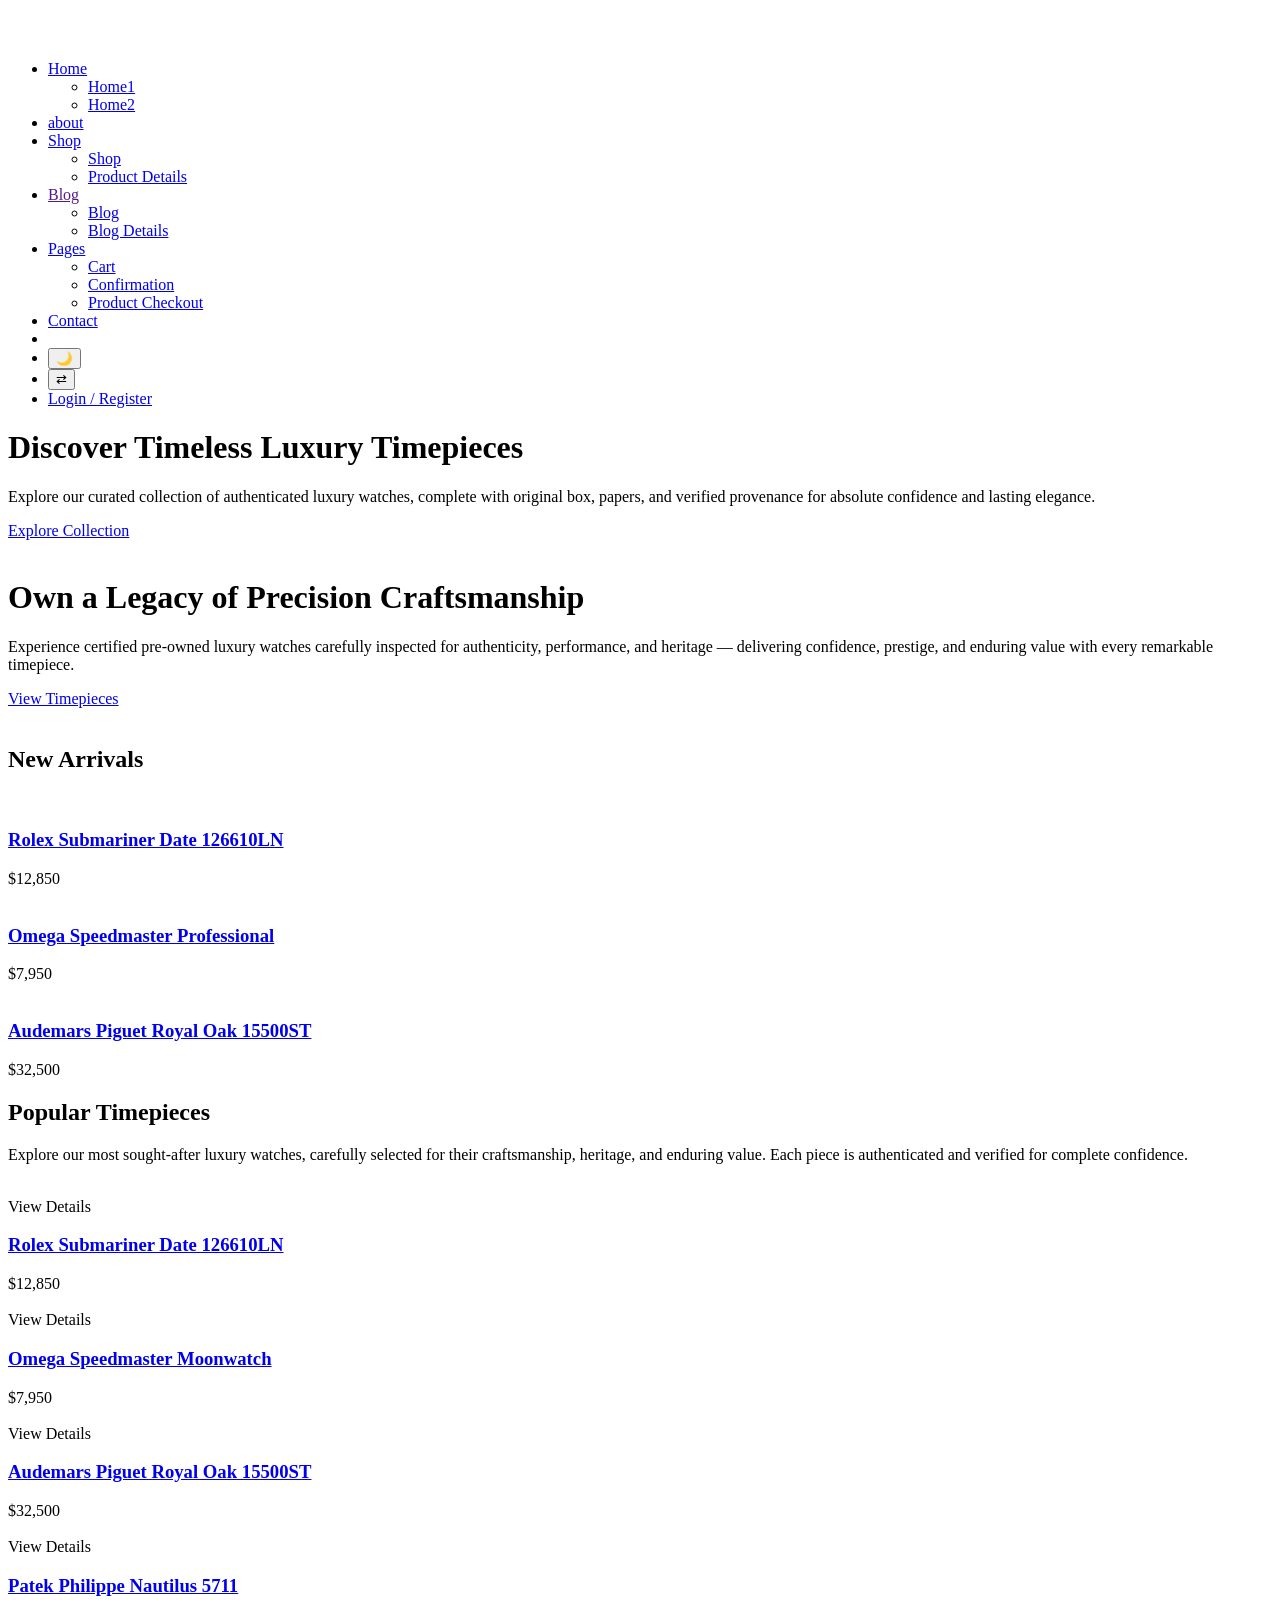
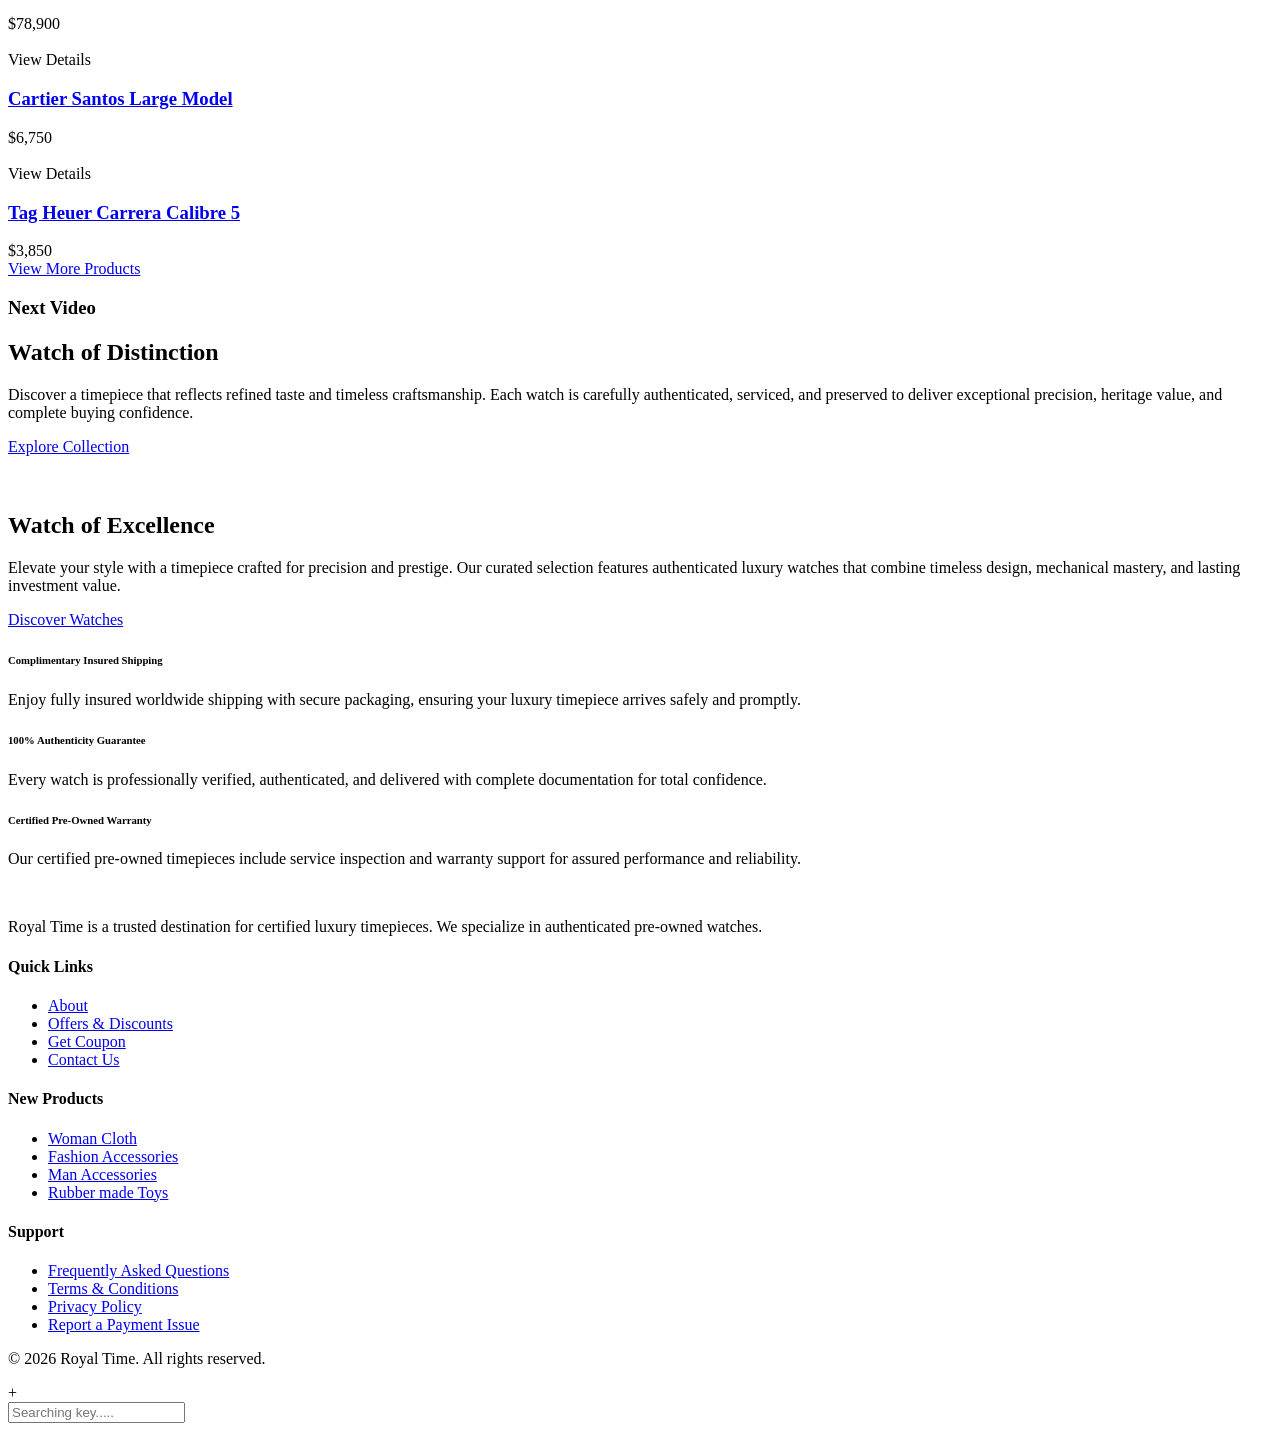
==== index.html @ 17428464 "Add files via upload" ====
<!doctype html>
<html class="no-js" lang="zxx">
<head>
    <meta charset="utf-8">
    <meta http-equiv="x-ua-compatible" content="ie=edge">
    <title>Royal Time</title>
    <meta name="description" content="">
    <meta name="viewport" content="width=device-width, initial-scale=1">
    <link rel="manifest" href="site.webmanifest">
    <link rel="shortcut icon" type="image/x-icon" href="assets/img/favicon.ico">

    <!-- CSS here -->
    <link rel="stylesheet" href="assets/css/bootstrap.min.css">
    <link rel="stylesheet" href="assets/css/owl.carousel.min.css">
    <link rel="stylesheet" href="assets/css/flaticon.css">
    <link rel="stylesheet" href="assets/css/slicknav.css">
    <link rel="stylesheet" href="assets/css/animate.min.css">
    <link rel="stylesheet" href="assets/css/magnific-popup.css">
    <link rel="stylesheet" href="assets/css/fontawesome-all.min.css">
    <link rel="stylesheet" href="assets/css/themify-icons.css">
    <link rel="stylesheet" href="assets/css/slick.css">
    <link rel="stylesheet" href="assets/css/nice-select.css">
    <link rel="stylesheet" href="assets/css/style.css">
</head>

<body>
    <!--? Preloader Start -->
    <div id="preloader-active">
        <div class="preloader d-flex align-items-center justify-content-center">
            <div class="preloader-inner position-relative">
                <div class="preloader-circle"></div>
                <div class="preloader-img pere-text">
                    <a href="index.html"><img src="assets/img/logo/royaltime-logo.png" alt=""></a>
                </div>
            </div>
        </div>
    </div>
    <!-- Preloader Start -->
    <header>
        <!-- Header Start -->
        <div class="header-area">
            <div class="main-header header-sticky">
                <div class="container-fluid">
                    <div class="menu-wrapper">
                        <!-- Logo -->
                        <div class="logo">
                            <a href="index.html"><img src="assets/img/logo/royaltime-logo.png" alt=""></a>
                        </div>
                        <!-- Main-menu -->
                        <div class="main-menu d-none d-xl-block">
                            <nav>                                                
                                <ul id="navigation">  
                                    <li class="dropdown"><a href="#" class="active">Home</a>
                                        <ul class="submenu">
                                            <li><a href="index.html" class="active">Home1</a></li>
                                            <li><a href="home2.html">Home2</a></li>
                                        </ul>
                                    </li>
                                    <li><a href="about.html">about</a></li>
                                    <li class="hot dropdown"><a href="#" class="maintag">Shop</a>
                                        <ul class="submenu">
                                            <li><a href="shop.html">Shop</a></li>
                                            <li><a href="product_details.html"> Product Details</a></li>
                                        </ul>
                                    </li>
                                    <li class="dropdown"><a href="" class="maintag">Blog</a>
                                        <ul class="submenu">
                                            <li><a href="blog.html">Blog</a></li>
                                            <li><a href="blog-details.html">Blog Details</a></li>
                                        </ul>
                                    </li>
                                    <li class="dropdown"><a href="#" class="maintag">Pages</a>
                                        <ul class="submenu">
                                            <li><a href="cart.html">Cart</a></li>
                                            <li><a href="confirmation.html">Confirmation</a></li>
                                            <li><a href="checkout.html">Product Checkout</a></li>
                                        </ul>
                                    </li>
                                    <li><a href="contact.html">Contact</a></li>
                                    
  <li> <a href="cart.html"><span class="flaticon-shopping-cart"></span></a></li>
  <li><button id="theme-toggle" class="theme-btn" aria-label="Toggle theme">🌙</button></li>
   <li><button id="rtl-toggle" class="rtl-btn" aria-label="Toggle RTL">⇄</button></li>
    <li class="loginbtn"><a href="login.html" class="btn btn-primary py-2 px-4 ml-3  d-lg-block">
      Login / Register
    </a></li>
               </ul>
               

                            </nav>
                        </div>
                        <!-- Header Right -->
                        
                    </div>
                    <!-- Mobile Menu -->
                    <div class="col-12">
                        <div class="mobile_menu d-block d-xl-none"></div>
                    </div>
                </div>
            </div>
        </div>
        <!-- Header End -->
    </header>
    <main>
        <!--? slider Area Start -->
        <div class="slider-area ">
            <div class="slider-active">
                <!-- Single Slider -->
                <div class="single-slider slider-height d-flex align-items-center slide-bg">
                    <div class="container">
                        <div class="row justify-content-between align-items-center">
                            <div class="col-xl-8 col-lg-8 col-md-8 col-sm-8">
                                <div class="hero__caption">
    <h1 data-animation="fadeInLeft" data-delay=".4s" data-duration="2000ms">
        Discover Timeless Luxury Timepieces
    </h1>
    <p data-animation="fadeInLeft" data-delay=".7s" data-duration="2000ms">
        Explore our curated collection of authenticated luxury watches, 
        complete with original box, papers, and verified provenance 
        for absolute confidence and lasting elegance.
    </p>
    <!-- Hero-btn -->
    <div class="hero__btn" data-animation="fadeInLeft" data-delay=".8s" data-duration="2000ms">
        <a href="shop.html" class="btn hero-btn">Explore Collection</a>
    </div>
</div>
                            </div>
                            <div class="col-xl-3 col-lg-3 col-md-4 col-sm-4 d-none d-sm-block">
                                <div class="hero__img" data-animation="bounceIn" data-delay=".4s">
                                    <img src="assets/img/hero/watch.png" alt="" class=" heartbeat">
                                </div>
                            </div>
                        </div>
                    </div>
                </div>
                <!-- Single Slider -->
                <div class="single-slider slider-height d-flex align-items-center slide-bg">
                    <div class="container">
                        <div class="row justify-content-between align-items-center">
                            <div class="col-xl-8 col-lg-8 col-md-8 col-sm-8">
                                <div class="hero__caption">
    <h1 data-animation="fadeInLeft" data-delay=".4s" data-duration="2000ms">
        Own a Legacy of Precision Craftsmanship
    </h1>
    <p data-animation="fadeInLeft" data-delay=".7s" data-duration="2000ms">
        Experience certified pre-owned luxury watches carefully inspected 
        for authenticity, performance, and heritage — delivering confidence, 
        prestige, and enduring value with every remarkable timepiece.
    </p>
    <!-- Hero-btn -->
    <div class="hero__btn" data-animation="fadeInLeft" data-delay=".8s" data-duration="2000ms">
        <a href="shop.html" class="btn hero-btn">View Timepieces</a>
    </div>
</div>
                            </div>
                            <div class="col-xl-3 col-lg-3 col-md-4 col-sm-4 d-none d-sm-block">
                                <div class="hero__img" data-animation="bounceIn" data-delay=".4s">
                                    <img src="assets/img/hero/watch.png" alt="" class=" heartbeat">
                                </div>
                            </div>
                        </div>
                    </div>
                </div>
            </div>
        </div>
        <!-- slider Area End-->
        <!-- ? New Product Start -->
        <section class="new-product-area section-padding30">
    <div class="container home-new ">
        <!-- Section title -->
        <div class="row">
            <div class="col-xl-12">
                <div class="section-tittle mb-70">
                    <h2>New Arrivals</h2>
                </div>
            </div>
        </div>

        <div class="row">

            <!-- Product 1 -->
            <div class="col-xl-4 col-lg-4 col-md-6 col-sm-6">
                <div class="single-new-pro mb-30 text-center">
                    <div class="product-img">
                        <img src="assets/img/gallery/new_product1.png" alt="">
                    </div>
                    <div class="product-caption">
                        <h3>
                            <a href="product_details.html">
                                Rolex Submariner Date 126610LN
                            </a>
                        </h3>
                        <span>$12,850</span>
                    </div>
                </div>
            </div>

            <!-- Product 2 -->
            <div class="col-xl-4 col-lg-4 col-md-6 col-sm-6">
                <div class="single-new-pro mb-30 text-center">
                    <div class="product-img">
                        <img src="assets/img/gallery/new_product2.png" alt="">
                    </div>
                    <div class="product-caption">
                        <h3>
                            <a href="product_details.html">
                                Omega Speedmaster Professional
                            </a>
                        </h3>
                        <span>$7,950</span>
                    </div>
                </div>
            </div>

            <!-- Product 3 -->
            <div class="col-xl-4 col-lg-4 col-md-6 col-sm-6">
                <div class="single-new-pro mb-30 text-center">
                    <div class="product-img">
                        <img src="assets/img/gallery/new_product3.png" alt="">
                    </div>
                    <div class="product-caption">
                        <h3>
                            <a href="product_details.html">
                                Audemars Piguet Royal Oak 15500ST
                            </a>
                        </h3>
                        <span>$32,500</span>
                    </div>
                </div>
            </div>

        </div>
    </div>
</section>
        <!--  New Product End -->
        <!--? Gallery Area Start -->
        <div class="gallery-area">
            <div class="container-fluid p-0 fix">
                <div class="row">
                    <div class="col-xl-6 col-lg-4 col-md-6 col-sm-6">
                        <div class="single-gallery mb-30">
                            <div class="gallery-img big-img" style="background-image: url(assets/img/gallery/gallery1.png);"></div>
                        </div>
                    </div>
                    <div class="col-xl-3 col-lg-4 col-md-6 col-sm-6">
                        <div class="single-gallery mb-30">
                            <div class="gallery-img big-img" style="background-image: url(assets/img/gallery/gallery2.png);"></div>
                        </div>
                    </div>
                    <div class="col-xl-3 col-lg-4 col-md-12">
                        <div class="row">
                            <div class="col-xl-12 col-lg-12 col-md-6 col-sm-6">
                                <div class="single-gallery mb-30">
                                    <div class="gallery-img small-img" style="background-image: url(assets/img/gallery/gallery3.png);"></div>
                                </div>
                            </div>
                            <div class="col-xl-12 col-lg-12  col-md-6 col-sm-6">
                                <div class="single-gallery mb-30">
                                    <div class="gallery-img small-img" style="background-image: url(assets/img/gallery/gallery4.png);"></div>
                                </div>
                            </div>
                        </div>
                    </div>

                </div>
            </div>
        </div>
        <!-- Gallery Area End -->
        <!--? Popular Items Start -->
        <div class="popular-items section-padding30">
            <div class="container">
                <!-- Section tittle -->
                <div class="row justify-content-center">
                    <div class="col-xl-7 col-lg-8 col-md-10">
                        <div class="section-tittle mb-70 text-center">
    <h2>Popular Timepieces</h2>
    <p>
        Explore our most sought-after luxury watches, carefully selected 
        for their craftsmanship, heritage, and enduring value. 
        Each piece is authenticated and verified for complete confidence.
    </p>
</div>
                    </div>
                </div>
                <div class="row">

    <!-- Product 1 -->
    <div class="col-xl-4 col-lg-4 col-md-6 col-sm-6">
        <div class="single-popular-items mb-50 text-center">
            <div class="popular-img">
                <img src="assets/img/gallery/popular1.png" alt="">
                <div class="img-cap">
                    <span>View Details</span>
                </div>
                <div class="favorit-items">
                    <span class="flaticon-heart"></span>
                </div>
            </div>
            <div class="popular-caption">
                <h3><a href="product_details.html">Rolex Submariner Date 126610LN</a></h3>
                <span>$12,850</span>
            </div>
        </div>
    </div>

    <!-- Product 2 -->
    <div class="col-xl-4 col-lg-4 col-md-6 col-sm-6">
        <div class="single-popular-items mb-50 text-center">
            <div class="popular-img">
                <img src="assets/img/gallery/popular2.png" alt="">
                <div class="img-cap">
                    <span>View Details</span>
                </div>
                <div class="favorit-items">
                    <span class="flaticon-heart"></span>
                </div>
            </div>
            <div class="popular-caption">
                <h3><a href="product_details.html">Omega Speedmaster Moonwatch</a></h3>
                <span>$7,950</span>
            </div>
        </div>
    </div>

    <!-- Product 3 -->
    <div class="col-xl-4 col-lg-4 col-md-6 col-sm-6">
        <div class="single-popular-items mb-50 text-center">
            <div class="popular-img">
                <img src="assets/img/gallery/popular3.png" alt="">
                <div class="img-cap">
                    <span>View Details</span>
                </div>
                <div class="favorit-items">
                    <span class="flaticon-heart"></span>
                </div>
            </div>
            <div class="popular-caption">
                <h3><a href="product_details.html">Audemars Piguet Royal Oak 15500ST</a></h3>
                <span>$32,500</span>
            </div>
        </div>
    </div>

    <!-- Product 4 -->
    <div class="col-xl-4 col-lg-4 col-md-6 col-sm-6">
        <div class="single-popular-items mb-50 text-center">
            <div class="popular-img">
                <img src="assets/img/gallery/popular4.png" alt="">
                <div class="img-cap">
                    <span>View Details</span>
                </div>
                <div class="favorit-items">
                    <span class="flaticon-heart"></span>
                </div>
            </div>
            <div class="popular-caption">
                <h3><a href="product_details.html">Patek Philippe Nautilus 5711</a></h3>
                <span>$78,900</span>
            </div>
        </div>
    </div>

    <!-- Product 5 -->
    <div class="col-xl-4 col-lg-4 col-md-6 col-sm-6">
        <div class="single-popular-items mb-50 text-center">
            <div class="popular-img">
                <img src="assets/img/gallery/popular5.png" alt="">
                <div class="img-cap">
                    <span>View Details</span>
                </div>
                <div class="favorit-items">
                    <span class="flaticon-heart"></span>
                </div>
            </div>
            <div class="popular-caption">
                <h3><a href="product_details.html">Cartier Santos Large Model</a></h3>
                <span>$6,750</span>
            </div>
        </div>
    </div>

    <!-- Product 6 -->
    <div class="col-xl-4 col-lg-4 col-md-6 col-sm-6">
        <div class="single-popular-items mb-50 text-center">
            <div class="popular-img">
                <img src="assets/img/gallery/popular6.png" alt="">
                <div class="img-cap">
                    <span>View Details</span>
                </div>
                <div class="favorit-items">
                    <span class="flaticon-heart"></span>
                </div>
            </div>
            <div class="popular-caption">
                <h3><a href="product_details.html">Tag Heuer Carrera Calibre 5</a></h3>
                <span>$3,850</span>
            </div>
        </div>
    </div>

</div>
                <!-- Button -->
                <div class="row justify-content-center">
                    <div class="room-btn pt-70">
                        <a href="catagori.html" class="btn view-btn1">View More Products</a>
                    </div>
                </div>
            </div>
        </div>
        <!-- Popular Items End -->
        <!--? Video Area Start -->
        <div class="video-area">
            <div class="container-fluid">
                <div class="row align-items-center">
                    <div class="col-lg-12">
                    <div class="video-wrap">
                        <div class="play-btn "><a class="popup-video" href="https://www.youtube.com/watch?v=KMc6DyEJp04"><i class="fas fa-play"></i></a></div>
                    </div>
                    </div>
                </div>
                <!-- Arrow -->
                <div class="thumb-content-box">
                    <div class="thumb-content">
                        <h3>Next Video</h3>
                        <a href="#"> <i class="flaticon-arrow"></i></a>
                    </div>
                </div>
            </div>
        </div>
        <!-- Video Area End -->
        <!--? Watch Choice  Start-->
        <div class="watch-area section-padding-30">
            <div class="container">
                <div class="row align-items-center justify-content-between padding-30">
                    <div class="col-lg-5 col-md-6">
                        <div class="watch-details mb-40">
    <h2>Watch of Distinction</h2>
    <p>
        Discover a timepiece that reflects refined taste and timeless craftsmanship. 
        Each watch is carefully authenticated, serviced, and preserved to deliver 
        exceptional precision, heritage value, and complete buying confidence.
    </p>
    <a href="shop.html" class="btn">Explore Collection</a>
</div>
                    </div>
                    <div class="col-lg-6 col-md-6 col-sm-10">
                        <div class="choice-watch-img mb-40">
                            <img src="assets/img/gallery/choce_watch1.png" alt="">
                        </div>
                    </div>
                </div>
                <div class="row align-items-center justify-content-between">
                    <div class="col-lg-6 col-md-6 col-sm-10">
                        <div class="choice-watch-img mb-40">
                            <img src="assets/img/gallery/choce_watch2.png" alt="">
                        </div>
                    </div>
                    <div class="col-lg-5 col-md-6">
                        <div class="watch-details mb-40">
    <h2>Watch of Excellence</h2>
    <p>
        Elevate your style with a timepiece crafted for precision and prestige. 
        Our curated selection features authenticated luxury watches that combine 
        timeless design, mechanical mastery, and lasting investment value.
    </p>
    <a href="shop.html" class="btn">Discover Watches</a>
</div>
                    </div>
                </div>
            </div>
        </div>
        <!-- Watch Choice  End-->
        <!--? Shop Method Start-->
        <div class="shop-method-area">
            <div class="container-fluid">
                <div class="method-wrapper">
                    <div class="row d-flex justify-content-between">
    <div class="col-xl-4 col-lg-4 col-md-6">
        <div class="single-method mb-40">
            <i class="ti-package"></i>
            <h6>Complimentary Insured Shipping</h6>
            <p>
                Enjoy fully insured worldwide shipping with secure packaging, 
                ensuring your luxury timepiece arrives safely and promptly.
            </p>
        </div>
    </div>

    <div class="col-xl-4 col-lg-4 col-md-6">
        <div class="single-method mb-40">
            <i class="ti-unlock"></i>
            <h6>100% Authenticity Guarantee</h6>
            <p>
                Every watch is professionally verified, authenticated, and 
                delivered with complete documentation for total confidence.
            </p>
        </div>
    </div> 

    <div class="col-xl-4 col-lg-4 col-md-6">
        <div class="single-method mb-40">
            <i class="ti-reload"></i>
            <h6>Certified Pre-Owned Warranty</h6>
            <p>
                Our certified pre-owned timepieces include service inspection 
                and warranty support for assured performance and reliability.
            </p>
        </div>
    </div>
</div>
                </div>
            </div>
        </div>
        <!-- Shop Method End-->
    </main>
    <footer>
        <!-- Footer Start-->
        <div class="footer-area footer-padding">
            <div class="container">
                <div class="row d-flex justify-content-between">
                    <div class="col-xl-3 col-lg-3 col-md-5 col-sm-6">
                        <div class="single-footer-caption mb-50">
                            <div class="single-footer-caption mb-30">
                                <!-- logo -->
                                <div class="footer-logo">
                                    <a href="index.html"><img src="assets/img/logo/royaltime-logo.png" alt=""></a>
                                </div>
                                <div class="footer-tittle">
                                    <div class="footer-pera">
                                        <p> Royal Time is a trusted destination for certified luxury timepieces. 
            We specialize in authenticated pre-owned watches.</p>
                                </div>
                                </div>
                            </div>
                        </div>
                    </div>
                    <div class="col-xl-2 col-lg-3 col-md-3 col-sm-5">
                        <div class="single-footer-caption mb-50">
                            <div class="footer-tittle">
                                <h4>Quick Links</h4>
                                <ul>
                                    <li><a href="#">About</a></li>
                                    <li><a href="#"> Offers & Discounts</a></li>
                                    <li><a href="#"> Get Coupon</a></li>
                                    <li><a href="#">  Contact Us</a></li>
                                </ul>
                            </div>
                        </div>
                    </div>
                    <div class="col-xl-3 col-lg-3 col-md-4 col-sm-7">
                        <div class="single-footer-caption mb-50">
                            <div class="footer-tittle">
                                <h4>New Products</h4>
                                <ul>
                                    <li><a href="#">Woman Cloth</a></li>
                                    <li><a href="#">Fashion Accessories</a></li>
                                    <li><a href="#"> Man Accessories</a></li>
                                    <li><a href="#"> Rubber made Toys</a></li>
                                </ul>
                            </div>
                        </div>
                    </div>
                    <div class="col-xl-3 col-lg-3 col-md-5 col-sm-7">
                        <div class="single-footer-caption mb-50">
                            <div class="footer-tittle">
                                <h4>Support</h4>
                                <ul>
                                    <li><a href="#">Frequently Asked Questions</a></li>
                                    <li><a href="#">Terms & Conditions</a></li>
                                    <li><a href="#">Privacy Policy</a></li>
                                    <li><a href="#">Report a Payment Issue</a></li>
                                </ul>
                            </div>
                        </div>
                    </div>
                </div>
                <!-- Footer bottom -->
                <div class="row align-items-center">
                    <div class="col-xl-7 col-lg-8 col-md-7">
                        <div class="footer-copy-right">
                           <p>
        © <script>document.write(new Date().getFullYear());</script> 
        Royal Time. All rights reserved.
    </p>               
                        </div>
                    </div>
                    <div class="col-xl-5 col-lg-4 col-md-5">
                        <div class="footer-copy-right f-right">
                            <!-- social -->
                            <div class="footer-social">
                                <a href="#"><i class="fab fa-twitter"></i></a>
                                <a href="https://www.facebook.com/sai4ull"><i class="fab fa-facebook-f"></i></a>
                                <a href="#"><i class="fab fa-behance"></i></a>
                                <a href="#"><i class="fas fa-globe"></i></a>
                            </div>
                        </div>
                    </div>
                </div>
            </div>
        </div>
        <!-- Footer End-->
    </footer>
    <!--? Search model Begin -->
    <div class="search-model-box">
        <div class="h-100 d-flex align-items-center justify-content-center">
            <div class="search-close-btn">+</div>
            <form class="search-model-form">
                <input type="text" id="search-input" placeholder="Searching key.....">
            </form>
        </div>
    </div>
    <!-- Search model end -->

    <!-- JS here -->

    <script src="./assets/js/vendor/modernizr-3.5.0.min.js"></script>
    <!-- Jquery, Popper, Bootstrap -->
    <script src="./assets/js/vendor/jquery-1.12.4.min.js"></script>
    <script src="./assets/js/popper.min.js"></script>
    <script src="./assets/js/bootstrap.min.js"></script>
    <!-- Jquery Mobile Menu -->
    <script src="./assets/js/jquery.slicknav.min.js"></script>

    <!-- Jquery Slick , Owl-Carousel Plugins -->
    <script src="./assets/js/owl.carousel.min.js"></script>
    <script src="./assets/js/slick.min.js"></script>

    <!-- One Page, Animated-HeadLin -->
    <script src="./assets/js/wow.min.js"></script>
    <script src="./assets/js/animated.headline.js"></script>
    <script src="./assets/js/jquery.magnific-popup.js"></script>

    <!-- Scrollup, nice-select, sticky -->
    <script src="./assets/js/jquery.scrollUp.min.js"></script>
    <script src="./assets/js/jquery.nice-select.min.js"></script>
    <script src="./assets/js/jquery.sticky.js"></script>
    
    <!-- contact js -->
    <script src="./assets/js/contact.js"></script>
    <script src="./assets/js/jquery.form.js"></script>
    <script src="./assets/js/jquery.validate.min.js"></script>
    <script src="./assets/js/mail-script.js"></script>
    <script src="./assets/js/jquery.ajaxchimp.min.js"></script>
    
    <!-- Jquery Plugins, main Jquery -->	
    <script src="./assets/js/plugins.js"></script>
    <script src="./assets/js/main.js"></script>
    
</body>
</html>
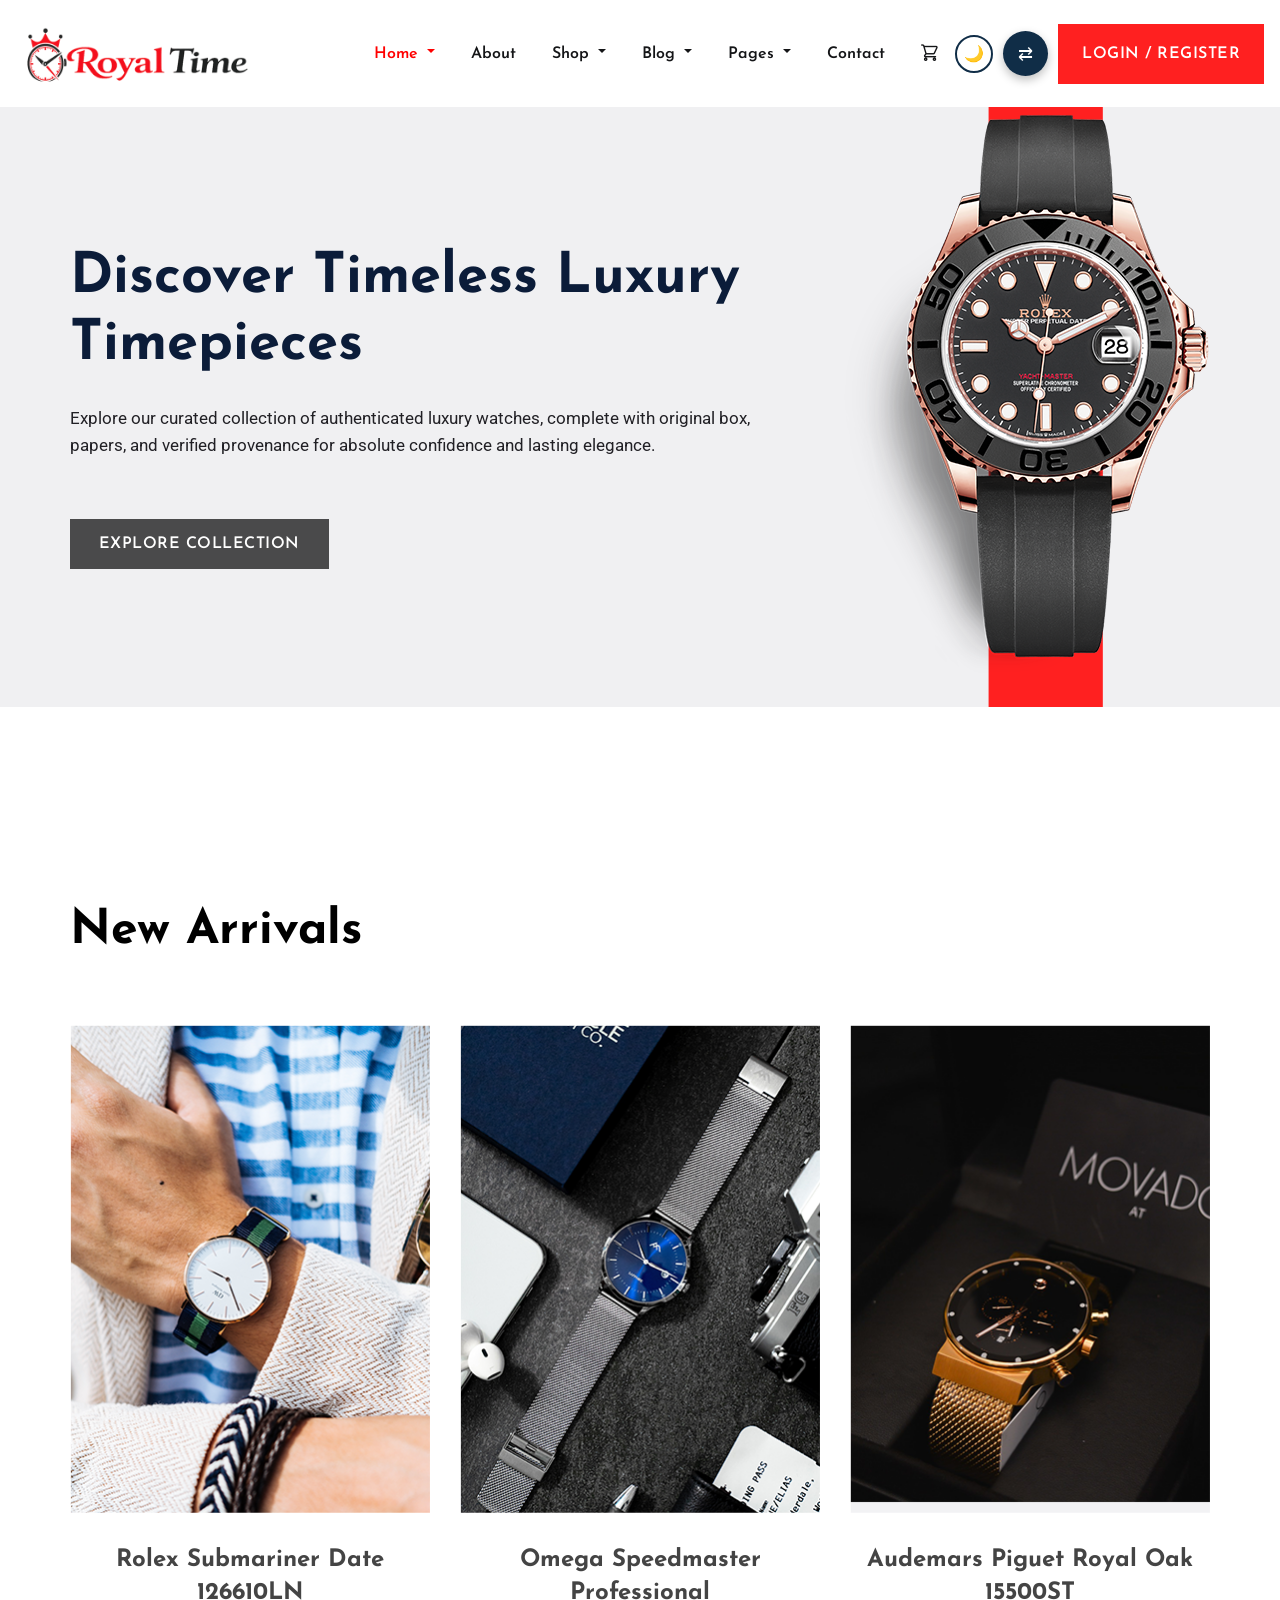
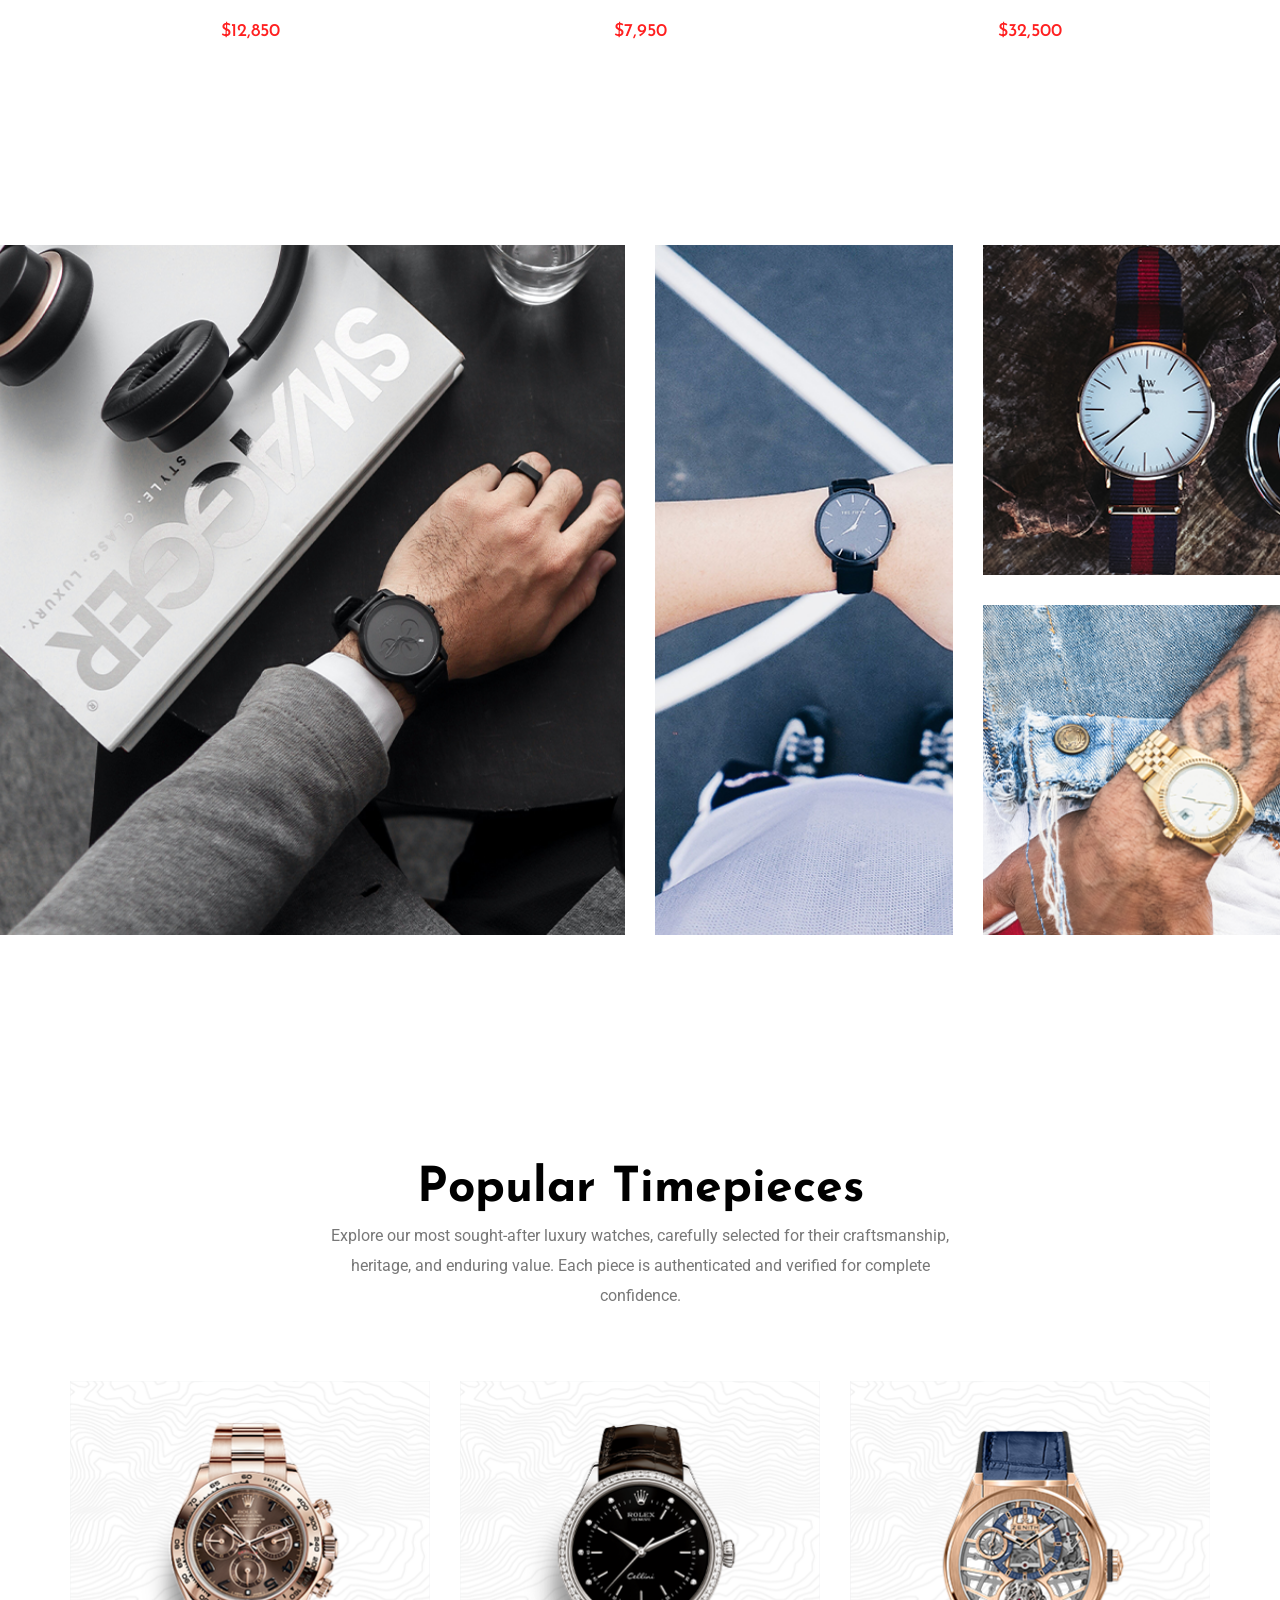
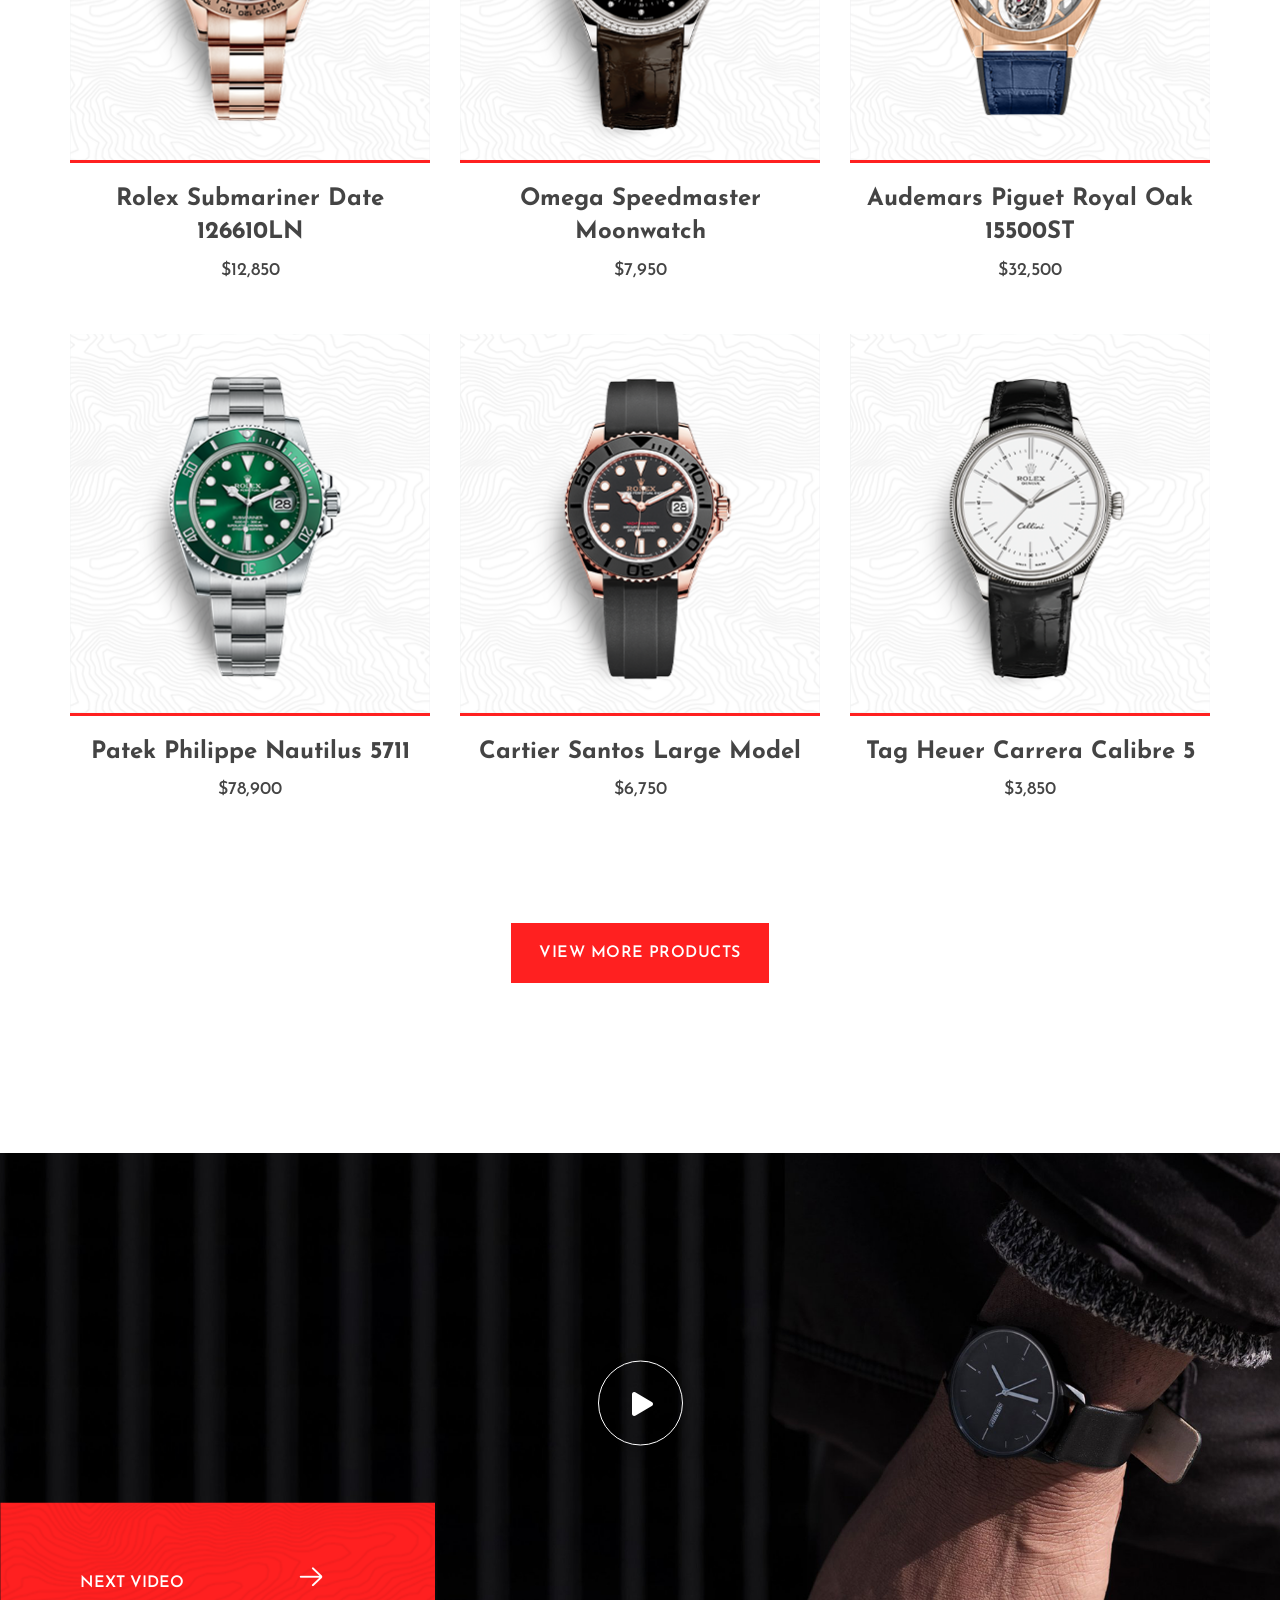
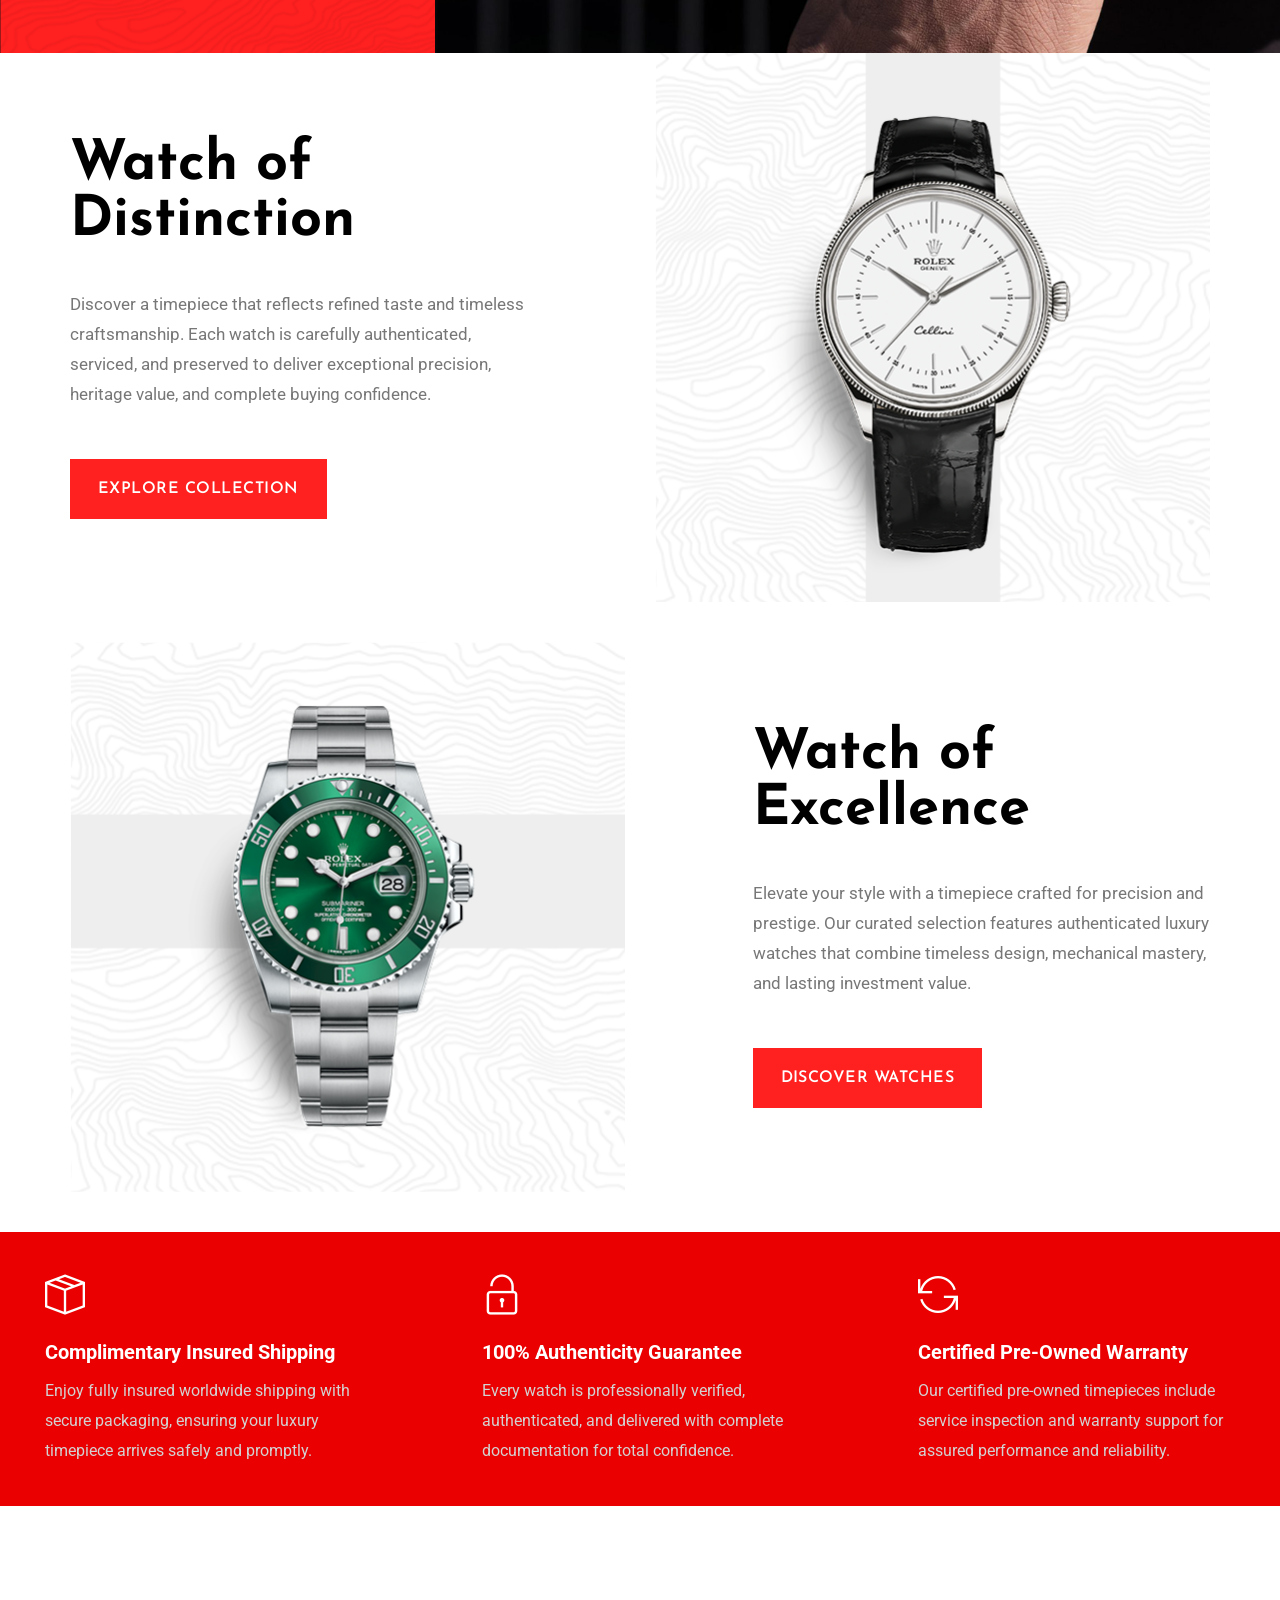
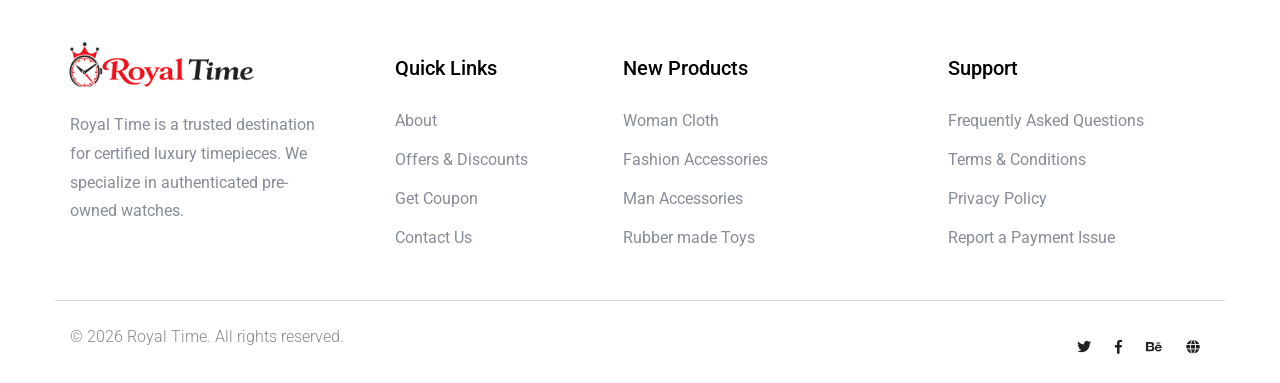
==== commit 47d7b27b: "Update index.html" ====
--- a/index.html
+++ b/index.html
@@ -36,71 +36,112 @@
         </div>
     </div>
     <!-- Preloader Start -->
-    <header>
-        <!-- Header Start -->
-        <div class="header-area">
-            <div class="main-header header-sticky">
-                <div class="container-fluid">
-                    <div class="menu-wrapper">
-                        <!-- Logo -->
-                        <div class="logo">
-                            <a href="index.html"><img src="assets/img/logo/royaltime-logo.png" alt=""></a>
-                        </div>
-                        <!-- Main-menu -->
-                        <div class="main-menu d-none d-xl-block">
-                            <nav>                                                
-                                <ul id="navigation">  
-                                    <li class="dropdown"><a href="#" class="active">Home</a>
-                                        <ul class="submenu">
-                                            <li><a href="index.html" class="active">Home1</a></li>
-                                            <li><a href="home2.html">Home2</a></li>
-                                        </ul>
-                                    </li>
-                                    <li><a href="about.html">about</a></li>
-                                    <li class="hot dropdown"><a href="#" class="maintag">Shop</a>
-                                        <ul class="submenu">
-                                            <li><a href="shop.html">Shop</a></li>
-                                            <li><a href="product_details.html"> Product Details</a></li>
-                                        </ul>
-                                    </li>
-                                    <li class="dropdown"><a href="" class="maintag">Blog</a>
-                                        <ul class="submenu">
-                                            <li><a href="blog.html">Blog</a></li>
-                                            <li><a href="blog-details.html">Blog Details</a></li>
-                                        </ul>
-                                    </li>
-                                    <li class="dropdown"><a href="#" class="maintag">Pages</a>
-                                        <ul class="submenu">
-                                            <li><a href="cart.html">Cart</a></li>
-                                            <li><a href="confirmation.html">Confirmation</a></li>
-                                            <li><a href="checkout.html">Product Checkout</a></li>
-                                        </ul>
-                                    </li>
-                                    <li><a href="contact.html">Contact</a></li>
-                                    
-  <li> <a href="cart.html"><span class="flaticon-shopping-cart"></span></a></li>
-  <li><button id="theme-toggle" class="theme-btn" aria-label="Toggle theme">🌙</button></li>
-   <li><button id="rtl-toggle" class="rtl-btn" aria-label="Toggle RTL">⇄</button></li>
-    <li class="loginbtn"><a href="login.html" class="btn btn-primary py-2 px-4 ml-3  d-lg-block">
-      Login / Register
-    </a></li>
-               </ul>
-               
-
-                            </nav>
-                        </div>
-                        <!-- Header Right -->
-                        
-                    </div>
-                    <!-- Mobile Menu -->
-                    <div class="col-12">
-                        <div class="mobile_menu d-block d-xl-none"></div>
-                    </div>
-                </div>
-            </div>
-        </div>
-        <!-- Header End -->
-    </header>
+           <header>
+                <!-- Header Start -->
+                <div class="container-fluid px-0">
+  
+    <nav class="navbar navbar-expand-xl navbar-light py-3">
+
+      <!-- Logo -->
+      <a class="navbar-brand" href="index.html">
+        <img src="assets/img/logo/royaltime-logo.png" alt="" height="65">
+      </a>
+
+      <!-- Toggle Button -->
+      <button class="navbar-toggler ms-auto" type="button"
+        data-bs-toggle="collapse" data-bs-target="#navbarCollapse">
+        <span class="navbar-toggler-icon"></span>
+      </button>
+
+      <!-- Navbar Content -->
+      <div class="collapse navbar-collapse" id="navbarCollapse">
+
+        <!-- Menu Items -->
+        <ul class="navbar-nav ms-auto align-items-xl-center">
+
+          <!-- Home Dropdown -->
+          <li class="nav-item dropdown">
+            <a class="nav-link dropdown-toggle active" href="#" data-toggle="dropdown">
+              Home
+            </a>
+            <ul class="dropdown-menu">
+              <li><a href="index.html" class="dropdown-item active">Home1</a></li>
+              <li><a href="home2.html" class="dropdown-item">Home2</a></li>
+            </ul>
+          </li>
+
+          <li class="nav-item">
+            <a href="about.html" class="nav-link">About</a>
+          </li>
+
+          <li class="nav-item dropdown">
+            <a class="nav-link dropdown-toggle" href="#" data-toggle="dropdown">
+              Shop
+            </a>
+            <ul class="dropdown-menu">
+              <li><a href="shop.html" class="dropdown-item">Shop</a></li>
+              <li><a href="product_details.html" class="dropdown-item">Product Details</a></li>
+            </ul>
+          </li>
+
+          <li class="nav-item dropdown">
+            <a class="nav-link dropdown-toggle" href="#" data-toggle="dropdown">
+              Blog
+            </a>
+            <ul class="dropdown-menu">
+              <li><a href="blog.html" class="dropdown-item">Blog</a></li>
+              <li><a href="blog-details.html" class="dropdown-item">Blog Details</a></li>
+            </ul>
+          </li>
+          <li class="nav-item dropdown">
+            <a class="nav-link dropdown-toggle" href="#" data-toggle="dropdown">
+              Pages
+            </a>
+            <ul class="dropdown-menu">
+              <li><a href="cart.html" class="dropdown-item">Cart</a></li>
+              <li><a href="confirmation.html" class="dropdown-item">Confirmation</a></li>
+              <li><a href="checkout.html" class="dropdown-item">Product Checkout</a></li>
+            </ul>
+          </li>
+          <li class="nav-item">
+            <a href="contact.html" class="nav-link">Contact</a>
+          </li>
+
+          <!-- Cart Icon -->
+          <div class="head-btns">
+          <!-- Cart Icon -->
+          <li class="nav-item ms-xl-3">
+            <a href="cart.html" class="nav-link">
+              <span class="flaticon-shopping-cart"></span>
+            </a>
+          </li>
+
+          <!-- Dark Toggle -->
+          <li class="nav-item">
+            <button id="theme-toggle" class="theme-btn ms-2">🌙</button>
+          </li>
+
+          <!-- RTL Toggle -->
+          <li class="nav-item">
+            <button id="rtl-toggle" class="rtl-btn ms-2">⇄</button>
+          </li>
+      </div>
+
+          <!-- Login Button -->
+          <li class="nav-item ms-xl-3">
+            <a href="login.html" class="btn btn-primary px-4 ms-2 loginbtn">
+              Login / Register
+            </a>
+          </li>
+
+        </ul>
+      </div>
+
+    </nav>
+  </div>
+
+                <!-- Header End -->
+            </header>
     <main>
         <!--? slider Area Start -->
         <div class="slider-area ">
@@ -645,6 +686,7 @@
     <!-- Jquery Plugins, main Jquery -->	
     <script src="./assets/js/plugins.js"></script>
     <script src="./assets/js/main.js"></script>
+    <script src="https://cdn.jsdelivr.net/npm/bootstrap@5.3.2/dist/js/bootstrap.bundle.min.js"></script>
     
 </body>
-</html>+</html>
--- a/assets/css/flaticon.css
+++ b/assets/css/flaticon.css
@@ -0,0 +1,35 @@
+	/*
+  	Flaticon icon font: Flaticon
+  	Creation date: 19/04/2020 06:48
+  	*/
+
+@font-face {
+  font-family: "Flaticon";
+  src: url("../fonts/Flaticon.eot");
+  src: url("../fonts/Flaticon.eot?#iefix") format("embedded-opentype"),
+       url("../fonts/Flaticon.woff2") format("woff2"),
+       url("../fonts/Flaticon.woff") format("woff"),
+       url("../fonts/Flaticon.ttf") format("truetype"),
+       url("../fonts/Flaticon.svg#Flaticon") format("svg");
+  font-weight: normal;
+  font-style: normal;
+}
+
+@media screen and (-webkit-min-device-pixel-ratio:0) {
+  @font-face {
+    font-family: "Flaticon";
+    src: url("../fonts/Flaticon.svg#Flaticon") format("svg");
+  }
+}
+
+[class^="flaticon-"]:before, [class*=" flaticon-"]:before,
+[class^="flaticon-"]:after, [class*=" flaticon-"]:after {   
+  font-family: Flaticon;
+font-style: normal;
+}
+
+.flaticon-search:before { content: "\f100"; }
+.flaticon-shopping-cart:before { content: "\f101"; }
+.flaticon-user:before { content: "\f102"; }
+.flaticon-heart:before { content: "\f103"; }
+.flaticon-arrow:before { content: "\f104"; }
--- a/assets/css/themify-icons.css
+++ b/assets/css/themify-icons.css
@@ -0,0 +1,1083 @@
+@font-face {
+	font-family: 'themify';
+	src:url('../fonts/themify.eot?-fvbane');
+
+
+	src:url('../fonts/themify.eot?#iefix-fvbane') format('embedded-opentype'),
+		url('../fonts/themify.woff?-fvbane') format('woff'),
+		url('../fonts/themify.ttf?-fvbane') format('truetype'),
+		url('../fonts/themify.svg?-fvbane#themify') format('svg');
+	font-weight: normal;
+	font-style: normal;
+}
+
+[class^="ti-"], [class*=" ti-"] {
+	font-family: 'themify';
+	speak: none;
+	font-style: normal;
+	font-weight: normal;
+	font-variant: normal;
+	text-transform: none;
+	line-height: 1;
+
+	/* Better Font Rendering =========== */
+	-webkit-font-smoothing: antialiased;
+	-moz-osx-font-smoothing: grayscale;
+}
+
+.ti-wand:before {
+	content: "\e600";
+}
+.ti-volume:before {
+	content: "\e601";
+}
+.ti-user:before {
+	content: "\e602";
+}
+.ti-unlock:before {
+	content: "\e603";
+}
+.ti-unlink:before {
+	content: "\e604";
+}
+.ti-trash:before {
+	content: "\e605";
+}
+.ti-thought:before {
+	content: "\e606";
+}
+.ti-target:before {
+	content: "\e607";
+}
+.ti-tag:before {
+	content: "\e608";
+}
+.ti-tablet:before {
+	content: "\e609";
+}
+.ti-star:before {
+	content: "\e60a";
+}
+.ti-spray:before {
+	content: "\e60b";
+}
+.ti-signal:before {
+	content: "\e60c";
+}
+.ti-shopping-cart:before {
+	content: "\e60d";
+}
+.ti-shopping-cart-full:before {
+	content: "\e60e";
+}
+.ti-settings:before {
+	content: "\e60f";
+}
+.ti-search:before {
+	content: "\e610";
+}
+.ti-zoom-in:before {
+	content: "\e611";
+}
+.ti-zoom-out:before {
+	content: "\e612";
+}
+.ti-cut:before {
+	content: "\e613";
+}
+.ti-ruler:before {
+	content: "\e614";
+}
+.ti-ruler-pencil:before {
+	content: "\e615";
+}
+.ti-ruler-alt:before {
+	content: "\e616";
+}
+.ti-bookmark:before {
+	content: "\e617";
+}
+.ti-bookmark-alt:before {
+	content: "\e618";
+}
+.ti-reload:before {
+	content: "\e619";
+}
+.ti-plus:before {
+	content: "\e61a";
+}
+.ti-pin:before {
+	content: "\e61b";
+}
+.ti-pencil:before {
+	content: "\e61c";
+}
+.ti-pencil-alt:before {
+	content: "\e61d";
+}
+.ti-paint-roller:before {
+	content: "\e61e";
+}
+.ti-paint-bucket:before {
+	content: "\e61f";
+}
+.ti-na:before {
+	content: "\e620";
+}
+.ti-mobile:before {
+	content: "\e621";
+}
+.ti-minus:before {
+	content: "\e622";
+}
+.ti-medall:before {
+	content: "\e623";
+}
+.ti-medall-alt:before {
+	content: "\e624";
+}
+.ti-marker:before {
+	content: "\e625";
+}
+.ti-marker-alt:before {
+	content: "\e626";
+}
+.ti-arrow-up:before {
+	content: "\e627";
+}
+.ti-arrow-right:before {
+	content: "\e628";
+}
+.ti-arrow-left:before {
+	content: "\e629";
+}
+.ti-arrow-down:before {
+	content: "\e62a";
+}
+.ti-lock:before {
+	content: "\e62b";
+}
+.ti-location-arrow:before {
+	content: "\e62c";
+}
+.ti-link:before {
+	content: "\e62d";
+}
+.ti-layout:before {
+	content: "\e62e";
+}
+.ti-layers:before {
+	content: "\e62f";
+}
+.ti-layers-alt:before {
+	content: "\e630";
+}
+.ti-key:before {
+	content: "\e631";
+}
+.ti-import:before {
+	content: "\e632";
+}
+.ti-image:before {
+	content: "\e633";
+}
+.ti-heart:before {
+	content: "\e634";
+}
+.ti-heart-broken:before {
+	content: "\e635";
+}
+.ti-hand-stop:before {
+	content: "\e636";
+}
+.ti-hand-open:before {
+	content: "\e637";
+}
+.ti-hand-drag:before {
+	content: "\e638";
+}
+.ti-folder:before {
+	content: "\e639";
+}
+.ti-flag:before {
+	content: "\e63a";
+}
+.ti-flag-alt:before {
+	content: "\e63b";
+}
+.ti-flag-alt-2:before {
+	content: "\e63c";
+}
+.ti-eye:before {
+	content: "\e63d";
+}
+.ti-export:before {
+	content: "\e63e";
+}
+.ti-exchange-vertical:before {
+	content: "\e63f";
+}
+.ti-desktop:before {
+	content: "\e640";
+}
+.ti-cup:before {
+	content: "\e641";
+}
+.ti-crown:before {
+	content: "\e642";
+}
+.ti-comments:before {
+	content: "\e643";
+}
+.ti-comment:before {
+	content: "\e644";
+}
+.ti-comment-alt:before {
+	content: "\e645";
+}
+.ti-close:before {
+	content: "\e646";
+}
+.ti-clip:before {
+	content: "\e647";
+}
+.ti-angle-up:before {
+	content: "\e648";
+}
+.ti-angle-right:before {
+	content: "\e649";
+}
+.ti-angle-left:before {
+	content: "\e64a";
+}
+.ti-angle-down:before {
+	content: "\e64b";
+}
+.ti-check:before {
+	content: "\e64c";
+}
+.ti-check-box:before {
+	content: "\e64d";
+}
+.ti-camera:before {
+	content: "\e64e";
+}
+.ti-announcement:before {
+	content: "\e64f";
+}
+.ti-brush:before {
+	content: "\e650";
+}
+.ti-briefcase:before {
+	content: "\e651";
+}
+.ti-bolt:before {
+	content: "\e652";
+}
+.ti-bolt-alt:before {
+	content: "\e653";
+}
+.ti-blackboard:before {
+	content: "\e654";
+}
+.ti-bag:before {
+	content: "\e655";
+}
+.ti-move:before {
+	content: "\e656";
+}
+.ti-arrows-vertical:before {
+	content: "\e657";
+}
+.ti-arrows-horizontal:before {
+	content: "\e658";
+}
+.ti-fullscreen:before {
+	content: "\e659";
+}
+.ti-arrow-top-right:before {
+	content: "\e65a";
+}
+.ti-arrow-top-left:before {
+	content: "\e65b";
+}
+.ti-arrow-circle-up:before {
+	content: "\e65c";
+}
+.ti-arrow-circle-right:before {
+	content: "\e65d";
+}
+.ti-arrow-circle-left:before {
+	content: "\e65e";
+}
+.ti-arrow-circle-down:before {
+	content: "\e65f";
+}
+.ti-angle-double-up:before {
+	content: "\e660";
+}
+.ti-angle-double-right:before {
+	content: "\e661";
+}
+.ti-angle-double-left:before {
+	content: "\e662";
+}
+.ti-angle-double-down:before {
+	content: "\e663";
+}
+.ti-zip:before {
+	content: "\e664";
+}
+.ti-world:before {
+	content: "\e665";
+}
+.ti-wheelchair:before {
+	content: "\e666";
+}
+.ti-view-list:before {
+	content: "\e667";
+}
+.ti-view-list-alt:before {
+	content: "\e668";
+}
+.ti-view-grid:before {
+	content: "\e669";
+}
+.ti-uppercase:before {
+	content: "\e66a";
+}
+.ti-upload:before {
+	content: "\e66b";
+}
+.ti-underline:before {
+	content: "\e66c";
+}
+.ti-truck:before {
+	content: "\e66d";
+}
+.ti-timer:before {
+	content: "\e66e";
+}
+.ti-ticket:before {
+	content: "\e66f";
+}
+.ti-thumb-up:before {
+	content: "\e670";
+}
+.ti-thumb-down:before {
+	content: "\e671";
+}
+.ti-text:before {
+	content: "\e672";
+}
+.ti-stats-up:before {
+	content: "\e673";
+}
+.ti-stats-down:before {
+	content: "\e674";
+}
+.ti-split-v:before {
+	content: "\e675";
+}
+.ti-split-h:before {
+	content: "\e676";
+}
+.ti-smallcap:before {
+	content: "\e677";
+}
+.ti-shine:before {
+	content: "\e678";
+}
+.ti-shift-right:before {
+	content: "\e679";
+}
+.ti-shift-left:before {
+	content: "\e67a";
+}
+.ti-shield:before {
+	content: "\e67b";
+}
+.ti-notepad:before {
+	content: "\e67c";
+}
+.ti-server:before {
+	content: "\e67d";
+}
+.ti-quote-right:before {
+	content: "\e67e";
+}
+.ti-quote-left:before {
+	content: "\e67f";
+}
+.ti-pulse:before {
+	content: "\e680";
+}
+.ti-printer:before {
+	content: "\e681";
+}
+.ti-power-off:before {
+	content: "\e682";
+}
+.ti-plug:before {
+	content: "\e683";
+}
+.ti-pie-chart:before {
+	content: "\e684";
+}
+.ti-paragraph:before {
+	content: "\e685";
+}
+.ti-panel:before {
+	content: "\e686";
+}
+.ti-package:before {
+	content: "\e687";
+}
+.ti-music:before {
+	content: "\e688";
+}
+.ti-music-alt:before {
+	content: "\e689";
+}
+.ti-mouse:before {
+	content: "\e68a";
+}
+.ti-mouse-alt:before {
+	content: "\e68b";
+}
+.ti-money:before {
+	content: "\e68c";
+}
+.ti-microphone:before {
+	content: "\e68d";
+}
+.ti-menu:before {
+	content: "\e68e";
+}
+.ti-menu-alt:before {
+	content: "\e68f";
+}
+.ti-map:before {
+	content: "\e690";
+}
+.ti-map-alt:before {
+	content: "\e691";
+}
+.ti-loop:before {
+	content: "\e692";
+}
+.ti-location-pin:before {
+	content: "\e693";
+}
+.ti-list:before {
+	content: "\e694";
+}
+.ti-light-bulb:before {
+	content: "\e695";
+}
+.ti-Italic:before {
+	content: "\e696";
+}
+.ti-info:before {
+	content: "\e697";
+}
+.ti-infinite:before {
+	content: "\e698";
+}
+.ti-id-badge:before {
+	content: "\e699";
+}
+.ti-hummer:before {
+	content: "\e69a";
+}
+.ti-home:before {
+	content: "\e69b";
+}
+.ti-help:before {
+	content: "\e69c";
+}
+.ti-headphone:before {
+	content: "\e69d";
+}
+.ti-harddrives:before {
+	content: "\e69e";
+}
+.ti-harddrive:before {
+	content: "\e69f";
+}
+.ti-gift:before {
+	content: "\e6a0";
+}
+.ti-game:before {
+	content: "\e6a1";
+}
+.ti-filter:before {
+	content: "\e6a2";
+}
+.ti-files:before {
+	content: "\e6a3";
+}
+.ti-file:before {
+	content: "\e6a4";
+}
+.ti-eraser:before {
+	content: "\e6a5";
+}
+.ti-envelope:before {
+	content: "\e6a6";
+}
+.ti-download:before {
+	content: "\e6a7";
+}
+.ti-direction:before {
+	content: "\e6a8";
+}
+.ti-direction-alt:before {
+	content: "\e6a9";
+}
+.ti-dashboard:before {
+	content: "\e6aa";
+}
+.ti-control-stop:before {
+	content: "\e6ab";
+}
+.ti-control-shuffle:before {
+	content: "\e6ac";
+}
+.ti-control-play:before {
+	content: "\e6ad";
+}
+.ti-control-pause:before {
+	content: "\e6ae";
+}
+.ti-control-forward:before {
+	content: "\e6af";
+}
+.ti-control-backward:before {
+	content: "\e6b0";
+}
+.ti-cloud:before {
+	content: "\e6b1";
+}
+.ti-cloud-up:before {
+	content: "\e6b2";
+}
+.ti-cloud-down:before {
+	content: "\e6b3";
+}
+.ti-clipboard:before {
+	content: "\e6b4";
+}
+.ti-car:before {
+	content: "\e6b5";
+}
+.ti-calendar:before {
+	content: "\e6b6";
+}
+.ti-book:before {
+	content: "\e6b7";
+}
+.ti-bell:before {
+	content: "\e6b8";
+}
+.ti-basketball:before {
+	content: "\e6b9";
+}
+.ti-bar-chart:before {
+	content: "\e6ba";
+}
+.ti-bar-chart-alt:before {
+	content: "\e6bb";
+}
+.ti-back-right:before {
+	content: "\e6bc";
+}
+.ti-back-left:before {
+	content: "\e6bd";
+}
+.ti-arrows-corner:before {
+	content: "\e6be";
+}
+.ti-archive:before {
+	content: "\e6bf";
+}
+.ti-anchor:before {
+	content: "\e6c0";
+}
+.ti-align-right:before {
+	content: "\e6c1";
+}
+.ti-align-left:before {
+	content: "\e6c2";
+}
+.ti-align-justify:before {
+	content: "\e6c3";
+}
+.ti-align-center:before {
+	content: "\e6c4";
+}
+.ti-alert:before {
+	content: "\e6c5";
+}
+.ti-alarm-clock:before {
+	content: "\e6c6";
+}
+.ti-agenda:before {
+	content: "\e6c7";
+}
+.ti-write:before {
+	content: "\e6c8";
+}
+.ti-window:before {
+	content: "\e6c9";
+}
+.ti-widgetized:before {
+	content: "\e6ca";
+}
+.ti-widget:before {
+	content: "\e6cb";
+}
+.ti-widget-alt:before {
+	content: "\e6cc";
+}
+.ti-wallet:before {
+	content: "\e6cd";
+}
+.ti-video-clapper:before {
+	content: "\e6ce";
+}
+.ti-video-camera:before {
+	content: "\e6cf";
+}
+.ti-vector:before {
+	content: "\e6d0";
+}
+.ti-themify-logo:before {
+	content: "\e6d1";
+}
+.ti-themify-favicon:before {
+	content: "\e6d2";
+}
+.ti-themify-favicon-alt:before {
+	content: "\e6d3";
+}
+.ti-support:before {
+	content: "\e6d4";
+}
+.ti-stamp:before {
+	content: "\e6d5";
+}
+.ti-split-v-alt:before {
+	content: "\e6d6";
+}
+.ti-slice:before {
+	content: "\e6d7";
+}
+.ti-shortcode:before {
+	content: "\e6d8";
+}
+.ti-shift-right-alt:before {
+	content: "\e6d9";
+}
+.ti-shift-left-alt:before {
+	content: "\e6da";
+}
+.ti-ruler-alt-2:before {
+	content: "\e6db";
+}
+.ti-receipt:before {
+	content: "\e6dc";
+}
+.ti-pin2:before {
+	content: "\e6dd";
+}
+.ti-pin-alt:before {
+	content: "\e6de";
+}
+.ti-pencil-alt2:before {
+	content: "\e6df";
+}
+.ti-palette:before {
+	content: "\e6e0";
+}
+.ti-more:before {
+	content: "\e6e1";
+}
+.ti-more-alt:before {
+	content: "\e6e2";
+}
+.ti-microphone-alt:before {
+	content: "\e6e3";
+}
+.ti-magnet:before {
+	content: "\e6e4";
+}
+.ti-line-double:before {
+	content: "\e6e5";
+}
+.ti-line-dotted:before {
+	content: "\e6e6";
+}
+.ti-line-dashed:before {
+	content: "\e6e7";
+}
+.ti-layout-width-full:before {
+	content: "\e6e8";
+}
+.ti-layout-width-default:before {
+	content: "\e6e9";
+}
+.ti-layout-width-default-alt:before {
+	content: "\e6ea";
+}
+.ti-layout-tab:before {
+	content: "\e6eb";
+}
+.ti-layout-tab-window:before {
+	content: "\e6ec";
+}
+.ti-layout-tab-v:before {
+	content: "\e6ed";
+}
+.ti-layout-tab-min:before {
+	content: "\e6ee";
+}
+.ti-layout-slider:before {
+	content: "\e6ef";
+}
+.ti-layout-slider-alt:before {
+	content: "\e6f0";
+}
+.ti-layout-sidebar-right:before {
+	content: "\e6f1";
+}
+.ti-layout-sidebar-none:before {
+	content: "\e6f2";
+}
+.ti-layout-sidebar-left:before {
+	content: "\e6f3";
+}
+.ti-layout-placeholder:before {
+	content: "\e6f4";
+}
+.ti-layout-menu:before {
+	content: "\e6f5";
+}
+.ti-layout-menu-v:before {
+	content: "\e6f6";
+}
+.ti-layout-menu-separated:before {
+	content: "\e6f7";
+}
+.ti-layout-menu-full:before {
+	content: "\e6f8";
+}
+.ti-layout-media-right-alt:before {
+	content: "\e6f9";
+}
+.ti-layout-media-right:before {
+	content: "\e6fa";
+}
+.ti-layout-media-overlay:before {
+	content: "\e6fb";
+}
+.ti-layout-media-overlay-alt:before {
+	content: "\e6fc";
+}
+.ti-layout-media-overlay-alt-2:before {
+	content: "\e6fd";
+}
+.ti-layout-media-left-alt:before {
+	content: "\e6fe";
+}
+.ti-layout-media-left:before {
+	content: "\e6ff";
+}
+.ti-layout-media-center-alt:before {
+	content: "\e700";
+}
+.ti-layout-media-center:before {
+	content: "\e701";
+}
+.ti-layout-list-thumb:before {
+	content: "\e702";
+}
+.ti-layout-list-thumb-alt:before {
+	content: "\e703";
+}
+.ti-layout-list-post:before {
+	content: "\e704";
+}
+.ti-layout-list-large-image:before {
+	content: "\e705";
+}
+.ti-layout-line-solid:before {
+	content: "\e706";
+}
+.ti-layout-grid4:before {
+	content: "\e707";
+}
+.ti-layout-grid3:before {
+	content: "\e708";
+}
+.ti-layout-grid2:before {
+	content: "\e709";
+}
+.ti-layout-grid2-thumb:before {
+	content: "\e70a";
+}
+.ti-layout-cta-right:before {
+	content: "\e70b";
+}
+.ti-layout-cta-left:before {
+	content: "\e70c";
+}
+.ti-layout-cta-center:before {
+	content: "\e70d";
+}
+.ti-layout-cta-btn-right:before {
+	content: "\e70e";
+}
+.ti-layout-cta-btn-left:before {
+	content: "\e70f";
+}
+.ti-layout-column4:before {
+	content: "\e710";
+}
+.ti-layout-column3:before {
+	content: "\e711";
+}
+.ti-layout-column2:before {
+	content: "\e712";
+}
+.ti-layout-accordion-separated:before {
+	content: "\e713";
+}
+.ti-layout-accordion-merged:before {
+	content: "\e714";
+}
+.ti-layout-accordion-list:before {
+	content: "\e715";
+}
+.ti-ink-pen:before {
+	content: "\e716";
+}
+.ti-info-alt:before {
+	content: "\e717";
+}
+.ti-help-alt:before {
+	content: "\e718";
+}
+.ti-headphone-alt:before {
+	content: "\e719";
+}
+.ti-hand-point-up:before {
+	content: "\e71a";
+}
+.ti-hand-point-right:before {
+	content: "\e71b";
+}
+.ti-hand-point-left:before {
+	content: "\e71c";
+}
+.ti-hand-point-down:before {
+	content: "\e71d";
+}
+.ti-gallery:before {
+	content: "\e71e";
+}
+.ti-face-smile:before {
+	content: "\e71f";
+}
+.ti-face-sad:before {
+	content: "\e720";
+}
+.ti-credit-card:before {
+	content: "\e721";
+}
+.ti-control-skip-forward:before {
+	content: "\e722";
+}
+.ti-control-skip-backward:before {
+	content: "\e723";
+}
+.ti-control-record:before {
+	content: "\e724";
+}
+.ti-control-eject:before {
+	content: "\e725";
+}
+.ti-comments-smiley:before {
+	content: "\e726";
+}
+.ti-brush-alt:before {
+	content: "\e727";
+}
+.ti-youtube:before {
+	content: "\e728";
+}
+.ti-vimeo:before {
+	content: "\e729";
+}
+.ti-twitter:before {
+	content: "\e72a";
+}
+.ti-time:before {
+	content: "\e72b";
+}
+.ti-tumblr:before {
+	content: "\e72c";
+}
+.ti-skype:before {
+	content: "\e72d";
+}
+.ti-share:before {
+	content: "\e72e";
+}
+.ti-share-alt:before {
+	content: "\e72f";
+}
+.ti-rocket:before {
+	content: "\e730";
+}
+.ti-pinterest:before {
+	content: "\e731";
+}
+.ti-new-window:before {
+	content: "\e732";
+}
+.ti-microsoft:before {
+	content: "\e733";
+}
+.ti-list-ol:before {
+	content: "\e734";
+}
+.ti-linkedin:before {
+	content: "\e735";
+}
+.ti-layout-sidebar-2:before {
+	content: "\e736";
+}
+.ti-layout-grid4-alt:before {
+	content: "\e737";
+}
+.ti-layout-grid3-alt:before {
+	content: "\e738";
+}
+.ti-layout-grid2-alt:before {
+	content: "\e739";
+}
+.ti-layout-column4-alt:before {
+	content: "\e73a";
+}
+.ti-layout-column3-alt:before {
+	content: "\e73b";
+}
+.ti-layout-column2-alt:before {
+	content: "\e73c";
+}
+.ti-instagram:before {
+	content: "\e73d";
+}
+.ti-google:before {
+	content: "\e73e";
+}
+.ti-github:before {
+	content: "\e73f";
+}
+.ti-flickr:before {
+	content: "\e740";
+}
+.ti-facebook:before {
+	content: "\e741";
+}
+.ti-dropbox:before {
+	content: "\e742";
+}
+.ti-dribbble:before {
+	content: "\e743";
+}
+.ti-apple:before {
+	content: "\e744";
+}
+.ti-android:before {
+	content: "\e745";
+}
+.ti-save:before {
+	content: "\e746";
+}
+.ti-save-alt:before {
+	content: "\e747";
+}
+.ti-yahoo:before {
+	content: "\e748";
+}
+.ti-wordpress:before {
+	content: "\e749";
+}
+.ti-vimeo-alt:before {
+	content: "\e74a";
+}
+.ti-twitter-alt:before {
+	content: "\e74b";
+}
+.ti-tumblr-alt:before {
+	content: "\e74c";
+}
+.ti-trello:before {
+	content: "\e74d";
+}
+.ti-stack-overflow:before {
+	content: "\e74e";
+}
+.ti-soundcloud:before {
+	content: "\e74f";
+}
+.ti-sharethis:before {
+	content: "\e750";
+}
+.ti-sharethis-alt:before {
+	content: "\e751";
+}
+.ti-reddit:before {
+	content: "\e752";
+}
+.ti-pinterest-alt:before {
+	content: "\e753";
+}
+.ti-microsoft-alt:before {
+	content: "\e754";
+}
+.ti-linux:before {
+	content: "\e755";
+}
+.ti-jsfiddle:before {
+	content: "\e756";
+}
+.ti-joomla:before {
+	content: "\e757";
+}
+.ti-html5:before {
+	content: "\e758";
+}
+.ti-flickr-alt:before {
+	content: "\e759";
+}
+.ti-email:before {
+	content: "\e75a";
+}
+.ti-drupal:before {
+	content: "\e75b";
+}
+.ti-dropbox-alt:before {
+	content: "\e75c";
+}
+.ti-css3:before {
+	content: "\e75d";
+}
+.ti-rss:before {
+	content: "\e75e";
+}
+.ti-rss-alt:before {
+	content: "\e75f";
+}
--- a/assets/css/nice-select.css
+++ b/assets/css/nice-select.css
@@ -0,0 +1,138 @@
+.nice-select {
+  -webkit-tap-highlight-color: transparent;
+  background-color: #fff;
+  border-radius: 5px;
+  border: solid 1px #e8e8e8;
+  box-sizing: border-box;
+  clear: both;
+  cursor: pointer;
+  display: block;
+  float: left;
+  font-family: inherit;
+  font-size: 14px;
+  font-weight: normal;
+  height: 42px;
+  line-height: 40px;
+  outline: none;
+  padding-left: 18px;
+  padding-right: 30px;
+  position: relative;
+  text-align: left !important;
+  -webkit-transition: all 0.2s ease-in-out;
+  transition: all 0.2s ease-in-out;
+  -webkit-user-select: none;
+     -moz-user-select: none;
+      -ms-user-select: none;
+          user-select: none;
+  white-space: nowrap;
+  width: auto; }
+  .nice-select:hover {
+    border-color: #dbdbdb; }
+  .nice-select:active, .nice-select.open, .nice-select:focus {
+    border-color: #999; }
+  .nice-select:after {
+    border-bottom: 2px solid #999;
+    border-right: 2px solid #999;
+    content: '';
+    display: block;
+    height: 5px;
+    margin-top: -4px;
+    pointer-events: none;
+    position: absolute;
+    right: 12px;
+    top: 50%;
+    -webkit-transform-origin: 66% 66%;
+        -ms-transform-origin: 66% 66%;
+            transform-origin: 66% 66%;
+    -webkit-transform: rotate(45deg);
+        -ms-transform: rotate(45deg);
+            transform: rotate(45deg);
+    -webkit-transition: all 0.15s ease-in-out;
+    transition: all 0.15s ease-in-out;
+    width: 5px; }
+  .nice-select.open:after {
+    -webkit-transform: rotate(-135deg);
+        -ms-transform: rotate(-135deg);
+            transform: rotate(-135deg); }
+  .nice-select.open .list {
+    opacity: 1;
+    pointer-events: auto;
+    -webkit-transform: scale(1) translateY(0);
+        -ms-transform: scale(1) translateY(0);
+            transform: scale(1) translateY(0); }
+  .nice-select.disabled {
+    border-color: #ededed;
+    color: #999;
+    pointer-events: none; }
+    .nice-select.disabled:after {
+      border-color: #cccccc; }
+  .nice-select.wide {
+    width: 100%; }
+    .nice-select.wide .list {
+      left: 0 !important;
+      right: 0 !important; }
+  .nice-select.right {
+    float: right; }
+    .nice-select.right .list {
+      left: auto;
+      right: 0; }
+  .nice-select.small {
+    font-size: 12px;
+    height: 36px;
+    line-height: 34px; }
+    .nice-select.small:after {
+      height: 4px;
+      width: 4px; }
+    .nice-select.small .option {
+      line-height: 34px;
+      min-height: 34px; }
+  .nice-select .list {
+    background-color: #fff;
+    border-radius: 5px;
+    box-shadow: 0 0 0 1px rgba(68, 68, 68, 0.11);
+    box-sizing: border-box;
+    margin-top: 4px;
+    opacity: 0;
+    overflow: hidden;
+    padding: 0;
+    pointer-events: none;
+    position: absolute;
+    top: 100%;
+    left: 0;
+    -webkit-transform-origin: 50% 0;
+        -ms-transform-origin: 50% 0;
+            transform-origin: 50% 0;
+    -webkit-transform: scale(0.75) translateY(-21px);
+        -ms-transform: scale(0.75) translateY(-21px);
+            transform: scale(0.75) translateY(-21px);
+    -webkit-transition: all 0.2s cubic-bezier(0.5, 0, 0, 1.25), opacity 0.15s ease-out;
+    transition: all 0.2s cubic-bezier(0.5, 0, 0, 1.25), opacity 0.15s ease-out;
+    z-index: 9; }
+    .nice-select .list:hover .option:not(:hover) {
+      background-color: transparent !important; }
+  .nice-select .option {
+    cursor: pointer;
+    font-weight: 400;
+    line-height: 40px;
+    list-style: none;
+    min-height: 40px;
+    outline: none;
+    padding-left: 18px;
+    padding-right: 29px;
+    text-align: left;
+    -webkit-transition: all 0.2s;
+    transition: all 0.2s; }
+    .nice-select .option:hover, .nice-select .option.focus, .nice-select .option.selected.focus {
+      background-color: #f6f6f6; }
+    .nice-select .option.selected {
+      font-weight: bold; }
+    .nice-select .option.disabled {
+      background-color: transparent;
+      color: #999;
+      cursor: default; }
+
+.no-csspointerevents .nice-select .list {
+  display: none; }
+
+.no-csspointerevents .nice-select.open .list {
+  display: block; }
--- a/assets/css/style.css
+++ b/assets/css/style.css
@@ -0,0 +1,1080 @@
+@import url("https://fonts.googleapis.com/css?family=Josefin+Sans:200,300,400,500,600,700|Roboto:100,300,400,500,700&display=swap");.white-bg{background:#ffffff}.gray-bg{background:#f5f5f5}.gray-bg{background:#f7f7fd}.white-bg{background:#fff}.black-bg{background:#16161a}.theme-bg{background:#ff2020}.brand-bg{background:#f1f4fa}.testimonial-bg{background:#f9fafc}.white-color{color:#fff}.black-color{color:#16161a}.theme-color{color:#ff2020}.boxed-btn{background:#fff;color:#fff !important;display:inline-block;padding:18px 44px;font-family:"Josefin Sans",sans-serif;font-size:14px;font-weight:400;border:0;border:1px solid #ff2020;letter-spacing:3px;text-align:center;text-transform:uppercase;cursor:pointer}.boxed-btn:hover{background:#ff2020;color:#000 !important;border:1px solid #ff2020}.boxed-btn:focus{outline:none}.boxed-btn.large-width{width:220px}[data-overlay]{position:relative;background-size:cover;background-repeat:no-repeat;background-position:center center}[data-overlay]::before{position:absolute;left:0;top:0;right:0;bottom:0;content:""}[data-opacity="1"]::before{opacity:0.1}[data-opacity="2"]::before{opacity:0.2}[data-opacity="3"]::before{opacity:0.3}[data-opacity="4"]::before{opacity:0.4}[data-opacity="5"]::before{opacity:0.5}[data-opacity="6"]::before{opacity:0.6}[data-opacity="7"]::before{opacity:0.7}[data-opacity="8"]::before{opacity:0.8}[data-opacity="9"]::before{opacity:0.9}body{font-family:"Roboto",sans-serif;font-weight:normal;font-style:normal}h1,h2,h3,h4,h5,h6{font-family:"Josefin Sans",sans-serif;color:#0b1c39;margin-top:0px;font-style:normal;font-weight:500;text-transform:normal}p{font-family:"Roboto",sans-serif;color:#777;font-size:16px;line-height:30px;margin-bottom:15px;font-weight:normal}span{font-family:"Josefin Sans",sans-serif}.bg-img-1{background-image:url(../img/slider/slider-img-1.jpg)}.bg-img-2{background-image:url(../img/background-img/bg-img-2.jpg)}.cta-bg-1{background-image:url(../img/background-img/bg-img-3.jpg)}.img{max-width:100%;-webkit-transition:all .3s ease-out 0s;-moz-transition:all .3s ease-out 0s;-ms-transition:all .3s ease-out 0s;-o-transition:all .3s ease-out 0s;transition:all .3s ease-out 0s}.f-left{float:left}.f-right{float:right}.fix{overflow:hidden}.clear{clear:both}a,.button{-webkit-transition:all .3s ease-out 0s;-moz-transition:all .3s ease-out 0s;-ms-transition:all .3s ease-out 0s;-o-transition:all .3s ease-out 0s;transition:all .3s ease-out 0s}a:focus,.button:focus{text-decoration:none;outline:none}ul{list-style:none;margin:0;padding:0}a{color:#635c5c}a:hover{color:#fff}a:focus,a:hover,.portfolio-cat a:hover,.footer -menu li a:hover{text-decoration:none}a,button{color:#fff;outline:medium none}button:focus,input:focus,input:focus,textarea,textarea:focus{outline:0}.uppercase{text-transform:uppercase}input:focus::-moz-placeholder{opacity:0;-webkit-transition:.4s;-o-transition:.4s;transition:.4s}.capitalize{text-transform:capitalize}.theme-overlay{position:relative}.theme-overlay::before{background:#1696e7 none repeat scroll 0 0;content:"";height:100%;left:0;opacity:0.6;position:absolute;top:0;width:100%}.overlay{position:relative;z-index:0}.overlay::before{position:absolute;content:"";top:0;left:0;width:100%;height:100%;z-index:-1}.overlay2{position:relative;z-index:0}.overlay2::before{position:absolute;content:"";background-color:#2E2200;top:0;left:0;width:100%;height:100%;z-index:-1;opacity:0.5}.section-padding{padding-top:120px;padding-bottom:120px}.separator{border-top:1px solid #f2f2f2}.mb-90{margin-bottom:90px}@media (max-width: 767px){.mb-90{margin-bottom:30px}}@media (min-width: 768px) and (max-width: 991px){.mb-90{margin-bottom:45px}}.owl-carousel .owl-nav div{background:rgba(255,255,255,0.8) none repeat scroll 0 0;height:40px;left:20px;line-height:40px;font-size:22px;color:#646464;opacity:1;visibility:visible;position:absolute;text-align:center;top:50%;transform:translateY(-50%);transition:all 0.3s ease 0s;width:40px}.owl-carousel .owl-nav div.owl-next{left:auto;right:-30px}.owl-carousel .owl-nav div.owl-next i{position:relative;right:0;top:1px}.owl-carousel .owl-nav div.owl-prev i{position:relative;right:1px;top:0px}.owl-carousel:hover .owl-nav div{opacity:1;visibility:visible}.owl-carousel:hover .owl-nav div:hover{color:#fff;background:#ff3500}.btn{background:#ff2020;font-family:"Josefin Sans",sans-serif;text-transform:uppercase;color:#fff;font-size:16px;font-weight:600;letter-spacing:0.03em;padding:30px 28px;border-radius:0px;display:inline-block;line-height:0;cursor:pointer;margin-bottom:0;margin:10px;cursor:pointer;transition:color 0.4s linear;position:relative;z-index:1;-moz-user-select:none;border:0;overflow:hidden;margin:0}.btn::before{content:"";position:absolute;left:0;top:0;width:100%;height:100%;background:#4a4a4b;z-index:1;transition:transform 0.5s;transition-timing-function:ease;transform-origin:0 0;transition-timing-function:cubic-bezier(0.5, 1.6, 0.4, 0.7);transform:scaleX(0);border-radius:0px}.btn:hover::before{transform:scaleX(1);color:#fff !important;z-index:-1}.header-btn{padding:25px 28px !important}@media (min-width: 1200px) and (max-width: 1400px){.header-btn{padding:25px 21px !important}}.btn.focus,.btn:focus{outline:0;box-shadow:none}.hero-btn{padding:25px 29px;background:#4a4a4b}.hero-btn::before{background:#ff2020}.black-btn{background:#000;box-shadow:0px 20px 50px 0px rgba(22,22,22,0.2);transform:translateY(0px);cursor:pointer;display:inline-block;font-size:18px;font-weight:400;letter-spacing:1px;line-height:0;margin-bottom:0;padding:27px 44px;border-radius:25px}.black-btn:hover{box-shadow:0px 20px 50px 0px rgba(12,9,9,0.2);transform:translateY(-3px)}.shop1-btn{box-shadow:0px 20px 50px 0px rgba(37,119,253,0.2)}.border-btn{background:none;-moz-user-select:none;border:2px solid #ff2020;padding:18px 38px;margin:10px;text-transform:capitalize;color:#ff2020;cursor:pointer;display:inline-block;font-size:14px;font-weight:500;letter-spacing:1px;margin-bottom:0;border-radius:5px;position:relative;transition:color 0.4s linear;position:relative;overflow:hidden;margin:0}.border-btn::before{border:2px solid transparent;content:"";position:absolute;left:0;top:0;width:100%;height:100%;background:#ff2020;z-index:-1;transition:transform 0.5s;transition-timing-function:ease;transform-origin:0 0;transition-timing-function:cubic-bezier(0.5, 1.6, 0.4, 0.7);transform:scaleY(0)}.border-btn:hover::before{transform:scaleY(1);order:2px solid transparent}.border-btn.border-btn2{padding:17px 52px}.send-btn{background:#ff2020;color:#fff;font-size:14px;width:100%;height:55px;border:none;border-radius:5px;cursor:pointer;transition:color 0.4s linear;position:relative;overflow:hidden;z-index:1}.send-btn::before{border:2px solid transparent;content:"";position:absolute;left:0;top:0;width:100%;height:100%;background:#e6373d;color:#ff2020;z-index:-1;transition:transform 0.5s;transition-timing-function:ease;transform-origin:0 0;transition-timing-function:cubic-bezier(0.5, 1.6, 0.4, 0.7);transform:scaleX(0)}.send-btn:hover::before{transform:scaleY(1);order:2px solid transparent;color:red}.breadcrumb>.active{color:#888}#scrollUp{background:#ff2020;height:50px;width:50px;right:31px;bottom:18px;color:#fff;font-size:20px;text-align:center;border-radius:50%;line-height:48px;border:2px solid transparent}@media (max-width: 575px){#scrollUp{right:16px}}#scrollUp:hover{color:#fff}.sticky-bar{left:0;margin:auto;position:fixed;top:0;width:100%;-webkit-box-shadow:0 10px 15px rgba(25,25,25,0.1);box-shadow:0 10px 15px rgba(25,25,25,0.1);z-index:9999;-webkit-animation:300ms ease-in-out 0s normal none 1 running fadeInDown;animation:300ms ease-in-out 0s normal none 1 running fadeInDown;-webkit-box-shadow:0 10px 15px rgba(25,25,25,0.1);background:#fff}.mt-5{margin-top:5px}.mt-10{margin-top:10px}.mt-15{margin-top:15px}.mt-20{margin-top:20px}.mt-25{margin-top:25px}.mt-30{margin-top:30px}.mt-35{margin-top:35px}.mt-40{margin-top:40px}.mt-45{margin-top:45px}.mt-50{margin-top:50px}.mt-55{margin-top:55px}.mt-60{margin-top:60px}.mt-65{margin-top:65px}.mt-70{margin-top:70px}.mt-75{margin-top:75px}.mt-80{margin-top:80px}.mt-85{margin-top:85px}.mt-90{margin-top:90px}.mt-95{margin-top:95px}.mt-100{margin-top:100px}.mt-105{margin-top:105px}.mt-110{margin-top:110px}.mt-115{margin-top:115px}.mt-120{margin-top:120px}.mt-125{margin-top:125px}.mt-130{margin-top:130px}.mt-135{margin-top:135px}.mt-140{margin-top:140px}.mt-145{margin-top:145px}.mt-150{margin-top:150px}.mt-155{margin-top:155px}.mt-160{margin-top:160px}.mt-165{margin-top:165px}.mt-170{margin-top:170px}.mt-175{margin-top:175px}.mt-180{margin-top:180px}.mt-185{margin-top:185px}.mt-190{margin-top:190px}.mt-195{margin-top:195px}.mt-200{margin-top:200px}.mb-5{margin-bottom:5px}.mb-10{margin-bottom:10px}.mb-15{margin-bottom:15px}.mb-20{margin-bottom:20px}.mb-25{margin-bottom:25px}.mb-30{margin-bottom:30px}.mb-35{margin-bottom:35px}.mb-40{margin-bottom:40px}.mb-45{margin-bottom:45px}.mb-50{margin-bottom:50px}.mb-55{margin-bottom:55px}.mb-60{margin-bottom:60px}.mb-65{margin-bottom:65px}.mb-70{margin-bottom:70px}.mb-75{margin-bottom:75px}.mb-80{margin-bottom:80px}.mb-85{margin-bottom:85px}.mb-90{margin-bottom:90px}.mb-95{margin-bottom:95px}.mb-100{margin-bottom:100px}.mb-105{margin-bottom:105px}.mb-110{margin-bottom:110px}.mb-115{margin-bottom:115px}.mb-120{margin-bottom:120px}.mb-125{margin-bottom:125px}.mb-130{margin-bottom:130px}.mb-135{margin-bottom:135px}.mb-140{margin-bottom:140px}.mb-145{margin-bottom:145px}.mb-150{margin-bottom:150px}.mb-155{margin-bottom:155px}.mb-160{margin-bottom:160px}.mb-165{margin-bottom:165px}.mb-170{margin-bottom:170px}.mb-175{margin-bottom:175px}.mb-180{margin-bottom:180px}.mb-185{margin-bottom:185px}.mb-190{margin-bottom:190px}.mb-195{margin-bottom:195px}.mb-200{margin-bottom:200px}.ml-5{margin-left:5px}.ml-10{margin-left:10px}.ml-15{margin-left:15px}.ml-20{margin-left:20px}.ml-25{margin-left:25px}.ml-30{margin-left:30px}.ml-35{margin-left:35px}.ml-40{margin-left:40px}.ml-45{margin-left:45px}.ml-50{margin-left:50px}.ml-55{margin-left:55px}.ml-60{margin-left:60px}.ml-65{margin-left:65px}.ml-70{margin-left:70px}.ml-75{margin-left:75px}.ml-80{margin-left:80px}.ml-85{margin-left:85px}.ml-90{margin-left:90px}.ml-95{margin-left:95px}.ml-100{margin-left:100px}.ml-105{margin-left:105px}.ml-110{margin-left:110px}.ml-115{margin-left:115px}.ml-120{margin-left:120px}.ml-125{margin-left:125px}.ml-130{margin-left:130px}.ml-135{margin-left:135px}.ml-140{margin-left:140px}.ml-145{margin-left:145px}.ml-150{margin-left:150px}.ml-155{margin-left:155px}.ml-160{margin-left:160px}.ml-165{margin-left:165px}.ml-170{margin-left:170px}.ml-175{margin-left:175px}.ml-180{margin-left:180px}.ml-185{margin-left:185px}.ml-190{margin-left:190px}.ml-195{margin-left:195px}.ml-200{margin-left:200px}.mr-5{margin-right:5px}.mr-10{margin-right:10px}.mr-15{margin-right:15px}.mr-20{margin-right:20px}.mr-25{margin-right:25px}.mr-30{margin-right:30px}.mr-35{margin-right:35px}.mr-40{margin-right:40px}.mr-45{margin-right:45px}.mr-50{margin-right:50px}.mr-55{margin-right:55px}.mr-60{margin-right:60px}.mr-65{margin-right:65px}.mr-70{margin-right:70px}.mr-75{margin-right:75px}.mr-80{margin-right:80px}.mr-85{margin-right:85px}.mr-90{margin-right:90px}.mr-95{margin-right:95px}.mr-100{margin-right:100px}.mr-105{margin-right:105px}.mr-110{margin-right:110px}.mr-115{margin-right:115px}.mr-120{margin-right:120px}.mr-125{margin-right:125px}.mr-130{margin-right:130px}.mr-135{margin-right:135px}.mr-140{margin-right:140px}.mr-145{margin-right:145px}.mr-150{margin-right:150px}.mr-155{margin-right:155px}.mr-160{margin-right:160px}.mr-165{margin-right:165px}.mr-170{margin-right:170px}.mr-175{margin-right:175px}.mr-180{margin-right:180px}.mr-185{margin-right:185px}.mr-190{margin-right:190px}.mr-195{margin-right:195px}.mr-200{margin-right:200px}.pt-5{padding-top:5px}.pt-10{padding-top:10px}.pt-15{padding-top:15px}.pt-20{padding-top:20px}.pt-25{padding-top:25px}.pt-30{padding-top:30px}.pt-35{padding-top:35px}.pt-40{padding-top:40px}.pt-45{padding-top:45px}.pt-50{padding-top:50px}.pt-55{padding-top:55px}.pt-60{padding-top:60px}.pt-65{padding-top:65px}.pt-70{padding-top:70px}.pt-75{padding-top:75px}.pt-80{padding-top:80px}.pt-85{padding-top:85px}.pt-90{padding-top:90px}.pt-95{padding-top:95px}.pt-100{padding-top:100px}.pt-105{padding-top:105px}.pt-110{padding-top:110px}.pt-115{padding-top:115px}.pt-120{padding-top:120px}.pt-125{padding-top:125px}.pt-130{padding-top:130px}.pt-135{padding-top:135px}.pt-140{padding-top:140px}.pt-145{padding-top:145px}.pt-150{padding-top:150px}.pt-155{padding-top:155px}.pt-160{padding-top:160px}.pt-165{padding-top:165px}.pt-170{padding-top:170px}.pt-175{padding-top:175px}.pt-180{padding-top:180px}.pt-185{padding-top:185px}.pt-190{padding-top:190px}.pt-195{padding-top:195px}.pt-200{padding-top:200px}.pt-260{padding-top:260px}.pb-5{padding-bottom:5px}.pb-10{padding-bottom:10px}.pb-15{padding-bottom:15px}.pb-20{padding-bottom:20px}.pb-25{padding-bottom:25px}.pb-30{padding-bottom:30px}.pb-35{padding-bottom:35px}.pb-40{padding-bottom:40px}.pb-45{padding-bottom:45px}.pb-50{padding-bottom:50px}.pb-55{padding-bottom:55px}.pb-60{padding-bottom:60px}.pb-65{padding-bottom:65px}.pb-70{padding-bottom:70px}.pb-75{padding-bottom:75px}.pb-80{padding-bottom:80px}.pb-85{padding-bottom:85px}.pb-90{padding-bottom:90px}.pb-95{padding-bottom:95px}.pb-100{padding-bottom:100px}.pb-105{padding-bottom:105px}.pb-110{padding-bottom:110px}.pb-115{padding-bottom:115px}.pb-120{padding-bottom:120px}.pb-125{padding-bottom:125px}.pb-130{padding-bottom:130px}.pb-135{padding-bottom:135px}.pb-140{padding-bottom:140px}.pb-145{padding-bottom:145px}.pb-150{padding-bottom:150px}.pb-155{padding-bottom:155px}.pb-160{padding-bottom:160px}.pb-165{padding-bottom:165px}.pb-170{padding-bottom:170px}.pb-175{padding-bottom:175px}.pb-180{padding-bottom:180px}.pb-185{padding-bottom:185px}.pb-190{padding-bottom:190px}.pb-195{padding-bottom:195px}.pb-200{padding-bottom:200px}.pl-5{padding-left:5px}.pl-10{padding-left:10px}.pl-15{padding-left:15px}.pl-20{padding-left:20px}.pl-25{padding-left:25px}.pl-30{padding-left:30px}.pl-35{padding-left:35px}.pl-40{padding-left:40px}.pl-45{padding-left:45px}.pl-50{padding-left:50px}.pl-55{padding-left:55px}.pl-60{padding-left:60px}.pl-65{padding-left:65px}.pl-70{padding-left:70px}.pl-75{padding-left:75px}.pl-80{padding-left:80px}.pl-85{padding-left:85px}.pl-90{padding-left:90px}.pl-95{padding-left:95px}.pl-100{padding-left:100px}.pl-105{padding-left:105px}.pl-110{padding-left:110px}.pl-115{padding-left:115px}.pl-120{padding-left:120px}.pl-125{padding-left:125px}.pl-130{padding-left:130px}.pl-135{padding-left:135px}.pl-140{padding-left:140px}.pl-145{padding-left:145px}.pl-150{padding-left:150px}.pl-155{padding-left:155px}.pl-160{padding-left:160px}.pl-165{padding-left:165px}.pl-170{padding-left:170px}.pl-175{padding-left:175px}.pl-180{padding-left:180px}.pl-185{padding-left:185px}.pl-190{padding-left:190px}.pl-195{padding-left:195px}.pl-200{padding-left:200px}.pr-5{padding-right:5px}.pr-10{padding-right:10px}.pr-15{padding-right:15px}.pr-20{padding-right:20px}.pr-25{padding-right:25px}.pr-30{padding-right:30px}.pr-35{padding-right:35px}.pr-40{padding-right:40px}.pr-45{padding-right:45px}.pr-50{padding-right:50px}.pr-55{padding-right:55px}.pr-60{padding-right:60px}.pr-65{padding-right:65px}.pr-70{padding-right:70px}.pr-75{padding-right:75px}.pr-80{padding-right:80px}.pr-85{padding-right:85px}.pr-90{padding-right:90px}.pr-95{padding-right:95px}.pr-100{padding-right:100px}.pr-105{padding-right:105px}.pr-110{padding-right:110px}.pr-115{padding-right:115px}.pr-120{padding-right:120px}.pr-125{padding-right:125px}.pr-130{padding-right:130px}.pr-135{padding-right:135px}.pr-140{padding-right:140px}.pr-145{padding-right:145px}.pr-150{padding-right:150px}.pr-155{padding-right:155px}.pr-160{padding-right:160px}.pr-165{padding-right:165px}.pr-170{padding-right:170px}.pr-175{padding-right:175px}.pr-180{padding-right:180px}.pr-185{padding-right:185px}.pr-190{padding-right:190px}.pr-195{padding-right:195px}.pr-200{padding-right:200px}.bounce-animate{animation-name:float-bob;animation-duration:2s;animation-iteration-count:infinite;-moz-animation-name:float-bob;-moz-animation-duration:2s;-moz-animation-iteration-count:infinite;-moz-animation-timing-function:linear;-ms-animation-name:float-bob;-ms-animation-duration:2s;-ms-animation-iteration-count:infinite;-ms-animation-timing-function:linear;-o-animation-name:float-bob;-o-animation-duration:2s;-o-animation-iteration-count:infinite;-o-animation-timing-function:linear}@-webkit-keyframes float-bob{0%{-webkit-transform:translateY(10px);transform:translateY(-10px)}50%{-webkit-transform:translateY(-5px);transform:translateY(-5px)}100%{-webkit-transform:translateY(-10px);transform:translateY(-10px)}}.heartbeat{animation:heartbeat 1s infinite alternate}@-webkit-keyframes heartbeat{to{-webkit-transform:scale(1.03);transform:scale(1.03)}}.rotateme{-webkit-animation-name:rotateme;animation-name:rotateme;-webkit-animation-duration:30s;animation-duration:30s;-webkit-animation-iteration-count:infinite;animation-iteration-count:infinite;-webkit-animation-timing-function:linear;animation-timing-function:linear}@keyframes rotateme{from{-webkit-transform:rotate(0deg);transform:rotate(0deg)}to{-webkit-transform:rotate(360deg);transform:rotate(360deg)}}@-webkit-keyframes rotateme{from{-webkit-transform:rotate(0deg)}to{-webkit-transform:rotate(360deg)}}.preloader{background-color:#f7f7f7;width:100%;height:100%;position:fixed;top:0;left:0;right:0;bottom:0;z-index:999999;-webkit-transition:.6s;-o-transition:.6s;transition:.6s;margin:0 auto}.preloader .preloader-circle{width:100px;height:100px;position:relative;border-style:solid;border-width:1px;border-top-color:#ff2020;border-bottom-color:transparent;border-left-color:transparent;border-right-color:transparent;z-index:10;border-radius:50%;-webkit-box-shadow:0 1px 5px 0 rgba(35,181,185,0.15);box-shadow:0 1px 5px 0 rgba(35,181,185,0.15);background-color:#ffffff;-webkit-animation:zoom 2000ms infinite ease;animation:zoom 2000ms infinite ease;-webkit-transition:.6s;-o-transition:.6s;transition:.6s}.preloader .preloader-circle2{border-top-color:#0078ff}.preloader .preloader-img{position:absolute;top:50%;z-index:200;left:0;right:0;margin:0 auto;text-align:center;display:inline-block;-webkit-transform:translateY(-50%);-ms-transform:translateY(-50%);transform:translateY(-50%);padding-top:6px;-webkit-transition:.6s;-o-transition:.6s;transition:.6s}.preloader .preloader-img img{max-width:55px}.preloader .pere-text strong{font-weight:800;color:#dca73a;text-transform:uppercase}@-webkit-keyframes zoom{0%{-webkit-transform:rotate(0deg);transform:rotate(0deg);-webkit-transition:.6s;-o-transition:.6s;transition:.6s}100%{-webkit-transform:rotate(360deg);transform:rotate(360deg);-webkit-transition:.6s;-o-transition:.6s;transition:.6s}}@keyframes zoom{0%{-webkit-transform:rotate(0deg);transform:rotate(0deg);-webkit-transition:.6s;-o-transition:.6s;transition:.6s}100%{-webkit-transform:rotate(360deg);transform:rotate(360deg);-webkit-transition:.6s;-o-transition:.6s;transition:.6s}}.section-padding2{padding-top:200px;padding-bottom:200px}@media only screen and (min-width: 1200px) and (max-width: 1600px){.section-padding2{padding-top:200px;padding-bottom:200px}}@media only screen and (min-width: 992px) and (max-width: 1199px){.section-padding2{padding-top:200px;padding-bottom:200px}}@media only screen and (min-width: 768px) and (max-width: 991px){.section-padding2{padding-top:100px;padding-bottom:100px}}@media only screen and (min-width: 576px) and (max-width: 767px){.section-padding2{padding-top:50px;padding-bottom:50px}}@media (max-width: 575px){.section-padding2{padding-top:50px;padding-bottom:50px}}.padding-bottom{padding-bottom:250px}@media only screen and (min-width: 1200px) and (max-width: 1600px){.padding-bottom{padding-bottom:250px}}@media only screen and (min-width: 992px) and (max-width: 1199px){.padding-bottom{padding-bottom:150px}}@media only screen and (min-width: 768px) and (max-width: 991px){.padding-bottom{padding-bottom:40px}}@media only screen and (min-width: 576px) and (max-width: 767px){.padding-bottom{padding-bottom:10px}}@media (max-width: 575px){.padding-bottom{padding-bottom:10px}}.lf-padding{padding-left:60px;padding-right:60px}@media only screen and (min-width: 992px) and (max-width: 1199px){.lf-padding{padding-left:60px;padding-right:60px}}@media only screen and (min-width: 768px) and (max-width: 991px){.lf-padding{padding-left:30px;padding-right:30px}}@media only screen and (min-width: 576px) and (max-width: 767px){.lf-padding{padding-left:15px;padding-right:15px}}@media (max-width: 575px){.lf-padding{padding-left:15px;padding-right:15px}}.team-padding{padding-top:160px;padding-bottom:130px}@media only screen and (min-width: 1200px) and (max-width: 1600px){.team-padding{padding-top:160px;padding-bottom:130px}}@media only screen and (min-width: 992px) and (max-width: 1199px){.team-padding{padding-top:110px;padding-bottom:80px}}@media only screen and (min-width: 768px) and (max-width: 991px){.team-padding{padding-top:100px;padding-bottom:80px}}@media (max-width: 575px){.team-padding{padding-top:100px;padding-bottom:80px}}.section-padding30{padding-top:200px;padding-bottom:170px}@media only screen and (min-width: 1200px) and (max-width: 1600px){.section-padding30{padding-top:200px;padding-bottom:170px}}@media only screen and (min-width: 992px) and (max-width: 1199px){.section-padding30{padding-top:150px;padding-bottom:120px}}@media only screen and (min-width: 768px) and (max-width: 991px){.section-padding30{padding-top:100px;padding-bottom:70px}}@media only screen and (min-width: 576px) and (max-width: 767px){.section-padding30{padding-top:60px;padding-bottom:28px}}@media (max-width: 575px){.section-padding30{padding-top:60px;padding-bottom:28px}}.section-paddingt2{padding-bottom:170px}@media only screen and (min-width: 1200px) and (max-width: 1600px){.section-paddingt2{padding-bottom:170px}}@media only screen and (min-width: 992px) and (max-width: 1199px){.section-paddingt2{padding-bottom:120px}}@media only screen and (min-width: 768px) and (max-width: 991px){.section-paddingt2{padding-bottom:70px}}@media only screen and (min-width: 576px) and (max-width: 767px){.section-paddingt2{padding-bottom:28px}}@media (max-width: 575px){.section-paddingt2{padding-bottom:28px}}.section-padd-top30{padding-top:170px;padding-bottom:200px}@media only screen and (min-width: 1200px) and (max-width: 1600px){.section-padd-top30{padding-top:170px;padding-bottom:200px}}@media only screen and (min-width: 992px) and (max-width: 1199px){.section-padd-top30{padding-top:170px;padding-bottom:200px}}@media only screen and (min-width: 768px) and (max-width: 991px){.section-padd-top30{padding-top:100px;padding-bottom:160px}}@media only screen and (min-width: 576px) and (max-width: 767px){.section-padd-top30{padding-top:50px;padding-bottom:90px}}@media (max-width: 575px){.section-padd-top30{padding-top:35px;padding-bottom:90px}}.latest-padding{padding-top:190px;padding-bottom:135px}@media only screen and (min-width: 1200px) and (max-width: 1600px){.latest-padding{padding-top:190px;padding-bottom:135px}}@media only screen and (min-width: 992px) and (max-width: 1199px){.latest-padding{padding-top:190px;padding-bottom:135px}}@media only screen and (min-width: 768px) and (max-width: 991px){.latest-padding{padding-top:60px;padding-bottom:5px}}@media only screen and (min-width: 576px) and (max-width: 767px){.latest-padding{padding-top:60px;padding-bottom:5px}}@media (max-width: 575px){.latest-padding{padding-top:60px;padding-bottom:5px}}.footer-padding{padding-top:150px;padding-bottom:120px}@media only screen and (min-width: 1200px) and (max-width: 1600px){.footer-padding{padding-top:150px;padding-bottom:10px}}@media only screen and (min-width: 992px) and (max-width: 1199px){.footer-padding{padding-top:100px;padding-bottom:70px}}@media only screen and (min-width: 768px) and (max-width: 991px){.footer-padding{padding-top:100px;padding-bottom:70px}}@media only screen and (min-width: 576px) and (max-width: 767px){.footer-padding{padding-top:70px;padding-bottom:70px}}@media (max-width: 575px){.footer-padding{padding-top:70px;padding-bottom:70px}}.footer-padding2{padding-bottom:120px}@media only screen and (min-width: 1200px) and (max-width: 1600px){.footer-padding2{padding-bottom:120px}}@media only screen and (min-width: 992px) and (max-width: 1199px){.footer-padding2{padding-bottom:70px}}@media only screen and (min-width: 768px) and (max-width: 991px){.footer-padding2{padding-bottom:70px}}@media only screen and (min-width: 576px) and (max-width: 767px){.footer-padding2{padding-bottom:70px}}@media (max-width: 575px){.footer-padding2{padding-bottom:70px}}.message_submit_form:focus{outline:none}input:hover,input:focus{outline:none !important}.gray_bg{background-color:#f4f4f4}.section_padding{padding:200px 0px}@media only screen and (min-width: 992px) and (max-width: 1200px){.section_padding{padding:100px 0px}}@media only screen and (min-width: 768px) and (max-width: 991px){.section_padding{padding:70px 0px}}@media (max-width: 576px){.section_padding{padding:70px 0px}}@media only screen and (min-width: 480px) and (max-width: 767px){.section_padding{padding:70px 0px}}.single_padding_top{padding-top:200px !important}@media only screen and (min-width: 992px) and (max-width: 1200px){.single_padding_top{padding-top:70px !important}}@media only screen and (min-width: 768px) and (max-width: 991px){.single_padding_top{padding-top:70px !important}}@media (max-width: 576px){.single_padding_top{padding-top:70px !important}}@media only screen and (min-width: 480px) and (max-width: 767px){.single_padding_top{padding-top:100px !important}}.padding_top{padding-top:200px}@media only screen and (min-width: 992px) and (max-width: 1200px){.padding_top{padding-top:100px}}@media only screen and (min-width: 768px) and (max-width: 991px){.padding_top{padding-top:70px}}@media (max-width: 576px){.padding_top{padding-top:70px}}@media only screen and (min-width: 480px) and (max-width: 767px){.padding_top{padding-top:70px}}.padding_bottom{padding-bottom:200px}@media only screen and (min-width: 992px) and (max-width: 1200px){.padding_bottom{padding-bottom:100px}}@media only screen and (min-width: 768px) and (max-width: 991px){.padding_bottom{padding-bottom:70px}}@media (max-width: 576px){.padding_bottom{padding-bottom:70px}}@media only screen and (min-width: 480px) and (max-width: 767px){.padding_bottom{padding-bottom:70px}}.section_tittle{margin-bottom:80px}@media (max-width: 991px){.section_tittle{margin-bottom:20px}}@media only screen and (min-width: 992px) and (max-width: 1200px){.section_tittle{margin-bottom:40px}}.section_tittle h2{font-size:36px;color:#4B3049;line-height:27px;font-weight:700;position:relative;margin-bottom:28px}@media (max-width: 576px){.section_tittle h2{font-size:25px;line-height:35px;margin-bottom:15px}}@media only screen and (min-width: 480px) and (max-width: 767px){.section_tittle h2{font-size:25px;line-height:35px;margin-bottom:15px}}@media only screen and (min-width: 768px) and (max-width: 991px){.section_tittle h2{font-size:30px;line-height:40px;margin-bottom:15px}}@media only screen and (min-width: 992px) and (max-width: 1200px){.section_tittle h2{font-size:35px;line-height:40px}}.section_tittle p{color:#556172;text-transform:capitalize;line-height:30px;font-family:"Poppins",sans-serif}@media (max-width: 576px){.section_tittle p{margin-bottom:10px}}@media only screen and (min-width: 480px) and (max-width: 767px){.section_tittle p{margin-bottom:10px}}@media only screen and (min-width: 768px) and (max-width: 991px){.section_tittle p{margin-bottom:10px}}@media only screen and (min-width: 992px) and (max-width: 1200px){.section_tittle p{margin-bottom:10px}}.mb_110{margin-bottom:110px}@media (max-width: 576px){.mb_110{margin-bottom:220px}}.mt_130{margin-top:130px}@media (max-width: 576px){.mt_130{margin-top:70px}}@media only screen and (min-width: 480px) and (max-width: 767px){.mt_130{margin-top:70px}}@media only screen and (min-width: 768px) and (max-width: 991px){.mt_130{margin-top:70px}}@media only screen and (min-width: 992px) and (max-width: 1200px){.mt_130{margin-top:70px}}.mb_130{margin-bottom:140px}@media (max-width: 991px){.mb_130{margin-bottom:70px}}@media only screen and (min-width: 992px) and (max-width: 1200px){.mb_130{margin-bottom:100px}}.padding_less_40{margin-bottom:-50px}.z_index{z-index:9 !important;position:relative}@media only screen and (min-width: 1200px) and (max-width: 3640px){.container{max-width:1170px}}@media (max-width: 1200px){[class*="hero-ani-"]{display:none !important}}.form-control:focus{color:#495057;background-color:#fff;border-color:#ddd;outline:0;box-shadow:none}.pageination .page-link{border:0px solid transparent;font-weight:500;font-size:18px;color:#979797;padding:10px 8px}.pageination .page-link:hover{background-color:transparent;color:#000}.pageination i{font-size:12px}.sidebar_box_shadow{box-shadow:0px 10px 10px 0px rgba(153,153,153,0.1)}.border_top{border-top:1px solid #eee;max-width:1110px;margin:0 auto}.section_bg{background-color:#f4edf278}.section-bg{background-size:cover !important;background-repeat:no-repeat !important;background-position:center center !important}.white-bg{background:#ffffff}.gray-bg{background:#f5f5f5}.gray-bg{background:#f7f7fd}.white-bg{background:#fff}.black-bg{background:#16161a}.theme-bg{background:#ff2020}.brand-bg{background:#f1f4fa}.testimonial-bg{background:#f9fafc}.white-color{color:#fff}.black-color{color:#16161a}.theme-color{color:#ff2020}.header-area .main-header{padding:0px 120px}@media only screen and (min-width: 1200px) and (max-width: 1600px){.header-area .main-header{padding:0px 10px}}@media only screen and (min-width: 992px) and (max-width: 1199px){.header-area .main-header{padding:0px 10px}}@media only screen and (min-width: 768px) and (max-width: 991px){.header-area .main-header{padding:22px 0px}}@media only screen and (min-width: 576px) and (max-width: 767px){.header-area .main-header{padding:22px 0px}}@media (max-width: 575px){.header-area .main-header{padding:22px 0px}}.header-area .main-header .menu-wrapper{display:flex;align-content:center;justify-content:space-between;flex-wrap:wrap;align-items:center}.header-area .main-header .menu-wrapper .main-menu ul li{display:inline-block;position:relative;z-index:1}.header-area .main-header .menu-wrapper .main-menu ul li a{font-size:16px;font-family:"Josefin Sans",sans-serif;color:#141517;font-weight:600;padding:41px 21px;display:inline-block;text-transform:capitalize;display:block;-webkit-transition:all .3s ease-out 0s;-moz-transition:all .3s ease-out 0s;-ms-transition:all .3s ease-out 0s;-o-transition:all .3s ease-out 0s;transition:all .3s ease-out 0s}@media only screen and (min-width: 992px) and (max-width: 1199px){.header-area .main-header .menu-wrapper .main-menu ul li a{padding:41px 15px}}.header-area .main-header .menu-wrapper .main-menu ul li:hover>a{color:#ff2020}.header-area .main-header .menu-wrapper .main-menu ul li.hot{position:relative}.header-area .main-header .menu-wrapper .main-menu ul li.hot::before{position:absolute;content:"HOT";background:#ff003c;color:#fff;text-align:center;border-radius:8px;font-size:10px;top:19px;right:-13px;-webkit-transition:all .2s ease-out 0s;-moz-transition:all .2s ease-out 0s;-ms-transition:all .2s ease-out 0s;-o-transition:all .2s ease-out 0s;transition:all .2s ease-out 0s;box-shadow:0 2px 5px rgba(0,0,0,0.3);padding:3px 8px;text-transform:uppercase;letter-spacing:1px;font-weight:500}.header-area .main-header .menu-wrapper .main-menu ul li:hover>ul.submenu{visibility:visible;opacity:1;top:100%}.header-area .main-header .menu-wrapper .main-menu ul li:hover>ul.submenu::before{top:-8px}.header-area .main-header .menu-wrapper .main-menu ul ul.submenu{position:absolute;width:170px;background:#fff;left:0;top:90%;visibility:hidden;opacity:0;box-shadow:0 0 10px 3px rgba(0,0,0,0.05);padding:17px 0;border-top:3px solid #ff2020;border-radius:7px 7px 3px 3px;-webkit-transition:all .2s ease-out 0s;-moz-transition:all .2s ease-out 0s;-ms-transition:all .2s ease-out 0s;-o-transition:all .2s ease-out 0s;transition:all .2s ease-out 0s}.header-area .main-header .menu-wrapper .main-menu ul ul.submenu>li{margin-left:7px;display:block}.header-area .main-header .menu-wrapper .main-menu ul ul.submenu>li>a{padding:6px 10px !important;font-size:16px;color:#0b1c39;text-transform:capitalize}.header-area .main-header .menu-wrapper .main-menu ul ul.submenu>li>a:hover{color:#ff2020;background:none}.header-area .main-header .menu-wrapper .main-menu ul ul.submenu::before{border-style:solid;border-width:0 6px 6px 6px;border-color:transparent transparent red transparent;content:"";top:-5px;left:13%;position:absolute;transition:.3s;z-index:-1;overflow:hidden;-webkit-transition:all .3s ease-out 0s;-moz-transition:all .3s ease-out 0s;-ms-transition:all .3s ease-out 0s;-o-transition:all .3s ease-out 0s;transition:all .3s ease-out 0s}@media only screen and (min-width: 768px) and (max-width: 991px){.header-area .main-header .menu-wrapper .header-right{margin-right:82px}}@media only screen and (min-width: 576px) and (max-width: 767px){.header-area .main-header .menu-wrapper .header-right{margin-right:73px}}@media (max-width: 575px){.header-area .main-header .menu-wrapper .header-right{position:relative;bottom:-73px;z-index:3;right:5px}}.header-area .main-header .menu-wrapper .header-right ul{display:flex !important;justify-content:space-between}.header-area .main-header .menu-wrapper .header-right .nav-search{display:inline-block}.header-area .main-header .menu-wrapper .header-right span{color:#000000;font-size:16px;cursor:pointer;padding:31px 19px}.header-area .main-header .menu-wrapper .header-right span:hover{color:#ff2020}@media only screen and (min-width: 768px) and (max-width: 991px){.header-area .main-header .menu-wrapper .header-right span{padding:21px 19px}}@media (max-width: 575px){.header-area .main-header .menu-wrapper .header-right span{padding:6px 9px}}@media only screen and (min-width: 768px) and (max-width: 991px){.header-sticky.sticky-bar.sticky{padding:22px 0px}}@media (max-width: 575px){.header-sticky.sticky-bar.sticky .header-right{display:none}}.mobile_menu{position:absolute;right:0px;width:100%;z-index:99}.mobile_menu .slicknav_menu{background:transparent;margin-top:0px !important}.mobile_menu .slicknav_menu .slicknav_btn{top:-25px}.mobile_menu .slicknav_menu .slicknav_btn .slicknav_icon-bar{background-color:#ff2020 !important}.mobile_menu .slicknav_menu .slicknav_nav{margin-top:16px !important}.mobile_menu .slicknav_menu .slicknav_nav a:hover{background:transparent;color:#ff2020}.mobile_menu .slicknav_menu .slicknav_nav a{font-size:15px;padding:7px 10px}.mobile_menu .slicknav_menu .slicknav_nav .slicknav_item a{padding:0 !important}.search-model-box{display:none;position:fixed;width:100%;height:100%;left:0;top:0;background:#000;z-index:99999}.search-model-box .search-model-form{padding:0 15px}.search-model-box .search-model-form input{width:500px;font-size:40px;border:none;border-bottom:2px solid #333;background:none;color:#999}@media only screen and (min-width: 576px) and (max-width: 767px){.search-model-box .search-model-form input{width:251px;font-size:26px}}@media (max-width: 575px){.search-model-box .search-model-form input{width:251px;font-size:26px}}.search-model-box .search-close-btn{position:absolute;width:50px;height:50px;background:#333;color:#fff;text-align:center;border-radius:50%;font-size:28px;line-height:28px;top:30px;cursor:pointer;-webkit-transform:rotate(45deg);-ms-transform:rotate(45deg);transform:rotate(45deg);display:-webkit-box;display:-ms-flexbox;display:flex;-webkit-box-align:center;-ms-flex-align:center;align-items:center;-webkit-box-pack:center;-ms-flex-pack:center;justify-content:center}.slider-height{min-height:680px;background-repeat:no-repeat;background-position:center center;background-size:cover}@media only screen and (min-width: 1200px) and (max-width: 1600px){.slider-height{min-height:550px}}@media only screen and (min-width: 992px) and (max-width: 1199px){.slider-height{min-height:500px}}@media only screen and (min-width: 768px) and (max-width: 991px){.slider-height{min-height:500px}}@media only screen and (min-width: 576px) and (max-width: 767px){.slider-height{min-height:400px}}@media (max-width: 575px){.slider-height{min-height:430px}}.slider-height2{background-image:url(../img/hero/about_hero.png);min-height:350px;background-repeat:no-repeat;background-position:center center}@media (max-width: 575px){.slider-height2{min-height:260px}}.slider-area{overflow:hidden}.slider-area .hero__img{position:relative}@media (min-width: 1200px) and (max-width: 1400px){.slider-area .hero__img{left:-104px}}@media only screen and (min-width: 992px) and (max-width: 1199px){.slider-area .hero__img img{height:500px}}@media only screen and (min-width: 768px) and (max-width: 991px){.slider-area .hero__img img{height:500px}}@media only screen and (min-width: 576px) and (max-width: 767px){.slider-area .hero__img img{height:400px}}.slider-area .hero__caption{overflow:hidden}@media (max-width: 575px){.slider-area .hero__caption{padding-top:38px;padding-left:22px}}.slider-area .hero__caption h1{text-transform:normal;font-size:56px;font-weight:700;line-height:1.2;margin-bottom:26px}@media only screen and (min-width: 992px) and (max-width: 1199px){.slider-area .hero__caption h1{font-size:60px;line-height:1.2}}@media only screen and (min-width: 768px) and (max-width: 991px){.slider-area .hero__caption h1{font-size:50px;line-height:1.2}}@media only screen and (min-width: 576px) and (max-width: 767px){.slider-area .hero__caption h1{font-size:35px;line-height:1.2;margin-bottom:26px}}@media (max-width: 575px){.slider-area .hero__caption h1{font-size:33px;line-height:1.2;margin-bottom:26px}}.slider-area .hero__caption p{font-size:17px;line-height:1.6;font-weight:400;margin-bottom:39px;color:#212025;margin-bottom:60px;padding-right:50px}@media only screen and (min-width: 576px) and (max-width: 767px){.slider-area .hero__caption p{padding-right:0px;margin-bottom:30px}}@media (max-width: 575px){.slider-area .hero__caption p{margin-bottom:30px;padding-right:0px;margin-bottom:30px}}.slider-area .hero-cap h2{font-size:70px;font-weight:700;text-transform:capitalize}@media (max-width: 575px){.slider-area .hero-cap h2{font-size:28px}}.slide-bg{background:#f0f0f2}.slider-active button.slick-arrow{position:absolute;top:50%;left:80px;-webkit-transform:translateY(-50%);-ms-transform:translateY(-50%);transform:translateY(-50%);background:none;border:0;padding:0;z-index:2;opacity:0;visibility:hidden;height:60px;width:60px;border-radius:50%;cursor:pointer;background:#ff2020;-webkit-transition:.4s;-o-transition:.4s;transition:.4s}.slider-active button.slick-arrow i{font-size:20px;line-height:60px}.slider-active button.slick-next{left:auto;right:80px}.slider-active button.slick-arrow .secondary-img{right:26px}.slider-active button:hover img{opacity:0}.slider-active button:hover .secondary-img{opacity:1}.slider-active:hover button.slick-prev{left:100px}@media only screen and (min-width: 1200px) and (max-width: 1600px){.slider-active:hover button.slick-prev{left:20px}}@media only screen and (min-width: 992px) and (max-width: 1199px){.slider-active:hover button.slick-prev{left:auto;right:10px}}.slider-active:hover button.slick-next{right:100px}@media only screen and (min-width: 1200px) and (max-width: 1600px){.slider-active:hover button.slick-next{right:20px}}.slider-active:hover button{opacity:1;visibility:visible}.slider-active button:hover{background:#002d5b}.slider-active .secondary-img{position:absolute;opacity:0}.single-new-pro .product-img{overflow:hidden;margin-bottom:30px}.single-new-pro .product-img img{width:100%;transform:scale(1);-webkit-transition:all .4s ease-out 0s;-moz-transition:all .4s ease-out 0s;-ms-transition:all .4s ease-out 0s;-o-transition:all .4s ease-out 0s;transition:all .4s ease-out 0s}.single-new-pro .product-caption h3 a{color:#444444;font-weight:700;font-size:24px;margin-bottom:12px}@media only screen and (min-width: 576px) and (max-width: 767px){.single-new-pro .product-caption h3 a{font-size:17px}}@media (max-width: 575px){.single-new-pro .product-caption h3 a{font-size:20px}}.single-new-pro .product-caption span{color:#ff2020;font-size:18px;font-weight:500;display:block}.single-new-pro:hover .product-img img{transform:scale(1.04)}.gallery-area .single-gallery{position:relative;overflow:hidden}.gallery-area .single-gallery::before{position:absolute;top:0;left:0;right:0;height:100%;width:100%;content:"";background-color:rgba(1,10,28,0.3);opacity:0;z-index:1;-webkit-transition:all .4s ease-out 0s;-moz-transition:all .4s ease-out 0s;-ms-transition:all .4s ease-out 0s;-o-transition:all .4s ease-out 0s;transition:all .4s ease-out 0s}.gallery-area .single-gallery:hover::before{opacity:1;visibility:visible}.gallery-area .single-gallery .gallery-img{transform:scale(1.06);-webkit-transition:all .4s ease-out 0s;-moz-transition:all .4s ease-out 0s;-ms-transition:all .4s ease-out 0s;-o-transition:all .4s ease-out 0s;transition:all .4s ease-out 0s}.gallery-area .single-gallery .big-img{position:relative;height:690px;background-size:cover;background-repeat:no-repeat}.gallery-area .single-gallery .small-img{position:relative;height:330px;background-size:cover;background-repeat:no-repeat}.single-gallery:hover .gallery-img{transform:scale(1)}.popular-items .single-popular-items .popular-img{overflow:hidden;border-bottom:3px solid #ff2020;margin-bottom:19px;position:relative}.popular-items .single-popular-items .popular-img img{width:100%}.popular-items .single-popular-items .popular-img .img-cap{position:absolute;bottom:-20%;width:100%;opacity:0;visibility:hidden;-webkit-transition:all .4s ease-out 0s;-moz-transition:all .4s ease-out 0s;-ms-transition:all .4s ease-out 0s;-o-transition:all .4s ease-out 0s;transition:all .4s ease-out 0s}.popular-items .single-popular-items .popular-img .img-cap span{color:#fff;background:#f81f1f;padding:20px 0;display:block;cursor:pointer}.popular-items .single-popular-items .popular-img .favorit-items{position:absolute;top:12px;right:20px;opacity:0;visibility:hidden;-webkit-transition:all .4s ease-out 0s;-moz-transition:all .4s ease-out 0s;-ms-transition:all .4s ease-out 0s;-o-transition:all .4s ease-out 0s;transition:all .4s ease-out 0s}.popular-items .single-popular-items .popular-img .favorit-items span{color:#333333;font-size:30px;cursor:pointer}.popular-items .single-popular-items .popular-caption h3 a{color:#444444;font-weight:700;font-size:24px;margin-bottom:12px}@media only screen and (min-width: 576px) and (max-width: 767px){.popular-items .single-popular-items .popular-caption h3 a{font-size:17px}}@media (max-width: 575px){.popular-items .single-popular-items .popular-caption h3 a{font-size:20px}}.popular-items .single-popular-items .popular-caption span{color:#444444;font-size:18px;font-weight:500;display:block}.popular-items .nav-tabs{margin-bottom:15px;padding-bottom:0px;position:relative;border:0;display:flex;justify-content:center}.popular-items .nav-tabs .nav-link{border:0;border-bottom:2px solid transparent}@media (max-width: 575px){.popular-items .nav-tabs .nav-link{padding:.5rem .6rem}}.popular-items .nav-tabs .nav-item{padding-bottom:10px;display:block;color:#1b1b1b;text-transform:capitalize;font-size:16px}.popular-items .nav-tabs .nav-item.show .nav-link,.popular-items .nav-tabs .nav-link.active{background:none;border-bottom:2px solid #ff5757;z-index:5;position:relative}.popular-items .nice-select{background-color:#f2f2f2;border-radius:30px;border:none;color:#333333;height:31px;line-height:31px;padding-right:47px}.popular-items .nice-select::after{border-bottom:1px solid #333333;border-right:1px solid #333333;height:7px;width:7px;margin-top:-4px;right:17px}.popular-items .nice-select .list{background-color:#fff;border-radius:0;width:100%}.single-popular-items:hover .popular-img .img-cap{bottom:0;opacity:1;visibility:visible}.single-popular-items:hover .popular-img .favorit-items{opacity:1;visibility:visible}.video-area{background-image:url(../img/gallery//sectin_bg1.png);width:100%;height:500px;background-size:cover;background-repeat:no-repeat;display:flex;align-items:center;position:relative}@media only screen and (min-width: 992px) and (max-width: 1199px){.video-area{height:400px}}@media only screen and (min-width: 768px) and (max-width: 991px){.video-area{height:400px}}@media only screen and (min-width: 576px) and (max-width: 767px){.video-area{height:320px}}@media (max-width: 575px){.video-area{height:400px}}.video-area::before{position:absolute;top:0;left:0;right:0;height:100%;width:100%;content:"";background-color:rgba(2,5,12,0.5);opacity:0;z-index:0;-webkit-transition:all .4s ease-out 0s;-moz-transition:all .4s ease-out 0s;-ms-transition:all .4s ease-out 0s;-o-transition:all .4s ease-out 0s;transition:all .4s ease-out 0s}.video-area .play-btn{position:absolute;top:50%;left:0;transform:translateY(-50%);right:0;text-align:center}.video-area .play-btn a{width:85px;height:85px;display:inline-block;line-height:85px;text-align:center;color:#fff;border-radius:50%;font-size:24px;box-shadow:0px 8px 16px 0px rgba(0,0,0,0.2);padding-left:5px;padding-top:1px;border:1px solid #fff;transform:scale(1)}.video-area .play-btn a:hover{background:#fff;color:#ff2020;border:1px solid transparent}.video-area:hover::before{opacity:1}.video-area:hover .play-btn a{transform:scale(1.1)}.thumb-content-box{position:absolute;bottom:0px;left:0px;z-index:2;width:34%}@media only screen and (min-width: 992px) and (max-width: 1199px){.thumb-content-box{width:28%}}@media only screen and (min-width: 768px) and (max-width: 991px){.thumb-content-box{width:32%}}@media only screen and (min-width: 576px) and (max-width: 767px){.thumb-content-box{width:40%}}@media (max-width: 575px){.thumb-content-box{width:60%}}.thumb-content-box .thumb-content{position:absolute;bottom:0;align-items:end;background-image:url(../img/gallery/vidoe_more.png);background-size:cover;background-repeat:no-repeat;display:flex;justify-content:space-between;padding:60px 143px 60px 80px;width:100%;line-height:1}@media only screen and (min-width: 992px) and (max-width: 1199px){.thumb-content-box .thumb-content{padding:21px 56px 25px 9px}}@media only screen and (min-width: 768px) and (max-width: 991px){.thumb-content-box .thumb-content{padding:21px 56px 25px 9px}}@media only screen and (min-width: 576px) and (max-width: 767px){.thumb-content-box .thumb-content{padding:11px 49px 14px 9px}}@media (max-width: 575px){.thumb-content-box .thumb-content{padding:11px 49px 14px 9px}}.thumb-content-box .thumb-content h3{color:#ffffff;font-weight:600;font-size:16px;margin:0;text-transform:uppercase}.thumb-content-box .thumb-content a{color:#fff;display:block;position:relative;right:-34px;font-size:30px}.watch-area .watch-details h2{color:#000;font-size:56px;font-weight:700;line-height:1;margin-bottom:40px}@media only screen and (min-width: 992px) and (max-width: 1199px){.watch-area .watch-details h2{font-size:46px}}@media only screen and (min-width: 768px) and (max-width: 991px){.watch-area .watch-details h2{font-size:33px}}@media only screen and (min-width: 576px) and (max-width: 767px){.watch-area .watch-details h2{font-size:29px}}@media (max-width: 575px){.watch-area .watch-details h2{font-size:29px}}.watch-area .watch-details P{margin-bottom:50px;font-size:17px}@media only screen and (min-width: 768px) and (max-width: 991px){.watch-area .watch-details P{font-size:16px}}.watch-area .choice-watch-img img{width:100%}.padding-130{padding-bottom:130px}@media only screen and (min-width: 992px) and (max-width: 1199px){.padding-130{padding-bottom:120px}}@media only screen and (min-width: 768px) and (max-width: 991px){.padding-130{padding-bottom:100px}}@media only screen and (min-width: 576px) and (max-width: 767px){.padding-130{padding-bottom:0px}}@media (max-width: 575px){.padding-130{padding-bottom:0px}}.shop-method-area .method-wrapper{background:#ea0000}.shop-method-area .method-wrapper .single-method{padding:43px 20px 0 45px}.shop-method-area .method-wrapper .single-method i{font-size:40px;color:#ffff;margin-bottom:25px;display:block}.shop-method-area .method-wrapper .single-method h6{color:#fff;font-size:20px;font-weight:700;line-height:1.2;margin-bottom:12px;font-family:"Roboto",sans-serif}.shop-method-area .method-wrapper .single-method p{font-size:16px;color:#d3d1d1}.category-area{padding-left:45px;padding-right:45px}@media only screen and (min-width: 992px) and (max-width: 1199px){.category-area{padding-left:0px;padding-right:0px}}@media (max-width: 575px){.category-area{padding-left:0px;padding-right:0px}}.category-area .single-category .category-img{position:relative}.category-area .single-category .category-img img{width:100%;border-radius:6px}.category-area .single-category .category-img .category-caption{position:absolute;top:50%;transform:translateY(-50%);right:52px}@media only screen and (min-width: 1200px) and (max-width: 1600px){.category-area .single-category .category-img .category-caption{right:13px}}@media (max-width: 575px){.category-area .single-category .category-img .category-caption{right:13px}}.category-area .single-category .category-img .category-caption h2{color:#1f1f1f;text-transform:capitalize;font-size:40px;font-weight:700;line-height:1.1;text-transform:capitalize;margin-bottom:13px}@media only screen and (min-width: 1200px) and (max-width: 1600px){.category-area .single-category .category-img .category-caption h2{font-size:26px}}@media (max-width: 575px){.category-area .single-category .category-img .category-caption h2{font-size:22px;margin-bottom:0px}}.category-area .single-category .category-img .category-caption .best a{color:#000000;text-transform:capitalize;font-size:16px;font-weight:500;line-height:1.1;text-transform:capitalize;background:#ffce25;padding:13px 24px;border-radius:30px;display:inline-block}@media only screen and (min-width: 1200px) and (max-width: 1600px){.category-area .single-category .category-img .category-caption .best a{padding:13px 15px}}@media (max-width: 575px){.category-area .single-category .category-img .category-caption .best a{padding:13px 15px;font-size:12px}}.category-area .single-category .category-img .category-caption .collection{display:block;color:#0071fe;text-transform:capitalize;font-size:30px;line-height:1.1;text-transform:capitalize;font-weight:600;text-shadow:0px -3px 0px #fff;margin-top:-8px}@media only screen and (min-width: 1200px) and (max-width: 1600px){.category-area .single-category .category-img .category-caption .collection{font-size:23px}}@media (max-width: 575px){.category-area .single-category .category-img .category-caption .collection{font-size:20px}}.category-area .single-category .category-img .category-caption p{color:#000000}.section-tittle h2{color:#000;font-size:48px;font-weight:700;line-height:1}@media only screen and (min-width: 768px) and (max-width: 991px){.section-tittle h2{font-size:37px}}@media (max-width: 575px){.section-tittle h2{font-size:33px}}.best-product-area{position:relative}.best-product-area .shape{position:absolute;right:145px;bottom:64px;opacity:.8}@media only screen and (min-width: 992px) and (max-width: 1199px){.best-product-area .shape{right:84px;bottom:18px}}@media only screen and (min-width: 768px) and (max-width: 991px){.best-product-area .shape{right:84px;bottom:18px}}.best-product-area .bg-height{background-repeat:no-repeat;width:100%;background-size:cover}.best-product-area .best-product-caption{padding-top:150px;padding-bottom:130px}@media only screen and (min-width: 992px) and (max-width: 1199px){.best-product-area .best-product-caption{padding-top:150px;padding-bottom:130px}}@media only screen and (min-width: 768px) and (max-width: 991px){.best-product-area .best-product-caption{padding-top:80px;padding-bottom:75px}}@media only screen and (min-width: 576px) and (max-width: 767px){.best-product-area .best-product-caption{padding-top:80px;padding-bottom:75px}}@media (max-width: 575px){.best-product-area .best-product-caption{padding-top:80px;padding-bottom:75px}}.best-product-area .best-product-caption h2{color:#000;font-size:55px;font-weight:700;line-height:1.3;margin-bottom:19px}@media only screen and (min-width: 992px) and (max-width: 1199px){.best-product-area .best-product-caption h2{font-size:45px}}@media only screen and (min-width: 768px) and (max-width: 991px){.best-product-area .best-product-caption h2{font-size:45px}}@media only screen and (min-width: 576px) and (max-width: 767px){.best-product-area .best-product-caption h2{font-size:22px}}@media (max-width: 575px){.best-product-area .best-product-caption h2{font-size:21px}}.best-product-area .best-product-caption p{color:#373b41;font-size:20px;margin-bottom:55px}@media only screen and (min-width: 768px) and (max-width: 991px){.best-product-area .best-product-caption p{font-size:17px}}@media only screen and (min-width: 576px) and (max-width: 767px){.best-product-area .best-product-caption p{font-size:17px}}@media (max-width: 575px){.best-product-area .best-product-caption p{font-size:17px}}.best-product-area .product-man{left:9%;bottom:0;z-index:1}.best-product-area .vertical-text span{text-orientation:150deg;writing-mode:vertical-lr;writing-mode:vertical-lr;transform:rotate(180deg);font-size:117px;font-family:"Roboto",sans-serif;font-weight:700;text-transform:uppercase;-webkit-text-stroke:1px #e6dfc6;-webkit-text-fill-color:transparent;position:relative;z-index:0}.best-collection-area .best-left-cap h2{color:#000;font-size:45px;font-weight:700;line-height:1.3;margin-bottom:19px}@media only screen and (min-width: 992px) and (max-width: 1199px){.best-collection-area .best-left-cap h2{font-size:33px}}@media only screen and (min-width: 768px) and (max-width: 991px){.best-collection-area .best-left-cap h2{font-size:33px}}@media only screen and (min-width: 576px) and (max-width: 767px){.best-collection-area .best-left-cap h2{font-size:33px}}@media (max-width: 575px){.best-collection-area .best-left-cap h2{font-size:33px}}.best-collection-area .best-left-cap p{color:#373b41;font-size:20px;margin-bottom:55px}.best-collection-area .best-left-img{padding-top:130px}@media only screen and (min-width: 768px) and (max-width: 991px){.best-collection-area .best-left-img{padding-top:30px}}@media only screen and (min-width: 576px) and (max-width: 767px){.best-collection-area .best-left-img{padding-top:30px}}@media (max-width: 575px){.best-collection-area .best-left-img{padding-top:30px}}.best-collection-area .best-right-cap{float:right}.best-collection-area .best-right-cap .best-single{display:flex;align-items:end}.best-collection-area .best-right-cap .best-single .single-cap{text-align:right}.best-collection-area .best-right-cap .best-single .single-cap.active{background:#ff2020;padding:10px 30px;border-radius:10px}.best-collection-area .best-right-cap .best-single .single-cap.active h4{color:#fff;font-family:"Roboto",sans-serif}.best-collection-area .best-right-cap .best-single .single-cap h4{color:#000000;font-size:18px;line-height:1.6;font-family:"Roboto",sans-serif}.best-collection-area .best-right-cap .best-single .single-img{padding-left:25px}.latest-height{height:400px;background-repeat:no-repeat;background-size:cover}.latest-wrapper .latest-area{position:relative}.latest-wrapper .latest-area .latest-caption{position:relative;z-index:1}.latest-wrapper .latest-area .latest-caption h2{color:#000;font-size:45px;font-weight:700;line-height:1.3;margin-bottom:19px}@media only screen and (min-width: 992px) and (max-width: 1199px){.latest-wrapper .latest-area .latest-caption h2{font-size:36px}}@media only screen and (min-width: 768px) and (max-width: 991px){.latest-wrapper .latest-area .latest-caption h2{font-size:35px}}@media only screen and (min-width: 576px) and (max-width: 767px){.latest-wrapper .latest-area .latest-caption h2{font-size:29px}}@media (max-width: 575px){.latest-wrapper .latest-area .latest-caption h2{font-size:27px}}.latest-wrapper .latest-area .latest-caption p{color:#373b41;font-size:20px;margin-bottom:55px}.latest-wrapper .latest-area .latest-subscribe form{position:relative}.latest-wrapper .latest-area .latest-subscribe form input{height:60px;width:100%;padding:10px 32px;border:1px solid #fff;border-radius:30px}@media (max-width: 575px){.latest-wrapper .latest-area .latest-subscribe form input{padding:10px 17px}}@media only screen and (min-width: 576px) and (max-width: 767px){.latest-wrapper .latest-area .latest-subscribe form input{padding:10px 17px}}.latest-wrapper .latest-area .latest-subscribe form button{padding:20px 47px;background:#ff2020;font-size:14px;font-weight:300;position:absolute;right:0;border:0;cursor:pointer;top:0;color:#fff;border-radius:30px}@media only screen and (min-width: 768px) and (max-width: 991px){.latest-wrapper .latest-area .latest-subscribe form button{padding:20px 33px}}@media (max-width: 575px){.latest-wrapper .latest-area .latest-subscribe form button{padding:20px 14px}}@media only screen and (min-width: 576px) and (max-width: 767px){.latest-wrapper .latest-area .latest-subscribe form button{padding:20px 14px}}.latest-wrapper .latest-area .man-shape{position:absolute;left:34px;bottom:-77px}@media only screen and (min-width: 1200px) and (max-width: 1600px){.latest-wrapper .latest-area .man-shape{display:none}}@media only screen and (min-width: 992px) and (max-width: 1199px){.latest-wrapper .latest-area .man-shape{display:none}}@media only screen and (min-width: 768px) and (max-width: 991px){.latest-wrapper .latest-area .man-shape{display:none}}@media only screen and (min-width: 576px) and (max-width: 767px){.latest-wrapper .latest-area .man-shape{display:none}}@media (max-width: 575px){.latest-wrapper .latest-area .man-shape{display:none}}.gallery-wrapper .gallery-area .gallery-items{display:flex;width:20%}@media only screen and (min-width: 768px) and (max-width: 991px){.gallery-wrapper .gallery-area .gallery-items{width:50%}}@media only screen and (min-width: 576px) and (max-width: 767px){.gallery-wrapper .gallery-area .gallery-items{width:50%}}@media (max-width: 575px){.gallery-wrapper .gallery-area .gallery-items{width:50%}}.footer-area .footer-logo{}.footer-area .footer-pera p{color:#868c98;font-size:16px;margin-bottom:50px;line-height:1.8}.footer-area .footer-pera.footer-pera2 p{padding:0}.footer-area .footer-tittle h4{color:#000;font-size:20px;margin-bottom:29px;font-weight:500;text-transform:capitalize;font-family:"Roboto",sans-serif}.footer-area .footer-tittle ul li{color:#012f5f;margin-bottom:15px}.footer-area .footer-tittle ul li a{color:#868c98;font-weight:normal;font-size:16px}.footer-area .footer-tittle ul li a:hover{color:#ff2020;padding-left:5px}.footer-copy-right{padding-top:20px}@media only screen and (min-width: 768px) and (max-width: 991px){.footer-copy-right{padding-top:0px;float:left}}@media only screen and (min-width: 576px) and (max-width: 767px){.footer-copy-right{padding-top:0px;float:left}}@media (max-width: 575px){.footer-copy-right{padding-top:0px;float:left}}.footer-copy-right p{color:#888888;font-weight:300;font-size:16px;line-height:2;margin-bottom:20px}.footer-copy-right p i{color:#ff2020}.footer-copy-right p a{color:#ff2020}.footer-social a:last-child{padding-right:0}.footer-social a i{color:#222222;font-size:14px;padding:5px 10px;-webkit-transition:all .4s ease-out 0s;-moz-transition:all .4s ease-out 0s;-ms-transition:all .4s ease-out 0s;-o-transition:all .4s ease-out 0s;transition:all .4s ease-out 0s;transform:rotateY(0deg);-webkit-transform:rotateY(0deg);-moz-transform:rotateY(0deg);-ms-transform:rotateY(0deg);-o-transform:rotateY(0deg)}.footer-social a i:hover{color:#ff2020;transform:rotateY(180deg);-webkit-transform:rotateY(180deg);-moz-transform:rotateY(180deg);-ms-transform:rotateY(180deg);-o-transform:rotateY(180deg)}.hero-caption span{color:#fff;font-size:16px;display:block;margin-bottom:24px;font-weight:600;padding-left:95px;position:relative}.hero-caption span::before{position:absolute;content:"";width:75px;height:3px;background:#ff2020;left:0;top:52%;transform:translateY(-50%)}.hero-caption h2{color:#fff;font-size:50px;font-weight:700}.glyphicon{margin-right:5px}.thumbnail{margin-bottom:20px;padding:0px;-webkit-border-radius:0px;-moz-border-radius:0px;border-radius:0px}.item.list-group-item{float:none;width:100%;background-color:#fff;margin-bottom:10px}.item.list-group-item:nth-of-type(odd):hover,.item.list-group-item:hover{background:#428bca}.item.list-group-item .list-group-image{margin-right:10px}.item.list-group-item .thumbnail{margin-bottom:0px}.item.list-group-item .caption{padding:9px 9px 0px 9px}.item.list-group-item:nth-of-type(odd){background:#eeeeee}.item.list-group-item:before,.item.list-group-item:after{display:table;content:" "}.item.list-group-item img{float:left}.item.list-group-item:after{clear:both}.list-group-item-text{margin:0 0 11px}.latest-blog-area .area-heading{margin-bottom:70px}.blog_area a{color:"Josefin Sans",sans-serif !important;text-decoration:none;transition:.4s}.blog_area a:hover,.blog_area a :hover{background:-webkit-linear-gradient(131deg, #ff2020 0%, #ff2020 99%);-webkit-background-clip:text;-webkit-text-fill-color:transparent;text-decoration:none;transition:.4s}.single-blog{overflow:hidden;margin-bottom:30px}.single-blog:hover{box-shadow:0px 10px 20px 0px rgba(42,34,123,0.1)}.single-blog .thumb{overflow:hidden;position:relative}.single-blog .thumb:after{content:'';position:absolute;left:0;top:0;width:100%;height:100%;background:#000;opacity:0;-webkit-transition:all .3s ease-out 0s;-moz-transition:all .3s ease-out 0s;-ms-transition:all .3s ease-out 0s;-o-transition:all .3s ease-out 0s;transition:all .3s ease-out 0s}.single-blog h4{border-bottom:1px solid #dfdfdf;padding-bottom:34px;margin-bottom:25px}.single-blog a{font-size:20px;font-weight:600}.single-blog .date{color:#666666;text-align:left;display:inline-block;font-size:13px;font-weight:300}.single-blog .tag{text-align:left;display:inline-block;float:left;font-size:13px;font-weight:300;margin-right:22px;position:relative}.single-blog .tag:after{content:'';position:absolute;width:1px;height:10px;background:#acacac;right:-12px;top:7px}@media (max-width: 1199px){.single-blog .tag{margin-right:8px}.single-blog .tag:after{display:none}}.single-blog .likes{margin-right:16px}@media (max-width: 800px){.single-blog{margin-bottom:30px}}.single-blog .single-blog-content{padding:30px}.single-blog .single-blog-content .meta-bottom p{font-size:13px;font-weight:300}.single-blog .single-blog-content .meta-bottom i{color:#fdcb9e;font-size:13px;margin-right:7px}@media (max-width: 1199px){.single-blog .single-blog-content{padding:15px}}.single-blog:hover .thumb:after{opacity:.7;-webkit-transition:all .3s ease-out 0s;-moz-transition:all .3s ease-out 0s;-ms-transition:all .3s ease-out 0s;-o-transition:all .3s ease-out 0s;transition:all .3s ease-out 0s}@media (max-width: 1199px){.single-blog h4{transition:all 300ms linear 0s;border-bottom:1px solid #dfdfdf;padding-bottom:14px;margin-bottom:12px}.single-blog h4 a{font-size:18px}}.full_image.single-blog{position:relative}.full_image.single-blog .single-blog-content{position:absolute;left:35px;bottom:0;opacity:0;visibility:hidden;-webkit-transition:all .3s ease-out 0s;-moz-transition:all .3s ease-out 0s;-ms-transition:all .3s ease-out 0s;-o-transition:all .3s ease-out 0s;transition:all .3s ease-out 0s}@media (min-width: 992px){.full_image.single-blog .single-blog-content{bottom:100px}}.full_image.single-blog h4{-webkit-transition:all .3s ease-out 0s;-moz-transition:all .3s ease-out 0s;-ms-transition:all .3s ease-out 0s;-o-transition:all .3s ease-out 0s;transition:all .3s ease-out 0s;border-bottom:none;padding-bottom:5px}.full_image.single-blog a{font-size:20px;font-weight:600}.full_image.single-blog .date{color:#fff}.full_image.single-blog:hover .single-blog-content{opacity:1;visibility:visible;-webkit-transition:all .3s ease-out 0s;-moz-transition:all .3s ease-out 0s;-ms-transition:all .3s ease-out 0s;-o-transition:all .3s ease-out 0s;transition:all .3s ease-out 0s}.l_blog_item .l_blog_text .date{margin-top:24px;margin-bottom:15px}.l_blog_item .l_blog_text .date a{font-size:12px}.l_blog_item .l_blog_text h4{font-size:18px;border-bottom:1px solid #eeeeee;margin-bottom:0px;padding-bottom:20px;-webkit-transition:all .3s ease-out 0s;-moz-transition:all .3s ease-out 0s;-ms-transition:all .3s ease-out 0s;-o-transition:all .3s ease-out 0s;transition:all .3s ease-out 0s}.l_blog_item .l_blog_text p{margin-bottom:0px;padding-top:20px}.causes_slider .owl-dots{text-align:center;margin-top:80px}.causes_slider .owl-dots .owl-dot{height:14px;width:14px;background:#eeeeee;display:inline-block;margin-right:7px}.causes_slider .owl-dots .owl-dot:last-child{margin-right:0px}.causes_item{background:#fff}.causes_item .causes_img{position:relative}.causes_item .causes_img .c_parcent{position:absolute;bottom:0px;width:100%;left:0px;height:3px;background:rgba(255,255,255,0.5)}.causes_item .causes_img .c_parcent span{width:70%;height:3px;position:absolute;left:0px;bottom:0px}.causes_item .causes_img .c_parcent span:before{content:"75%";position:absolute;right:-10px;bottom:0px;color:#fff;padding:0px 5px}.causes_item .causes_text{padding:30px 35px 40px 30px}.causes_item .causes_text h4{font-size:18px;font-weight:600;margin-bottom:15px;cursor:pointer}.causes_item .causes_text p{font-size:14px;line-height:24px;font-weight:300;margin-bottom:0px}.causes_item .causes_bottom a{width:50%;border:1px solid;text-align:center;float:left;line-height:50px;color:#fff;font-size:14px;font-weight:500}.causes_item .causes_bottom a+a{border-color:#eeeeee;background:#fff;font-size:14px}.latest_blog_area{background:#f9f9ff}.single-recent-blog-post{margin-bottom:30px}.single-recent-blog-post .thumb{overflow:hidden}.single-recent-blog-post .thumb img{transition:all 0.7s linear}.single-recent-blog-post .details{padding-top:30px}.single-recent-blog-post .details .sec_h4{line-height:24px;padding:10px 0px 13px;transition:all 0.3s linear}.single-recent-blog-post .date{font-size:14px;line-height:24px;font-weight:400}.single-recent-blog-post:hover img{transform:scale(1.23) rotate(10deg)}.tags .tag_btn{font-size:12px;font-weight:500;line-height:20px;border:1px solid #eeeeee;display:inline-block;padding:1px 18px;text-align:center}.tags .tag_btn+.tag_btn{margin-left:2px}.blog_categorie_area{padding-top:30px;padding-bottom:30px}@media (min-width: 900px){.blog_categorie_area{padding-top:80px;padding-bottom:80px}}@media (min-width: 1100px){.blog_categorie_area{padding-top:120px;padding-bottom:120px}}.categories_post{position:relative;text-align:center;cursor:pointer}.categories_post img{max-width:100%}.categories_post .categories_details{position:absolute;top:20px;left:20px;right:20px;bottom:20px;background:rgba(34,34,34,0.75);color:#fff;transition:all 0.3s linear;display:flex;align-items:center;justify-content:center}.categories_post .categories_details h5{margin-bottom:0px;font-size:18px;line-height:26px;text-transform:uppercase;color:#fff;position:relative}.categories_post .categories_details p{font-weight:300;font-size:14px;line-height:26px;margin-bottom:0px}.categories_post .categories_details .border_line{margin:10px 0px;background:#fff;width:100%;height:1px}.categories_post:hover .categories_details{background:rgba(222,99,32,0.85)}.blog_item{margin-bottom:50px}.blog_details{padding:30px 0 20px 10px;box-shadow:0px 10px 20px 0px rgba(221,221,221,0.3)}@media (min-width: 768px){.blog_details{padding:60px 30px 35px 35px}}.blog_details p{margin-bottom:30px}.blog_details a{color:#ff8b23}.blog_details a:hover{color:#ff2020}.blog_details h2{font-size:18px;font-weight:600;margin-bottom:8px}@media (min-width: 768px){.blog_details h2{font-size:24px;margin-bottom:15px}}.blog-info-link li{float:left;font-size:14px}.blog-info-link li a{color:#999999}.blog-info-link li i,.blog-info-link li span{font-size:13px;margin-right:5px}.blog-info-link li::after{content:"|";padding-left:10px;padding-right:10px}.blog-info-link li:last-child::after{display:none}.blog-info-link::after{content:"";display:block;clear:both;display:table}.blog_item_img{position:relative}.blog_item_img .blog_item_date{position:absolute;bottom:-10px;left:10px;display:block;color:#fff;background-color:#ff2020;padding:8px 15px;border-radius:5px}@media (min-width: 768px){.blog_item_img .blog_item_date{bottom:-20px;left:40px;padding:13px 30px}}.blog_item_img .blog_item_date h3{font-size:22px;font-weight:600;color:#fff;margin-bottom:0;line-height:1.2}@media (min-width: 768px){.blog_item_img .blog_item_date h3{font-size:30px}}.blog_item_img .blog_item_date p{font-size:18px;margin-bottom:0;color:#fff}@media (min-width: 768px){.blog_item_img .blog_item_date p{font-size:18px}}.blog_right_sidebar .widget_title{font-size:20px;margin-bottom:40px}.blog_right_sidebar .widget_title::after{content:"";display:block;padding-top:15px;border-bottom:1px solid #f0e9ff}.blog_right_sidebar .single_sidebar_widget{background:#fbf9ff;padding:30px;margin-bottom:30px}.blog_right_sidebar .single_sidebar_widget .btn_1{margin-top:0px}.blog_right_sidebar .search_widget .form-control{height:50px;border-color:#f0e9ff;font-size:13px;color:#999999;padding-left:20px;border-radius:0;border-right:0}.blog_right_sidebar .search_widget .form-control::placeholder{color:#999999}.blog_right_sidebar .search_widget .form-control:focus{border-color:#f0e9ff;outline:0;box-shadow:none}.blog_right_sidebar .search_widget .input-group button{background:#ff2020;border-left:0;border:1px solid #f0e9ff;padding:4px 15px;border-left:0;cursor:pointer}.blog_right_sidebar .search_widget .input-group button i{color:#fff}.blog_right_sidebar .search_widget .input-group button span{font-size:14px;color:#999999}.blog_right_sidebar .newsletter_widget .form-control{height:50px;border-color:#f0e9ff;font-size:13px;color:#999999;padding-left:20px;border-radius:0}.blog_right_sidebar .newsletter_widget .form-control::placeholder{color:#999999}.blog_right_sidebar .newsletter_widget .form-control:focus{border-color:#f0e9ff;outline:0;box-shadow:none}.blog_right_sidebar .newsletter_widget .input-group button{background:#fff;border-left:0;border:1px solid #f0e9ff;padding:4px 15px;border-left:0}.blog_right_sidebar .newsletter_widget .input-group button i,.blog_right_sidebar .newsletter_widget .input-group button span{font-size:14px;color:#fff}.blog_right_sidebar .post_category_widget .cat-list li{border-bottom:1px solid #f0e9ff;transition:all 0.3s ease 0s;padding-bottom:12px}.blog_right_sidebar .post_category_widget .cat-list li:last-child{border-bottom:0}.blog_right_sidebar .post_category_widget .cat-list li a{font-size:14px;line-height:20px;color:#888888}.blog_right_sidebar .post_category_widget .cat-list li a p{margin-bottom:0px}.blog_right_sidebar .post_category_widget .cat-list li+li{padding-top:15px}.blog_right_sidebar .popular_post_widget .post_item .media-body{justify-content:center;align-self:center;padding-left:20px}.blog_right_sidebar .popular_post_widget .post_item .media-body h3{font-size:16px;line-height:20px;margin-bottom:6px;transition:all 0.3s linear}.blog_right_sidebar .popular_post_widget .post_item .media-body a:hover{color:#fff}.blog_right_sidebar .popular_post_widget .post_item .media-body p{font-size:14px;line-height:21px;margin-bottom:0px}.blog_right_sidebar .popular_post_widget .post_item+.post_item{margin-top:20px}.blog_right_sidebar .tag_cloud_widget ul li{display:inline-block}.blog_right_sidebar .tag_cloud_widget ul li a{display:inline-block;border:1px solid #eeeeee;background:#fff;padding:4px 20px;margin-bottom:8px;margin-right:3px;transition:all 0.3s ease 0s;color:#888888;font-size:13px}.blog_right_sidebar .tag_cloud_widget ul li a:hover{background:#ff2020;color:#fff !important;-webkit-text-fill-color:#fff;text-decoration:none;-webkit-transition:0.5s;transition:0.5s}.blog_right_sidebar .instagram_feeds .instagram_row{display:flex;margin-right:-6px;margin-left:-6px}.blog_right_sidebar .instagram_feeds .instagram_row li{width:33.33%;float:left;padding-right:6px;padding-left:6px;margin-bottom:15px}.blog_right_sidebar .br{width:100%;height:1px;background:#eee;margin:30px 0px}.blog-pagination{margin-top:80px}.blog-pagination .page-link{font-size:14px;position:relative;display:block;padding:0;text-align:center;margin-left:-1px;line-height:45px;width:45px;height:45px;border-radius:0 !important;color:#8a8a8a;border:1px solid #f0e9ff;margin-right:10px}.blog-pagination .page-link i,.blog-pagination .page-link span{font-size:13px}.blog-pagination .page-item.active .page-link{background-color:#fbf9ff;border-color:#f0e9ff;color:#888888}.blog-pagination .page-item:last-child .page-link{margin-right:0}.single-post-area .blog_details{box-shadow:none;padding:0}.single-post-area .social-links{padding-top:10px}.single-post-area .social-links li{display:inline-block;margin-bottom:10px}.single-post-area .social-links li a{color:#cccccc;padding:7px;font-size:14px;transition:all 0.2s linear}.single-post-area .blog_details{padding-top:26px}.single-post-area .blog_details p{margin-bottom:20px;font-size:15px}.single-post-area .quote-wrapper{background:rgba(130,139,178,0.1);padding:15px;line-height:1.733;color:#888888;font-style:italic;margin-top:25px;margin-bottom:25px}@media (min-width: 768px){.single-post-area .quote-wrapper{padding:30px}}.single-post-area .quotes{background:#fff;padding:15px 15px 15px 20px;border-left:2px solid}@media (min-width: 768px){.single-post-area .quotes{padding:25px 25px 25px 30px}}.single-post-area .arrow{position:absolute}.single-post-area .arrow .lnr{font-size:20px;font-weight:600}.single-post-area .thumb .overlay-bg{background:rgba(0,0,0,0.8)}.single-post-area .navigation-top{padding-top:15px;border-top:1px solid #f0e9ff}.single-post-area .navigation-top p{margin-bottom:0}.single-post-area .navigation-top .like-info{font-size:14px}.single-post-area .navigation-top .like-info i,.single-post-area .navigation-top .like-info span{font-size:16px;margin-right:5px}.single-post-area .navigation-top .comment-count{font-size:14px}.single-post-area .navigation-top .comment-count i,.single-post-area .navigation-top .comment-count span{font-size:16px;margin-right:5px}.single-post-area .navigation-top .social-icons li{display:inline-block;margin-right:15px}.single-post-area .navigation-top .social-icons li:last-child{margin:0}.single-post-area .navigation-top .social-icons li i,.single-post-area .navigation-top .social-icons li span{font-size:14px;color:#999999}.single-post-area .blog-author{padding:40px 30px;background:#fbf9ff;margin-top:50px}@media (max-width: 600px){.single-post-area .blog-author{padding:20px 8px}}.single-post-area .blog-author img{width:90px;height:90px;border-radius:50%;margin-right:30px}@media (max-width: 600px){.single-post-area .blog-author img{margin-right:15px;width:45px;height:45px}}.single-post-area .blog-author a{display:inline-block}.single-post-area .blog-author a:hover{color:#ff2020}.single-post-area .blog-author p{margin-bottom:0;font-size:15px}.single-post-area .blog-author h4{font-size:16px}.single-post-area .navigation-area{border-bottom:1px solid #eee;padding-bottom:30px;margin-top:55px}.single-post-area .navigation-area p{margin-bottom:0px}.single-post-area .navigation-area h4{font-size:18px;line-height:25px}.single-post-area .navigation-area .nav-left{text-align:left}.single-post-area .navigation-area .nav-left .thumb{margin-right:20px;background:#000}.single-post-area .navigation-area .nav-left .thumb img{-webkit-transition:all .3s ease-out 0s;-moz-transition:all .3s ease-out 0s;-ms-transition:all .3s ease-out 0s;-o-transition:all .3s ease-out 0s;transition:all .3s ease-out 0s}.single-post-area .navigation-area .nav-left .lnr{margin-left:20px;opacity:0;-webkit-transition:all .3s ease-out 0s;-moz-transition:all .3s ease-out 0s;-ms-transition:all .3s ease-out 0s;-o-transition:all .3s ease-out 0s;transition:all .3s ease-out 0s}.single-post-area .navigation-area .nav-left:hover .lnr{opacity:1}.single-post-area .navigation-area .nav-left:hover .thumb img{opacity:.5}@media (max-width: 767px){.single-post-area .navigation-area .nav-left{margin-bottom:30px}}.single-post-area .navigation-area .nav-right{text-align:right}.single-post-area .navigation-area .nav-right .thumb{margin-left:20px;background:#000}.single-post-area .navigation-area .nav-right .thumb img{-webkit-transition:all .3s ease-out 0s;-moz-transition:all .3s ease-out 0s;-ms-transition:all .3s ease-out 0s;-o-transition:all .3s ease-out 0s;transition:all .3s ease-out 0s}.single-post-area .navigation-area .nav-right .lnr{margin-right:20px;opacity:0;-webkit-transition:all .3s ease-out 0s;-moz-transition:all .3s ease-out 0s;-ms-transition:all .3s ease-out 0s;-o-transition:all .3s ease-out 0s;transition:all .3s ease-out 0s}.single-post-area .navigation-area .nav-right:hover .lnr{opacity:1}.single-post-area .navigation-area .nav-right:hover .thumb img{opacity:.5}@media (max-width: 991px){.single-post-area .sidebar-widgets{padding-bottom:0px}}.comments-area{background:transparent;border-top:1px solid #eee;padding:45px 0;margin-top:50px}@media (max-width: 414px){.comments-area{padding:50px 8px}}.comments-area h4{margin-bottom:35px;font-size:18px}.comments-area h5{font-size:16px;margin-bottom:0px}.comments-area .comment-list{padding-bottom:48px}.comments-area .comment-list:last-child{padding-bottom:0px}.comments-area .comment-list.left-padding{padding-left:25px}@media (max-width: 413px){.comments-area .comment-list .single-comment h5{font-size:12px}.comments-area .comment-list .single-comment .date{font-size:11px}.comments-area .comment-list .single-comment .comment{font-size:10px}}.comments-area .thumb{margin-right:20px}.comments-area .thumb img{width:70px;border-radius:50%}.comments-area .date{font-size:14px;color:#999999;margin-bottom:0;margin-left:20px}.comments-area .comment{margin-bottom:10px;color:#777777;font-size:15px}.comments-area .btn-reply{background-color:transparent;color:#888888;padding:5px 18px;font-size:14px;display:block;font-weight:400}.comment-form{border-top:1px solid #eee;padding-top:45px;margin-top:50px;margin-bottom:20px}.comment-form .form-group{margin-bottom:30px}.comment-form h4{margin-bottom:40px;font-size:18px;line-height:22px}.comment-form .name{padding-left:0px}@media (max-width: 767px){.comment-form .name{padding-right:0px;margin-bottom:1rem}}.comment-form .email{padding-right:0px}@media (max-width: 991px){.comment-form .email{padding-left:0px}}.comment-form .form-control{border:1px solid #f0e9ff;border-radius:5px;height:48px;padding-left:18px;font-size:13px;background:transparent}.comment-form .form-control:focus{outline:0;box-shadow:none}.comment-form .form-control::placeholder{font-weight:300;color:#999999}.comment-form .form-control::placeholder{color:#777777}.comment-form textarea{padding-top:18px;border-radius:12px;height:100% !important}.comment-form ::-webkit-input-placeholder{font-size:13px;color:#777}.comment-form ::-moz-placeholder{font-size:13px;color:#777}.comment-form :-ms-input-placeholder{font-size:13px;color:#777}.comment-form :-moz-placeholder{font-size:13px;color:#777}.dropdown .dropdown-menu{-webkit-transition:all 0.3s;-moz-transition:all 0.3s;-ms-transition:all 0.3s;-o-transition:all 0.3s;transition:all 0.3s}.contact-info{margin-bottom:25px}.contact-info__icon{margin-right:20px}.contact-info__icon i,.contact-info__icon span{color:#8f9195;font-size:27px}.contact-info .media-body h3{font-size:16px;margin-bottom:0;font-size:16px;color:#2a2a2a}.contact-info .media-body h3 a:hover{color:#222}.contact-info .media-body p{color:#8a8a8a}.contact-title{font-size:27px;font-weight:600;margin-bottom:20px}.form-contact label{font-size:14px}.form-contact .form-group{margin-bottom:30px}.form-contact .form-control{border:1px solid #e5e6e9;border-radius:0px;height:48px;padding-left:18px;font-size:13px;background:transparent}.form-contact .form-control:focus{outline:0;box-shadow:none}.form-contact .form-control::placeholder{font-weight:300;color:#999999}.form-contact textarea{border-radius:0px;height:100% !important}.modal-message .modal-dialog{position:absolute;top:36%;left:50%;transform:translateX(-50%) translateY(-50%) !important;margin:0px;max-width:500px;width:100%}.modal-message .modal-dialog .modal-content .modal-header{text-align:center;display:block;border-bottom:none;padding-top:50px;padding-bottom:50px}.modal-message .modal-dialog .modal-content .modal-header .close{position:absolute;right:-15px;top:-15px;padding:0px;color:#fff;opacity:1;cursor:pointer}.modal-message .modal-dialog .modal-content .modal-header h2{display:block;text-align:center;padding-bottom:10px}.modal-message .modal-dialog .modal-content .modal-header p{display:block}.contact-section{padding:130px 0 100px}@media (max-width: 991px){.contact-section{padding:70px 0 40px}}@media only screen and (min-width: 992px) and (max-width: 1200px){.contact-section{padding:80px 0 50px}}.contact-section .btn_2{background-color:#191d34;padding:18px 60px;border-radius:50px;margin-top:0}.contact-section .btn_2:hover{background-color:#222}.breadcam_bg{background-image:url(../img/banner/bradcam.png)}.breadcam_bg_1{background-image:url(../img/banner/bradcam2.png)}.breadcam_bg_2{background-image:url(../img/banner/bradcam3.png)}.bradcam_area{background-size:cover;background-position:center center;padding:160px 0;background-position:bottom;background-repeat:no-repeat}@media (max-width: 767px){.bradcam_area{padding:150px 0}}@media (min-width: 768px) and (max-width: 991px){.bradcam_area{padding:150px 0}}.bradcam_area h3{font-size:50px;color:#fff;font-weight:900;margin-bottom:0;font-family:"Josefin Sans",sans-serif;text-transform:capitalize}@media (max-width: 767px){.bradcam_area h3{font-size:30px}}@media (min-width: 768px) and (max-width: 991px){.bradcam_area h3{font-size:40px}}.popup_box{background:#fff;display:inline-block;z-index:9;width:681px;padding:60px 40px}@media (max-width: 767px){.popup_box{width:320px;padding:45px 30px}}@media only screen and (min-width: 480px) and (max-width: 767px){.popup_box{width:420px !important;padding:45px 30px}}.popup_box h3{text-align:center;font-size:22px;color:#1F1F1F;margin-bottom:46px}.popup_box .boxed-btn3{width:100%;text-transform:capitalize}.popup_box .nice-select{-webkit-tap-highlight-color:transparent;background-color:#fff;border:solid 1px #E2E2E2;box-sizing:border-box;clear:both;cursor:pointer;display:block;float:left;font-family:"Roboto",sans-serif;font-weight:normal;width:100% !important;line-height:50px;outline:none;padding-left:18px;padding-right:30px;position:relative;text-align:left !important;-webkit-transition:all 0.2s ease-in-out;transition:all 0.2s ease-in-out;-webkit-user-select:none;-moz-user-select:none;-ms-user-select:none;user-select:none;white-space:nowrap;width:auto;border-radius:0;margin-bottom:30px;height:50px !important;font-size:16px;font-weight:400;color:#919191}.popup_box .nice-select::after{content:"\f0d7";display:block;height:5px;margin-top:-5px;pointer-events:none;position:absolute;right:17px;top:3px;transition:all 0.15s ease-in-out;width:5px;font-family:fontawesome;color:#919191;font-size:15px}.popup_box .nice-select.open .list{opacity:1;pointer-events:auto;-webkit-transform:scale(1) translateY(0);-ms-transform:scale(1) translateY(0);transform:scale(1) translateY(0);height:200px;overflow-y:scroll}.popup_box .nice-select.list{height:200px;overflow-y:scroll}#test-form{display:inline-block;margin:auto;text-align:center;position:absolute;left:50%;top:50%;-webkit-transform:translate(-50%, -50%);-ms-transform:translate(-50%, -50%);transform:translate(-50%, -50%)}@media (max-width: 767px){#test-form{top:0;left:0;width:100%;height:100%;-webkit-transform:none;-ms-transform:none;transform:none}}#test-form .mfp-close-btn-in .mfp-close{color:#333;display:none !important}#test-form button.mfp-close{display:none !important}@media (max-width: 767px){#test-form button.mfp-close{display:block !important;position:absolute;left:0;right:0;margin:auto}}#test-form button.mfp-close{overflow:visible;cursor:pointer;background:transparent;border:0;-webkit-appearance:none;display:block;outline:none;padding:0;z-index:1046;box-shadow:none;touch-action:manipulation;width:40px;height:40px;background:#4A3600;text-align:center;line-height:20px;position:absolute;right:0;border-bottom-right-radius:20px;border-bottom-left-radius:20px;position:absolute;right:-6px;color:#fff !important}.mfp-bg{top:0;left:0;width:100%;height:100%;z-index:1042;overflow:hidden;position:fixed;background:#4A3600;opacity:0.6}@media (max-width: 767px){.gj-picker.gj-picker-md.timepicker{width:310px;left:6px !important}}@media (max-width: 767px){.gj-picker.gj-picker-md.datepicker.gj-unselectable{width:320px;left:0 !important}}.flex-center-start{display:-webkit-box;display:-ms-flexbox;display:flex;-webkit-box-align:center;-ms-flex-align:center;align-items:center;-webkit-box-pack:start;-ms-flex-pack:start;justify-content:start}.overlay::before{background-image:-moz-linear-gradient(170deg, rgba(34,34,34,0) 0%, #000 100%);background-image:-webkit-linear-gradient(170deg, rgba(34,34,34,0) 0%, #000 100%);background-image:-ms-linear-gradient(170deg, rgba(34,34,34,0) 0%, #000 100%)}.sample-text-area{background:#fff;padding:100px 0 70px 0}.text-heading{margin-bottom:30px;font-size:24px}b,sup,sub,u,del{color:#222}.typography h1,.typography h2,.typography h3,.typography h4,.typography h5,.typography h6{color:#828bb2}.button-area{background:#fff}.button-area .border-top-generic{padding:70px 15px;border-top:1px dotted #eee}.button-group-area .genric-btn{margin-right:10px;margin-top:10px}.button-group-area .genric-btn:last-child{margin-right:0}.genric-btn{display:inline-block;outline:none;line-height:40px;padding:0 30px;font-size:.8em;text-align:center;text-decoration:none;font-weight:500;cursor:pointer;-webkit-transition:all 0.3s ease 0s;-moz-transition:all 0.3s ease 0s;-o-transition:all 0.3s ease 0s;transition:all 0.3s ease 0s}.genric-btn:focus{outline:none}.genric-btn.e-large{padding:0 40px;line-height:50px}.genric-btn.large{line-height:45px}.genric-btn.medium{line-height:30px}.genric-btn.small{line-height:25px}.genric-btn.radius{border-radius:3px}.genric-btn.circle{border-radius:20px}.genric-btn.arrow{display:-webkit-inline-box;display:-ms-inline-flexbox;display:inline-flex;-webkit-box-align:center;-ms-flex-align:center;align-items:center}.genric-btn.arrow span{margin-left:10px}.genric-btn.default{color:#415094;background:#f9f9ff;border:1px solid transparent}.genric-btn.default:hover{border:1px solid #f9f9ff;background:#fff}.genric-btn.default-border{border:1px solid #f9f9ff;background:#fff}.genric-btn.default-border:hover{color:#415094;background:#f9f9ff;border:1px solid transparent}.genric-btn.primary{color:#fff;background:#222;border:1px solid transparent}.genric-btn.primary:hover{color:#222;border:1px solid #222;background:#fff}.genric-btn.primary-border{color:#222;border:1px solid #222;background:#fff}.genric-btn.primary-border:hover{color:#fff;background:#222;border:1px solid transparent}.genric-btn.success{color:#fff;background:#4cd3e3;border:1px solid transparent}.genric-btn.success:hover{color:#4cd3e3;border:1px solid #4cd3e3;background:#fff}.genric-btn.success-border{color:#4cd3e3;border:1px solid #4cd3e3;background:#fff}.genric-btn.success-border:hover{color:#fff;background:#4cd3e3;border:1px solid transparent}.genric-btn.info{color:#fff;background:#38a4ff;border:1px solid transparent}.genric-btn.info:hover{color:#38a4ff;border:1px solid #38a4ff;background:#fff}.genric-btn.info-border{color:#38a4ff;border:1px solid #38a4ff;background:#fff}.genric-btn.info-border:hover{color:#fff;background:#38a4ff;border:1px solid transparent}.genric-btn.warning{color:#fff;background:#f4e700;border:1px solid transparent}.genric-btn.warning:hover{color:#f4e700;border:1px solid #f4e700;background:#fff}.genric-btn.warning-border{color:#f4e700;border:1px solid #f4e700;background:#fff}.genric-btn.warning-border:hover{color:#fff;background:#f4e700;border:1px solid transparent}.genric-btn.danger{color:#fff;background:#f44a40;border:1px solid transparent}.genric-btn.danger:hover{color:#f44a40;border:1px solid #f44a40;background:#fff}.genric-btn.danger-border{color:#f44a40;border:1px solid #f44a40;background:#fff}.genric-btn.danger-border:hover{color:#fff;background:#f44a40;border:1px solid transparent}.genric-btn.link{color:#415094;background:#f9f9ff;text-decoration:underline;border:1px solid transparent}.genric-btn.link:hover{color:#415094;border:1px solid #f9f9ff;background:#fff}.genric-btn.link-border{color:#415094;border:1px solid #f9f9ff;background:#fff;text-decoration:underline}.genric-btn.link-border:hover{color:#415094;background:#f9f9ff;border:1px solid transparent}.genric-btn.disable{color:#222,0.3;background:#f9f9ff;border:1px solid transparent;cursor:not-allowed}.generic-blockquote{padding:30px 50px 30px 30px;background:#f9f9ff;border-left:2px solid #222}.progress-table-wrap{overflow-x:scroll}.progress-table{background:#f9f9ff;padding:15px 0px 30px 0px;min-width:800px}.progress-table .serial{width:11.83%;padding-left:30px}.progress-table .country{width:28.07%}.progress-table .visit{width:19.74%}.progress-table .percentage{width:40.36%;padding-right:50px}.progress-table .table-head{display:flex}.progress-table .table-head .serial,.progress-table .table-head .country,.progress-table .table-head .visit,.progress-table .table-head .percentage{color:#415094;line-height:40px;text-transform:uppercase;font-weight:500}.progress-table .table-row{padding:15px 0;border-top:1px solid #edf3fd;display:flex}.progress-table .table-row .serial,.progress-table .table-row .country,.progress-table .table-row .visit,.progress-table .table-row .percentage{display:flex;align-items:center}.progress-table .table-row .country img{margin-right:15px}.progress-table .table-row .percentage .progress{width:80%;border-radius:0px;background:transparent}.progress-table .table-row .percentage .progress .progress-bar{height:5px;line-height:5px}.progress-table .table-row .percentage .progress .progress-bar.color-1{background-color:#6382e6}.progress-table .table-row .percentage .progress .progress-bar.color-2{background-color:#e66686}.progress-table .table-row .percentage .progress .progress-bar.color-3{background-color:#f09359}.progress-table .table-row .percentage .progress .progress-bar.color-4{background-color:#73fbaf}.progress-table .table-row .percentage .progress .progress-bar.color-5{background-color:#73fbaf}.progress-table .table-row .percentage .progress .progress-bar.color-6{background-color:#6382e6}.progress-table .table-row .percentage .progress .progress-bar.color-7{background-color:#a367e7}.progress-table .table-row .percentage .progress .progress-bar.color-8{background-color:#e66686}.single-gallery-image{margin-top:30px;background-repeat:no-repeat !important;background-position:center center !important;background-size:cover !important;height:200px}.list-style{width:14px;height:14px}.unordered-list li{position:relative;padding-left:30px;line-height:1.82em !important}.unordered-list li:before{content:"";position:absolute;width:14px;height:14px;border:3px solid #222;background:#fff;top:4px;left:0;border-radius:50%}.ordered-list{margin-left:30px}.ordered-list li{list-style-type:decimal-leading-zero;color:#222;font-weight:500;line-height:1.82em !important}.ordered-list li span{font-weight:300;color:#828bb2}.ordered-list-alpha li{margin-left:30px;list-style-type:lower-alpha;color:#222;font-weight:500;line-height:1.82em !important}.ordered-list-alpha li span{font-weight:300;color:#828bb2}.ordered-list-roman li{margin-left:30px;list-style-type:lower-roman;color:#222;font-weight:500;line-height:1.82em !important}.ordered-list-roman li span{font-weight:300;color:#828bb2}.single-input{display:block;width:100%;line-height:40px;border:none;outline:none;background:#f9f9ff;padding:0 20px}.single-input:focus{outline:none}.input-group-icon{position:relative}.input-group-icon .icon{position:absolute;left:20px;top:0;line-height:40px;z-index:3}.input-group-icon .icon i{color:#797979}.input-group-icon .single-input{padding-left:45px}.single-textarea{display:block;width:100%;line-height:40px;border:none;outline:none;background:#f9f9ff;padding:0 20px;height:100px;resize:none}.single-textarea:focus{outline:none}.single-input-primary{display:block;width:100%;line-height:40px;border:1px solid transparent;outline:none;background:#f9f9ff;padding:0 20px}.single-input-primary:focus{outline:none;border:1px solid #222}.single-input-accent{display:block;width:100%;line-height:40px;border:1px solid transparent;outline:none;background:#f9f9ff;padding:0 20px}.single-input-accent:focus{outline:none;border:1px solid #eb6b55}.single-input-secondary{display:block;width:100%;line-height:40px;border:1px solid transparent;outline:none;background:#f9f9ff;padding:0 20px}.single-input-secondary:focus{outline:none;border:1px solid #f09359}.default-switch{width:35px;height:17px;border-radius:8.5px;background:#f9f9ff;position:relative;cursor:pointer}.default-switch input{position:absolute;left:0;top:0;right:0;bottom:0;width:100%;height:100%;opacity:0;cursor:pointer}.default-switch input+label{position:absolute;top:1px;left:1px;width:15px;height:15px;border-radius:50%;background:#222;-webkit-transition:all 0.2s;-moz-transition:all 0.2s;-o-transition:all 0.2s;transition:all 0.2s;box-shadow:0px 4px 5px 0px rgba(0,0,0,0.2);cursor:pointer}.default-switch input:checked+label{left:19px}.primary-switch{width:35px;height:17px;border-radius:8.5px;background:#f9f9ff;position:relative;cursor:pointer}.primary-switch input{position:absolute;left:0;top:0;right:0;bottom:0;width:100%;height:100%;opacity:0}.primary-switch input+label{position:absolute;left:0;top:0;right:0;bottom:0;width:100%;height:100%}.primary-switch input+label:before{content:"";position:absolute;left:0;top:0;right:0;bottom:0;width:100%;height:100%;background:transparent;border-radius:8.5px;cursor:pointer;-webkit-transition:all 0.2s;-moz-transition:all 0.2s;-o-transition:all 0.2s;transition:all 0.2s}.primary-switch input+label:after{content:"";position:absolute;top:1px;left:1px;width:15px;height:15px;border-radius:50%;background:#fff;-webkit-transition:all 0.2s;-moz-transition:all 0.2s;-o-transition:all 0.2s;transition:all 0.2s;box-shadow:0px 4px 5px 0px rgba(0,0,0,0.2);cursor:pointer}.primary-switch input:checked+label:after{left:19px}.primary-switch input:checked+label:before{background:#222}.confirm-switch{width:35px;height:17px;border-radius:8.5px;background:#f9f9ff;position:relative;cursor:pointer}.confirm-switch input{position:absolute;left:0;top:0;right:0;bottom:0;width:100%;height:100%;opacity:0}.confirm-switch input+label{position:absolute;left:0;top:0;right:0;bottom:0;width:100%;height:100%}.confirm-switch input+label:before{content:"";position:absolute;left:0;top:0;right:0;bottom:0;width:100%;height:100%;background:transparent;border-radius:8.5px;-webkit-transition:all 0.2s;-moz-transition:all 0.2s;-o-transition:all 0.2s;transition:all 0.2s;cursor:pointer}.confirm-switch input+label:after{content:"";position:absolute;top:1px;left:1px;width:15px;height:15px;border-radius:50%;background:#fff;-webkit-transition:all 0.2s;-moz-transition:all 0.2s;-o-transition:all 0.2s;transition:all 0.2s;box-shadow:0px 4px 5px 0px rgba(0,0,0,0.2);cursor:pointer}.confirm-switch input:checked+label:after{left:19px}.confirm-switch input:checked+label:before{background:#4cd3e3}.primary-checkbox{width:16px;height:16px;border-radius:3px;background:#f9f9ff;position:relative;cursor:pointer}.primary-checkbox input{position:absolute;left:0;top:0;right:0;bottom:0;width:100%;height:100%;opacity:0}.primary-checkbox input+label{position:absolute;left:0;top:0;right:0;bottom:0;width:100%;height:100%;border-radius:3px;cursor:pointer;border:1px solid #f1f1f1}.primary-checkbox input:checked+label{background:url(../img/elements/primary-check.png) no-repeat center center/cover;border:none}.confirm-checkbox{width:16px;height:16px;border-radius:3px;background:#f9f9ff;position:relative;cursor:pointer}.confirm-checkbox input{position:absolute;left:0;top:0;right:0;bottom:0;width:100%;height:100%;opacity:0}.confirm-checkbox input+label{position:absolute;left:0;top:0;right:0;bottom:0;width:100%;height:100%;border-radius:3px;cursor:pointer;border:1px solid #f1f1f1}.confirm-checkbox input:checked+label{background:url(../img/elements/success-check.png) no-repeat center center/cover;border:none}.disabled-checkbox{width:16px;height:16px;border-radius:3px;background:#f9f9ff;position:relative;cursor:pointer}.disabled-checkbox input{position:absolute;left:0;top:0;right:0;bottom:0;width:100%;height:100%;opacity:0}.disabled-checkbox input+label{position:absolute;left:0;top:0;right:0;bottom:0;width:100%;height:100%;border-radius:3px;cursor:pointer;border:1px solid #f1f1f1}.disabled-checkbox input:disabled{cursor:not-allowed;z-index:3}.disabled-checkbox input:checked+label{background:url(../img/elements/disabled-check.png) no-repeat center center/cover;border:none}.primary-radio{width:16px;height:16px;border-radius:8px;background:#f9f9ff;position:relative;cursor:pointer}.primary-radio input{position:absolute;left:0;top:0;right:0;bottom:0;width:100%;height:100%;opacity:0}.primary-radio input+label{position:absolute;left:0;top:0;right:0;bottom:0;width:100%;height:100%;border-radius:8px;cursor:pointer;border:1px solid #f1f1f1}.primary-radio input:checked+label{background:url(../img/elements/primary-radio.png) no-repeat center center/cover;border:none}.confirm-radio{width:16px;height:16px;border-radius:8px;background:#f9f9ff;position:relative;cursor:pointer}.confirm-radio input{position:absolute;left:0;top:0;right:0;bottom:0;width:100%;height:100%;opacity:0}.confirm-radio input+label{position:absolute;left:0;top:0;right:0;bottom:0;width:100%;height:100%;border-radius:8px;cursor:pointer;border:1px solid #f1f1f1}.confirm-radio input:checked+label{background:url(../img/elements/success-radio.png) no-repeat center center/cover;border:none}.disabled-radio{width:16px;height:16px;border-radius:8px;background:#f9f9ff;position:relative;cursor:pointer}.disabled-radio input{position:absolute;left:0;top:0;right:0;bottom:0;width:100%;height:100%;opacity:0}.disabled-radio input+label{position:absolute;left:0;top:0;right:0;bottom:0;width:100%;height:100%;border-radius:8px;cursor:pointer;border:1px solid #f1f1f1}.disabled-radio input:disabled{cursor:not-allowed;z-index:3}.disabled-radio input:checked+label{background:url(../img/elements/disabled-radio.png) no-repeat center center/cover;border:none}.default-select{height:40px}.default-select .nice-select{border:none;border-radius:0px;height:40px;background:#f9f9ff;padding-left:20px;padding-right:40px}.default-select .nice-select .list{margin-top:0;border:none;border-radius:0px;box-shadow:none;width:100%;padding:10px 0 10px 0px}.default-select .nice-select .list .option{font-weight:300;-webkit-transition:all 0.3s ease 0s;-moz-transition:all 0.3s ease 0s;-o-transition:all 0.3s ease 0s;transition:all 0.3s ease 0s;line-height:28px;min-height:28px;font-size:12px;padding-left:20px}.default-select .nice-select .list .option.selected{color:#222;background:transparent}.default-select .nice-select .list .option:hover{color:#222;background:transparent}.default-select .current{margin-right:50px;font-weight:300}.default-select .nice-select::after{right:20px}.form-select{height:40px;width:100%}.form-select .nice-select{border:none;border-radius:0px;height:40px;background:#f9f9ff;padding-left:45px;padding-right:40px;width:100%}.form-select .nice-select .list{margin-top:0;border:none;border-radius:0px;box-shadow:none;width:100%;padding:10px 0 10px 0px}.form-select .nice-select .list .option{font-weight:300;-webkit-transition:all 0.3s ease 0s;-moz-transition:all 0.3s ease 0s;-o-transition:all 0.3s ease 0s;transition:all 0.3s ease 0s;line-height:28px;min-height:28px;font-size:12px;padding-left:45px}.form-select .nice-select .list .option.selected{color:#222;background:transparent}.form-select .nice-select .list .option:hover{color:#222;background:transparent}.form-select .current{margin-right:50px;font-weight:300}.form-select .nice-select::after{right:20px}.mt-10{margin-top:10px}.section-top-border{padding:50px 0;border-top:1px dotted #eee}.mb-30{margin-bottom:30px}.mt-30{margin-top:30px}.switch-wrap{margin-bottom:10px}.submit_btn{width:auto;display:inline-block;background:#fff;padding:0px 50px;color:#fff;font-size:13px;font-weight:500;line-height:50px;border-radius:5px;outline:none !important;box-shadow:none !important;text-align:center;border:1px solid #fdcb9e;cursor:pointer;-webkit-transition:.5s;-moz-transition:.5s;-o-transition:.5s;transition:.5s}.submit_btn:hover{background:transparent}.btn_1{display:inline-block;padding:17px 50px;border-radius:5px;background-color:#ff2020;border:2px solid #ff2020;font-size:15px;font-weight:500;-webkit-transition:0.5s;transition:0.5s;text-transform:capitalize;color:#fff}.btn_1:hover{background-color:#fff;color:#ff2020}.btn_3{display:inline-block;padding:18px 36px;border-radius:5px;background-color:transparent;border:1px solid #ff2020;font-size:15px;font-weight:700;color:#ff2020;text-transform:uppercase;font-weight:400;-webkit-transition:.5s;-moz-transition:.5s;-o-transition:.5s;transition:.5s}.btn_3:hover{background-color:#ff2020;color:#fff}.btn_2{display:inline-block;width:180px;height:60px;line-height:60px;text-align:center;background-color:#fff;font-size:15px;font-family:"Poppins",sans-serif;font-weight:500;color:#1e1e1e;-o-transition:all .4s ease-in-out;-webkit-transition:all .4s ease-in-out;transition:all .4s ease-in-out;text-transform:capitalize}.btn_2:hover{color:#fff !important;background-color:#ff2020}@media (max-width: 991px){.btn_2{height:50px;width:140px;line-height:50px}}.btn_4{color:#ff2020;font-size:15px;font-weight:700;margin-top:53px;display:inline-block;-webkit-transition:.5s;-moz-transition:.5s;-o-transition:.5s;transition:.5s;border-radius:5px}@media (max-width: 991px){.btn_4{margin-top:30px}}.btn_4 img{width:20px;margin-left:15px}.button{display:inline-block;border:1px solid transparent;font-size:15px;font-weight:500;padding:12px 54px;border-radius:4px;color:#fff;border:1px solid #fdcb9e;text-transform:uppercase;background-color:#ff2020;cursor:pointer;-webkit-transition:.5s;-moz-transition:.5s;-o-transition:.5s;transition:.5s}@media (max-width: 767px){.button{font-size:13px;padding:9px 24px}}.button:hover{color:#fff}.button-link{letter-spacing:0;color:#3b1d82;border:0;padding:0}.button-link:hover{background:transparent;color:#3b1d82}.button-header{color:#fff;border-color:#fdcb9e}.button-header:hover{background:#b8024c;color:#fff}.button-contactForm{color:#fff;border-color:#fdcb9e;padding:12px 25px}.blog-area .single-blog{box-shadow:1.395px 19.951px 38px 0px rgba(0,0,0,0.05);transition:.4s}.blog-area .single-blog:hover .blog-img img{transform:rotate(1deg) scale(1.1)}.blog-area .single-blog .blog-img{overflow:hidden}.blog-area .single-blog .blog-img img{width:100%;transform:rotate(0deg) scale(1);-webkit-transition:.4s;-moz-transition:.4s;-o-transition:.4s;transition:.4s}.blog-area .single-blog .blog-caption{padding:22px 40px 20px 40px}@media (max-width: 575px){.blog-area .single-blog .blog-caption{padding:22px 22px 20px 20px}}.blog-area .single-blog .blog-caption .blog-cap-top span{color:#fff;background:#ff2020;padding:4px 13px;text-transform:uppercase;font-size:14px;font-weight:300;border-radius:5px}.blog-area .single-blog .blog-caption .blog-cap-top ul li{color:#c7c7c7;font-size:14px;font-family:'Lato', sans-serif}.blog-area .single-blog .blog-caption .blog-cap-top ul li a{color:#ff2020;font-size:14px}.blog-area .single-blog .blog-caption .blog-cap-mid p a{color:#444444;font-size:18px;font-family:'Lato', sans-serif;line-height:28px;margin-bottom:30px}@media (max-width: 575px){.blog-area .single-blog .blog-caption .blog-cap-mid p a{font-size:14px}}.blog-area .single-blog .blog-caption .blog-cap-mid p a:hover{color:#ff2020}.blog-area .single-blog .blog-caption .blog-cap-bottom{padding-top:20px;border-top:1px solid #f9f9f9}.blog-area .single-blog .blog-caption .blog-cap-bottom span{color:#adadad;font-size:14px}.blog-area .single-blog .blog-caption .blog-cap-bottom span img{margin-right:5px}.pb-168{padding-bottom:168px}.single_blog_post .desc a{font-size:16px;color:#232b2b !important}.single_blog_post .single_blog .single_appartment_content{padding:38px 38px 23px;border:0px solid #fdcb9e;box-shadow:0px 10px 20px 0px rgba(221,221,221,0.3)}.single_blog_post .single_blog .single_appartment_content p{font-size:12px;text-transform:uppercase;margin-bottom:20px}.single_blog_post .single_blog .single_appartment_content p a{color:#ff2020}.single_blog_post .single_blog .single_appartment_content h4{font-size:24px;font-weight:600;line-height:1.481;margin-bottom:16px}.single_blog_post .single_blog .single_appartment_content h5{font-size:15px;color:#8a8a8a;font-weight:400}.single_blog_post .single_blog .single_appartment_content .list-unstyled{margin-top:33px}.single_blog_post .single_blog .single_appartment_content .list-unstyled li{display:inline;margin-right:17px;color:#999}.single_blog_post .single_blog .single_appartment_content .list-unstyled li a{margin-right:8px;color:#999}.single_product_list{padding:200px 0 100px}@media (max-width: 991px){.single_product_list{padding:100px 0 0}}@media only screen and (min-width: 992px) and (max-width: 1200px){.single_product_list{padding:100px 0 100px}}.single_product_list .single_product_img{position:relative;margin:35px 0 0 35px}@media (max-width: 991px){.single_product_list .single_product_img{max-width:204px}}.single_product_list .single_product_img .product_overlay{position:absolute;left:-35px;top:-35px;z-index:-1}.single_product_list .single_product_content h5{font-weight:500;font-size:20px;color:#B08EAD}@media (max-width: 991px){.single_product_list .single_product_content h5{font-size:16px}}.single_product_list .single_product_content h2{font-size:40px;line-height:1.5;font-weight:500;margin:10px 0 50px}.single_product_list .single_product_content h2 a{color:#191d34}.single_product_list .single_product_content h2 a:hover{color:#828bb2}@media (max-width: 991px){.single_product_list .single_product_content h2{font-size:25px;margin:10px 0 30px}}@media only screen and (min-width: 992px) and (max-width: 1200px){.single_product_list .single_product_content h2{font-size:30px;margin:10px 0 30px}}@media (max-width: 991px){.single_product_list .single_product_content{margin-top:80px}.single_product_list .single_product_content .btn_3{padding:13px 29px}}.single_product_list .single_product_iner{margin-bottom:100px}@media (max-width: 991px){.single_product_list .single_product_iner{margin-bottom:60px}}.single_product_list .single_product_iner:nth-child(2n-2) .row{flex-direction:row-reverse;margin-top:140px}@media (max-width: 991px){.single_product_list .single_product_iner:nth-child(2n-2) .row{margin-bottom:70px;margin-top:100px}}@media (max-width: 991px){.single_product_list .single_product_iner:nth-child(2n-2) .row .single_product_content{margin-top:40px}.single_product_list .single_product_iner:nth-child(2n-2) .row .single_product_content .btn_3{padding:13px 29px}}.single_product_list .single_product_iner:nth-child(2n-2) .row .single_product_img{position:relative;margin:0 35px 35px 0}.single_product_list .single_product_iner:nth-child(2n-2) .row .single_product_img .product_overlay{position:absolute;left:auto;right:-35px;top:-35px;z-index:-1}.single_product_breadcrumb{height:460px !important}@media (max-width: 991px){.single_product_breadcrumb{height:250px !important}}.product_image_area{margin-top:150px}@media (max-width: 991px){.product_image_area{margin-top:-150px !important}}.product_image_area .owl-nav button.owl-prev,.product_image_area .owl-nav button.owl-next{width:40px;height:40px;font-size:14px;line-height:40px;border-radius:50%;border:1px solid #E4D3DF;color:#fff;background-color:#E4D3DF;position:absolute;left:30px;top:54%;-webkit-transition:.5s;transition:.5s}.product_image_area .owl-nav button.owl-prev:hover,.product_image_area .owl-nav button.owl-next:hover{background-color:#828bb2;color:#fff}.product_image_area .owl-nav button.owl-next{text-indent:2px;left:auto;right:30px}.product_image_area .single_product_text{margin:100px 0 200px}@media (max-width: 991px){.product_image_area .single_product_text{margin:40px 0 70px}}@media only screen and (min-width: 992px) and (max-width: 1200px){.product_image_area .single_product_text{margin:50px 0 80px}}.product_image_area .single_product_text h3{font-size:40px}@media (max-width: 991px){.product_image_area .single_product_text h3{font-size:25px}.product_image_area .single_product_text h3 br{display:none}}.product_image_area .single_product_text p{margin-top:50px;color:#707070}@media (max-width: 991px){.product_image_area .single_product_text p{margin-top:20px}}@media only screen and (min-width: 992px) and (max-width: 1200px){.product_image_area .single_product_text p{margin-top:20px}}.card_area{margin-top:60px}.card_area .product_count_area{display:flex;align-items:center;justify-content:center}.card_area .product_count_area p{margin-top:0 !important;color:#828bb2}.card_area .product_count{border:1px solid #828bb2;margin:0 35px}@media (max-width: 991px){.card_area .product_count{margin:0 15px}}.card_area .product_count .product_count_item{width:50px;height:50px;line-height:50px;text-align:center;display:inline-block}@media (max-width: 991px){.card_area .product_count .product_count_item{width:45px}}.card_area .product_count input{background-color:#828bb2;color:#fff;border:1px solid #828bb2;color:#fff}.card_area .add_to_cart{margin-top:60px}input:focus{outline-offset:0}.trending_items{background-color:#F4EDF2;padding:200px 0 130px}@media (max-width: 991px){.trending_items{padding:70px 0 40px}}@media only screen and (min-width: 992px) and (max-width: 1200px){.trending_items{padding:100px 0 70px}}.single_product_item{margin-bottom:58px}@media (max-width: 991px){.single_product_item{margin-bottom:30px}}@media only screen and (min-width: 992px) and (max-width: 1200px){.single_product_item{margin-bottom:30px}}.single_product_item .single_product_item_thumb{background-color:#fff;margin:0 auto;text-align:center}.single_product_item h3{font-size:24px;font-weight:400;margin-top:22px;line-height:1.5;margin-bottom:0}@media (max-width: 991px){.single_product_item h3{font-size:18px}}@media only screen and (min-width: 992px) and (max-width: 1200px){.single_product_item h3{font-size:18px}}.single_product_item h3 a{color:#191d34}.single_product_item h3 a:hover{color:#ff2020}.single_product_item p{font-size:20px}@media (max-width: 991px){.single_product_item p{font-size:16px}}@media only screen and (min-width: 992px) and (max-width: 1200px){.single_product_item p{font-size:16px}}.client_review{padding:100px 0;text-align:center;background-color:#B08EAD;position:relative}@media (max-width: 991px){.client_review{padding:70px 0}}@media only screen and (min-width: 992px) and (max-width: 1200px){.client_review{padding:80px 0}}.client_review img{width:100%;border-radius:50%}.client_review p{font-size:24px;line-height:1.5;color:#fff}@media (max-width: 991px){.client_review p{font-size:18px}}@media only screen and (min-width: 992px) and (max-width: 1200px){.client_review p{font-size:20px}}.client_review h5{font-size:16px;margin-top:25px;color:#fff;margin-bottom:0}.client_review .client_img{max-width:105px;margin:0 auto;margin-bottom:35px;position:relative}.client_review .client_img:after{position:absolute;content:"";right:-8px;bottom:-10px;content:'\f100';font-family:'Flaticon';height:50px;width:50px;background-color:#E4D3DF;font-size:14px;border-radius:50%;line-height:50px;color:#fff}.client_review .owl-nav button.owl-prev,.client_review .owl-nav button.owl-next{width:40px;height:40px;font-size:14px;line-height:40px;border-radius:50%;border:1px solid #828bb2;color:#828bb2;position:absolute;left:-26%;top:48%;-webkit-transition:.5s;transition:.5s}.client_review .owl-nav button.owl-prev:hover,.client_review .owl-nav button.owl-next:hover{background-color:#828bb2;color:#fff}.client_review .owl-nav button.owl-next{text-indent:2px;left:auto;right:-26%}.feature_part .feature_part_tittle h3{font-size:40px;line-height:1.5;font-weight:500}@media (max-width: 991px){.feature_part .feature_part_tittle h3{font-size:25px}}@media only screen and (min-width: 992px) and (max-width: 1200px){.feature_part .feature_part_tittle h3{font-size:30px}}.feature_part .feature_part_content p{color:#707070}.feature_part .single_feature_part{text-align:center;border:1px solid #828bb2;padding:35px;margin-top:100px}@media (max-width: 991px){.feature_part .single_feature_part{margin-top:30px;padding:25px}}@media only screen and (min-width: 992px) and (max-width: 1200px){.feature_part .single_feature_part{padding:25px 14px}}@media only screen and (min-width: 992px) and (max-width: 1200px){.feature_part .single_feature_part{margin-top:30px}}.feature_part .single_feature_part img{max-width:42px;min-height:40px;margin-bottom:20px}.feature_part .single_feature_part h4{font-size:18px;font-weight:400;line-height:1.5;margin-bottom:0}.subscribe_part{background-color:#191d34}.subscribe_part .subscribe_part_content{text-align:center}.subscribe_part .subscribe_part_content h2{color:#fff}@media (max-width: 991px){.subscribe_part .subscribe_part_content h2{font-size:25px}}@media only screen and (min-width: 992px) and (max-width: 1200px){.subscribe_part .subscribe_part_content h2{font-size:30px}}.subscribe_part .subscribe_part_content p{color:#fff}.subscribe_part .subscribe_form{margin:0 auto;margin-top:45px;position:relative;max-width:558px}.subscribe_part .subscribe_form input{border:1px solid #fff;width:100%;background-color:transparent;color:#fff;border-radius:50px;padding:19px 30px;line-height:20px}.subscribe_part .subscribe_form .btn_1{padding:15px 30px;line-height:16px;border-radius:50px;position:absolute;right:5px;top:5px}@media (max-width: 991px){.subscribe_part .subscribe_form .btn_1{padding:15px 15px}}.subscribe_part .subscribe_form ::placeholder{color:#E4D3DF}.product_sidebar .single_sedebar{position:relative;margin-bottom:20px}.product_sidebar .single_sedebar input{background-color:#F4EDF2;border-radius:50px;border:1px solid #F4EDF2;padding:13px 25px;width:100%;line-height:22px}.product_sidebar .single_sedebar ::placeholder{color:#795376}.product_sidebar .single_sedebar i{position:absolute;right:30px;top:17px}.select_option .select_option_list{background-color:#F4EDF2;border-radius:50px;border:1px solid #F4EDF2;padding:13px 25px;width:100%;line-height:22px;color:#795376}.select_option .select_option_dropdown{background-color:#F4EDF2;border-radius:10px;border:1px solid #F4EDF2;padding:13px 25px;width:100%;margin-top:10px}.select_option .select_option_dropdown a{color:#795376}.our_offer{background-color:#f7f7f7}.our_offer .date_countdown{margin:37px 0 55px}.our_offer .date_countdown #timer{display:flex;justify-content:space-between}.our_offer h2{font-size:50px;line-height:70px;font-weight:700}@media (max-width: 991px){.our_offer h2{font-size:30px;line-height:35px;margin-top:30px}}.our_offer .date{font-size:36px;color:#000;font-weight:700;border-right:1px solid #fdcb9e;padding-right:9%}@media (max-width: 991px){.our_offer .date{padding-right:4%}}.our_offer .date:last-child{border-right:0px solid transparent}.our_offer span{display:block;font-size:13px;color:#666;text-transform:uppercase}.our_offer .input-group input{height:60px;padding-left:25px;border:0px solid transparent;background-color:#fff}.our_offer .input-group input::placeholder{text-transform:capitalize}.our_offer .input-group .input-group-text{height:60px;line-height:60px;padding:0px 45px;border:0px solid transparent;background-color:#ff2020;color:#fff;font-size:14px;font-weight:500;text-transform:uppercase}@media (max-width: 991px){.our_offer .input-group .input-group-text{padding:0px 15px}}.best_seller .single_product_item{border-radius:5px;margin-bottom:20px;-webkit-transition:.5s;transition:.5s}.best_seller .single_product_item .single_product_text{padding:35px 0 0;background-color:#fff;-webkit-transition:.5s;transition:.5s}.best_seller .single_product_item .single_product_text h4{font-weight:700;font-size:18px;margin-bottom:14px}.best_seller .single_product_item .single_product_text h3{font-weight:300;font-size:18px}.best_seller .single_product_item .single_product_text a{color:#ff2020;text-transform:uppercase;font-size:18px;font-weight:500;display:block;margin-top:10px;opacity:0;visibility:hidden;-webkit-transition:.5s;transition:.5s}.best_seller .single_product_item .single_product_text a i{float:right;font-size:18px;line-height:26px;color:#000}.best_seller .single_product_item:hover{box-shadow:none}.best_seller .single_product_item:hover .single_product_text{padding:32px 0 0}.best_seller .single_product_item:hover a{opacity:1;visibility:visible}.client_logo .single_client_logo{height:125px;text-align:center;display:flex;align-items:center;justify-content:center;border-left:1px solid #fdcb9e;width:20%;float:left;border-bottom:1px solid #fdcb9e}@media (max-width: 576px){.client_logo .single_client_logo{height:70px;width:25%;padding:6px;border-bottom:0px solid transparent;border-left:0px solid transparent}}@media only screen and (min-width: 480px) and (max-width: 767px){.client_logo .single_client_logo{height:100px;padding:8px}}@media only screen and (min-width: 768px) and (max-width: 991px){.client_logo .single_client_logo{height:100px;padding:10px}}.client_logo .single_client_logo:nth-child(5n+1){border-left:0px solid transparent}.client_logo .single_client_logo:nth-child(n+6){border-bottom:0px solid transparent}.client_logo .single_client_logo img{filter:grayscale(1);-webkit-transition:.5s;transition:.5s}.client_logo .single_client_logo img:hover{filter:grayscale(0)}.single-product{text-align:center;margin-bottom:50px}.single-product .product-img{position:relative;overflow:hidden}.single-product .product-img .p_icon{width:90%;padding:7px 30px;position:absolute;bottom:-100px;left:50%;-webkit-transform:translateX(-50%);-moz-transform:translateX(-50%);-ms-transform:translateX(-50%);-o-transform:translateX(-50%);transform:translateX(-50%);background:rgba(37,119,253,0.4);transition:all 400ms ease}.single-product .product-img .p_icon a{display:inline-block;height:36px;line-height:40px;width:36px;text-align:center;background:#fff;border-radius:30px;color:#415094;margin-right:25px}.single-product .product-img .p_icon a:last-child{margin-right:0px}.single-product .product-img .p_icon a:hover{color:#fff;background:#ff2020}.single-product .product-btm{padding:22px 25px 18px;border:1px solid #f0f2f1;text-align:left}.single-product .product-btm h4{color:#4a4a4a;font-size:14px;font-weight:400;text-transform:uppercase;margin-bottom:0px;-webkit-transition:all 0.3s ease 0s;-moz-transition:all 0.3s ease 0s;-o-transition:all 0.3s ease 0s;transition:all 0.3s ease 0s}.single-product .product-btm h5{margin-bottom:0px;font-size:18px;color:#828bb2}.single-product .product-btm span{font-family:"Poppins",sans-serif;font-size:20px;font-weight:500;line-height:16px;color:#415094}.single-product:hover .product-img .p_icon{bottom:0px}.single-product:hover .product-btm h4{color:#ff2020}.new_product{background:#f9f9ff;padding:90px 15px;text-align:center}.new_product .product-img{padding:90px 0px}.new_product h5{font-size:20px;color:#4a4a4a;margin-bottom:20px}.new_product h3{font-size:32px;font-weight:700}.new_product h4{font-size:30px;font-weight:400;margin-bottom:25px}.most_product_inner{margin-bottom:-30px}.most_p_list .media{margin-bottom:30px}.most_p_list .media .d-flex{padding-right:20px}.most_p_list .media .media-body{vertical-align:middle;align-self:center}.most_p_list .media .media-body h4{margin-bottom:8px;font-size:14px;font-weight:normal;color:#415094}.most_p_list .media .media-body h3{font-size:16px;font-weight:500;color:#828bb2;margin-bottom:0px}.cat_product_area .btn_2{border:1px solid #606060;color:#606060;margin-top:80px}.cat_product_area .latest_product_inner{padding-top:30px}.cat_product_area .latest_product_inner .single-product{margin-bottom:50px}.sub-menu ul{margin-top:15px;padding-top:15px;padding-left:25px;border-top:1px solid #828bb2}.left_widgets{margin-bottom:30px}.left_widgets:last-child{margin-bottom:0px}.widgets_inner p{font-size:14px;text-transform:capitalize;color:#000;font-weight:400;margin-bottom:20px}.widgets_inner input[type=checkbox],.widgets_inner input[type=radio]{margin-right:15px}.widgets_inner{padding-left:30px;padding-right:30px;padding-top:0px;padding-bottom:15px}@media (max-width: 991px){.widgets_inner{padding-left:15px;padding-right:15px}}@media (max-width: 991px){.l_w_title{padding-left:0;padding-right:0}}.l_w_title h3{margin-bottom:20px;font-size:14px;font-family:"Playfair Display",serif;color:#415094;font-weight:500;line-height:40px;position:relative;background-color:#454545;padding:10px 15px 10px 30px;text-transform:uppercase}.product_top_bar{flex-wrap:wrap}.product_bar_single{margin-left:20px;border-radius:0}.product_bar_single .nice-select{background-color:#fff;text-transform:capitalize;border:1px solid #eee;color:#606060;border-radius:0;padding-left:30px;padding-right:70px;border-radius:0}.product_bar_single .nice-select:after{height:8px;margin-top:-6px;right:16px;width:8px}.p_filter_widgets .widgets_inner{border-bottom:1px solid #eeeeee}.p_filter_widgets .widgets_inner:last-child{border-bottom:0px}.p_filter_widgets .list{border-top:1px solid #ddd;padding-top:25px;margin-top:25px}.p_filter_widgets .list:first-child{padding-top:0;margin-top:0;border-top:0px solid transparent}.p_filter_widgets .list li{margin-bottom:18px;-webkit-transition:.5s;transition:.5s}.p_filter_widgets .list li a{font-size:14px;font-weight:normal;color:#606060;position:relative}.p_filter_widgets .list li.active a:before,.p_filter_widgets .list li:hover a:before{background:#ff2020;border-color:#ff2020}.p_filter_widgets .list li:last-child{margin-bottom:0px}.product_top_bar{clear:both;display:flex;padding:10px 0;margin-bottom:40px}@media (max-width: 576px){.product_top_bar{display:block !important}}.product_top_bar h2{margin-bottom:0}@media (max-width: 991px){.product_top_bar h2{margin-bottom:20px}}.product_top_bar .left_dorp .sorting{display:inline-block;clear:none;border:1px solid #eeeeee;border-radius:0px;height:40px;width:210px;padding-left:20px}.product_top_bar .left_dorp .sorting span{font-size:14px;font-family:"Playfair Display",serif;color:#555555}.product_top_bar .left_dorp .sorting .list{width:100%;border-radius:0px}.product_top_bar .left_dorp .sorting .list li{font-size:14px;font-family:"Playfair Display",serif;color:#555555}.product_top_bar .left_dorp .sorting:after{content:"\f0d7";font:normal normal normal 14px/1 FontAwesome;transform:rotate(0);border:none;color:#555555;margin-top:-6px;right:20px}.product_top_bar .left_dorp .show{clear:none;display:inline-block;clear:none;border:1px solid #eeeeee;border-radius:0px;height:40px;width:120px;padding-left:20px;margin-left:10px}.product_top_bar .left_dorp .show span{font-size:14px;font-family:"Playfair Display",serif;color:#555555}.product_top_bar .left_dorp .show .list{width:100%;border-radius:0px}.product_top_bar .left_dorp .show .list li{font-size:14px;font-family:"Playfair Display",serif;color:#555555}.product_top_bar .left_dorp .show:after{content:"\f0d7";font:normal normal normal 14px/1 FontAwesome;transform:rotate(0);border:none;color:#555555;margin-top:-6px;right:20px}@media (max-width: 576px){.product_top_bar .single_product_menu{width:50%;float:left;margin-bottom:20px}}.product_top_bar .single_product_menu p{color:#020202;font-weight:500}@media (max-width: 576px){.product_top_bar .single_product_menu p{font-size:13px;line-height:13px}}.product_top_bar .single_product_menu p span{color:#ff2020}.product_top_bar .single_product_menu h5{font-size:13px;font-weight:500;text-transform:capitalize;margin-bottom:0}.product_top_bar .single_product_menu .nice-select{height:0;border:0px;line-height:15px;font-weight:300;text-transform:capitalize}.product_top_bar .single_product_menu .nice-select:after{margin-top:0;border-bottom:1px solid #999;border-right:1px solid #999;right:0px}.product_top_bar .single_product_menu .top_pageniation{line-height:15px}.product_top_bar .single_product_menu .top_pageniation ul{margin-left:20px}.product_top_bar .single_product_menu .top_pageniation ul li{display:inline-block;margin-left:10px}.product_top_bar .single_product_menu .input-group{width:150px}.product_top_bar .single_product_menu .input-group .form-control{border:0px solid transparent;border-bottom:1px solid #ddd;border-radius:0;text-align:center;text-transform:capitalize}.product_top_bar .single_product_menu .input-group .input-group-text{background-color:transparent;border:0px solid transparent;border-bottom:1px solid #ddd}.most_p_withoutbox{padding-bottom:120px}.range_item p{margin-bottom:0}.price_value input{border:0px;text-align:center;max-width:30px;background-color:transparent}.price_value{align-items:center}.irs-to,.irs-from,.irs-max,.irs-min{display:none}.price_rangs_aside .l_w_title h3{line-height:20px;margin-bottom:0px}.irs-bar{height:6px;top:33px;border-top:1px solid #ff3368;border-bottom:1px solid #ff3368;background:#ff3368;background:linear-gradient(to top, #ff3368 0%, #ff3368 100%)}.irs-line{height:6px;top:33px;background:#e8eff1;background:linear-gradient(to bottom, #e8eff1 -50%, #e8eff1 150%);border:1px solid #e8eff1;border-radius:16px;-moz-border-radius:16px}.irs-slider{height:15px;width:15px;border:1px solid #ff3368;background-color:#ff3368;background:linear-gradient(to bottom, #ff3368 0%, #ff3368 20%, #ff3368 100%);top:28px;box-shadow:none}@media (max-width: 991px){.product_bar_item{width:100% !important}}@media (max-width: 991px){.product_top_bar{margin-top:70px}.product_top_bar h2{font-size:25px}.product_bar_single{margin-left:0;margin-right:5px}.product_bar_single .nice-select{padding-left:15px;padding-right:35px}}.s_product_img .carousel{position:relative}.s_product_img .carousel .carousel-indicators{margin:0px;right:20px;width:auto;left:auto;bottom:30px}.s_product_img .carousel .carousel-indicators li{height:60px;width:60px;background:transparent;text-indent:0;margin-right:10px;position:relative}.s_product_img .carousel .carousel-indicators li:after{display:none}.s_product_img .carousel .carousel-indicators li:before{content:"";background:rgba(197,50,45,0.8);position:absolute;left:0px;top:0px;width:100%;height:100%;opacity:0}.s_product_img .carousel .carousel-indicators li.active:before{opacity:1}@media (max-width: 576px){.s_product_text{margin-top:30px}}.s_product_text h5{font-weight:700;font-size:15px;text-transform:capitalize;margin-bottom:40px}@media (max-width: 576px){.s_product_text h5{margin-bottom:15px}}.s_product_text h5 span{margin:0 10px}.s_product_text h3{font-size:24px;font-weight:700;color:#415094;margin-bottom:10px}.s_product_text h2{font-size:24px;font-weight:bold;color:#ff2020;margin-bottom:15px}.s_product_text .list li{margin-bottom:5px}.s_product_text .list li a{font-size:14px;font-family:"Playfair Display",serif;font-weight:normal;color:#555555}.s_product_text .list li a span{width:90px;display:inline-block}.s_product_text .list li a span:hover{color:#555}.s_product_text .list li a.active{color:#ff2020}.s_product_text .list li a.active span{color:#555}.s_product_text .list li:last-child{margin-bottom:0px}.s_product_text p{padding-top:20px;border-top:1px dotted #d5d5d5;margin:20px 0}.s_product_text .card_area .main_btn{line-height:38px;padding:0px 38px;text-transform:uppercase;margin-right:10px}.s_product_text .card_area .icon_btn{margin-right:10px;background:#f9f9ff;border-radius:3px;color:#415094;display:inline-block;line-height:40px;text-align:center;padding:0px 13px;font-size:14px}.s_product_text .card_area .icon_btn:hover{background:#fff;box-shadow:-14.142px 14.142px 20px 0px rgba(0,0,0,0.1)}.cart_area .product_count{display:inline-block;position:relative;margin-bottom:24px;overflow:hidden}.cart_area .product_count input{width:76px;border:1px solid #eeeeee;border-radius:3px;padding-left:10px}.cart_area .product_count .input-number-increment{position:absolute;right:0;top:-7px;padding:10px;border-left:1px solid #ddd;display:inline-block}.cart_area .product_count .input-number-increment:after{position:absolute;content:"";left:0;bottom:7px;width:100%;height:1px;background-color:#ddd}.cart_area .product_count .input-number-decrement{position:absolute;right:0;bottom:-9px;padding:10px;border-left:1px solid #ddd;display:inline-block}@media (max-width: 576px){.cart_area .media{display:block}}@media only screen and (min-width: 480px) and (max-width: 767px){.cart_area .media{display:block}}.product_description_area{padding-bottom:120px;margin-top:60px}@media (max-width: 991px){.product_description_area{margin-top:0px;padding-bottom:70px}}.product_description_area .nav.nav-tabs{display:block;border:none;padding:10px 0px}.product_description_area .nav.nav-tabs li{display:inline-block;margin-right:7px}.product_description_area .nav.nav-tabs li:last-child{margin-right:0px}.product_description_area .nav.nav-tabs li a{padding:0px;border:none;line-height:38px;background:#fff;border:1px solid #eeeeee;border-radius:0px;padding:0px 30px;color:#415094;font-size:13px;font-weight:normal;border-radius:50px}@media (max-width: 991px){.product_description_area .nav.nav-tabs li a{padding:0px 20px;margin-bottom:10px}}.product_description_area .nav.nav-tabs li a.active{background:#ff2020;color:#fff;border-color:#ff2020}.product_description_area .tab-content{padding-top:30px}.product_description_area .tab-content .total_rate .box_total{background:#f7f7f7;text-align:center;padding-top:20px;padding-bottom:20px;border:1px solid #ddd}.product_description_area .tab-content .total_rate .box_total h4{color:#ff2020;font-size:48px;font-weight:bold}.product_description_area .tab-content .total_rate .box_total h5{color:#415094;margin-bottom:0px;font-size:24px}.product_description_area .tab-content .total_rate .box_total h6{color:#415094;margin-bottom:0px;font-size:14px;color:#828bb2;font-weight:normal}.product_description_area .tab-content .total_rate .rating_list{margin-bottom:30px}.product_description_area .tab-content .total_rate .rating_list h3{font-size:18px;color:#415094;font-family:"Playfair Display",serif;font-weight:700;margin-bottom:10px}.product_description_area .tab-content .total_rate .rating_list .list li a{font-size:14px;color:#828bb2}.product_description_area .tab-content .total_rate .rating_list .list li a i{color:#fbd600}.product_description_area .tab-content .total_rate .rating_list .list li:nth-child a i:last-child{color:#eeeeee}.product_description_area .tab-content .table{margin-bottom:0px}.product_description_area .tab-content .table tbody tr td{padding-left:65px;padding-right:65px;padding-top:14px;padding-bottom:14px}.product_description_area .tab-content .table tbody tr td h5{font-size:14px;font-family:"Playfair Display",serif;font-weight:normal;color:#828bb2;margin-bottom:0px;white-space:nowrap}.product_description_area .tab-content .table tbody tr:first-child td{border-top:0px}.review_item{margin-bottom:35px}.review_item:last-child{margin-bottom:0px}.review_item p{color:#828bb2}.review_item .media{position:relative}.review_item .media .d-flex{padding-right:15px}.review_item .media .media-body{vertical-align:middle;align-self:center}.review_item .media .media-body h4{margin-bottom:0px;font-size:14px;color:#415094;font-family:"Playfair Display",serif;margin-bottom:8px}.review_item .media .media-body i{color:#fbd600}.review_item .media .media-body h5{font-size:13px;font-weight:normal;color:#828bb2}.review_item .media .media-body .reply_btn{border:1px solid #e0e0e0;padding:0px 28px;display:inline-block;line-height:32px;border-radius:16px;font-size:14px;font-family:"Playfair Display",serif;color:#415094;position:absolute;right:0px;top:14px}.review_item .media .media-body .reply_btn:hover{background:#ff2020;border-color:#ff2020;color:#fff}.review_item p{padding-top:10px;margin-bottom:0px}.review_item.reply{padding-left:28px}.review_box h4{font-size:24px;color:#415094;margin-bottom:20px;font-weight:700}.review_box p{margin-bottom:0px;display:inline-block;font-weight:500}.review_box .list{display:inline-block;padding-left:10px;padding-right:10px}.review_box .list li{display:inline-block}.review_box .list li a{display:inline-block;color:#fbd600}.review_box .form-control{height:50px;border-radius:0}.review_box ::placeholder{font-size:14px}.review_box .btn_3{padding:13px 39px}.review_box .contact_form{margin-top:15px}.cart_inner .table{margin-bottom:30px;border-bottom:1px solid #ddd}.cart_inner .table thead tr th{border-top:0px;font-size:14px;font-weight:500;font-family:"Playfair Display",serif;color:#828bb2;border-bottom:0px !important}.cart_inner .table tbody tr td{padding-top:30px;padding-bottom:30px;vertical-align:middle;align-self:center}.cart_inner .table tbody tr td .media .d-flex{padding-right:30px}.cart_inner .table tbody tr td .media .d-flex img{border:1px solid #eeeeee;border-radius:3px;max-width:150px}.cart_inner .table tbody tr td .media .media-body{vertical-align:middle;align-self:center}.cart_inner .table tbody tr td .media .media-body p{margin-bottom:0px}.cart_inner .table tbody tr td h5{font-size:14px;color:#415094;font-family:"Playfair Display",serif;margin-bottom:0px}.cart_inner .table tbody tr td .product_count{margin-bottom:0px}.cart_inner .table tbody tr td .product_count input{width:100px;padding-left:30px;height:50px;outline:none;box-shadow:none}.cart_inner .table tbody tr td .product_count .increase{top:-2px}.cart_inner .table tbody tr td .product_count .increase:before{content:"";height:40px;width:1px;position:absolute;left:-3px;top:0px;background:#eeeeee}.cart_inner .table tbody tr td .product_count .increase:after{content:"";height:1px;width:30px;position:absolute;left:-3px;top:22px;background:#eeeeee}.cart_inner .table tbody tr td .product_count .reduced{bottom:-6px}.cart_inner .table tbody tr.bottom_button .gray_btn{line-height:38px;background:#f9f9ff;border:1px solid #eeeeee;border-radius:3px;padding:0px 40px;display:inline-block;color:#415094;text-transform:uppercase;font-weight:500}.cart_inner .table tbody tr.bottom_button td:last-child{width:60px}.cart_inner .table tbody tr.bottom_button td .cupon_text{margin-left:-446px}.cart_inner .table tbody tr.bottom_button td .cupon_text input{width:200px;padding:0px 15px;border-radius:3px;border:1px solid #eeeeee;height:40px;font-size:14px;color:#cccccc;font-family:"Playfair Display",serif;font-weight:normal;margin-right:-3px;outline:none;box-shadow:none}.cart_inner .table tbody tr.bottom_button td .cupon_text input.placeholder{font-size:14px;color:#cccccc;font-family:"Playfair Display",serif;font-weight:normal}.cart_inner .table tbody tr.bottom_button td .cupon_text input:-moz-placeholder{font-size:14px;color:#cccccc;font-family:"Playfair Display",serif;font-weight:normal}.cart_inner .table tbody tr.bottom_button td .cupon_text input::-moz-placeholder{font-size:14px;color:#cccccc;font-family:"Playfair Display",serif;font-weight:normal}.cart_inner .table tbody tr.bottom_button td .cupon_text input::-webkit-input-placeholder{font-size:14px;color:#cccccc;font-family:"Playfair Display",serif;font-weight:normal}.cart_inner .table tbody tr.bottom_button td .cupon_text .main_btn{height:40px;line-height:38px;text-transform:uppercase;padding:0px 38px;margin-right:-3px}.cart_inner .table tbody tr.bottom_button td .cupon_text .gray_btn{padding:0px 40px}.cart_inner .table tbody tr.shipping_area td:nth-child(3){vertical-align:top}.cart_inner .table tbody tr.shipping_area .shipping_box{margin-left:-250px;text-align:right}.cart_inner .table tbody tr.shipping_area .shipping_box .list li{margin-bottom:12px;color:#828bb2}.cart_inner .table tbody tr.shipping_area .shipping_box .list li input{margin-left:10px}.cart_inner .table tbody tr.shipping_area .shipping_box .list li:last-child{margin-bottom:0px}.cart_inner .table tbody tr.shipping_area .shipping_box .list li a{padding-right:30px;font-size:14px;color:#828bb2;position:relative}.cart_inner .table tbody tr.shipping_area .shipping_box .list li a:before{content:"";height:16px;width:16px;border:1px solid #cdcdcd;display:inline-block;border-radius:50%;position:absolute;right:0px;top:50%;transform:translateY(-50%)}.cart_inner .table tbody tr.shipping_area .shipping_box .list li a:after{content:"";height:10px;width:10px;border-radius:50%;background:#ff2020;display:inline-block;position:absolute;right:3px;top:50%;transform:translateY(-50%);opacity:0}.cart_inner .table tbody tr.shipping_area .shipping_box .list li.active a:after{opacity:1}.cart_inner .table tbody tr.shipping_area .shipping_box h6{font-size:14px;font-weight:normal;color:#415094;font-family:"Playfair Display",serif;margin-top:20px;margin-bottom:20px}.cart_inner .table tbody tr.shipping_area .shipping_box h6 i{color:#828bb2;padding-left:5px}.cart_inner .table tbody tr.shipping_area .shipping_box .shipping_select{display:block;width:100%;background:#f7f7f7;border:1px solid #f7f7f7;height:40px;margin-bottom:20px}.cart_inner .table tbody tr.shipping_area .shipping_box .shipping_select .list{width:100%;border-radius:0px}.cart_inner .table tbody tr.shipping_area .shipping_box .shipping_select .list li{font-size:14px;font-weight:normal;color:#828bb2}.cart_inner .table tbody tr.out_button_area .checkout_btn_inner{margin-left:-388px}.cart_inner .table tbody tr.out_button_area .checkout_btn_inner .main_btn{height:40px;padding:0px 30px;line-height:38px;text-transform:uppercase}.gray_btn{line-height:38px;background:#f9f9ff;border:1px solid #eeeeee;border-radius:3px;padding:0px 40px;display:inline-block;color:#415094;text-transform:uppercase;font-weight:500}.checkout_area p{font-size:14px}.checkout_area .form-control{font-size:14px;height:40px}.checkout_area .form-control{border:1px solid #eee}.checkout_area .form-control :focus{color:#495057;background-color:#fff;border:1px solid #ced4da;outline:0;box-shadow:none}.checkout_area .form-control .form-control input{height:50px}.post_code{display:block;width:100%;background:#f4f4f4;border:1px solid #f4f4f4;height:40px;margin-bottom:20px;padding:8px 15px}.check_title h2{font-size:14px;font-weight:normal;font-family:"Playfair Display",serif;background:#f7f7f7;line-height:40px;padding-left:30px;margin-bottom:0px}@media (max-width: 991px){.check_title h2{line-height:17px;padding:12px}}.check_title h2 a{color:#ff2020;text-decoration:underline}.returning_customer p{margin-top:15px;padding-left:30px;margin-bottom:25px}@media (max-width: 991px){.returning_customer p{padding-left:0}}.returning_customer .contact_form{max-width:710px;margin-left:15px}@media (max-width: 991px){.returning_customer .contact_form{margin-left:-15px}}.returning_customer .contact_form .form-group{margin-bottom:20px}.returning_customer .contact_form .form-group input{border:1px solid #eeeeee;height:40px;border-radius:3px;font-size:14px;font-family:"Playfair Display",serif;color:#828bb2;font-weight:normal}.returning_customer .contact_form .form-group input.placeholder{font-size:14px;font-family:"Playfair Display",serif;color:#828bb2;font-weight:normal}.returning_customer .contact_form .form-group input:-moz-placeholder{font-size:14px;font-family:"Playfair Display",serif;color:#828bb2;font-weight:normal}.returning_customer .contact_form .form-group input::-moz-placeholder{font-size:14px;font-family:"Playfair Display",serif;color:#828bb2;font-weight:normal}.returning_customer .contact_form .form-group input::-webkit-input-placeholder{font-size:14px;font-family:"Playfair Display",serif;color:#828bb2;font-weight:normal}.returning_customer .contact_form .form-group .submit_btn{margin-top:0px}.returning_customer .contact_form .form-group .creat_account{display:inline-block;margin-left:15px}.returning_customer .contact_form .form-group .creat_account input{height:auto;margin-right:10px}.returning_customer .contact_form .form-group .lost_pass{display:block;margin-top:20px;font-size:14px;font-family:"Playfair Display",serif;color:#828bb2;font-weight:normal}.p_star{display:inline-block;position:relative}.p_star input{background:#fff}.p_star input:focus+.placeholder{display:none}.p_star .placeholder{position:absolute;top:50%;transform:translateY(-50%);left:30px;z-index:1}.p_star .placeholder::before{content:attr(data-placeholder);color:#777}.p_star .placeholder::after{content:" *";color:tomato}.cupon_area{margin-bottom:40px}.cupon_area input{margin-left:30px;max-width:730px;width:100%;display:block;height:40px;border-radius:3px;padding:0px 15px;border:1px solid #eeeeee;outline:none;box-shadow:none;margin-top:20px;margin-bottom:20px}@media (max-width: 991px){.cupon_area input{margin-left:0}}.cupon_area .tp_btn{margin-left:30px}@media (max-width: 991px){.cupon_area .tp_btn{margin-left:0}}.tp_btn{border:1px solid #eeeeee;display:inline-block;line-height:38px;padding:0px 40px;color:#415094;text-transform:capitalize;font-family:"Playfair Display",serif;font-weight:500;border-radius:50px}.tp_btn:hover{background:#ff2020;color:#fff;border-color:#ff2020}.billing_details h3{font-size:18px;color:#415094;padding-bottom:10px;margin-bottom:30px}.billing_details .contact_form .form-group{margin-bottom:20px}.billing_details .contact_form .form-group input{border-radius:3px;color:#828bb2}.billing_details .contact_form .form-group input.placeholder{color:#828bb2}.billing_details .contact_form .form-group input:-moz-placeholder{color:#828bb2}.billing_details .contact_form .form-group input::-moz-placeholder{color:#828bb2}.billing_details .contact_form .form-group input::-webkit-input-placeholder{color:#828bb2}.billing_details .contact_form .form-group textarea{height:150px;border-radius:3px;margin-top:15px}.billing_details .contact_form .form-group .country_select{width:100%}.billing_details .contact_form .form-group .country_select span{color:#828bb2}.billing_details .contact_form .form-group .country_select .list{width:100%;border-radius:0px}.billing_details .contact_form .form-group .country_select .list li{font-size:14px;font-family:"Playfair Display",serif;font-weight:normal}.billing_details .contact_form .form-group .creat_account #f-option2{margin-right:5px}.billing_details .contact_form .form-group .creat_account #f-option3{margin-right:5px}.billing_details .contact_form .form-group .creat_account a{color:#ff2020}.order_box{background:#f7f7f7;padding:30px}.order_box h2{border-bottom:1px solid #dddddd;font-size:18px;font-weight:500;color:#415094;padding-bottom:15px}.order_box .list li a{font-size:14px;color:#828bb2;font-weight:normal;border-bottom:1px solid #eeeeee;display:block;line-height:42px}.order_box .list li a span{float:right}.order_box .list li a .middle{float:none;width:50px;text-align:right;display:inline-block;margin-left:30px;color:#415094}.order_box .list li:nth-child(4) a .middle{margin-left:48px}.order_box .list_2 li a{text-transform:uppercase;color:#415094;font-weight:500}.order_box .list_2 li a span{color:#828bb2;text-transform:capitalize}.order_box .list_2 li:last-child a span{color:#415094}.order_box .payment_item h4{font-size:14px;text-transform:uppercase;color:#415094;font-weight:500;padding-left:22px;position:relative;margin-bottom:15px;margin-top:15px}.order_box .payment_item h4:before{content:"";width:14px;height:14px;border-radius:50%;border:1px solid #cdcdcd;background:#fff;display:block;position:absolute;left:0px;top:50%;transform:translateY(-50%)}.order_box .payment_item h4:after{content:"";height:4px;width:4px;background:#fff;border-radius:50%;display:block;position:absolute;left:5px;top:8px}.order_box .payment_item h4 img{padding-left:60px}.order_box .payment_item p{background:#fff;padding:20px}.order_box .payment_item.active h4:before{background:#ff2020;border-color:#ff2020}.order_box .creat_account{margin:15px 0}.order_box .creat_account label{padding-left:10px;font-size:12px;color:#415094}.order_box .creat_account a{color:#ff2020}.order_box .btn_3{display:block;line-height:38px;text-transform:uppercase;text-align:center}@media (max-width: 991px){.order_box .btn_3{padding:9px 34px}}@media only screen and (min-width: 992px) and (max-width: 1200px){.order_box .btn_3{padding:9px 34px}}.tracking_box_area .tracking_box_inner p{max-width:870px;color:#415094;margin-bottom:25px}.tracking_box_area .tracking_box_inner .tracking_form{max-width:645px}.tracking_box_area .tracking_box_inner .tracking_form .form-group{margin-bottom:30px}.tracking_box_area .tracking_box_inner .tracking_form .form-group input{height:40px;border:1px solid #eee;padding:0px 15px;outline:none;box-shadow:none;border-radius:0px;font-size:14px;color:#828bb2;font-family:"Playfair Display",serif;font-weight:normal}.tracking_box_area .tracking_box_inner .tracking_form .form-group input.placeholder{font-size:14px;color:#828bb2;font-family:"Playfair Display",serif;font-weight:normal}.tracking_box_area .tracking_box_inner .tracking_form .form-group input:-moz-placeholder{font-size:14px;color:#828bb2;font-family:"Playfair Display",serif;font-weight:normal}.tracking_box_area .tracking_box_inner .tracking_form .form-group input::-moz-placeholder{font-size:14px;color:#828bb2;font-family:"Playfair Display",serif;font-weight:normal}.tracking_box_area .tracking_box_inner .tracking_form .form-group input::-webkit-input-placeholder{font-size:14px;color:#828bb2;font-family:"Playfair Display",serif;font-weight:normal}.tracking_box_area .tracking_box_inner .tracking_form .form-group:last-child{margin-bottom:0px}.tracking_box_area .tracking_box_inner .tracking_form .form-group .btn_3{box-shadow:-1.717px 8.835px 29.76px 2.24px rgba(255,51,104,0.18)}.radion_btn input[type="radio"]{position:absolute;visibility:hidden}.radion_btn{position:relative;margin-top:10px;margin-bottom:15px}.radion_btn img{position:absolute;right:40px;top:0px}.radion_btn label{display:block;position:relative;font-weight:300;font-size:1.35em;padding:0px 25px 21px 25px;height:14px;z-index:9;cursor:pointer;-webkit-transition:all 0.25s linear;font-family:"Playfair Display",serif;font-weight:500;color:#415094;font-size:13px;letter-spacing:0.25px;text-transform:uppercase}.radion_btn .check{display:block;position:absolute;border:1px solid #cdcdcd;border-radius:100%;height:14px;width:14px;top:5px;left:0px;background:#fff;z-index:5;transition:border 0.25s linear;-webkit-transition:border 0.25s linear}.radion_btn .check::before{display:block;position:absolute;content:"";border-radius:100%;height:4px;width:4px;top:4px;left:4px;margin:auto;transition:background 0.25s linear;-webkit-transition:background 0.25s linear}.radion_btn input[type="radio"]:checked ~ .check{border:1px solid #ff2020;background:#ff2020}.radion_btn input[type="radio"]:checked ~ .check::before{background:#fff}.radion_btn input[type="radio"]:checked ~ label{color:#000}.login_part .login_part_text,.login_part .login_part_form{padding:80px 70px;height:600px;display:table}@media (max-width: 991px){.login_part .login_part_text,.login_part .login_part_form{padding:30px;height:400px;margin-top: 30px}}@media only screen and (min-width: 992px) and (max-width: 1200px){.login_part .login_part_text,.login_part .login_part_form{padding:20px;height:400px}}.login_part .login_part_text .login_part_text_iner,.login_part .login_part_text .login_part_form_iner,.login_part .login_part_form .login_part_text_iner,.login_part .login_part_form .login_part_form_iner{display:table-cell;vertical-align:middle}.login_part .login_part_text{background-image:-moz-linear-gradient(90deg, #B08EAD 0%, #4B3049 64%, #B08EAD 100%);background-image:-webkit-linear-gradient(90deg, #B08EAD 0%, #4B3049 64%, #B08EAD 100%);background-image:linear-gradient(90deg, #B08EAD 0%, #4B3049 64%, #B08EAD 100%);background-size:200% auto}.login_part .login_part_text h2{font-size:24px;font-weight:700;line-height:35px;color:#fff;margin-bottom:17px}.login_part .login_part_text p{color:#fff;line-height:25px}.login_part .login_part_text .btn_3{border:1px solid #fff;background-color:transparent;font-size:14px;margin-top:28px;color:#fff !important}.login_part .login_part_text .btn_3:hover{background-color:#fff;color:#ff2020 !important}@media (max-width: 991px){.login_part .login_part_form{padding:0}}.login_part .login_part_form h3{font-size:26px;line-height:36px;font-weight:700;margin-bottom:80px}@media (max-width: 991px){.login_part .login_part_form h3{margin-bottom:20px}}@media only screen and (min-width: 992px) and (max-width: 1200px){.login_part .login_part_form h3{margin-bottom:20px}}.login_part .login_part_form .form-control{border:0px solid transparent;border-bottom:1px solid #ddd;border-radius:0}.login_part .login_part_form .form-control ::placeholder{color:#c3c3c3}.login_part .creat_account{}.login_part .creat_account label{color:#777;font-size:14px;margin-bottom:0;margin-left:10px}.login_part .form-group .btn_3{display:block;width:100%;margin:30px 0 17px}.login_part .lost_pass{color:#777;text-align:right;float:right;text-transform:capitalize}.lSSlideOuter .lSPager.lSGallery img{display:block;height:auto;max-width:100%;padding:5px}.s_product_text .card_area{padding:20px 0}.s_product_text .card_area .product_count input{border:0px solid transparent;text-align:center}.s_product_text .product_count{border:1px solid #ddd;border-radius:50px;display:flex;align-items:center;padding:12px 15px}.s_product_text .product_count .input-number{display:inline-block;width:60px}@media (max-width: 576px){.s_product_text .product_count .input-number{width:30px}}.s_product_text .Wishlist{position:absolute;left:0px;top:0px;width:1920px;height:3162px;z-index:365}.s_product_text .add_to_cart{margin:25px 0}.s_product_text .like_us{border-radius:50%;background-color:#fff;width:50px;height:50px;line-height:50px;text-align:center;display:inline-block;margin-left:20px;box-shadow:-14.142px 14.142px 20px 0px rgba(0,0,0,0.1)}.s_product_text .like_us:hover{background-color:#ff2020;color:#fff}.s_product_text .btn_3{padding:13px 36px}.s_product_text .btn_3:hover{color:#ff2020;background-color:#fff;box-shadow:-14.142px 14.142px 20px 0px rgba(0,0,0,0.1);border:1px solid #fff}@media (max-width: 576px){.s_product_text .btn_3{padding:13px 20px}}.lslide{background-color:#fff;margin:0 auto;text-align:center}.lSPager .lSGallery{margin-top:20px}.card_area .social_icon{margin-top:40px}.card_area .social_icon a{display:inline-block;border-radius:50%;background-color:#3b5998;width:45px;height:45px;line-height:45px;text-align:center;color:#fff;margin-right:15px}.card_area .social_icon a:hover{background-color:#ff2020}.card_area .social_icon .tw{background-color:#55acee}.card_area .social_icon .li{background-color:#0077b5}.cart_area .btn_1{border:1px solid transparent}.cart_area .btn_1:hover{border:1px solid #ff2020 !important}.arrival_tittle,.arrival_filter_item{margin-bottom:80px}@media (max-width: 991px){.arrival_tittle,.arrival_filter_item{margin-bottom:30px}}.arrival_tittle h2,.arrival_filter_item h2{font-size:50px;font-weight:700;text-transform:capitalize}@media (max-width: 991px){.arrival_tittle h2,.arrival_filter_item h2{font-size:30px}}.arrival_tittle ul li,.arrival_filter_item ul li{font-size:16px;color:#000;text-transform:capitalize;font-family:"Poppins",sans-serif;margin-left:35px;display:inline-block;cursor:pointer}@media (max-width: 991px){.arrival_tittle ul li,.arrival_filter_item ul li{margin-left:0;margin-right:30px}}.new_arrival .col-lg-12{padding-right:0 !important;padding-left:0 !important;overflow:hidden}@media (max-width: 991px){.new_arrival .col-lg-12{padding-right:15px !important;padding-left:15px !important}}.new_arrival .new_arrival_iner{display:flex;flex-wrap:wrap;justify-content:space-between}.new_arrival .new_arrival_iner .weidth_1{flex:39% 0 0;max-width:39%}@media (max-width: 576px){.new_arrival .new_arrival_iner .weidth_1{flex:100% 0 0;max-width:100%}}.new_arrival .new_arrival_iner .weidth_2{flex:28% 0 0;max-width:28%}@media (max-width: 576px){.new_arrival .new_arrival_iner .weidth_2{flex:100% 0 0;max-width:100%}}.new_arrival .new_arrival_iner .weidth_3{flex:29.25% 0 0;max-width:29.25%}@media (max-width: 576px){.new_arrival .new_arrival_iner .weidth_3{flex:100% 0 0;max-width:100%}}.new_arrival .single_arrivel_item{margin-bottom:30px;text-align:center;position:relative;z-index:1;overflow:hidden}@media (max-width: 991px){.new_arrival .single_arrivel_item{margin-bottom:15px}}.new_arrival .single_arrivel_item:after{position:absolute;content:"";left:0;top:0;width:100%;height:100%;background-color:#ff2020;opacity:0;-webkit-transition:.5s;transition:.5s;visibility:hidden}.new_arrival .single_arrivel_item img{width:100%;max-height:550px;-webkit-transition:.5s;transition:.5s}.new_arrival .single_arrivel_item .hover_text{position:absolute;top:28%;z-index:2;left:0;right:0;margin:0 auto;color:#fff;-webkit-transition:.5s;transition:.5s;opacity:0;visibility:hidden}.new_arrival .single_arrivel_item .hover_text p{font-size:16px;color:#fff;letter-spacing:2}.new_arrival .single_arrivel_item .hover_text h3{font-size:30px;color:#fff;margin:2px 0 14px}@media (max-width: 991px){.new_arrival .single_arrivel_item .hover_text h3{font-size:20px;margin:2px 0 8px}}.new_arrival .single_arrivel_item .hover_text .rate_icon i{color:#ffe400 !important}.new_arrival .single_arrivel_item .hover_text h5{font-size:24px;color:#fff;margin:18px 0 26px}@media (max-width: 991px){.new_arrival .single_arrivel_item .hover_text h5{font-size:20px;margin:2px 0 8px}}.new_arrival .single_arrivel_item .hover_text .social_icon a{display:inline-block;width:50px;height:50px;line-height:50px;color:#000;background-color:#fff;border-radius:50%;margin:0 7px}.new_arrival .single_arrivel_item .hover_text .social_icon a:hover{background-color:#ff2020;color:#fff}.new_arrival .single_arrivel_item:hover:after{opacity:.7;visibility:visible}.new_arrival .single_arrivel_item:hover .hover_text{top:31%;opacity:1;visibility:visible}@media (max-width: 991px){.new_arrival .single_arrivel_item:hover .hover_text{top:20%}}.new_arrival .single_arrivel_item:hover img{transform:scale(1.1)}.new_arrival .active{position:relative;z-index:1;color:#ff2020}.new_arrival .active:after{position:absolute;content:"";left:0;bottom:0;width:100%;height:2px;background-color:#ff2020}.shipping_details{background-color:#fff}@media (max-width: 991px){.shipping_details .single_shopping_details{margin-bottom:30px}}.shipping_details .single_shopping_details i,.shipping_details .single_shopping_details span{font-size:45px}.shipping_details .single_shopping_details img{max-width:48px}.shipping_details .single_shopping_details h4{font-size:20px;font-weight:700;margin:34px 0 10px}@media (max-width: 991px){.shipping_details .single_shopping_details h4{margin:15px 0 5px}}.instagram_photo{background-color:#fff}.instagram_photo .col-lg-12{padding:0}.instagram_photo .instagram_photo_iner{display:flex;flex-wrap:wrap;justify-content:space-between}@media (max-width: 576px){.instagram_photo .instagram_photo_iner{justify-content:space-around}}.instagram_photo .instagram_photo_iner .single_instgram_photo{flex:19.5% 0 0;position:relative;z-index:1}@media (max-width: 576px){.instagram_photo .instagram_photo_iner .single_instgram_photo{flex:33% 0 0;margin-bottom:15px}}.instagram_photo .instagram_photo_iner .single_instgram_photo:after{position:absolute;content:"";left:0;top:0;width:100%;height:100%;left:0;top:0;background-color:#ff2020;opacity:0;visibility:hidden;z-index:1;-webkit-transition:.5s;transition:.5s}.instagram_photo .instagram_photo_iner .single_instgram_photo i{position:absolute;left:0;right:0;margin:0 auto;text-align:center;top:45%;color:#fff;font-size:30px;z-index:2;opacity:0;visibility:hidden;-webkit-transition:.5s;transition:.5s}.instagram_photo .instagram_photo_iner .single_instgram_photo:hover:after{visibility:visible;opacity:.7}.instagram_photo .instagram_photo_iner .single_instgram_photo:hover i{top:48%;opacity:1;visibility:visible}@media (max-width: 991px){.instagram_photo .instagram_photo_iner .single_instgram_photo:hover i{top:40%}}.confirmation_part .confirmation_tittle{text-align:center;margin-bottom:35px}.confirmation_part .confirmation_tittle span{color:#ff2020}.confirmation_part .single_confirmation_details{background-color:#f7f7f7;padding:35px 40px}@media (max-width: 991px){.confirmation_part .single_confirmation_details{margin-bottom:15px}}@media only screen and (min-width: 992px) and (max-width: 1200px){.confirmation_part .single_confirmation_details{margin-bottom:30px}}.confirmation_part .single_confirmation_details h4{font-size:18px;font-weight:500;color:"Roboto",sans-serif;text-transform:capitalize;margin-bottom:16px}.confirmation_part .single_confirmation_details ul li{position:relative;text-transform:capitalize;padding-left:55%;margin-bottom:3px}.confirmation_part .single_confirmation_details ul li p{position:absolute;left:0;top:0;line-height:21px;color:#777}.confirmation_part .single_confirmation_details ul li span{color:"Roboto",sans-serif}.confirmation_part .order_details_iner{margin-top:50px;background-color:#f7f7f7;padding:30px 30px 15px;text-transform:capitalize}.confirmation_part .order_details_iner h3{font-size:18px}.confirmation_part .order_details_iner .table thead th{color:"Roboto",sans-serif;font-size:16px}.confirmation_part .order_details_iner span{color:#777}.confirmation_part .order_details_iner thead{border-top:1px solid #ddd;border-bottom:1px solid #ddd}.confirmation_part .order_details_iner tfoot{border-top:1px solid #ddd}.confirmation_part .order_details_iner th{font-weight:500}@media (max-width: 576px){.blog_part{padding-bottom:50px}}@media only screen and (min-width: 480px) and (max-width: 767px){.blog_part{padding-bottom:50px}}@media only screen and (min-width: 768px) and (max-width: 991px){.blog_part{padding-bottom:50px}}@media only screen and (min-width: 992px) and (max-width: 1200px){.blog_part{padding-bottom:50px}}.blog_part .card{border:0px solid transparent}.blog_part .blog_right_sidebar .widget_title{font-size:20px;margin-bottom:40px;font-style:inherit !important}@media (max-width: 576px){.blog_part .single-home-blog{margin-bottom:20px}}@media only screen and (min-width: 480px) and (max-width: 767px){.blog_part .single-home-blog{margin-bottom:20px}}@media only screen and (min-width: 768px) and (max-width: 991px){.blog_part .single-home-blog{margin-bottom:20px}}.blog_part .single-home-blog .card-img-top{border-radius:0px}.blog_part .single-home-blog .card{border-radius:0px;background-color:transparent;position:relative}.blog_part .single-home-blog .card .card-body{padding:35px 30px 23px;background-color:#fff;-webkit-transition:.5s;transition:.5s;border:1px solid #fdcb9e}.blog_part .single-home-blog .card .card-body:hover{box-shadow:0px 10px 30px 0px rgba(12,46,96,0.1);border:1px solid transparent}@media (max-width: 576px){.blog_part .single-home-blog .card .card-body{padding:15px 10px}}@media only screen and (min-width: 480px) and (max-width: 767px){.blog_part .single-home-blog .card .card-body{padding:15px}}@media only screen and (min-width: 992px) and (max-width: 1200px){.blog_part .single-home-blog .card .card-body{padding:20px}}.blog_part .single-home-blog .card .card-body .btn_4{margin-bottom:20px}.blog_part .single-home-blog .card .card-body a{color:#fff;text-transform:capitalize;-webkit-transition:.8s;transition:.8s}.blog_part .single-home-blog .card .dot{position:relative;padding-left:20px}.blog_part .single-home-blog .card .dot:after{position:absolute;content:"";width:10px;height:10px;top:5px;left:0;background-color:#ff2020;border-radius:50%}.blog_part .single-home-blog .card span{color:#8a8a8a;margin-bottom:10px;display:inline-block;margin-top:10px}@media (max-width: 576px){.blog_part .single-home-blog .card span{margin-bottom:5px;margin-top:5px}}@media only screen and (min-width: 480px) and (max-width: 767px){.blog_part .single-home-blog .card span{margin-bottom:5px;margin-top:5px}}@media only screen and (min-width: 768px) and (max-width: 991px){.blog_part .single-home-blog .card span{margin-bottom:5px;margin-top:5px}}@media only screen and (min-width: 992px) and (max-width: 1200px){.blog_part .single-home-blog .card span{margin-bottom:5px;margin-top:5px}}.blog_part .single-home-blog .card h5{font-weight:600;line-height:1.5;font-size:19px;-webkit-transition:.8s;transition:.8s;text-transform:capitalize}@media (max-width: 576px){.blog_part .single-home-blog .card h5{margin-bottom:5px;font-size:17px}}@media only screen and (min-width: 480px) and (max-width: 767px){.blog_part .single-home-blog .card h5{margin-bottom:10px;font-size:16px}}@media only screen and (min-width: 768px) and (max-width: 991px){.blog_part .single-home-blog .card h5{margin-bottom:10px}}@media only screen and (min-width: 992px) and (max-width: 1200px){.blog_part .single-home-blog .card h5{margin-bottom:10px;font-size:18px}}.blog_part .single-home-blog .card h5:hover{-webkit-transition:.8s;transition:.8s;color:#ff2020}.blog_part .single-home-blog .card ul{border-top:1px solid #fdcb9e;padding-top:20px;margin-top:24px}.blog_part .single-home-blog .card ul li{display:inline-block;color:#8a8a8a;margin-right:39px}@media (max-width: 576px){.blog_part .single-home-blog .card ul li{margin-right:10px}}@media only screen and (min-width: 480px) and (max-width: 767px){.blog_part .single-home-blog .card ul li{margin-right:10px}}@media only screen and (min-width: 768px) and (max-width: 991px){.blog_part .single-home-blog .card ul li{margin-right:10px}}@media only screen and (min-width: 992px) and (max-width: 1200px){.blog_part .single-home-blog .card ul li{margin-right:10px}}.blog_part .single-home-blog .card ul li span{margin-right:10px}.about-details .about-details-cap h4{font-size:30px;font-family:"Josefin Sans",sans-serif;font-weight:700;margin-bottom:30px;color:#000a2d;display:inline-block;position:relative;padding-left:68px}.about-details .about-details-cap h4::before{position:absolute;content:"";width:54px;height:2px;background:#eb566c;top:0;left:0px;top:50%;transform:translateY(-50%)}.about-details .about-details-cap p{color:#464d65;font-size:14px}.about_us .about_us_video{position:relative}.about_us .about_us_content h5{font-size:20px;color:#ff2020;font-weight:400}@media (max-width: 576px){.about_us .about_us_content h5{font-size:18px}}.about_us .about_us_content h3{font-size:24px;line-height:1.5;color:#191d34;margin:5px 0 60px;font-weight:400}@media (max-width: 991px){.about_us .about_us_content h3{margin:5px 0 30px;font-size:20px}}.about_us .about_video_icon{height:84px;width:84px;line-height:84px;border-radius:50%;background-color:#795376;display:inline-block;position:absolute;left:0;right:0;margin:0 auto;top:41%}@media (max-width: 576px){.about_us .about_video_icon{height:50px;width:50px;line-height:50px}}.about_us .about_video_icon:after{position:absolute;content:"";width:14px;height:18px;background-color:#fff;left:0;right:0;margin:0 auto;top:41%;clip-path:polygon(100% 50%, 0 0, 0 100%)}@media (max-width: 576px){.about_us .about_video_icon:after{top:32%}}.breadcrumb_part{height:350px;display:flex;align-items:center;justify-content:center;background-color:#B08EAD}.breadcrumb_part .breadcrumb_iner{text-align:center}.breadcrumb_part .breadcrumb_iner h2{font-size:50px;line-height:1.2;color:#fff;font-weight:500;text-transform:capitalize}@media (max-width: 991px){.breadcrumb_part .breadcrumb_iner h2{font-size:30px}}
+.logo img,.footer-logo img {
+  width: 200px;
+}
+.footer-area .row.align-items-center {
+  border-top: 1px solid #ddd;
+  }
+  .footer-area .footer-logo {
+  margin-bottom: 20px;
+  margin-top: -20px;
+  margin-left: -10px;
+}
+.single-slider.slider-height {
+    height: 600px !important;
+}
+.popular-items .single-popular-items .popular-img {
+  background-color: #f1f2f3;
+}
+.about-details,.why-choose-area {
+  margin-top: 80px;
+}
+.shop-method-area .container-fluid {
+  padding: 0px;
+}
+html, body {
+    overflow-x: hidden;
+}
+.why-choose-area {
+  margin-bottom: 30px;
+}
+.testimonial-area
+{
+	padding-top:50px;
+	padding-bottom: 50px; 
+}
+/* Shop Sidebar */
+
+.shop-sidebar {
+    background: #fff;
+    padding: 30px;
+    border: 1px solid #f0f0f0;
+}
+
+.sidebar-title {
+    font-size: 18px;
+    font-weight: 600;
+    margin-bottom: 20px;
+    text-transform: uppercase;
+}
+
+.sidebar-list {
+    list-style: none;
+    padding: 0;
+    margin: 0;
+}
+
+.sidebar-list li {
+    margin-bottom: 12px;
+}
+
+.sidebar-list li a {
+    color: #555;
+    font-size: 15px;
+    transition: .3s;
+}
+
+.sidebar-list li a:hover {
+    color: #ff2020; /* Template primary red */
+    padding-left: 5px;
+}
+
+/* Responsive spacing */
+@media (max-width: 991px) {
+    .shop-sidebar {
+        margin-bottom: 40px;
+    }
+}
+/* Product Details */
+
+.product-title {
+    font-size: 32px;
+    font-weight: 600;
+}
+
+.product-price .price {
+    font-size: 28px;
+    color: #ff2020;
+    font-weight: 600;
+    margin-right: 15px;
+}
+
+.product-price .old-price {
+    text-decoration: line-through;
+    color: #888;
+}
+
+.product-meta {
+    list-style: none;
+    padding: 0;
+}
+
+.product-meta li {
+    margin-bottom: 8px;
+    font-size: 15px;
+}
+
+.qty-input {
+    width: 70px;
+    height: 45px;
+    text-align: center;
+    border: 1px solid #ddd;
+}
+
+.thumb {
+    width: 30%;
+    cursor: pointer;
+    border: 1px solid #eee;
+    transition: .3s;
+}
+
+.thumb:hover {
+    border-color: #ff2020;
+}
+
+.secure-note p {
+    font-size: 14px;
+    margin-bottom: 5px;
+}
+
+.product-tabs .nav-tabs .nav-link {
+    color: #333;
+    font-weight: 500;
+}
+
+.product-tabs .nav-tabs .nav-link.active {
+    color: #ff2020;
+    border-color: #ff2020 #ff2020 #fff;
+}
+
+@media (max-width: 768px) {
+    .product-title {
+        font-size: 24px;
+    }
+
+    .thumbnail-images {
+        flex-direction: column;
+    }
+
+    .thumb {
+        width: 100%;
+        margin-bottom: 10px;
+    }
+}
+
+.related-products .single-product {
+    border: 1px solid #f0f0f0;
+    padding: 20px;
+    transition: .3s;
+}
+
+.related-products .single-product:hover {
+    box-shadow: 0 5px 20px rgba(0,0,0,0.08);
+}
+
+.related-products h4 {
+    font-size: 16px;
+    margin-top: 15px;
+}
+
+.related-products .price {
+    color: #ff2020;
+    font-weight: 600;
+}
+
+.highlight-box {
+    padding: 30px;
+    background: #fff;
+    border: 1px solid #eee;
+    transition: .3s;
+}
+
+.highlight-box i {
+    font-size: 32px;
+    color: #ff2020;
+    margin-bottom: 15px;
+}
+
+.highlight-box:hover {
+    box-shadow: 0 5px 20px rgba(0,0,0,0.08);
+}
+
+.product-faq .faq-box {
+    margin-bottom: 25px;
+}
+
+.product-faq h5 {
+    font-weight: 600;
+    margin-bottom: 10px;
+}
+.product-faq {
+  margin-top: 50px;
+   margin-bottom: 50px;
+}
+.product-details
+{
+	margin-bottom:50px;
+	 margin-top: 50px;
+}.media.post_item img {
+  width: 80px;
+}
+.instagram_row img {
+  width: 100px !important;
+  height: 100px;
+}
+.preloader-img img {
+  width: 200px;
+  margin-bottom: 20px;
+}
+.lost_pass {
+  margin-top: 10px;
+}
+.login_part .creat_account {
+  margin-bottom: 21px;
+}
+.login_part {
+    min-height: 100vh;
+    display: flex;
+    align-items: center;
+}
+
+.login_part .container {
+    width: 100%;
+}
+.loginbtn a {
+  padding: 30px 20px !important;
+  color:#fff !important;
+}
+.loginbtn {
+  vertical-align: middle;
+}
+/* RTL Toggle Button */
+.rtl-btn {
+  width: 45px;
+  height: 45px;
+  border-radius: 50%;
+  border: none;
+  background-color: #102d47;
+  color: #fff;
+  font-size: 18px;
+  cursor: pointer;
+  z-index: 9999;
+  box-shadow: 0 4px 10px rgba(0,0,0,0.25);
+}
+#rtl-toggle {
+  margin: 0px 10px;
+}
+.rtl-btn:hover {
+  background-color: #0b2236;
+}
+
+/* RTL styles */
+body.rtl {
+  direction: rtl;
+  text-align: right;
+}
+
+
+
+body.rtl .text-start {
+  text-align: right !important;
+}
+
+body.rtl .text-end {
+  text-align: left !important;
+}
+/* Theme toggle button */
+.theme-btn {
+  background: transparent;
+  border: 2px solid currentColor;
+  color: #102d47;
+  width: 38px;
+  height: 38px;
+  border-radius: 50%;
+  font-size: 16px;
+  cursor: pointer;
+  transition: all 0.3s ease;
+}
+
+/* Light theme (default) */
+body {
+  background: #ffffff;
+  color: #102d47;
+  transition: background 0.3s, color 0.3s;
+}
+
+/* Dark theme */
+body.dark {
+  background: #0b1220;
+  color: #ffffff;
+}
+
+/* Button color in dark */
+body.dark .theme-btn {
+  color: #ffffff;
+}
+.header-right ul li {
+  vertical-align: middle;
+  align-content: center;
+  align-items: center;
+}
+.social-divider {
+  margin-top: 20px;
+}
+.dark .navbar-brand img, .dark .footer-logo img {
+  filter: brightness(0) invert(1);
+}
+.dark .header-area .main-header .menu-wrapper .main-menu ul li a
+{
+	color: #fff;
+}
+.dark .header-area .main-header .menu-wrapper .main-menu ul li:hover > a,.dark .header-area .main-header .menu-wrapper .main-menu ul li.active > a  {
+  color: #ff2020 !important;
+}
+.dark .slide-bg {
+  background: #000;
+}
+.dark .slider-area .hero__caption h1,.dark .slider-area .hero__caption p,.dark .home-new h2,.dark .single-new-pro a,.dark .popular-items h2,.dark .popular-items p,.dark .popular-items a,.dark .popular-items span,.dark .watch-area h2,.dark .watch-area  p,.dark .footer-tittle h4,.dark .footer-tittle a,.dark .footer-pera p,.dark .footer-copy-right p,.dark .header-area .main-header .menu-wrapper .header-right span
+{
+	color: #fff !important;
+}
+.rtl .slick-slider
+{
+	direction: initial;
+}
+.rtl .watch-area
+{
+	margin-top: 40px;
+}
+.dark .main-header.header-sticky.sticky-bar.sticky
+{
+	background: #000;
+}
+.header-area .main-header .menu-wrapper .main-menu ul .dropdown .maintag::after {
+	border: none;
+  content: "\f107";
+  font-family: "Font Awesome 5 Free";
+  font-weight: 900;
+  margin-left: 8px;
+}
+.dark .about-caption h2,.dark .about-caption p,.dark .about-details-cap h4,.dark .about-details-cap p,.dark .why-choose-area h2,.dark .why-choose-area p,.dark .why-choose-area h6,.dark .testimonial-area h2,.dark .testimonial-area p,.dark .product-info h2,.dark .product-info p,.dark .product-tabs li a,.dark .product-tabs p,.dark .product-tabs .nav-tabs .nav-link,.dark .related-products h2,.dark .related-products p,.dark .related-products h4,.dark .product-faq h2,.dark .product-faq p,.dark .product-faq h5,.dark .blog_details h2,.dark .blog_details p
+{
+	color: #fff;
+}
+.dark .popular-items .nice-select .current,.dark .sidebar-list li a,.dark .product-tabs .nav-tabs .nav-link.active
+{
+	color: #000 !important;
+}
+.dark .product-highlights.bg-light
+{
+background: none !important;
+}
+.rtl .blog_page .blog-info-link {
+  float: right;
+}
+.rtl .blog_right_sidebar .popular_post_widget .post_item .media-body {
+  padding-left: 0px;
+  padding-right: 20px;
+}
+.dark .single-post-area .navigation-area h4,.dark .single-post-area .navigation-top .like-info,.dark .comments-area h4,.dark .comments-area .comment,.dark .comments-area .thumb
+{
+	color: #fff;
+}
+.rtl .comments-area .thumb {
+  margin-right: 0px;
+  margin-left: 20px;
+}
+.dark .comments-area .thumb
+{
+	border:none !important;
+}
+.rtl .cart_inner .table tbody tr td .media .d-flex {
+  padding-right: 0px;
+  padding-left: 30px;
+}
+.dark .cart_inner .table thead tr th,.dark .cart_inner .table tbody tr td,.dark .cart_inner .table tbody tr td .media .media-body p,.dark .cart_inner .table tbody tr td h5,.dark .cart_inner .table tbody tr.shipping_area .shipping_box h6,.dark .cart_inner .table tbody tr.shipping_area .shipping_box li,.dark .returning_customer p,.dark .returning_customer .contact_form .form-group .lost_pass,.dark .tp_btn,.dark .billing_details h3,.dark .contact-info .media-body h3,.dark .media-body h3,.dark .media-body p,.dark .contact-title,.dark .form-contact .form-control::placeholder
+{
+	color: #fff !important;
+}
+.rtl .cart_inner .table tbody tr.bottom_button td .cupon_text {
+  margin-left: 6px;
+}
+.dark .nice-select.shipping_select .current,.dark .cart_inner .table tbody tr.shipping_area .shipping_box .shipping_select .list li 
+{
+  color: #000;
+}
+.rtl .contact-info__icon {
+  margin-right: 0px;
+  margin-left: 20px;
+}
+.dark .footer-social a i
+{
+	color: #fff !important;
+}
+.home2-banner .row {
+    display: flex;
+    align-items: stretch;
+}
+
+.home2-banner-img {
+    height: 100%;
+}
+
+.home2-banner-img img {
+    width: 100%;
+    height: 100%;
+    object-fit: cover;
+}
+.home2-banner {
+    min-height: 600px;
+}
+
+.home2-banner-img img {
+    height: 600px;
+    object-fit: cover;
+}
+.dark .home2-banner-content h1,.dark .home2-banner-content p,.dark .arrival-content h5,.dark .arrival-content h5 a,.dark .arrival-content span,.dark .new-arrival h2,.dark .new-arrival p
+{
+	color: #fff; 
+}
+/* New Arrival Section */
+.new-arrival {
+    padding: 50px 0;
+}
+
+.single-arrival {
+    margin-bottom: 30px;
+    transition: 0.3s;
+}
+
+.arrival-img {
+    position: relative;
+    overflow: hidden;
+    background: #f8f8f8;
+}
+
+.arrival-img img {
+    width: 100%;
+    transition: 0.4s;
+}
+
+.arrival-overlay {
+    position: absolute;
+    width: 100%;
+    height: 100%;
+    background: rgba(11, 28, 57, 0.7);
+    top: 0;
+    left: 0;
+    display: flex;
+    align-items: center;
+    justify-content: center;
+    opacity: 0;
+    transition: 0.3s;
+}
+
+.single-arrival:hover .arrival-overlay {
+    opacity: 1;
+}
+
+.single-arrival:hover img {
+    transform: scale(1.05);
+}
+
+.arrival-content {
+    padding-top: 20px;
+}
+
+.arrival-content h5 {
+    font-weight: 600;
+    color: #0b1c39;
+    margin-bottom: 8px;
+}
+
+.arrival-content h5 a {
+    color: #0b1c39;
+    transition: 0.3s;
+}
+
+.arrival-content h5 a:hover {
+    color: #ff2020;
+}
+
+.arrival-content span {
+    color: #444;
+    font-weight: 500;
+}
+
+/* Responsive */
+@media (max-width: 768px) {
+    .new-arrival {
+        padding: 60px 0;
+    }
+}
+/* ================= Home2 Gallery ================= */
+
+.home2-gallery-area {
+    margin-top: 80px;
+}
+
+.home2-gallery-item {
+    position: relative;
+    background-size: cover;
+    background-position: center;
+    transition: 0.4s;
+}
+
+.home2-gallery-item.large-img {
+    height: 600px;
+}
+
+.home2-gallery-item.medium-img {
+    height: 300px;
+}
+
+.home2-gallery-item.small-img {
+    height: 300px;
+}
+
+.home2-gallery-overlay {
+    position: absolute;
+    inset: 0;
+    background: rgba(11, 28, 57, 0.6);
+    display: flex;
+    flex-direction: column;
+    align-items: center;
+    justify-content: center;
+    opacity: 1;
+    transition: 0.4s;
+    text-align: center;
+}
+
+.home2-gallery-overlay h3,
+.home2-gallery-overlay h4 {
+    color: #fff;
+    margin-bottom: 15px;
+}
+
+.home2-gallery-item:hover .home2-gallery-overlay {
+    opacity: 1;
+}
+
+.home2-gallery-item:hover {
+    transform: scale(1.02);
+}
+
+/* Responsive */
+@media (max-width: 991px) {
+
+    .home2-gallery-item.large-img {
+        height: 400px;
+    }
+
+    .home2-gallery-item.medium-img,
+    .home2-gallery-item.small-img {
+        height: 250px;
+    }
+}
+
+@media (max-width: 576px) {
+
+    .home2-gallery-item.large-img,
+    .home2-gallery-item.medium-img,
+    .home2-gallery-item.small-img {
+        height: 220px;
+    }
+}
+/* ================= Home2 Popular ================= */
+
+.home2-popular {
+    padding: 100px 0;
+    background: #f8f8f8;
+}
+
+.home2-section-title h2 {
+    font-size: 40px;
+    color: #0b1c39;
+    font-weight: 700;
+}
+
+.home2-section-title p {
+    color: #555;
+    margin-top: 15px;
+}
+
+.home2-product-card {
+    background: #fff;
+    padding: 20px;
+    transition: 0.3s;
+    margin-bottom: 30px;
+}
+
+.home2-product-img {
+    position: relative;
+    overflow: hidden;
+}
+
+.home2-product-img img {
+    width: 100%;
+    transition: 0.4s;
+}
+
+.home2-product-overlay {
+    position: absolute;
+    inset: 0;
+    background: rgba(11,28,57,0.6);
+    display: flex;
+    align-items: center;
+    justify-content: center;
+    opacity: 0;
+    transition: 0.3s;
+}
+
+.home2-product-card:hover .home2-product-overlay {
+    opacity: 1;
+}
+
+.home2-product-card:hover img {
+    transform: scale(1.05);
+}
+
+.home2-product-content {
+    text-align: center;
+    padding-top: 20px;
+}
+
+.home2-product-content h4 {
+   color: #0b1c39;
+    margin-bottom: 8px;
+}
+
+.home2-product-content h4 a {
+    color: #0b1c39;
+    transition: 0.3s;
+}
+
+.home2-product-content h4 a:hover {
+    color: #ff2020;
+}
+
+.home2-product-content span {
+   font-weight: 600;
+    color: #ff2020;
+}
+
+/* Responsive */
+@media (max-width: 768px) {
+    .home2-popular {
+        padding: 60px 0;
+    }
+}
+.dark .home2-popular
+{
+	background: none;
+}
+.dark .home2-popular h2,.dark .home2-popular p
+{
+	color: #fff;
+}
+/* ================= Home2 Watch Choice ================= */
+
+.home2-watch-choice {
+    padding: 100px 0;
+    background: #f8f8f8;
+}
+
+.home2-choice-box {
+    position: relative;
+    overflow: hidden;
+    margin-bottom: 30px;
+}
+
+.home2-choice-box img {
+    width: 100%;
+    height: 500px;
+    object-fit: cover;
+    transition: 0.4s;
+}
+
+.home2-choice-overlay {
+    position: absolute;
+    inset: 0;
+    background: rgba(11, 28, 57, 0.65);
+    display: flex;
+    align-items: center;
+    justify-content: center;
+    text-align: center;
+    padding: 30px;
+    transition: 0.4s;
+}
+
+.home2-choice-content h2 {
+    color: #fff;
+    font-size: 32px;
+    margin-bottom: 15px;
+}
+
+.home2-choice-content p {
+    color: #ddd;
+    margin-bottom: 20px;
+    line-height: 1.7;
+}
+
+.home2-choice-box:hover img {
+    transform: scale(1.05);
+}
+
+/* Responsive */
+
+@media (max-width: 991px) {
+    .home2-choice-box img {
+        height: 400px;
+    }
+}
+
+@media (max-width: 576px) {
+    .home2-watch-choice {
+        padding: 60px 0;
+    }
+
+    .home2-choice-box img {
+        height: 300px;
+    }
+
+    .home2-choice-content h2 {
+        font-size: 24px;
+    }
+}
+.dark .home2-watch-choice,.dark .home2-shop-method,.dark .home2-blog-area
+{
+	background: none;
+}
+.dark .home2-blog-area h2,.dark .home2-blog-area p,.dark .home2-blog-content h5,.dark .home2-blog-content span,.dark .home2-blog-content a
+{
+	color: #fff;
+}
+.dark .home2-blog-content
+{
+	background: #000;
+}
+/* ================= Home2 Shop Method ================= */
+
+.home2-shop-method {
+    padding: 60px 0;
+    background: #ffffff;
+}
+
+.home2-method-box {
+    background: #f9f9f9;
+    padding: 30px 25px;
+    text-align: center;
+    border-radius: 10px;
+    transition: 0.3s;
+    margin-bottom: 25px;
+    height: 100%;
+}
+
+.home2-method-box:hover {
+    background: #ff2020;
+    transform: translateY(-5px);
+}
+
+.home2-method-icon {
+    font-size: 38px;
+    margin-bottom: 18px;
+    color: #ff2020; /* luxury gold */
+    transition: 0.3s;
+}
+
+.home2-method-box h6 {
+    font-weight: 600;
+    margin-bottom: 12px;
+    color: #111;
+    transition: 0.3s;
+}
+
+.home2-method-box p {
+    line-height: 1.6;
+    color: #666;
+    transition: 0.3s;
+}
+
+/* Hover Text Color Change */
+.home2-method-box:hover h6,
+.home2-method-box:hover p {
+    color: #fff;
+}
+
+.home2-method-box:hover .home2-method-icon {
+    color: #fff;
+}
+
+/* Responsive */
+
+@media (max-width: 991px) {
+    .home2-shop-method {
+        padding: 50px 0;
+    }
+}
+
+@media (max-width: 576px) {
+    .home2-shop-method {
+        padding: 40px 0;
+    }
+}
+/* ================= Home2 Blog Section ================= */
+
+.home2-blog-area {
+    padding: 100px 0;
+    background: #f8f8f8;
+}
+
+.home2-section-title span {
+    color: #ff2020;
+    font-weight: 600;
+    letter-spacing: 2px;
+    text-transform: uppercase;
+    font-size: 13px;
+}
+
+.home2-section-title h2 {
+    font-size: 36px;
+    margin: 10px 0;
+    color: #0b1c39;
+}
+
+.home2-section-title p {
+    color: #666;
+   
+}
+
+.home2-blog-card {
+    background: #fff;
+    border-radius: 10px;
+    overflow: hidden;
+    margin-bottom: 30px;
+    transition: 0.4s;
+}
+
+.home2-blog-img {
+    position: relative;
+    overflow: hidden;
+}
+
+.home2-blog-img img {
+    width: 100%;
+    height: 250px;
+    object-fit: cover;
+    transition: 0.4s;
+}
+
+.home2-blog-tag {
+    position: absolute;
+    top: 15px;
+    left: 15px;
+    background: #ff2020;
+    color: #fff;
+    padding: 5px 12px;
+    border-radius: 20px;
+}
+
+.home2-blog-content {
+    padding: 25px;
+}
+
+.home2-blog-date {
+    color: #999;
+}
+
+.home2-blog-content h5 {
+    margin: 10px 0;
+    color: #111;
+}
+
+.home2-blog-content p {
+    color: #666;
+    line-height: 1.6;
+}
+
+.home2-read-more {
+    display: inline-block;
+    margin-top: 10px;
+    font-weight: 600;
+    color: #0b1c39;
+    transition: 0.3s;
+}
+
+.home2-read-more:hover {
+    color: #ff2020;
+}
+
+.home2-blog-card:hover img {
+    transform: scale(1.05);
+}
+
+.home2-blog-card:hover {
+    box-shadow: 0 15px 35px rgba(0,0,0,0.08);
+}
+
+/* Responsive */
+
+@media (max-width: 991px) {
+    .home2-blog-area {
+        padding: 70px 0;
+    }
+}
+
+@media (max-width: 576px) {
+    .home2-blog-area {
+        padding: 50px 0;
+    }
+
+    .home2-section-title h2 {
+        font-size: 26px;
+    }
+}
+@media (max-width: 1100px) {
+.nav-icons
+{
+	display: inline-flex !important;
+}
+.nav-icons a
+{
+margin: 0px 10px;
+}
+}
+.header-area .main-header .menu-wrapper .main-menu ul li a.active,.header-area .main-header .menu-wrapper .main-menu ul ul.submenu > li > a.active {
+  color: #ff2020;
+}
+
+.navbar-nav .nav-link {
+    font-weight: 500;
+    color: #111;
+    margin: 0 10px;
+    transition: 0.3s;
+}
+
+.navbar-nav .nav-link:hover,
+.navbar-nav .nav-link.active {
+    color: #d4af37;
+}
+
+/* Toggle Buttons */
+
+
+
+
+/* Dropdown */
+.dropdown-menu {
+    border-style: solid;
+  border-width: 0 6px 6px 6px;
+  border-color: transparent transparent red transparent;
+  content: "";
+   -webkit-transition: all .3s ease-out 0s;
+  -moz-transition: all .3s ease-out 0s;
+  -ms-transition: all .3s ease-out 0s;
+  -o-transition: all .3s ease-out 0s;
+  transition: all .3s ease-out 0s;
+}
+
+/* Mobile spacing */
+@media (min-width: 1199px) {
+.navbar-expand-xl .navbar-collapse {
+    display: -ms-flexbox !important;
+    display: flex !important;
+    -ms-flex-preferred-size: auto;
+    flex-basis: auto;
+    justify-content: end;
+  }
+}
+@media (max-width: 1199px) {
+    .navbar-nav {
+        padding-top: 15px;
+    }
+
+    .navbar-nav .nav-item {
+        margin-bottom: 10px;
+    }
+
+    .navbar-nav .btn {
+        width: 50%;
+    margin: 10px 10px !important;
+    }
+    .dark .navbar-toggler
+    {
+    	background: #fff !important;
+    	margin: 0px 10px;
+    }
+     .navbar-toggler
+    {
+    	margin: 0px 10px;
+    }
+    .dropdown-toggle::after {
+  vertical-align: 0.05em;
+}
+
+}
+.navbar-nav .nav-link {
+    font-family: inherit;
+    font-size: 16px;
+    font-weight: 500;
+}
+.navbar .nav-link,.navbar .dropdown-menu li a
+{
+	font-size: 16px;
+  font-family: "Josefin Sans",sans-serif;
+  color: #141517 !important;
+  font-weight: 600 !important;
+ display: inline-block;
+  text-transform: capitalize;
+  display: block;
+  -webkit-transition: all .3s ease-out 0s;
+  -moz-transition: all .3s ease-out 0s;
+  -ms-transition: all .3s ease-out 0s;
+  -o-transition: all .3s ease-out 0s;
+  transition: all .3s ease-out 0s;
+}
+.navbar .nav-link.active,.navbar .dropdown-menu li a.active
+{
+	color:red !important;
+}
+.dropdown-item.active, .dropdown-item:active
+{
+	background: none;
+}
+.dark .navbar .nav-link.active,.dark .navbar .dropdown-menu li a.active
+{
+	color:red !important;
+}
+.rtl .navbar-expand-xl .navbar-nav
+{
+margin-right: auto !important;
+margin-left: 0px !important;
+}
+.dark .navbar .nav-link,.navbar .dropdown-menu li a
+{
+color:#fff !important;
+	}
+
+	.dark .navbar .dropdown-menu li a,.navbar .dropdown-menu li a
+{
+color:#000 !important;
+	}
+	.head-btns {
+  display: inline-flex;
+  vertical-align: middle;
+  align-content: center;
+  align-items: center;
+}
+ .rtl .navbar-toggler{
+  margin-left: 10px !important;
+  margin-right: auto;
+}
+@media (max-width: 1199px) {
+
+  .navbar-collapse {
+    position: absolute;
+    top: 100%;
+    left: 0;
+    width: 100%;
+    background: #fff;
+    padding: 20px;
+    z-index: 9999;
+  }
+
+}
+.btn.btn-primary.px-4.ms-2.loginbtn:hover {
+  background: #000 !important;
+}
+.confirmation_part,.checkout_area,.cart_area {
+  margin-top: 50px;
+}
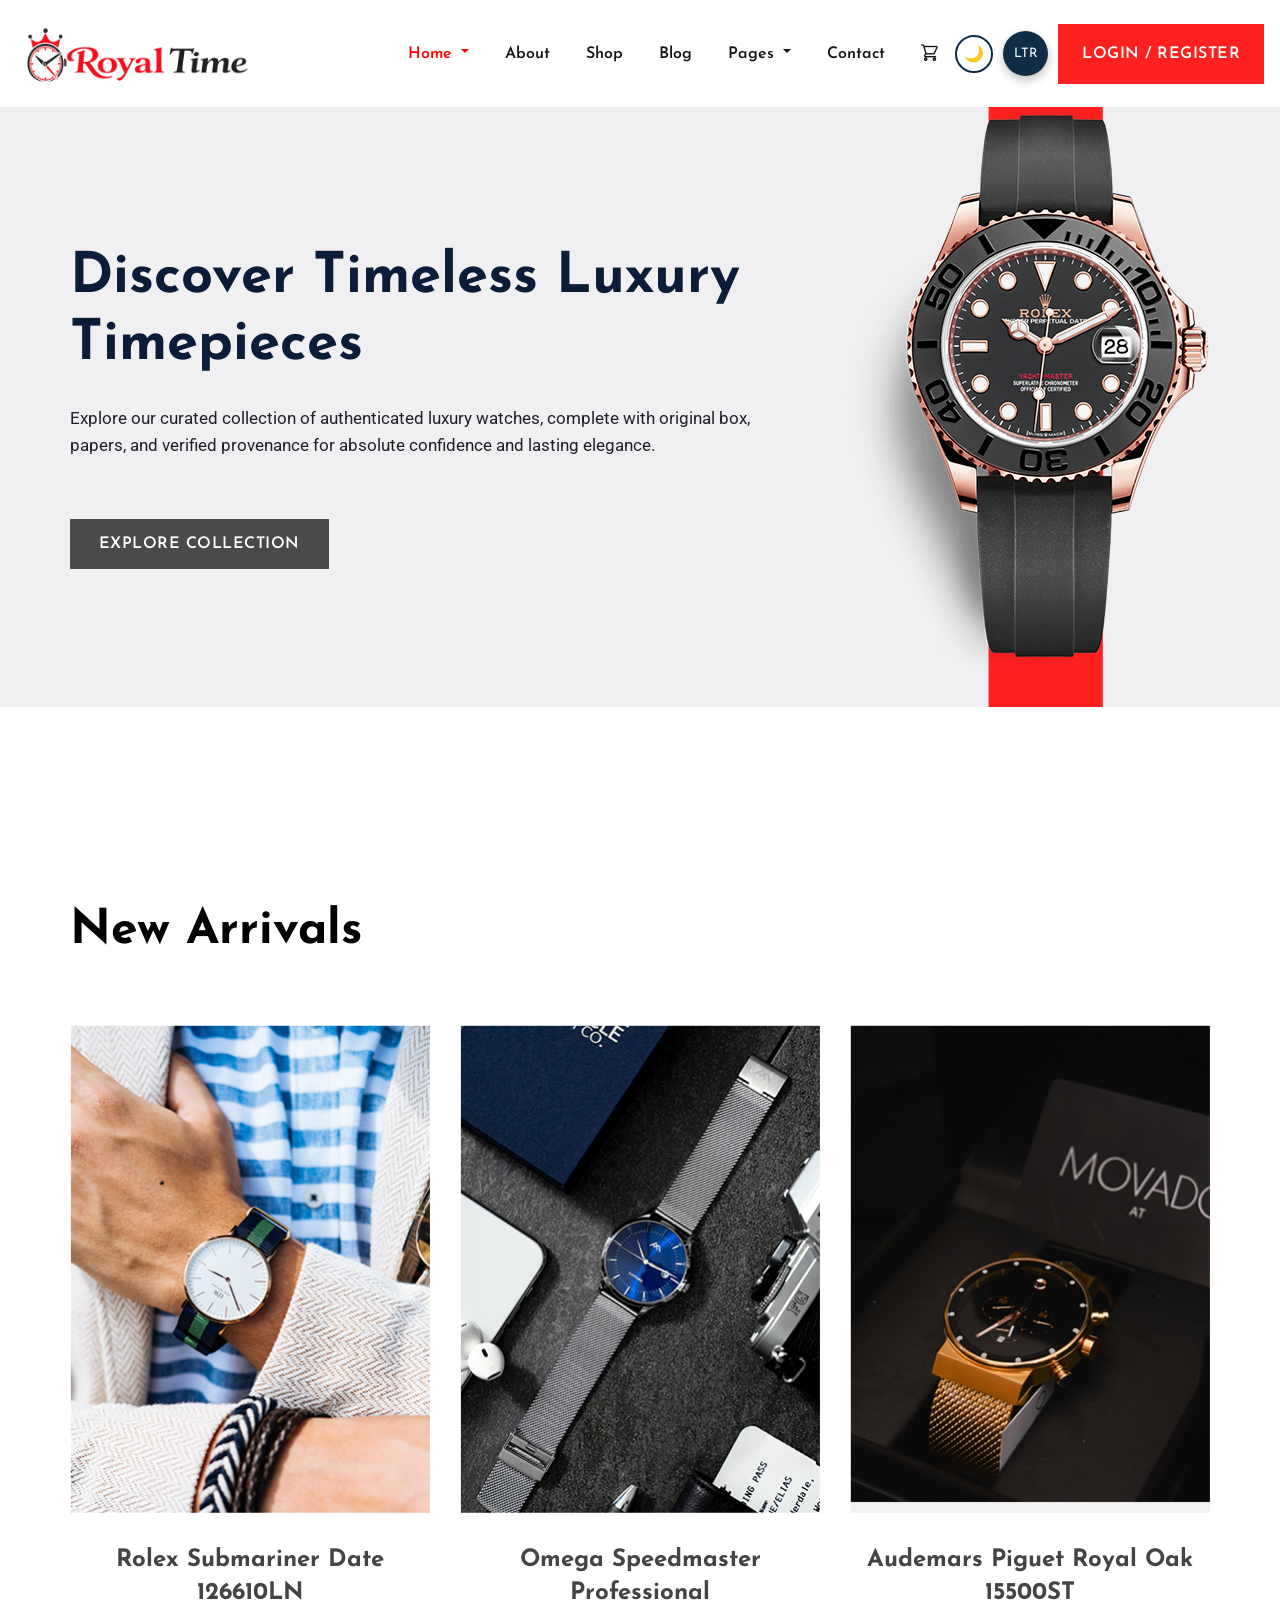
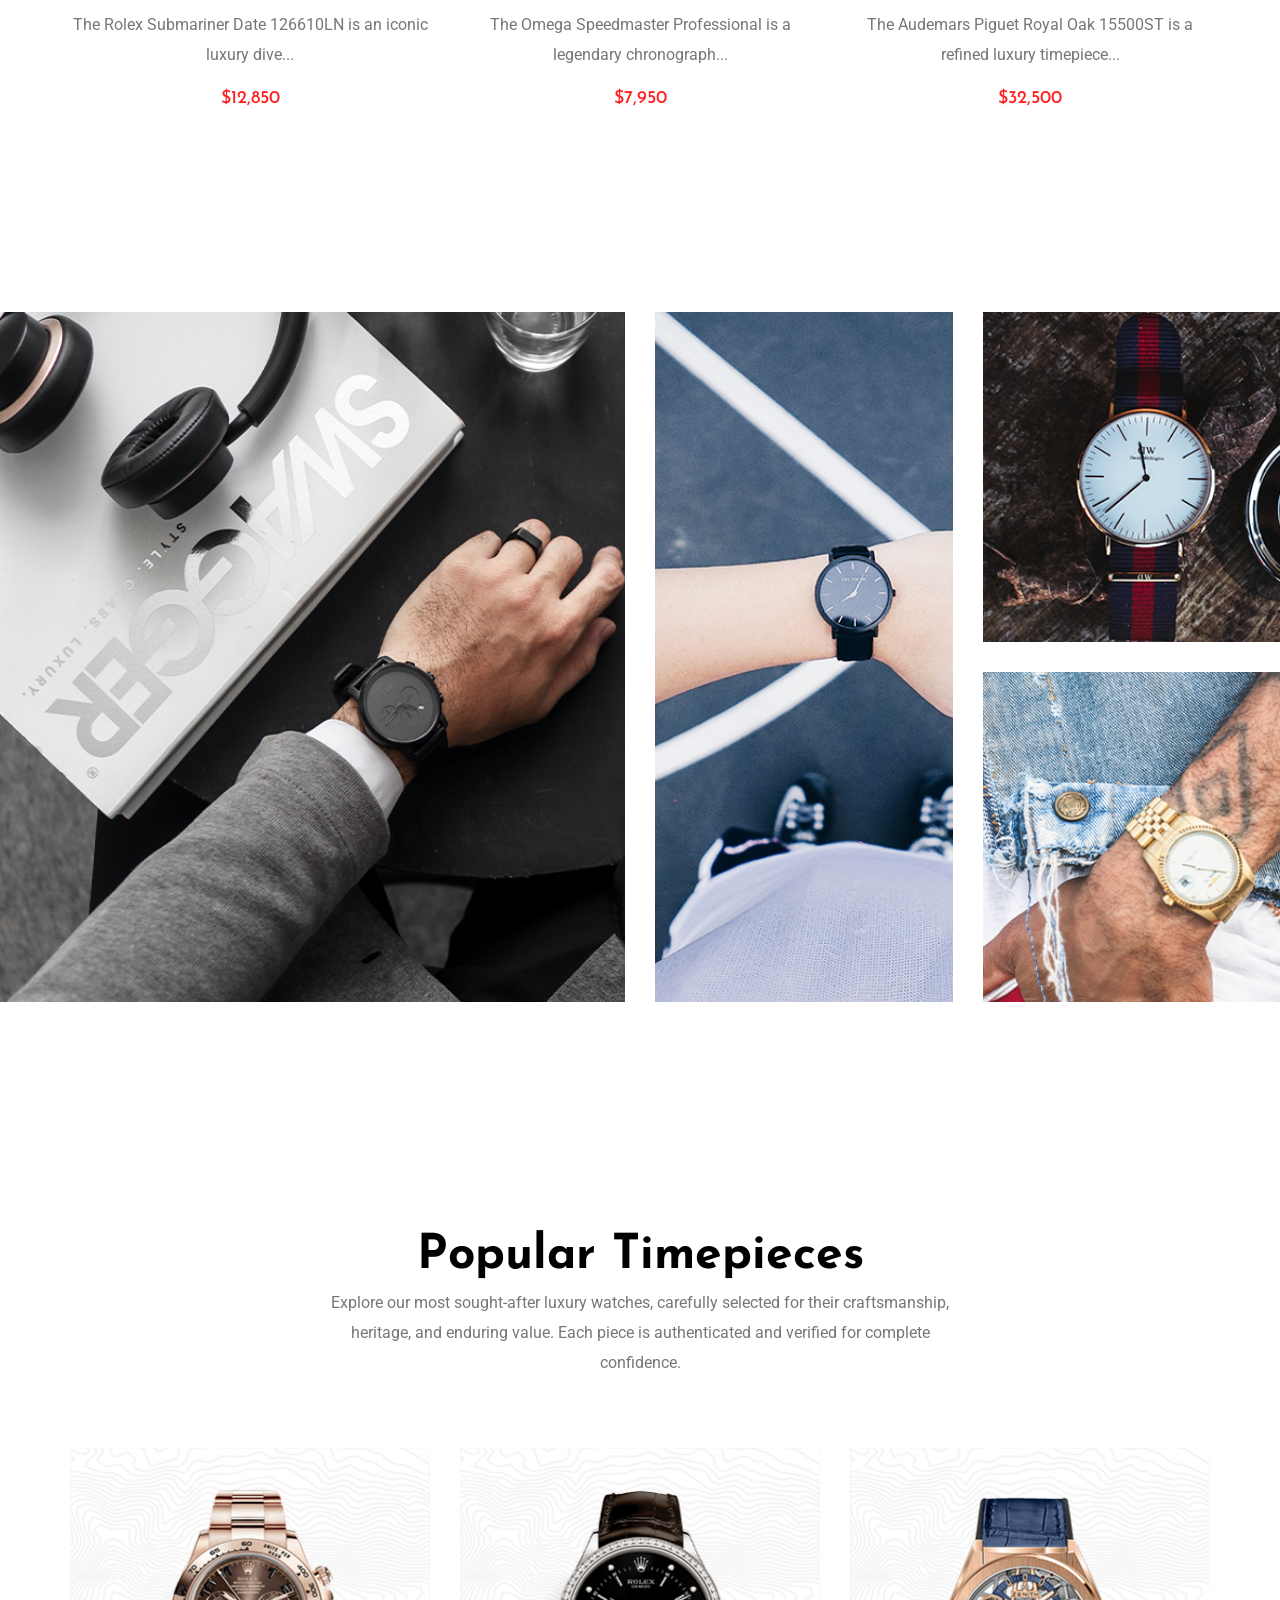
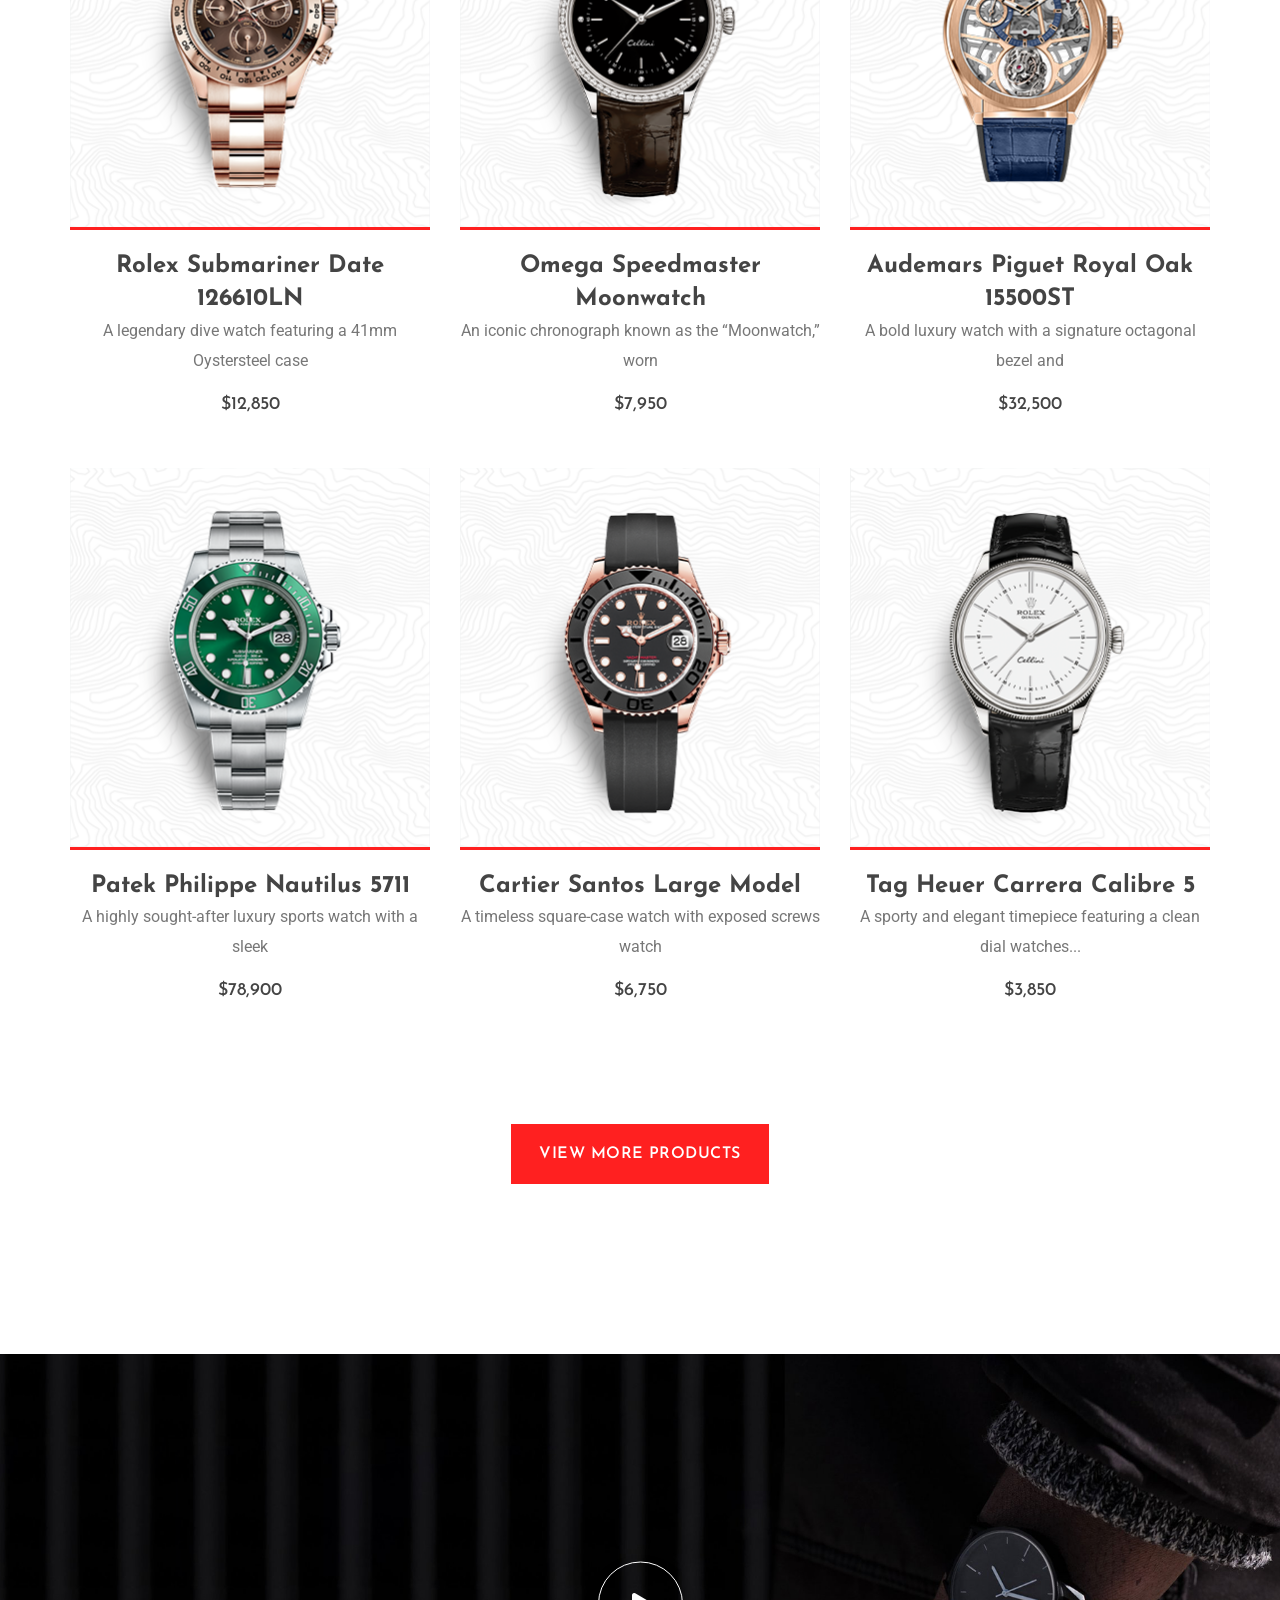
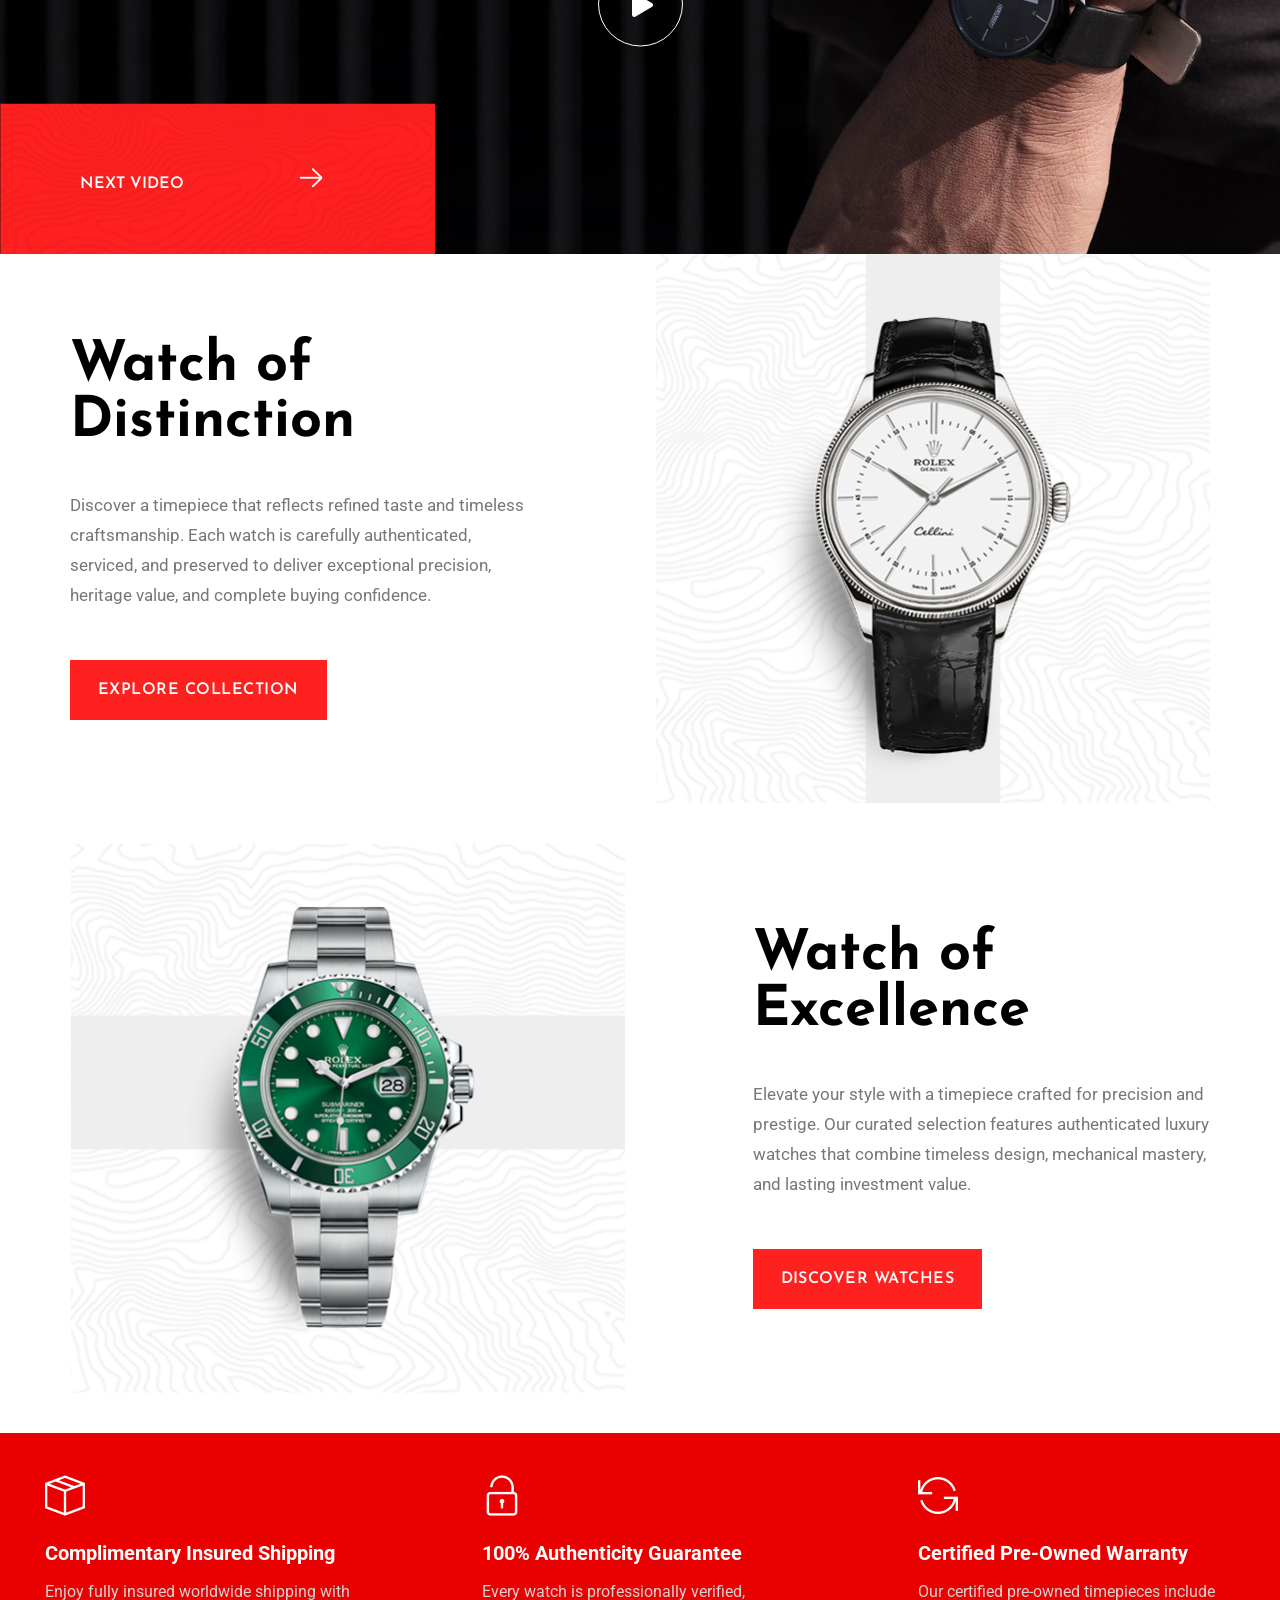
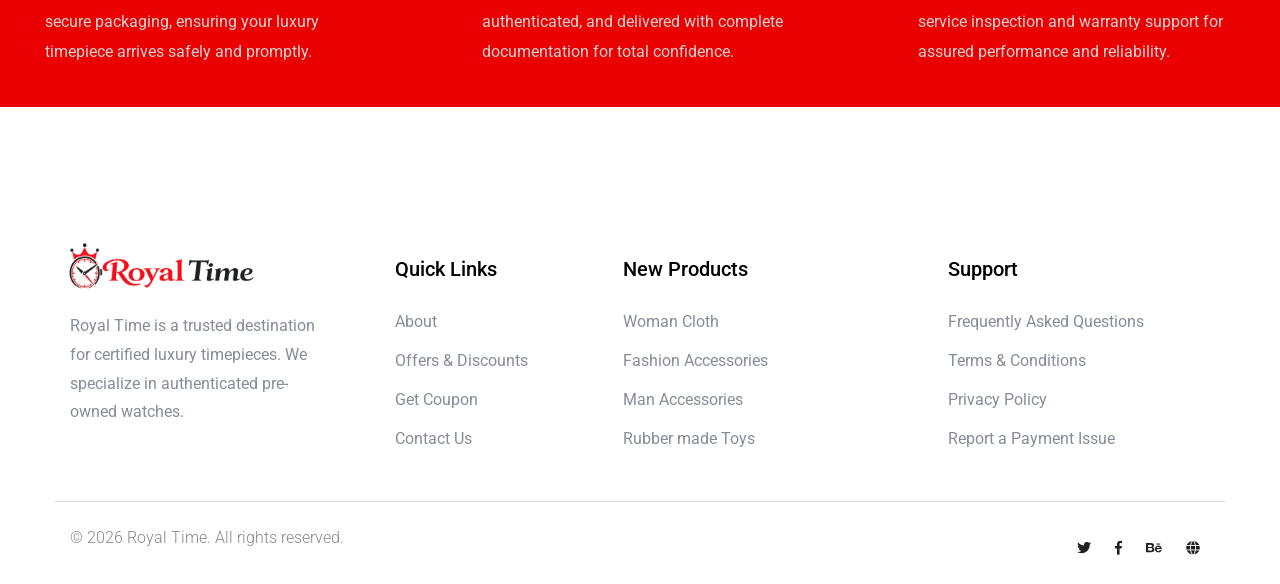
==== commit 1cb5ef37: "Initial commit — Royal Time luxury watch project Includes redesigned login/register pages with #FF20" ====
--- a/index.html
+++ b/index.html
@@ -74,24 +74,12 @@
             <a href="about.html" class="nav-link">About</a>
           </li>
 
-          <li class="nav-item dropdown">
-            <a class="nav-link dropdown-toggle" href="#" data-toggle="dropdown">
-              Shop
-            </a>
-            <ul class="dropdown-menu">
-              <li><a href="shop.html" class="dropdown-item">Shop</a></li>
-              <li><a href="product_details.html" class="dropdown-item">Product Details</a></li>
-            </ul>
-          </li>
-
-          <li class="nav-item dropdown">
-            <a class="nav-link dropdown-toggle" href="#" data-toggle="dropdown">
-              Blog
-            </a>
-            <ul class="dropdown-menu">
-              <li><a href="blog.html" class="dropdown-item">Blog</a></li>
-              <li><a href="blog-details.html" class="dropdown-item">Blog Details</a></li>
-            </ul>
+          <li class="nav-item">
+            <a href="shop.html" class="nav-link">Shop</a>
+          </li>
+
+            <li class="nav-item">
+            <a href="blog.html" class="nav-link">Blog</a>
           </li>
           <li class="nav-item dropdown">
             <a class="nav-link dropdown-toggle" href="#" data-toggle="dropdown">
@@ -123,7 +111,9 @@
 
           <!-- RTL Toggle -->
           <li class="nav-item">
-            <button id="rtl-toggle" class="rtl-btn ms-2">⇄</button>
+           <button id="rtl-toggle" class="rtl-btn" aria-label="Toggle RTL">
+  <span id="rtl-icon">LTR</span>
+</button>
           </li>
       </div>
 
@@ -230,6 +220,7 @@
                             <a href="product_details.html">
                                 Rolex Submariner Date 126610LN
                             </a>
+                            <p>The Rolex Submariner Date 126610LN is an iconic luxury dive...</p>
                         </h3>
                         <span>$12,850</span>
                     </div>
@@ -247,6 +238,7 @@
                             <a href="product_details.html">
                                 Omega Speedmaster Professional
                             </a>
+                            <p>The Omega Speedmaster Professional is a legendary chronograph...</p>
                         </h3>
                         <span>$7,950</span>
                     </div>
@@ -264,6 +256,7 @@
                             <a href="product_details.html">
                                 Audemars Piguet Royal Oak 15500ST
                             </a>
+                            <p>The Audemars Piguet Royal Oak 15500ST is a refined luxury timepiece...</p>
                         </h3>
                         <span>$32,500</span>
                     </div>
@@ -338,7 +331,7 @@
                 </div>
             </div>
             <div class="popular-caption">
-                <h3><a href="product_details.html">Rolex Submariner Date 126610LN</a></h3>
+                <h3><a href="product_details.html">Rolex Submariner Date 126610LN</a><p>A legendary dive watch featuring a 41mm Oystersteel case</p></h3>
                 <span>$12,850</span>
             </div>
         </div>
@@ -357,7 +350,7 @@
                 </div>
             </div>
             <div class="popular-caption">
-                <h3><a href="product_details.html">Omega Speedmaster Moonwatch</a></h3>
+                <h3><a href="product_details.html">Omega Speedmaster Moonwatch</a><p>An iconic chronograph known as the “Moonwatch,” worn</p></h3>
                 <span>$7,950</span>
             </div>
         </div>
@@ -376,7 +369,7 @@
                 </div>
             </div>
             <div class="popular-caption">
-                <h3><a href="product_details.html">Audemars Piguet Royal Oak 15500ST</a></h3>
+                <h3><a href="product_details.html">Audemars Piguet Royal Oak 15500ST</a><p>A bold luxury watch with a signature octagonal bezel and</p></h3>
                 <span>$32,500</span>
             </div>
         </div>
@@ -395,7 +388,7 @@
                 </div>
             </div>
             <div class="popular-caption">
-                <h3><a href="product_details.html">Patek Philippe Nautilus 5711</a></h3>
+                <h3><a href="product_details.html">Patek Philippe Nautilus 5711</a><p>A highly sought-after luxury sports watch with a sleek</p></h3>
                 <span>$78,900</span>
             </div>
         </div>
@@ -414,7 +407,7 @@
                 </div>
             </div>
             <div class="popular-caption">
-                <h3><a href="product_details.html">Cartier Santos Large Model</a></h3>
+                <h3><a href="product_details.html">Cartier Santos Large Model</a><p>A timeless square-case watch with exposed screws watch</p></h3>
                 <span>$6,750</span>
             </div>
         </div>
@@ -433,7 +426,7 @@
                 </div>
             </div>
             <div class="popular-caption">
-                <h3><a href="product_details.html">Tag Heuer Carrera Calibre 5</a></h3>
+                <h3><a href="product_details.html">Tag Heuer Carrera Calibre 5</a><p>A sporty and elegant timepiece featuring a clean dial watches...</p></h3>
                 <span>$3,850</span>
             </div>
         </div>
--- a/assets/css/style.css
+++ b/assets/css/style.css
@@ -1,1080 +1,1137 @@
-@import url("https://fonts.googleapis.com/css?family=Josefin+Sans:200,300,400,500,600,700|Roboto:100,300,400,500,700&display=swap");.white-bg{background:#ffffff}.gray-bg{background:#f5f5f5}.gray-bg{background:#f7f7fd}.white-bg{background:#fff}.black-bg{background:#16161a}.theme-bg{background:#ff2020}.brand-bg{background:#f1f4fa}.testimonial-bg{background:#f9fafc}.white-color{color:#fff}.black-color{color:#16161a}.theme-color{color:#ff2020}.boxed-btn{background:#fff;color:#fff !important;display:inline-block;padding:18px 44px;font-family:"Josefin Sans",sans-serif;font-size:14px;font-weight:400;border:0;border:1px solid #ff2020;letter-spacing:3px;text-align:center;text-transform:uppercase;cursor:pointer}.boxed-btn:hover{background:#ff2020;color:#000 !important;border:1px solid #ff2020}.boxed-btn:focus{outline:none}.boxed-btn.large-width{width:220px}[data-overlay]{position:relative;background-size:cover;background-repeat:no-repeat;background-position:center center}[data-overlay]::before{position:absolute;left:0;top:0;right:0;bottom:0;content:""}[data-opacity="1"]::before{opacity:0.1}[data-opacity="2"]::before{opacity:0.2}[data-opacity="3"]::before{opacity:0.3}[data-opacity="4"]::before{opacity:0.4}[data-opacity="5"]::before{opacity:0.5}[data-opacity="6"]::before{opacity:0.6}[data-opacity="7"]::before{opacity:0.7}[data-opacity="8"]::before{opacity:0.8}[data-opacity="9"]::before{opacity:0.9}body{font-family:"Roboto",sans-serif;font-weight:normal;font-style:normal}h1,h2,h3,h4,h5,h6{font-family:"Josefin Sans",sans-serif;color:#0b1c39;margin-top:0px;font-style:normal;font-weight:500;text-transform:normal}p{font-family:"Roboto",sans-serif;color:#777;font-size:16px;line-height:30px;margin-bottom:15px;font-weight:normal}span{font-family:"Josefin Sans",sans-serif}.bg-img-1{background-image:url(../img/slider/slider-img-1.jpg)}.bg-img-2{background-image:url(../img/background-img/bg-img-2.jpg)}.cta-bg-1{background-image:url(../img/background-img/bg-img-3.jpg)}.img{max-width:100%;-webkit-transition:all .3s ease-out 0s;-moz-transition:all .3s ease-out 0s;-ms-transition:all .3s ease-out 0s;-o-transition:all .3s ease-out 0s;transition:all .3s ease-out 0s}.f-left{float:left}.f-right{float:right}.fix{overflow:hidden}.clear{clear:both}a,.button{-webkit-transition:all .3s ease-out 0s;-moz-transition:all .3s ease-out 0s;-ms-transition:all .3s ease-out 0s;-o-transition:all .3s ease-out 0s;transition:all .3s ease-out 0s}a:focus,.button:focus{text-decoration:none;outline:none}ul{list-style:none;margin:0;padding:0}a{color:#635c5c}a:hover{color:#fff}a:focus,a:hover,.portfolio-cat a:hover,.footer -menu li a:hover{text-decoration:none}a,button{color:#fff;outline:medium none}button:focus,input:focus,input:focus,textarea,textarea:focus{outline:0}.uppercase{text-transform:uppercase}input:focus::-moz-placeholder{opacity:0;-webkit-transition:.4s;-o-transition:.4s;transition:.4s}.capitalize{text-transform:capitalize}.theme-overlay{position:relative}.theme-overlay::before{background:#1696e7 none repeat scroll 0 0;content:"";height:100%;left:0;opacity:0.6;position:absolute;top:0;width:100%}.overlay{position:relative;z-index:0}.overlay::before{position:absolute;content:"";top:0;left:0;width:100%;height:100%;z-index:-1}.overlay2{position:relative;z-index:0}.overlay2::before{position:absolute;content:"";background-color:#2E2200;top:0;left:0;width:100%;height:100%;z-index:-1;opacity:0.5}.section-padding{padding-top:120px;padding-bottom:120px}.separator{border-top:1px solid #f2f2f2}.mb-90{margin-bottom:90px}@media (max-width: 767px){.mb-90{margin-bottom:30px}}@media (min-width: 768px) and (max-width: 991px){.mb-90{margin-bottom:45px}}.owl-carousel .owl-nav div{background:rgba(255,255,255,0.8) none repeat scroll 0 0;height:40px;left:20px;line-height:40px;font-size:22px;color:#646464;opacity:1;visibility:visible;position:absolute;text-align:center;top:50%;transform:translateY(-50%);transition:all 0.3s ease 0s;width:40px}.owl-carousel .owl-nav div.owl-next{left:auto;right:-30px}.owl-carousel .owl-nav div.owl-next i{position:relative;right:0;top:1px}.owl-carousel .owl-nav div.owl-prev i{position:relative;right:1px;top:0px}.owl-carousel:hover .owl-nav div{opacity:1;visibility:visible}.owl-carousel:hover .owl-nav div:hover{color:#fff;background:#ff3500}.btn{background:#ff2020;font-family:"Josefin Sans",sans-serif;text-transform:uppercase;color:#fff;font-size:16px;font-weight:600;letter-spacing:0.03em;padding:30px 28px;border-radius:0px;display:inline-block;line-height:0;cursor:pointer;margin-bottom:0;margin:10px;cursor:pointer;transition:color 0.4s linear;position:relative;z-index:1;-moz-user-select:none;border:0;overflow:hidden;margin:0}.btn::before{content:"";position:absolute;left:0;top:0;width:100%;height:100%;background:#4a4a4b;z-index:1;transition:transform 0.5s;transition-timing-function:ease;transform-origin:0 0;transition-timing-function:cubic-bezier(0.5, 1.6, 0.4, 0.7);transform:scaleX(0);border-radius:0px}.btn:hover::before{transform:scaleX(1);color:#fff !important;z-index:-1}.header-btn{padding:25px 28px !important}@media (min-width: 1200px) and (max-width: 1400px){.header-btn{padding:25px 21px !important}}.btn.focus,.btn:focus{outline:0;box-shadow:none}.hero-btn{padding:25px 29px;background:#4a4a4b}.hero-btn::before{background:#ff2020}.black-btn{background:#000;box-shadow:0px 20px 50px 0px rgba(22,22,22,0.2);transform:translateY(0px);cursor:pointer;display:inline-block;font-size:18px;font-weight:400;letter-spacing:1px;line-height:0;margin-bottom:0;padding:27px 44px;border-radius:25px}.black-btn:hover{box-shadow:0px 20px 50px 0px rgba(12,9,9,0.2);transform:translateY(-3px)}.shop1-btn{box-shadow:0px 20px 50px 0px rgba(37,119,253,0.2)}.border-btn{background:none;-moz-user-select:none;border:2px solid #ff2020;padding:18px 38px;margin:10px;text-transform:capitalize;color:#ff2020;cursor:pointer;display:inline-block;font-size:14px;font-weight:500;letter-spacing:1px;margin-bottom:0;border-radius:5px;position:relative;transition:color 0.4s linear;position:relative;overflow:hidden;margin:0}.border-btn::before{border:2px solid transparent;content:"";position:absolute;left:0;top:0;width:100%;height:100%;background:#ff2020;z-index:-1;transition:transform 0.5s;transition-timing-function:ease;transform-origin:0 0;transition-timing-function:cubic-bezier(0.5, 1.6, 0.4, 0.7);transform:scaleY(0)}.border-btn:hover::before{transform:scaleY(1);order:2px solid transparent}.border-btn.border-btn2{padding:17px 52px}.send-btn{background:#ff2020;color:#fff;font-size:14px;width:100%;height:55px;border:none;border-radius:5px;cursor:pointer;transition:color 0.4s linear;position:relative;overflow:hidden;z-index:1}.send-btn::before{border:2px solid transparent;content:"";position:absolute;left:0;top:0;width:100%;height:100%;background:#e6373d;color:#ff2020;z-index:-1;transition:transform 0.5s;transition-timing-function:ease;transform-origin:0 0;transition-timing-function:cubic-bezier(0.5, 1.6, 0.4, 0.7);transform:scaleX(0)}.send-btn:hover::before{transform:scaleY(1);order:2px solid transparent;color:red}.breadcrumb>.active{color:#888}#scrollUp{background:#ff2020;height:50px;width:50px;right:31px;bottom:18px;color:#fff;font-size:20px;text-align:center;border-radius:50%;line-height:48px;border:2px solid transparent}@media (max-width: 575px){#scrollUp{right:16px}}#scrollUp:hover{color:#fff}.sticky-bar{left:0;margin:auto;position:fixed;top:0;width:100%;-webkit-box-shadow:0 10px 15px rgba(25,25,25,0.1);box-shadow:0 10px 15px rgba(25,25,25,0.1);z-index:9999;-webkit-animation:300ms ease-in-out 0s normal none 1 running fadeInDown;animation:300ms ease-in-out 0s normal none 1 running fadeInDown;-webkit-box-shadow:0 10px 15px rgba(25,25,25,0.1);background:#fff}.mt-5{margin-top:5px}.mt-10{margin-top:10px}.mt-15{margin-top:15px}.mt-20{margin-top:20px}.mt-25{margin-top:25px}.mt-30{margin-top:30px}.mt-35{margin-top:35px}.mt-40{margin-top:40px}.mt-45{margin-top:45px}.mt-50{margin-top:50px}.mt-55{margin-top:55px}.mt-60{margin-top:60px}.mt-65{margin-top:65px}.mt-70{margin-top:70px}.mt-75{margin-top:75px}.mt-80{margin-top:80px}.mt-85{margin-top:85px}.mt-90{margin-top:90px}.mt-95{margin-top:95px}.mt-100{margin-top:100px}.mt-105{margin-top:105px}.mt-110{margin-top:110px}.mt-115{margin-top:115px}.mt-120{margin-top:120px}.mt-125{margin-top:125px}.mt-130{margin-top:130px}.mt-135{margin-top:135px}.mt-140{margin-top:140px}.mt-145{margin-top:145px}.mt-150{margin-top:150px}.mt-155{margin-top:155px}.mt-160{margin-top:160px}.mt-165{margin-top:165px}.mt-170{margin-top:170px}.mt-175{margin-top:175px}.mt-180{margin-top:180px}.mt-185{margin-top:185px}.mt-190{margin-top:190px}.mt-195{margin-top:195px}.mt-200{margin-top:200px}.mb-5{margin-bottom:5px}.mb-10{margin-bottom:10px}.mb-15{margin-bottom:15px}.mb-20{margin-bottom:20px}.mb-25{margin-bottom:25px}.mb-30{margin-bottom:30px}.mb-35{margin-bottom:35px}.mb-40{margin-bottom:40px}.mb-45{margin-bottom:45px}.mb-50{margin-bottom:50px}.mb-55{margin-bottom:55px}.mb-60{margin-bottom:60px}.mb-65{margin-bottom:65px}.mb-70{margin-bottom:70px}.mb-75{margin-bottom:75px}.mb-80{margin-bottom:80px}.mb-85{margin-bottom:85px}.mb-90{margin-bottom:90px}.mb-95{margin-bottom:95px}.mb-100{margin-bottom:100px}.mb-105{margin-bottom:105px}.mb-110{margin-bottom:110px}.mb-115{margin-bottom:115px}.mb-120{margin-bottom:120px}.mb-125{margin-bottom:125px}.mb-130{margin-bottom:130px}.mb-135{margin-bottom:135px}.mb-140{margin-bottom:140px}.mb-145{margin-bottom:145px}.mb-150{margin-bottom:150px}.mb-155{margin-bottom:155px}.mb-160{margin-bottom:160px}.mb-165{margin-bottom:165px}.mb-170{margin-bottom:170px}.mb-175{margin-bottom:175px}.mb-180{margin-bottom:180px}.mb-185{margin-bottom:185px}.mb-190{margin-bottom:190px}.mb-195{margin-bottom:195px}.mb-200{margin-bottom:200px}.ml-5{margin-left:5px}.ml-10{margin-left:10px}.ml-15{margin-left:15px}.ml-20{margin-left:20px}.ml-25{margin-left:25px}.ml-30{margin-left:30px}.ml-35{margin-left:35px}.ml-40{margin-left:40px}.ml-45{margin-left:45px}.ml-50{margin-left:50px}.ml-55{margin-left:55px}.ml-60{margin-left:60px}.ml-65{margin-left:65px}.ml-70{margin-left:70px}.ml-75{margin-left:75px}.ml-80{margin-left:80px}.ml-85{margin-left:85px}.ml-90{margin-left:90px}.ml-95{margin-left:95px}.ml-100{margin-left:100px}.ml-105{margin-left:105px}.ml-110{margin-left:110px}.ml-115{margin-left:115px}.ml-120{margin-left:120px}.ml-125{margin-left:125px}.ml-130{margin-left:130px}.ml-135{margin-left:135px}.ml-140{margin-left:140px}.ml-145{margin-left:145px}.ml-150{margin-left:150px}.ml-155{margin-left:155px}.ml-160{margin-left:160px}.ml-165{margin-left:165px}.ml-170{margin-left:170px}.ml-175{margin-left:175px}.ml-180{margin-left:180px}.ml-185{margin-left:185px}.ml-190{margin-left:190px}.ml-195{margin-left:195px}.ml-200{margin-left:200px}.mr-5{margin-right:5px}.mr-10{margin-right:10px}.mr-15{margin-right:15px}.mr-20{margin-right:20px}.mr-25{margin-right:25px}.mr-30{margin-right:30px}.mr-35{margin-right:35px}.mr-40{margin-right:40px}.mr-45{margin-right:45px}.mr-50{margin-right:50px}.mr-55{margin-right:55px}.mr-60{margin-right:60px}.mr-65{margin-right:65px}.mr-70{margin-right:70px}.mr-75{margin-right:75px}.mr-80{margin-right:80px}.mr-85{margin-right:85px}.mr-90{margin-right:90px}.mr-95{margin-right:95px}.mr-100{margin-right:100px}.mr-105{margin-right:105px}.mr-110{margin-right:110px}.mr-115{margin-right:115px}.mr-120{margin-right:120px}.mr-125{margin-right:125px}.mr-130{margin-right:130px}.mr-135{margin-right:135px}.mr-140{margin-right:140px}.mr-145{margin-right:145px}.mr-150{margin-right:150px}.mr-155{margin-right:155px}.mr-160{margin-right:160px}.mr-165{margin-right:165px}.mr-170{margin-right:170px}.mr-175{margin-right:175px}.mr-180{margin-right:180px}.mr-185{margin-right:185px}.mr-190{margin-right:190px}.mr-195{margin-right:195px}.mr-200{margin-right:200px}.pt-5{padding-top:5px}.pt-10{padding-top:10px}.pt-15{padding-top:15px}.pt-20{padding-top:20px}.pt-25{padding-top:25px}.pt-30{padding-top:30px}.pt-35{padding-top:35px}.pt-40{padding-top:40px}.pt-45{padding-top:45px}.pt-50{padding-top:50px}.pt-55{padding-top:55px}.pt-60{padding-top:60px}.pt-65{padding-top:65px}.pt-70{padding-top:70px}.pt-75{padding-top:75px}.pt-80{padding-top:80px}.pt-85{padding-top:85px}.pt-90{padding-top:90px}.pt-95{padding-top:95px}.pt-100{padding-top:100px}.pt-105{padding-top:105px}.pt-110{padding-top:110px}.pt-115{padding-top:115px}.pt-120{padding-top:120px}.pt-125{padding-top:125px}.pt-130{padding-top:130px}.pt-135{padding-top:135px}.pt-140{padding-top:140px}.pt-145{padding-top:145px}.pt-150{padding-top:150px}.pt-155{padding-top:155px}.pt-160{padding-top:160px}.pt-165{padding-top:165px}.pt-170{padding-top:170px}.pt-175{padding-top:175px}.pt-180{padding-top:180px}.pt-185{padding-top:185px}.pt-190{padding-top:190px}.pt-195{padding-top:195px}.pt-200{padding-top:200px}.pt-260{padding-top:260px}.pb-5{padding-bottom:5px}.pb-10{padding-bottom:10px}.pb-15{padding-bottom:15px}.pb-20{padding-bottom:20px}.pb-25{padding-bottom:25px}.pb-30{padding-bottom:30px}.pb-35{padding-bottom:35px}.pb-40{padding-bottom:40px}.pb-45{padding-bottom:45px}.pb-50{padding-bottom:50px}.pb-55{padding-bottom:55px}.pb-60{padding-bottom:60px}.pb-65{padding-bottom:65px}.pb-70{padding-bottom:70px}.pb-75{padding-bottom:75px}.pb-80{padding-bottom:80px}.pb-85{padding-bottom:85px}.pb-90{padding-bottom:90px}.pb-95{padding-bottom:95px}.pb-100{padding-bottom:100px}.pb-105{padding-bottom:105px}.pb-110{padding-bottom:110px}.pb-115{padding-bottom:115px}.pb-120{padding-bottom:120px}.pb-125{padding-bottom:125px}.pb-130{padding-bottom:130px}.pb-135{padding-bottom:135px}.pb-140{padding-bottom:140px}.pb-145{padding-bottom:145px}.pb-150{padding-bottom:150px}.pb-155{padding-bottom:155px}.pb-160{padding-bottom:160px}.pb-165{padding-bottom:165px}.pb-170{padding-bottom:170px}.pb-175{padding-bottom:175px}.pb-180{padding-bottom:180px}.pb-185{padding-bottom:185px}.pb-190{padding-bottom:190px}.pb-195{padding-bottom:195px}.pb-200{padding-bottom:200px}.pl-5{padding-left:5px}.pl-10{padding-left:10px}.pl-15{padding-left:15px}.pl-20{padding-left:20px}.pl-25{padding-left:25px}.pl-30{padding-left:30px}.pl-35{padding-left:35px}.pl-40{padding-left:40px}.pl-45{padding-left:45px}.pl-50{padding-left:50px}.pl-55{padding-left:55px}.pl-60{padding-left:60px}.pl-65{padding-left:65px}.pl-70{padding-left:70px}.pl-75{padding-left:75px}.pl-80{padding-left:80px}.pl-85{padding-left:85px}.pl-90{padding-left:90px}.pl-95{padding-left:95px}.pl-100{padding-left:100px}.pl-105{padding-left:105px}.pl-110{padding-left:110px}.pl-115{padding-left:115px}.pl-120{padding-left:120px}.pl-125{padding-left:125px}.pl-130{padding-left:130px}.pl-135{padding-left:135px}.pl-140{padding-left:140px}.pl-145{padding-left:145px}.pl-150{padding-left:150px}.pl-155{padding-left:155px}.pl-160{padding-left:160px}.pl-165{padding-left:165px}.pl-170{padding-left:170px}.pl-175{padding-left:175px}.pl-180{padding-left:180px}.pl-185{padding-left:185px}.pl-190{padding-left:190px}.pl-195{padding-left:195px}.pl-200{padding-left:200px}.pr-5{padding-right:5px}.pr-10{padding-right:10px}.pr-15{padding-right:15px}.pr-20{padding-right:20px}.pr-25{padding-right:25px}.pr-30{padding-right:30px}.pr-35{padding-right:35px}.pr-40{padding-right:40px}.pr-45{padding-right:45px}.pr-50{padding-right:50px}.pr-55{padding-right:55px}.pr-60{padding-right:60px}.pr-65{padding-right:65px}.pr-70{padding-right:70px}.pr-75{padding-right:75px}.pr-80{padding-right:80px}.pr-85{padding-right:85px}.pr-90{padding-right:90px}.pr-95{padding-right:95px}.pr-100{padding-right:100px}.pr-105{padding-right:105px}.pr-110{padding-right:110px}.pr-115{padding-right:115px}.pr-120{padding-right:120px}.pr-125{padding-right:125px}.pr-130{padding-right:130px}.pr-135{padding-right:135px}.pr-140{padding-right:140px}.pr-145{padding-right:145px}.pr-150{padding-right:150px}.pr-155{padding-right:155px}.pr-160{padding-right:160px}.pr-165{padding-right:165px}.pr-170{padding-right:170px}.pr-175{padding-right:175px}.pr-180{padding-right:180px}.pr-185{padding-right:185px}.pr-190{padding-right:190px}.pr-195{padding-right:195px}.pr-200{padding-right:200px}.bounce-animate{animation-name:float-bob;animation-duration:2s;animation-iteration-count:infinite;-moz-animation-name:float-bob;-moz-animation-duration:2s;-moz-animation-iteration-count:infinite;-moz-animation-timing-function:linear;-ms-animation-name:float-bob;-ms-animation-duration:2s;-ms-animation-iteration-count:infinite;-ms-animation-timing-function:linear;-o-animation-name:float-bob;-o-animation-duration:2s;-o-animation-iteration-count:infinite;-o-animation-timing-function:linear}@-webkit-keyframes float-bob{0%{-webkit-transform:translateY(10px);transform:translateY(-10px)}50%{-webkit-transform:translateY(-5px);transform:translateY(-5px)}100%{-webkit-transform:translateY(-10px);transform:translateY(-10px)}}.heartbeat{animation:heartbeat 1s infinite alternate}@-webkit-keyframes heartbeat{to{-webkit-transform:scale(1.03);transform:scale(1.03)}}.rotateme{-webkit-animation-name:rotateme;animation-name:rotateme;-webkit-animation-duration:30s;animation-duration:30s;-webkit-animation-iteration-count:infinite;animation-iteration-count:infinite;-webkit-animation-timing-function:linear;animation-timing-function:linear}@keyframes rotateme{from{-webkit-transform:rotate(0deg);transform:rotate(0deg)}to{-webkit-transform:rotate(360deg);transform:rotate(360deg)}}@-webkit-keyframes rotateme{from{-webkit-transform:rotate(0deg)}to{-webkit-transform:rotate(360deg)}}.preloader{background-color:#f7f7f7;width:100%;height:100%;position:fixed;top:0;left:0;right:0;bottom:0;z-index:999999;-webkit-transition:.6s;-o-transition:.6s;transition:.6s;margin:0 auto}.preloader .preloader-circle{width:100px;height:100px;position:relative;border-style:solid;border-width:1px;border-top-color:#ff2020;border-bottom-color:transparent;border-left-color:transparent;border-right-color:transparent;z-index:10;border-radius:50%;-webkit-box-shadow:0 1px 5px 0 rgba(35,181,185,0.15);box-shadow:0 1px 5px 0 rgba(35,181,185,0.15);background-color:#ffffff;-webkit-animation:zoom 2000ms infinite ease;animation:zoom 2000ms infinite ease;-webkit-transition:.6s;-o-transition:.6s;transition:.6s}.preloader .preloader-circle2{border-top-color:#0078ff}.preloader .preloader-img{position:absolute;top:50%;z-index:200;left:0;right:0;margin:0 auto;text-align:center;display:inline-block;-webkit-transform:translateY(-50%);-ms-transform:translateY(-50%);transform:translateY(-50%);padding-top:6px;-webkit-transition:.6s;-o-transition:.6s;transition:.6s}.preloader .preloader-img img{max-width:55px}.preloader .pere-text strong{font-weight:800;color:#dca73a;text-transform:uppercase}@-webkit-keyframes zoom{0%{-webkit-transform:rotate(0deg);transform:rotate(0deg);-webkit-transition:.6s;-o-transition:.6s;transition:.6s}100%{-webkit-transform:rotate(360deg);transform:rotate(360deg);-webkit-transition:.6s;-o-transition:.6s;transition:.6s}}@keyframes zoom{0%{-webkit-transform:rotate(0deg);transform:rotate(0deg);-webkit-transition:.6s;-o-transition:.6s;transition:.6s}100%{-webkit-transform:rotate(360deg);transform:rotate(360deg);-webkit-transition:.6s;-o-transition:.6s;transition:.6s}}.section-padding2{padding-top:200px;padding-bottom:200px}@media only screen and (min-width: 1200px) and (max-width: 1600px){.section-padding2{padding-top:200px;padding-bottom:200px}}@media only screen and (min-width: 992px) and (max-width: 1199px){.section-padding2{padding-top:200px;padding-bottom:200px}}@media only screen and (min-width: 768px) and (max-width: 991px){.section-padding2{padding-top:100px;padding-bottom:100px}}@media only screen and (min-width: 576px) and (max-width: 767px){.section-padding2{padding-top:50px;padding-bottom:50px}}@media (max-width: 575px){.section-padding2{padding-top:50px;padding-bottom:50px}}.padding-bottom{padding-bottom:250px}@media only screen and (min-width: 1200px) and (max-width: 1600px){.padding-bottom{padding-bottom:250px}}@media only screen and (min-width: 992px) and (max-width: 1199px){.padding-bottom{padding-bottom:150px}}@media only screen and (min-width: 768px) and (max-width: 991px){.padding-bottom{padding-bottom:40px}}@media only screen and (min-width: 576px) and (max-width: 767px){.padding-bottom{padding-bottom:10px}}@media (max-width: 575px){.padding-bottom{padding-bottom:10px}}.lf-padding{padding-left:60px;padding-right:60px}@media only screen and (min-width: 992px) and (max-width: 1199px){.lf-padding{padding-left:60px;padding-right:60px}}@media only screen and (min-width: 768px) and (max-width: 991px){.lf-padding{padding-left:30px;padding-right:30px}}@media only screen and (min-width: 576px) and (max-width: 767px){.lf-padding{padding-left:15px;padding-right:15px}}@media (max-width: 575px){.lf-padding{padding-left:15px;padding-right:15px}}.team-padding{padding-top:160px;padding-bottom:130px}@media only screen and (min-width: 1200px) and (max-width: 1600px){.team-padding{padding-top:160px;padding-bottom:130px}}@media only screen and (min-width: 992px) and (max-width: 1199px){.team-padding{padding-top:110px;padding-bottom:80px}}@media only screen and (min-width: 768px) and (max-width: 991px){.team-padding{padding-top:100px;padding-bottom:80px}}@media (max-width: 575px){.team-padding{padding-top:100px;padding-bottom:80px}}.section-padding30{padding-top:200px;padding-bottom:170px}@media only screen and (min-width: 1200px) and (max-width: 1600px){.section-padding30{padding-top:200px;padding-bottom:170px}}@media only screen and (min-width: 992px) and (max-width: 1199px){.section-padding30{padding-top:150px;padding-bottom:120px}}@media only screen and (min-width: 768px) and (max-width: 991px){.section-padding30{padding-top:100px;padding-bottom:70px}}@media only screen and (min-width: 576px) and (max-width: 767px){.section-padding30{padding-top:60px;padding-bottom:28px}}@media (max-width: 575px){.section-padding30{padding-top:60px;padding-bottom:28px}}.section-paddingt2{padding-bottom:170px}@media only screen and (min-width: 1200px) and (max-width: 1600px){.section-paddingt2{padding-bottom:170px}}@media only screen and (min-width: 992px) and (max-width: 1199px){.section-paddingt2{padding-bottom:120px}}@media only screen and (min-width: 768px) and (max-width: 991px){.section-paddingt2{padding-bottom:70px}}@media only screen and (min-width: 576px) and (max-width: 767px){.section-paddingt2{padding-bottom:28px}}@media (max-width: 575px){.section-paddingt2{padding-bottom:28px}}.section-padd-top30{padding-top:170px;padding-bottom:200px}@media only screen and (min-width: 1200px) and (max-width: 1600px){.section-padd-top30{padding-top:170px;padding-bottom:200px}}@media only screen and (min-width: 992px) and (max-width: 1199px){.section-padd-top30{padding-top:170px;padding-bottom:200px}}@media only screen and (min-width: 768px) and (max-width: 991px){.section-padd-top30{padding-top:100px;padding-bottom:160px}}@media only screen and (min-width: 576px) and (max-width: 767px){.section-padd-top30{padding-top:50px;padding-bottom:90px}}@media (max-width: 575px){.section-padd-top30{padding-top:35px;padding-bottom:90px}}.latest-padding{padding-top:190px;padding-bottom:135px}@media only screen and (min-width: 1200px) and (max-width: 1600px){.latest-padding{padding-top:190px;padding-bottom:135px}}@media only screen and (min-width: 992px) and (max-width: 1199px){.latest-padding{padding-top:190px;padding-bottom:135px}}@media only screen and (min-width: 768px) and (max-width: 991px){.latest-padding{padding-top:60px;padding-bottom:5px}}@media only screen and (min-width: 576px) and (max-width: 767px){.latest-padding{padding-top:60px;padding-bottom:5px}}@media (max-width: 575px){.latest-padding{padding-top:60px;padding-bottom:5px}}.footer-padding{padding-top:150px;padding-bottom:120px}@media only screen and (min-width: 1200px) and (max-width: 1600px){.footer-padding{padding-top:150px;padding-bottom:10px}}@media only screen and (min-width: 992px) and (max-width: 1199px){.footer-padding{padding-top:100px;padding-bottom:70px}}@media only screen and (min-width: 768px) and (max-width: 991px){.footer-padding{padding-top:100px;padding-bottom:70px}}@media only screen and (min-width: 576px) and (max-width: 767px){.footer-padding{padding-top:70px;padding-bottom:70px}}@media (max-width: 575px){.footer-padding{padding-top:70px;padding-bottom:70px}}.footer-padding2{padding-bottom:120px}@media only screen and (min-width: 1200px) and (max-width: 1600px){.footer-padding2{padding-bottom:120px}}@media only screen and (min-width: 992px) and (max-width: 1199px){.footer-padding2{padding-bottom:70px}}@media only screen and (min-width: 768px) and (max-width: 991px){.footer-padding2{padding-bottom:70px}}@media only screen and (min-width: 576px) and (max-width: 767px){.footer-padding2{padding-bottom:70px}}@media (max-width: 575px){.footer-padding2{padding-bottom:70px}}.message_submit_form:focus{outline:none}input:hover,input:focus{outline:none !important}.gray_bg{background-color:#f4f4f4}.section_padding{padding:200px 0px}@media only screen and (min-width: 992px) and (max-width: 1200px){.section_padding{padding:100px 0px}}@media only screen and (min-width: 768px) and (max-width: 991px){.section_padding{padding:70px 0px}}@media (max-width: 576px){.section_padding{padding:70px 0px}}@media only screen and (min-width: 480px) and (max-width: 767px){.section_padding{padding:70px 0px}}.single_padding_top{padding-top:200px !important}@media only screen and (min-width: 992px) and (max-width: 1200px){.single_padding_top{padding-top:70px !important}}@media only screen and (min-width: 768px) and (max-width: 991px){.single_padding_top{padding-top:70px !important}}@media (max-width: 576px){.single_padding_top{padding-top:70px !important}}@media only screen and (min-width: 480px) and (max-width: 767px){.single_padding_top{padding-top:100px !important}}.padding_top{padding-top:200px}@media only screen and (min-width: 992px) and (max-width: 1200px){.padding_top{padding-top:100px}}@media only screen and (min-width: 768px) and (max-width: 991px){.padding_top{padding-top:70px}}@media (max-width: 576px){.padding_top{padding-top:70px}}@media only screen and (min-width: 480px) and (max-width: 767px){.padding_top{padding-top:70px}}.padding_bottom{padding-bottom:200px}@media only screen and (min-width: 992px) and (max-width: 1200px){.padding_bottom{padding-bottom:100px}}@media only screen and (min-width: 768px) and (max-width: 991px){.padding_bottom{padding-bottom:70px}}@media (max-width: 576px){.padding_bottom{padding-bottom:70px}}@media only screen and (min-width: 480px) and (max-width: 767px){.padding_bottom{padding-bottom:70px}}.section_tittle{margin-bottom:80px}@media (max-width: 991px){.section_tittle{margin-bottom:20px}}@media only screen and (min-width: 992px) and (max-width: 1200px){.section_tittle{margin-bottom:40px}}.section_tittle h2{font-size:36px;color:#4B3049;line-height:27px;font-weight:700;position:relative;margin-bottom:28px}@media (max-width: 576px){.section_tittle h2{font-size:25px;line-height:35px;margin-bottom:15px}}@media only screen and (min-width: 480px) and (max-width: 767px){.section_tittle h2{font-size:25px;line-height:35px;margin-bottom:15px}}@media only screen and (min-width: 768px) and (max-width: 991px){.section_tittle h2{font-size:30px;line-height:40px;margin-bottom:15px}}@media only screen and (min-width: 992px) and (max-width: 1200px){.section_tittle h2{font-size:35px;line-height:40px}}.section_tittle p{color:#556172;text-transform:capitalize;line-height:30px;font-family:"Poppins",sans-serif}@media (max-width: 576px){.section_tittle p{margin-bottom:10px}}@media only screen and (min-width: 480px) and (max-width: 767px){.section_tittle p{margin-bottom:10px}}@media only screen and (min-width: 768px) and (max-width: 991px){.section_tittle p{margin-bottom:10px}}@media only screen and (min-width: 992px) and (max-width: 1200px){.section_tittle p{margin-bottom:10px}}.mb_110{margin-bottom:110px}@media (max-width: 576px){.mb_110{margin-bottom:220px}}.mt_130{margin-top:130px}@media (max-width: 576px){.mt_130{margin-top:70px}}@media only screen and (min-width: 480px) and (max-width: 767px){.mt_130{margin-top:70px}}@media only screen and (min-width: 768px) and (max-width: 991px){.mt_130{margin-top:70px}}@media only screen and (min-width: 992px) and (max-width: 1200px){.mt_130{margin-top:70px}}.mb_130{margin-bottom:140px}@media (max-width: 991px){.mb_130{margin-bottom:70px}}@media only screen and (min-width: 992px) and (max-width: 1200px){.mb_130{margin-bottom:100px}}.padding_less_40{margin-bottom:-50px}.z_index{z-index:9 !important;position:relative}@media only screen and (min-width: 1200px) and (max-width: 3640px){.container{max-width:1170px}}@media (max-width: 1200px){[class*="hero-ani-"]{display:none !important}}.form-control:focus{color:#495057;background-color:#fff;border-color:#ddd;outline:0;box-shadow:none}.pageination .page-link{border:0px solid transparent;font-weight:500;font-size:18px;color:#979797;padding:10px 8px}.pageination .page-link:hover{background-color:transparent;color:#000}.pageination i{font-size:12px}.sidebar_box_shadow{box-shadow:0px 10px 10px 0px rgba(153,153,153,0.1)}.border_top{border-top:1px solid #eee;max-width:1110px;margin:0 auto}.section_bg{background-color:#f4edf278}.section-bg{background-size:cover !important;background-repeat:no-repeat !important;background-position:center center !important}.white-bg{background:#ffffff}.gray-bg{background:#f5f5f5}.gray-bg{background:#f7f7fd}.white-bg{background:#fff}.black-bg{background:#16161a}.theme-bg{background:#ff2020}.brand-bg{background:#f1f4fa}.testimonial-bg{background:#f9fafc}.white-color{color:#fff}.black-color{color:#16161a}.theme-color{color:#ff2020}.header-area .main-header{padding:0px 120px}@media only screen and (min-width: 1200px) and (max-width: 1600px){.header-area .main-header{padding:0px 10px}}@media only screen and (min-width: 992px) and (max-width: 1199px){.header-area .main-header{padding:0px 10px}}@media only screen and (min-width: 768px) and (max-width: 991px){.header-area .main-header{padding:22px 0px}}@media only screen and (min-width: 576px) and (max-width: 767px){.header-area .main-header{padding:22px 0px}}@media (max-width: 575px){.header-area .main-header{padding:22px 0px}}.header-area .main-header .menu-wrapper{display:flex;align-content:center;justify-content:space-between;flex-wrap:wrap;align-items:center}.header-area .main-header .menu-wrapper .main-menu ul li{display:inline-block;position:relative;z-index:1}.header-area .main-header .menu-wrapper .main-menu ul li a{font-size:16px;font-family:"Josefin Sans",sans-serif;color:#141517;font-weight:600;padding:41px 21px;display:inline-block;text-transform:capitalize;display:block;-webkit-transition:all .3s ease-out 0s;-moz-transition:all .3s ease-out 0s;-ms-transition:all .3s ease-out 0s;-o-transition:all .3s ease-out 0s;transition:all .3s ease-out 0s}@media only screen and (min-width: 992px) and (max-width: 1199px){.header-area .main-header .menu-wrapper .main-menu ul li a{padding:41px 15px}}.header-area .main-header .menu-wrapper .main-menu ul li:hover>a{color:#ff2020}.header-area .main-header .menu-wrapper .main-menu ul li.hot{position:relative}.header-area .main-header .menu-wrapper .main-menu ul li.hot::before{position:absolute;content:"HOT";background:#ff003c;color:#fff;text-align:center;border-radius:8px;font-size:10px;top:19px;right:-13px;-webkit-transition:all .2s ease-out 0s;-moz-transition:all .2s ease-out 0s;-ms-transition:all .2s ease-out 0s;-o-transition:all .2s ease-out 0s;transition:all .2s ease-out 0s;box-shadow:0 2px 5px rgba(0,0,0,0.3);padding:3px 8px;text-transform:uppercase;letter-spacing:1px;font-weight:500}.header-area .main-header .menu-wrapper .main-menu ul li:hover>ul.submenu{visibility:visible;opacity:1;top:100%}.header-area .main-header .menu-wrapper .main-menu ul li:hover>ul.submenu::before{top:-8px}.header-area .main-header .menu-wrapper .main-menu ul ul.submenu{position:absolute;width:170px;background:#fff;left:0;top:90%;visibility:hidden;opacity:0;box-shadow:0 0 10px 3px rgba(0,0,0,0.05);padding:17px 0;border-top:3px solid #ff2020;border-radius:7px 7px 3px 3px;-webkit-transition:all .2s ease-out 0s;-moz-transition:all .2s ease-out 0s;-ms-transition:all .2s ease-out 0s;-o-transition:all .2s ease-out 0s;transition:all .2s ease-out 0s}.header-area .main-header .menu-wrapper .main-menu ul ul.submenu>li{margin-left:7px;display:block}.header-area .main-header .menu-wrapper .main-menu ul ul.submenu>li>a{padding:6px 10px !important;font-size:16px;color:#0b1c39;text-transform:capitalize}.header-area .main-header .menu-wrapper .main-menu ul ul.submenu>li>a:hover{color:#ff2020;background:none}.header-area .main-header .menu-wrapper .main-menu ul ul.submenu::before{border-style:solid;border-width:0 6px 6px 6px;border-color:transparent transparent red transparent;content:"";top:-5px;left:13%;position:absolute;transition:.3s;z-index:-1;overflow:hidden;-webkit-transition:all .3s ease-out 0s;-moz-transition:all .3s ease-out 0s;-ms-transition:all .3s ease-out 0s;-o-transition:all .3s ease-out 0s;transition:all .3s ease-out 0s}@media only screen and (min-width: 768px) and (max-width: 991px){.header-area .main-header .menu-wrapper .header-right{margin-right:82px}}@media only screen and (min-width: 576px) and (max-width: 767px){.header-area .main-header .menu-wrapper .header-right{margin-right:73px}}@media (max-width: 575px){.header-area .main-header .menu-wrapper .header-right{position:relative;bottom:-73px;z-index:3;right:5px}}.header-area .main-header .menu-wrapper .header-right ul{display:flex !important;justify-content:space-between}.header-area .main-header .menu-wrapper .header-right .nav-search{display:inline-block}.header-area .main-header .menu-wrapper .header-right span{color:#000000;font-size:16px;cursor:pointer;padding:31px 19px}.header-area .main-header .menu-wrapper .header-right span:hover{color:#ff2020}@media only screen and (min-width: 768px) and (max-width: 991px){.header-area .main-header .menu-wrapper .header-right span{padding:21px 19px}}@media (max-width: 575px){.header-area .main-header .menu-wrapper .header-right span{padding:6px 9px}}@media only screen and (min-width: 768px) and (max-width: 991px){.header-sticky.sticky-bar.sticky{padding:22px 0px}}@media (max-width: 575px){.header-sticky.sticky-bar.sticky .header-right{display:none}}.mobile_menu{position:absolute;right:0px;width:100%;z-index:99}.mobile_menu .slicknav_menu{background:transparent;margin-top:0px !important}.mobile_menu .slicknav_menu .slicknav_btn{top:-25px}.mobile_menu .slicknav_menu .slicknav_btn .slicknav_icon-bar{background-color:#ff2020 !important}.mobile_menu .slicknav_menu .slicknav_nav{margin-top:16px !important}.mobile_menu .slicknav_menu .slicknav_nav a:hover{background:transparent;color:#ff2020}.mobile_menu .slicknav_menu .slicknav_nav a{font-size:15px;padding:7px 10px}.mobile_menu .slicknav_menu .slicknav_nav .slicknav_item a{padding:0 !important}.search-model-box{display:none;position:fixed;width:100%;height:100%;left:0;top:0;background:#000;z-index:99999}.search-model-box .search-model-form{padding:0 15px}.search-model-box .search-model-form input{width:500px;font-size:40px;border:none;border-bottom:2px solid #333;background:none;color:#999}@media only screen and (min-width: 576px) and (max-width: 767px){.search-model-box .search-model-form input{width:251px;font-size:26px}}@media (max-width: 575px){.search-model-box .search-model-form input{width:251px;font-size:26px}}.search-model-box .search-close-btn{position:absolute;width:50px;height:50px;background:#333;color:#fff;text-align:center;border-radius:50%;font-size:28px;line-height:28px;top:30px;cursor:pointer;-webkit-transform:rotate(45deg);-ms-transform:rotate(45deg);transform:rotate(45deg);display:-webkit-box;display:-ms-flexbox;display:flex;-webkit-box-align:center;-ms-flex-align:center;align-items:center;-webkit-box-pack:center;-ms-flex-pack:center;justify-content:center}.slider-height{min-height:680px;background-repeat:no-repeat;background-position:center center;background-size:cover}@media only screen and (min-width: 1200px) and (max-width: 1600px){.slider-height{min-height:550px}}@media only screen and (min-width: 992px) and (max-width: 1199px){.slider-height{min-height:500px}}@media only screen and (min-width: 768px) and (max-width: 991px){.slider-height{min-height:500px}}@media only screen and (min-width: 576px) and (max-width: 767px){.slider-height{min-height:400px}}@media (max-width: 575px){.slider-height{min-height:430px}}.slider-height2{background-image:url(../img/hero/about_hero.png);min-height:350px;background-repeat:no-repeat;background-position:center center}@media (max-width: 575px){.slider-height2{min-height:260px}}.slider-area{overflow:hidden}.slider-area .hero__img{position:relative}@media (min-width: 1200px) and (max-width: 1400px){.slider-area .hero__img{left:-104px}}@media only screen and (min-width: 992px) and (max-width: 1199px){.slider-area .hero__img img{height:500px}}@media only screen and (min-width: 768px) and (max-width: 991px){.slider-area .hero__img img{height:500px}}@media only screen and (min-width: 576px) and (max-width: 767px){.slider-area .hero__img img{height:400px}}.slider-area .hero__caption{overflow:hidden}@media (max-width: 575px){.slider-area .hero__caption{padding-top:38px;padding-left:22px}}.slider-area .hero__caption h1{text-transform:normal;font-size:56px;font-weight:700;line-height:1.2;margin-bottom:26px}@media only screen and (min-width: 992px) and (max-width: 1199px){.slider-area .hero__caption h1{font-size:60px;line-height:1.2}}@media only screen and (min-width: 768px) and (max-width: 991px){.slider-area .hero__caption h1{font-size:50px;line-height:1.2}}@media only screen and (min-width: 576px) and (max-width: 767px){.slider-area .hero__caption h1{font-size:35px;line-height:1.2;margin-bottom:26px}}@media (max-width: 575px){.slider-area .hero__caption h1{font-size:33px;line-height:1.2;margin-bottom:26px}}.slider-area .hero__caption p{font-size:17px;line-height:1.6;font-weight:400;margin-bottom:39px;color:#212025;margin-bottom:60px;padding-right:50px}@media only screen and (min-width: 576px) and (max-width: 767px){.slider-area .hero__caption p{padding-right:0px;margin-bottom:30px}}@media (max-width: 575px){.slider-area .hero__caption p{margin-bottom:30px;padding-right:0px;margin-bottom:30px}}.slider-area .hero-cap h2{font-size:70px;font-weight:700;text-transform:capitalize}@media (max-width: 575px){.slider-area .hero-cap h2{font-size:28px}}.slide-bg{background:#f0f0f2}.slider-active button.slick-arrow{position:absolute;top:50%;left:80px;-webkit-transform:translateY(-50%);-ms-transform:translateY(-50%);transform:translateY(-50%);background:none;border:0;padding:0;z-index:2;opacity:0;visibility:hidden;height:60px;width:60px;border-radius:50%;cursor:pointer;background:#ff2020;-webkit-transition:.4s;-o-transition:.4s;transition:.4s}.slider-active button.slick-arrow i{font-size:20px;line-height:60px}.slider-active button.slick-next{left:auto;right:80px}.slider-active button.slick-arrow .secondary-img{right:26px}.slider-active button:hover img{opacity:0}.slider-active button:hover .secondary-img{opacity:1}.slider-active:hover button.slick-prev{left:100px}@media only screen and (min-width: 1200px) and (max-width: 1600px){.slider-active:hover button.slick-prev{left:20px}}@media only screen and (min-width: 992px) and (max-width: 1199px){.slider-active:hover button.slick-prev{left:auto;right:10px}}.slider-active:hover button.slick-next{right:100px}@media only screen and (min-width: 1200px) and (max-width: 1600px){.slider-active:hover button.slick-next{right:20px}}.slider-active:hover button{opacity:1;visibility:visible}.slider-active button:hover{background:#002d5b}.slider-active .secondary-img{position:absolute;opacity:0}.single-new-pro .product-img{overflow:hidden;margin-bottom:30px}.single-new-pro .product-img img{width:100%;transform:scale(1);-webkit-transition:all .4s ease-out 0s;-moz-transition:all .4s ease-out 0s;-ms-transition:all .4s ease-out 0s;-o-transition:all .4s ease-out 0s;transition:all .4s ease-out 0s}.single-new-pro .product-caption h3 a{color:#444444;font-weight:700;font-size:24px;margin-bottom:12px}@media only screen and (min-width: 576px) and (max-width: 767px){.single-new-pro .product-caption h3 a{font-size:17px}}@media (max-width: 575px){.single-new-pro .product-caption h3 a{font-size:20px}}.single-new-pro .product-caption span{color:#ff2020;font-size:18px;font-weight:500;display:block}.single-new-pro:hover .product-img img{transform:scale(1.04)}.gallery-area .single-gallery{position:relative;overflow:hidden}.gallery-area .single-gallery::before{position:absolute;top:0;left:0;right:0;height:100%;width:100%;content:"";background-color:rgba(1,10,28,0.3);opacity:0;z-index:1;-webkit-transition:all .4s ease-out 0s;-moz-transition:all .4s ease-out 0s;-ms-transition:all .4s ease-out 0s;-o-transition:all .4s ease-out 0s;transition:all .4s ease-out 0s}.gallery-area .single-gallery:hover::before{opacity:1;visibility:visible}.gallery-area .single-gallery .gallery-img{transform:scale(1.06);-webkit-transition:all .4s ease-out 0s;-moz-transition:all .4s ease-out 0s;-ms-transition:all .4s ease-out 0s;-o-transition:all .4s ease-out 0s;transition:all .4s ease-out 0s}.gallery-area .single-gallery .big-img{position:relative;height:690px;background-size:cover;background-repeat:no-repeat}.gallery-area .single-gallery .small-img{position:relative;height:330px;background-size:cover;background-repeat:no-repeat}.single-gallery:hover .gallery-img{transform:scale(1)}.popular-items .single-popular-items .popular-img{overflow:hidden;border-bottom:3px solid #ff2020;margin-bottom:19px;position:relative}.popular-items .single-popular-items .popular-img img{width:100%}.popular-items .single-popular-items .popular-img .img-cap{position:absolute;bottom:-20%;width:100%;opacity:0;visibility:hidden;-webkit-transition:all .4s ease-out 0s;-moz-transition:all .4s ease-out 0s;-ms-transition:all .4s ease-out 0s;-o-transition:all .4s ease-out 0s;transition:all .4s ease-out 0s}.popular-items .single-popular-items .popular-img .img-cap span{color:#fff;background:#f81f1f;padding:20px 0;display:block;cursor:pointer}.popular-items .single-popular-items .popular-img .favorit-items{position:absolute;top:12px;right:20px;opacity:0;visibility:hidden;-webkit-transition:all .4s ease-out 0s;-moz-transition:all .4s ease-out 0s;-ms-transition:all .4s ease-out 0s;-o-transition:all .4s ease-out 0s;transition:all .4s ease-out 0s}.popular-items .single-popular-items .popular-img .favorit-items span{color:#333333;font-size:30px;cursor:pointer}.popular-items .single-popular-items .popular-caption h3 a{color:#444444;font-weight:700;font-size:24px;margin-bottom:12px}@media only screen and (min-width: 576px) and (max-width: 767px){.popular-items .single-popular-items .popular-caption h3 a{font-size:17px}}@media (max-width: 575px){.popular-items .single-popular-items .popular-caption h3 a{font-size:20px}}.popular-items .single-popular-items .popular-caption span{color:#444444;font-size:18px;font-weight:500;display:block}.popular-items .nav-tabs{margin-bottom:15px;padding-bottom:0px;position:relative;border:0;display:flex;justify-content:center}.popular-items .nav-tabs .nav-link{border:0;border-bottom:2px solid transparent}@media (max-width: 575px){.popular-items .nav-tabs .nav-link{padding:.5rem .6rem}}.popular-items .nav-tabs .nav-item{padding-bottom:10px;display:block;color:#1b1b1b;text-transform:capitalize;font-size:16px}.popular-items .nav-tabs .nav-item.show .nav-link,.popular-items .nav-tabs .nav-link.active{background:none;border-bottom:2px solid #ff5757;z-index:5;position:relative}.popular-items .nice-select{background-color:#f2f2f2;border-radius:30px;border:none;color:#333333;height:31px;line-height:31px;padding-right:47px}.popular-items .nice-select::after{border-bottom:1px solid #333333;border-right:1px solid #333333;height:7px;width:7px;margin-top:-4px;right:17px}.popular-items .nice-select .list{background-color:#fff;border-radius:0;width:100%}.single-popular-items:hover .popular-img .img-cap{bottom:0;opacity:1;visibility:visible}.single-popular-items:hover .popular-img .favorit-items{opacity:1;visibility:visible}.video-area{background-image:url(../img/gallery//sectin_bg1.png);width:100%;height:500px;background-size:cover;background-repeat:no-repeat;display:flex;align-items:center;position:relative}@media only screen and (min-width: 992px) and (max-width: 1199px){.video-area{height:400px}}@media only screen and (min-width: 768px) and (max-width: 991px){.video-area{height:400px}}@media only screen and (min-width: 576px) and (max-width: 767px){.video-area{height:320px}}@media (max-width: 575px){.video-area{height:400px}}.video-area::before{position:absolute;top:0;left:0;right:0;height:100%;width:100%;content:"";background-color:rgba(2,5,12,0.5);opacity:0;z-index:0;-webkit-transition:all .4s ease-out 0s;-moz-transition:all .4s ease-out 0s;-ms-transition:all .4s ease-out 0s;-o-transition:all .4s ease-out 0s;transition:all .4s ease-out 0s}.video-area .play-btn{position:absolute;top:50%;left:0;transform:translateY(-50%);right:0;text-align:center}.video-area .play-btn a{width:85px;height:85px;display:inline-block;line-height:85px;text-align:center;color:#fff;border-radius:50%;font-size:24px;box-shadow:0px 8px 16px 0px rgba(0,0,0,0.2);padding-left:5px;padding-top:1px;border:1px solid #fff;transform:scale(1)}.video-area .play-btn a:hover{background:#fff;color:#ff2020;border:1px solid transparent}.video-area:hover::before{opacity:1}.video-area:hover .play-btn a{transform:scale(1.1)}.thumb-content-box{position:absolute;bottom:0px;left:0px;z-index:2;width:34%}@media only screen and (min-width: 992px) and (max-width: 1199px){.thumb-content-box{width:28%}}@media only screen and (min-width: 768px) and (max-width: 991px){.thumb-content-box{width:32%}}@media only screen and (min-width: 576px) and (max-width: 767px){.thumb-content-box{width:40%}}@media (max-width: 575px){.thumb-content-box{width:60%}}.thumb-content-box .thumb-content{position:absolute;bottom:0;align-items:end;background-image:url(../img/gallery/vidoe_more.png);background-size:cover;background-repeat:no-repeat;display:flex;justify-content:space-between;padding:60px 143px 60px 80px;width:100%;line-height:1}@media only screen and (min-width: 992px) and (max-width: 1199px){.thumb-content-box .thumb-content{padding:21px 56px 25px 9px}}@media only screen and (min-width: 768px) and (max-width: 991px){.thumb-content-box .thumb-content{padding:21px 56px 25px 9px}}@media only screen and (min-width: 576px) and (max-width: 767px){.thumb-content-box .thumb-content{padding:11px 49px 14px 9px}}@media (max-width: 575px){.thumb-content-box .thumb-content{padding:11px 49px 14px 9px}}.thumb-content-box .thumb-content h3{color:#ffffff;font-weight:600;font-size:16px;margin:0;text-transform:uppercase}.thumb-content-box .thumb-content a{color:#fff;display:block;position:relative;right:-34px;font-size:30px}.watch-area .watch-details h2{color:#000;font-size:56px;font-weight:700;line-height:1;margin-bottom:40px}@media only screen and (min-width: 992px) and (max-width: 1199px){.watch-area .watch-details h2{font-size:46px}}@media only screen and (min-width: 768px) and (max-width: 991px){.watch-area .watch-details h2{font-size:33px}}@media only screen and (min-width: 576px) and (max-width: 767px){.watch-area .watch-details h2{font-size:29px}}@media (max-width: 575px){.watch-area .watch-details h2{font-size:29px}}.watch-area .watch-details P{margin-bottom:50px;font-size:17px}@media only screen and (min-width: 768px) and (max-width: 991px){.watch-area .watch-details P{font-size:16px}}.watch-area .choice-watch-img img{width:100%}.padding-130{padding-bottom:130px}@media only screen and (min-width: 992px) and (max-width: 1199px){.padding-130{padding-bottom:120px}}@media only screen and (min-width: 768px) and (max-width: 991px){.padding-130{padding-bottom:100px}}@media only screen and (min-width: 576px) and (max-width: 767px){.padding-130{padding-bottom:0px}}@media (max-width: 575px){.padding-130{padding-bottom:0px}}.shop-method-area .method-wrapper{background:#ea0000}.shop-method-area .method-wrapper .single-method{padding:43px 20px 0 45px}.shop-method-area .method-wrapper .single-method i{font-size:40px;color:#ffff;margin-bottom:25px;display:block}.shop-method-area .method-wrapper .single-method h6{color:#fff;font-size:20px;font-weight:700;line-height:1.2;margin-bottom:12px;font-family:"Roboto",sans-serif}.shop-method-area .method-wrapper .single-method p{font-size:16px;color:#d3d1d1}.category-area{padding-left:45px;padding-right:45px}@media only screen and (min-width: 992px) and (max-width: 1199px){.category-area{padding-left:0px;padding-right:0px}}@media (max-width: 575px){.category-area{padding-left:0px;padding-right:0px}}.category-area .single-category .category-img{position:relative}.category-area .single-category .category-img img{width:100%;border-radius:6px}.category-area .single-category .category-img .category-caption{position:absolute;top:50%;transform:translateY(-50%);right:52px}@media only screen and (min-width: 1200px) and (max-width: 1600px){.category-area .single-category .category-img .category-caption{right:13px}}@media (max-width: 575px){.category-area .single-category .category-img .category-caption{right:13px}}.category-area .single-category .category-img .category-caption h2{color:#1f1f1f;text-transform:capitalize;font-size:40px;font-weight:700;line-height:1.1;text-transform:capitalize;margin-bottom:13px}@media only screen and (min-width: 1200px) and (max-width: 1600px){.category-area .single-category .category-img .category-caption h2{font-size:26px}}@media (max-width: 575px){.category-area .single-category .category-img .category-caption h2{font-size:22px;margin-bottom:0px}}.category-area .single-category .category-img .category-caption .best a{color:#000000;text-transform:capitalize;font-size:16px;font-weight:500;line-height:1.1;text-transform:capitalize;background:#ffce25;padding:13px 24px;border-radius:30px;display:inline-block}@media only screen and (min-width: 1200px) and (max-width: 1600px){.category-area .single-category .category-img .category-caption .best a{padding:13px 15px}}@media (max-width: 575px){.category-area .single-category .category-img .category-caption .best a{padding:13px 15px;font-size:12px}}.category-area .single-category .category-img .category-caption .collection{display:block;color:#0071fe;text-transform:capitalize;font-size:30px;line-height:1.1;text-transform:capitalize;font-weight:600;text-shadow:0px -3px 0px #fff;margin-top:-8px}@media only screen and (min-width: 1200px) and (max-width: 1600px){.category-area .single-category .category-img .category-caption .collection{font-size:23px}}@media (max-width: 575px){.category-area .single-category .category-img .category-caption .collection{font-size:20px}}.category-area .single-category .category-img .category-caption p{color:#000000}.section-tittle h2{color:#000;font-size:48px;font-weight:700;line-height:1}@media only screen and (min-width: 768px) and (max-width: 991px){.section-tittle h2{font-size:37px}}@media (max-width: 575px){.section-tittle h2{font-size:33px}}.best-product-area{position:relative}.best-product-area .shape{position:absolute;right:145px;bottom:64px;opacity:.8}@media only screen and (min-width: 992px) and (max-width: 1199px){.best-product-area .shape{right:84px;bottom:18px}}@media only screen and (min-width: 768px) and (max-width: 991px){.best-product-area .shape{right:84px;bottom:18px}}.best-product-area .bg-height{background-repeat:no-repeat;width:100%;background-size:cover}.best-product-area .best-product-caption{padding-top:150px;padding-bottom:130px}@media only screen and (min-width: 992px) and (max-width: 1199px){.best-product-area .best-product-caption{padding-top:150px;padding-bottom:130px}}@media only screen and (min-width: 768px) and (max-width: 991px){.best-product-area .best-product-caption{padding-top:80px;padding-bottom:75px}}@media only screen and (min-width: 576px) and (max-width: 767px){.best-product-area .best-product-caption{padding-top:80px;padding-bottom:75px}}@media (max-width: 575px){.best-product-area .best-product-caption{padding-top:80px;padding-bottom:75px}}.best-product-area .best-product-caption h2{color:#000;font-size:55px;font-weight:700;line-height:1.3;margin-bottom:19px}@media only screen and (min-width: 992px) and (max-width: 1199px){.best-product-area .best-product-caption h2{font-size:45px}}@media only screen and (min-width: 768px) and (max-width: 991px){.best-product-area .best-product-caption h2{font-size:45px}}@media only screen and (min-width: 576px) and (max-width: 767px){.best-product-area .best-product-caption h2{font-size:22px}}@media (max-width: 575px){.best-product-area .best-product-caption h2{font-size:21px}}.best-product-area .best-product-caption p{color:#373b41;font-size:20px;margin-bottom:55px}@media only screen and (min-width: 768px) and (max-width: 991px){.best-product-area .best-product-caption p{font-size:17px}}@media only screen and (min-width: 576px) and (max-width: 767px){.best-product-area .best-product-caption p{font-size:17px}}@media (max-width: 575px){.best-product-area .best-product-caption p{font-size:17px}}.best-product-area .product-man{left:9%;bottom:0;z-index:1}.best-product-area .vertical-text span{text-orientation:150deg;writing-mode:vertical-lr;writing-mode:vertical-lr;transform:rotate(180deg);font-size:117px;font-family:"Roboto",sans-serif;font-weight:700;text-transform:uppercase;-webkit-text-stroke:1px #e6dfc6;-webkit-text-fill-color:transparent;position:relative;z-index:0}.best-collection-area .best-left-cap h2{color:#000;font-size:45px;font-weight:700;line-height:1.3;margin-bottom:19px}@media only screen and (min-width: 992px) and (max-width: 1199px){.best-collection-area .best-left-cap h2{font-size:33px}}@media only screen and (min-width: 768px) and (max-width: 991px){.best-collection-area .best-left-cap h2{font-size:33px}}@media only screen and (min-width: 576px) and (max-width: 767px){.best-collection-area .best-left-cap h2{font-size:33px}}@media (max-width: 575px){.best-collection-area .best-left-cap h2{font-size:33px}}.best-collection-area .best-left-cap p{color:#373b41;font-size:20px;margin-bottom:55px}.best-collection-area .best-left-img{padding-top:130px}@media only screen and (min-width: 768px) and (max-width: 991px){.best-collection-area .best-left-img{padding-top:30px}}@media only screen and (min-width: 576px) and (max-width: 767px){.best-collection-area .best-left-img{padding-top:30px}}@media (max-width: 575px){.best-collection-area .best-left-img{padding-top:30px}}.best-collection-area .best-right-cap{float:right}.best-collection-area .best-right-cap .best-single{display:flex;align-items:end}.best-collection-area .best-right-cap .best-single .single-cap{text-align:right}.best-collection-area .best-right-cap .best-single .single-cap.active{background:#ff2020;padding:10px 30px;border-radius:10px}.best-collection-area .best-right-cap .best-single .single-cap.active h4{color:#fff;font-family:"Roboto",sans-serif}.best-collection-area .best-right-cap .best-single .single-cap h4{color:#000000;font-size:18px;line-height:1.6;font-family:"Roboto",sans-serif}.best-collection-area .best-right-cap .best-single .single-img{padding-left:25px}.latest-height{height:400px;background-repeat:no-repeat;background-size:cover}.latest-wrapper .latest-area{position:relative}.latest-wrapper .latest-area .latest-caption{position:relative;z-index:1}.latest-wrapper .latest-area .latest-caption h2{color:#000;font-size:45px;font-weight:700;line-height:1.3;margin-bottom:19px}@media only screen and (min-width: 992px) and (max-width: 1199px){.latest-wrapper .latest-area .latest-caption h2{font-size:36px}}@media only screen and (min-width: 768px) and (max-width: 991px){.latest-wrapper .latest-area .latest-caption h2{font-size:35px}}@media only screen and (min-width: 576px) and (max-width: 767px){.latest-wrapper .latest-area .latest-caption h2{font-size:29px}}@media (max-width: 575px){.latest-wrapper .latest-area .latest-caption h2{font-size:27px}}.latest-wrapper .latest-area .latest-caption p{color:#373b41;font-size:20px;margin-bottom:55px}.latest-wrapper .latest-area .latest-subscribe form{position:relative}.latest-wrapper .latest-area .latest-subscribe form input{height:60px;width:100%;padding:10px 32px;border:1px solid #fff;border-radius:30px}@media (max-width: 575px){.latest-wrapper .latest-area .latest-subscribe form input{padding:10px 17px}}@media only screen and (min-width: 576px) and (max-width: 767px){.latest-wrapper .latest-area .latest-subscribe form input{padding:10px 17px}}.latest-wrapper .latest-area .latest-subscribe form button{padding:20px 47px;background:#ff2020;font-size:14px;font-weight:300;position:absolute;right:0;border:0;cursor:pointer;top:0;color:#fff;border-radius:30px}@media only screen and (min-width: 768px) and (max-width: 991px){.latest-wrapper .latest-area .latest-subscribe form button{padding:20px 33px}}@media (max-width: 575px){.latest-wrapper .latest-area .latest-subscribe form button{padding:20px 14px}}@media only screen and (min-width: 576px) and (max-width: 767px){.latest-wrapper .latest-area .latest-subscribe form button{padding:20px 14px}}.latest-wrapper .latest-area .man-shape{position:absolute;left:34px;bottom:-77px}@media only screen and (min-width: 1200px) and (max-width: 1600px){.latest-wrapper .latest-area .man-shape{display:none}}@media only screen and (min-width: 992px) and (max-width: 1199px){.latest-wrapper .latest-area .man-shape{display:none}}@media only screen and (min-width: 768px) and (max-width: 991px){.latest-wrapper .latest-area .man-shape{display:none}}@media only screen and (min-width: 576px) and (max-width: 767px){.latest-wrapper .latest-area .man-shape{display:none}}@media (max-width: 575px){.latest-wrapper .latest-area .man-shape{display:none}}.gallery-wrapper .gallery-area .gallery-items{display:flex;width:20%}@media only screen and (min-width: 768px) and (max-width: 991px){.gallery-wrapper .gallery-area .gallery-items{width:50%}}@media only screen and (min-width: 576px) and (max-width: 767px){.gallery-wrapper .gallery-area .gallery-items{width:50%}}@media (max-width: 575px){.gallery-wrapper .gallery-area .gallery-items{width:50%}}.footer-area .footer-logo{}.footer-area .footer-pera p{color:#868c98;font-size:16px;margin-bottom:50px;line-height:1.8}.footer-area .footer-pera.footer-pera2 p{padding:0}.footer-area .footer-tittle h4{color:#000;font-size:20px;margin-bottom:29px;font-weight:500;text-transform:capitalize;font-family:"Roboto",sans-serif}.footer-area .footer-tittle ul li{color:#012f5f;margin-bottom:15px}.footer-area .footer-tittle ul li a{color:#868c98;font-weight:normal;font-size:16px}.footer-area .footer-tittle ul li a:hover{color:#ff2020;padding-left:5px}.footer-copy-right{padding-top:20px}@media only screen and (min-width: 768px) and (max-width: 991px){.footer-copy-right{padding-top:0px;float:left}}@media only screen and (min-width: 576px) and (max-width: 767px){.footer-copy-right{padding-top:0px;float:left}}@media (max-width: 575px){.footer-copy-right{padding-top:0px;float:left}}.footer-copy-right p{color:#888888;font-weight:300;font-size:16px;line-height:2;margin-bottom:20px}.footer-copy-right p i{color:#ff2020}.footer-copy-right p a{color:#ff2020}.footer-social a:last-child{padding-right:0}.footer-social a i{color:#222222;font-size:14px;padding:5px 10px;-webkit-transition:all .4s ease-out 0s;-moz-transition:all .4s ease-out 0s;-ms-transition:all .4s ease-out 0s;-o-transition:all .4s ease-out 0s;transition:all .4s ease-out 0s;transform:rotateY(0deg);-webkit-transform:rotateY(0deg);-moz-transform:rotateY(0deg);-ms-transform:rotateY(0deg);-o-transform:rotateY(0deg)}.footer-social a i:hover{color:#ff2020;transform:rotateY(180deg);-webkit-transform:rotateY(180deg);-moz-transform:rotateY(180deg);-ms-transform:rotateY(180deg);-o-transform:rotateY(180deg)}.hero-caption span{color:#fff;font-size:16px;display:block;margin-bottom:24px;font-weight:600;padding-left:95px;position:relative}.hero-caption span::before{position:absolute;content:"";width:75px;height:3px;background:#ff2020;left:0;top:52%;transform:translateY(-50%)}.hero-caption h2{color:#fff;font-size:50px;font-weight:700}.glyphicon{margin-right:5px}.thumbnail{margin-bottom:20px;padding:0px;-webkit-border-radius:0px;-moz-border-radius:0px;border-radius:0px}.item.list-group-item{float:none;width:100%;background-color:#fff;margin-bottom:10px}.item.list-group-item:nth-of-type(odd):hover,.item.list-group-item:hover{background:#428bca}.item.list-group-item .list-group-image{margin-right:10px}.item.list-group-item .thumbnail{margin-bottom:0px}.item.list-group-item .caption{padding:9px 9px 0px 9px}.item.list-group-item:nth-of-type(odd){background:#eeeeee}.item.list-group-item:before,.item.list-group-item:after{display:table;content:" "}.item.list-group-item img{float:left}.item.list-group-item:after{clear:both}.list-group-item-text{margin:0 0 11px}.latest-blog-area .area-heading{margin-bottom:70px}.blog_area a{color:"Josefin Sans",sans-serif !important;text-decoration:none;transition:.4s}.blog_area a:hover,.blog_area a :hover{background:-webkit-linear-gradient(131deg, #ff2020 0%, #ff2020 99%);-webkit-background-clip:text;-webkit-text-fill-color:transparent;text-decoration:none;transition:.4s}.single-blog{overflow:hidden;margin-bottom:30px}.single-blog:hover{box-shadow:0px 10px 20px 0px rgba(42,34,123,0.1)}.single-blog .thumb{overflow:hidden;position:relative}.single-blog .thumb:after{content:'';position:absolute;left:0;top:0;width:100%;height:100%;background:#000;opacity:0;-webkit-transition:all .3s ease-out 0s;-moz-transition:all .3s ease-out 0s;-ms-transition:all .3s ease-out 0s;-o-transition:all .3s ease-out 0s;transition:all .3s ease-out 0s}.single-blog h4{border-bottom:1px solid #dfdfdf;padding-bottom:34px;margin-bottom:25px}.single-blog a{font-size:20px;font-weight:600}.single-blog .date{color:#666666;text-align:left;display:inline-block;font-size:13px;font-weight:300}.single-blog .tag{text-align:left;display:inline-block;float:left;font-size:13px;font-weight:300;margin-right:22px;position:relative}.single-blog .tag:after{content:'';position:absolute;width:1px;height:10px;background:#acacac;right:-12px;top:7px}@media (max-width: 1199px){.single-blog .tag{margin-right:8px}.single-blog .tag:after{display:none}}.single-blog .likes{margin-right:16px}@media (max-width: 800px){.single-blog{margin-bottom:30px}}.single-blog .single-blog-content{padding:30px}.single-blog .single-blog-content .meta-bottom p{font-size:13px;font-weight:300}.single-blog .single-blog-content .meta-bottom i{color:#fdcb9e;font-size:13px;margin-right:7px}@media (max-width: 1199px){.single-blog .single-blog-content{padding:15px}}.single-blog:hover .thumb:after{opacity:.7;-webkit-transition:all .3s ease-out 0s;-moz-transition:all .3s ease-out 0s;-ms-transition:all .3s ease-out 0s;-o-transition:all .3s ease-out 0s;transition:all .3s ease-out 0s}@media (max-width: 1199px){.single-blog h4{transition:all 300ms linear 0s;border-bottom:1px solid #dfdfdf;padding-bottom:14px;margin-bottom:12px}.single-blog h4 a{font-size:18px}}.full_image.single-blog{position:relative}.full_image.single-blog .single-blog-content{position:absolute;left:35px;bottom:0;opacity:0;visibility:hidden;-webkit-transition:all .3s ease-out 0s;-moz-transition:all .3s ease-out 0s;-ms-transition:all .3s ease-out 0s;-o-transition:all .3s ease-out 0s;transition:all .3s ease-out 0s}@media (min-width: 992px){.full_image.single-blog .single-blog-content{bottom:100px}}.full_image.single-blog h4{-webkit-transition:all .3s ease-out 0s;-moz-transition:all .3s ease-out 0s;-ms-transition:all .3s ease-out 0s;-o-transition:all .3s ease-out 0s;transition:all .3s ease-out 0s;border-bottom:none;padding-bottom:5px}.full_image.single-blog a{font-size:20px;font-weight:600}.full_image.single-blog .date{color:#fff}.full_image.single-blog:hover .single-blog-content{opacity:1;visibility:visible;-webkit-transition:all .3s ease-out 0s;-moz-transition:all .3s ease-out 0s;-ms-transition:all .3s ease-out 0s;-o-transition:all .3s ease-out 0s;transition:all .3s ease-out 0s}.l_blog_item .l_blog_text .date{margin-top:24px;margin-bottom:15px}.l_blog_item .l_blog_text .date a{font-size:12px}.l_blog_item .l_blog_text h4{font-size:18px;border-bottom:1px solid #eeeeee;margin-bottom:0px;padding-bottom:20px;-webkit-transition:all .3s ease-out 0s;-moz-transition:all .3s ease-out 0s;-ms-transition:all .3s ease-out 0s;-o-transition:all .3s ease-out 0s;transition:all .3s ease-out 0s}.l_blog_item .l_blog_text p{margin-bottom:0px;padding-top:20px}.causes_slider .owl-dots{text-align:center;margin-top:80px}.causes_slider .owl-dots .owl-dot{height:14px;width:14px;background:#eeeeee;display:inline-block;margin-right:7px}.causes_slider .owl-dots .owl-dot:last-child{margin-right:0px}.causes_item{background:#fff}.causes_item .causes_img{position:relative}.causes_item .causes_img .c_parcent{position:absolute;bottom:0px;width:100%;left:0px;height:3px;background:rgba(255,255,255,0.5)}.causes_item .causes_img .c_parcent span{width:70%;height:3px;position:absolute;left:0px;bottom:0px}.causes_item .causes_img .c_parcent span:before{content:"75%";position:absolute;right:-10px;bottom:0px;color:#fff;padding:0px 5px}.causes_item .causes_text{padding:30px 35px 40px 30px}.causes_item .causes_text h4{font-size:18px;font-weight:600;margin-bottom:15px;cursor:pointer}.causes_item .causes_text p{font-size:14px;line-height:24px;font-weight:300;margin-bottom:0px}.causes_item .causes_bottom a{width:50%;border:1px solid;text-align:center;float:left;line-height:50px;color:#fff;font-size:14px;font-weight:500}.causes_item .causes_bottom a+a{border-color:#eeeeee;background:#fff;font-size:14px}.latest_blog_area{background:#f9f9ff}.single-recent-blog-post{margin-bottom:30px}.single-recent-blog-post .thumb{overflow:hidden}.single-recent-blog-post .thumb img{transition:all 0.7s linear}.single-recent-blog-post .details{padding-top:30px}.single-recent-blog-post .details .sec_h4{line-height:24px;padding:10px 0px 13px;transition:all 0.3s linear}.single-recent-blog-post .date{font-size:14px;line-height:24px;font-weight:400}.single-recent-blog-post:hover img{transform:scale(1.23) rotate(10deg)}.tags .tag_btn{font-size:12px;font-weight:500;line-height:20px;border:1px solid #eeeeee;display:inline-block;padding:1px 18px;text-align:center}.tags .tag_btn+.tag_btn{margin-left:2px}.blog_categorie_area{padding-top:30px;padding-bottom:30px}@media (min-width: 900px){.blog_categorie_area{padding-top:80px;padding-bottom:80px}}@media (min-width: 1100px){.blog_categorie_area{padding-top:120px;padding-bottom:120px}}.categories_post{position:relative;text-align:center;cursor:pointer}.categories_post img{max-width:100%}.categories_post .categories_details{position:absolute;top:20px;left:20px;right:20px;bottom:20px;background:rgba(34,34,34,0.75);color:#fff;transition:all 0.3s linear;display:flex;align-items:center;justify-content:center}.categories_post .categories_details h5{margin-bottom:0px;font-size:18px;line-height:26px;text-transform:uppercase;color:#fff;position:relative}.categories_post .categories_details p{font-weight:300;font-size:14px;line-height:26px;margin-bottom:0px}.categories_post .categories_details .border_line{margin:10px 0px;background:#fff;width:100%;height:1px}.categories_post:hover .categories_details{background:rgba(222,99,32,0.85)}.blog_item{margin-bottom:50px}.blog_details{padding:30px 0 20px 10px;box-shadow:0px 10px 20px 0px rgba(221,221,221,0.3)}@media (min-width: 768px){.blog_details{padding:60px 30px 35px 35px}}.blog_details p{margin-bottom:30px}.blog_details a{color:#ff8b23}.blog_details a:hover{color:#ff2020}.blog_details h2{font-size:18px;font-weight:600;margin-bottom:8px}@media (min-width: 768px){.blog_details h2{font-size:24px;margin-bottom:15px}}.blog-info-link li{float:left;font-size:14px}.blog-info-link li a{color:#999999}.blog-info-link li i,.blog-info-link li span{font-size:13px;margin-right:5px}.blog-info-link li::after{content:"|";padding-left:10px;padding-right:10px}.blog-info-link li:last-child::after{display:none}.blog-info-link::after{content:"";display:block;clear:both;display:table}.blog_item_img{position:relative}.blog_item_img .blog_item_date{position:absolute;bottom:-10px;left:10px;display:block;color:#fff;background-color:#ff2020;padding:8px 15px;border-radius:5px}@media (min-width: 768px){.blog_item_img .blog_item_date{bottom:-20px;left:40px;padding:13px 30px}}.blog_item_img .blog_item_date h3{font-size:22px;font-weight:600;color:#fff;margin-bottom:0;line-height:1.2}@media (min-width: 768px){.blog_item_img .blog_item_date h3{font-size:30px}}.blog_item_img .blog_item_date p{font-size:18px;margin-bottom:0;color:#fff}@media (min-width: 768px){.blog_item_img .blog_item_date p{font-size:18px}}.blog_right_sidebar .widget_title{font-size:20px;margin-bottom:40px}.blog_right_sidebar .widget_title::after{content:"";display:block;padding-top:15px;border-bottom:1px solid #f0e9ff}.blog_right_sidebar .single_sidebar_widget{background:#fbf9ff;padding:30px;margin-bottom:30px}.blog_right_sidebar .single_sidebar_widget .btn_1{margin-top:0px}.blog_right_sidebar .search_widget .form-control{height:50px;border-color:#f0e9ff;font-size:13px;color:#999999;padding-left:20px;border-radius:0;border-right:0}.blog_right_sidebar .search_widget .form-control::placeholder{color:#999999}.blog_right_sidebar .search_widget .form-control:focus{border-color:#f0e9ff;outline:0;box-shadow:none}.blog_right_sidebar .search_widget .input-group button{background:#ff2020;border-left:0;border:1px solid #f0e9ff;padding:4px 15px;border-left:0;cursor:pointer}.blog_right_sidebar .search_widget .input-group button i{color:#fff}.blog_right_sidebar .search_widget .input-group button span{font-size:14px;color:#999999}.blog_right_sidebar .newsletter_widget .form-control{height:50px;border-color:#f0e9ff;font-size:13px;color:#999999;padding-left:20px;border-radius:0}.blog_right_sidebar .newsletter_widget .form-control::placeholder{color:#999999}.blog_right_sidebar .newsletter_widget .form-control:focus{border-color:#f0e9ff;outline:0;box-shadow:none}.blog_right_sidebar .newsletter_widget .input-group button{background:#fff;border-left:0;border:1px solid #f0e9ff;padding:4px 15px;border-left:0}.blog_right_sidebar .newsletter_widget .input-group button i,.blog_right_sidebar .newsletter_widget .input-group button span{font-size:14px;color:#fff}.blog_right_sidebar .post_category_widget .cat-list li{border-bottom:1px solid #f0e9ff;transition:all 0.3s ease 0s;padding-bottom:12px}.blog_right_sidebar .post_category_widget .cat-list li:last-child{border-bottom:0}.blog_right_sidebar .post_category_widget .cat-list li a{font-size:14px;line-height:20px;color:#888888}.blog_right_sidebar .post_category_widget .cat-list li a p{margin-bottom:0px}.blog_right_sidebar .post_category_widget .cat-list li+li{padding-top:15px}.blog_right_sidebar .popular_post_widget .post_item .media-body{justify-content:center;align-self:center;padding-left:20px}.blog_right_sidebar .popular_post_widget .post_item .media-body h3{font-size:16px;line-height:20px;margin-bottom:6px;transition:all 0.3s linear}.blog_right_sidebar .popular_post_widget .post_item .media-body a:hover{color:#fff}.blog_right_sidebar .popular_post_widget .post_item .media-body p{font-size:14px;line-height:21px;margin-bottom:0px}.blog_right_sidebar .popular_post_widget .post_item+.post_item{margin-top:20px}.blog_right_sidebar .tag_cloud_widget ul li{display:inline-block}.blog_right_sidebar .tag_cloud_widget ul li a{display:inline-block;border:1px solid #eeeeee;background:#fff;padding:4px 20px;margin-bottom:8px;margin-right:3px;transition:all 0.3s ease 0s;color:#888888;font-size:13px}.blog_right_sidebar .tag_cloud_widget ul li a:hover{background:#ff2020;color:#fff !important;-webkit-text-fill-color:#fff;text-decoration:none;-webkit-transition:0.5s;transition:0.5s}.blog_right_sidebar .instagram_feeds .instagram_row{display:flex;margin-right:-6px;margin-left:-6px}.blog_right_sidebar .instagram_feeds .instagram_row li{width:33.33%;float:left;padding-right:6px;padding-left:6px;margin-bottom:15px}.blog_right_sidebar .br{width:100%;height:1px;background:#eee;margin:30px 0px}.blog-pagination{margin-top:80px}.blog-pagination .page-link{font-size:14px;position:relative;display:block;padding:0;text-align:center;margin-left:-1px;line-height:45px;width:45px;height:45px;border-radius:0 !important;color:#8a8a8a;border:1px solid #f0e9ff;margin-right:10px}.blog-pagination .page-link i,.blog-pagination .page-link span{font-size:13px}.blog-pagination .page-item.active .page-link{background-color:#fbf9ff;border-color:#f0e9ff;color:#888888}.blog-pagination .page-item:last-child .page-link{margin-right:0}.single-post-area .blog_details{box-shadow:none;padding:0}.single-post-area .social-links{padding-top:10px}.single-post-area .social-links li{display:inline-block;margin-bottom:10px}.single-post-area .social-links li a{color:#cccccc;padding:7px;font-size:14px;transition:all 0.2s linear}.single-post-area .blog_details{padding-top:26px}.single-post-area .blog_details p{margin-bottom:20px;font-size:15px}.single-post-area .quote-wrapper{background:rgba(130,139,178,0.1);padding:15px;line-height:1.733;color:#888888;font-style:italic;margin-top:25px;margin-bottom:25px}@media (min-width: 768px){.single-post-area .quote-wrapper{padding:30px}}.single-post-area .quotes{background:#fff;padding:15px 15px 15px 20px;border-left:2px solid}@media (min-width: 768px){.single-post-area .quotes{padding:25px 25px 25px 30px}}.single-post-area .arrow{position:absolute}.single-post-area .arrow .lnr{font-size:20px;font-weight:600}.single-post-area .thumb .overlay-bg{background:rgba(0,0,0,0.8)}.single-post-area .navigation-top{padding-top:15px;border-top:1px solid #f0e9ff}.single-post-area .navigation-top p{margin-bottom:0}.single-post-area .navigation-top .like-info{font-size:14px}.single-post-area .navigation-top .like-info i,.single-post-area .navigation-top .like-info span{font-size:16px;margin-right:5px}.single-post-area .navigation-top .comment-count{font-size:14px}.single-post-area .navigation-top .comment-count i,.single-post-area .navigation-top .comment-count span{font-size:16px;margin-right:5px}.single-post-area .navigation-top .social-icons li{display:inline-block;margin-right:15px}.single-post-area .navigation-top .social-icons li:last-child{margin:0}.single-post-area .navigation-top .social-icons li i,.single-post-area .navigation-top .social-icons li span{font-size:14px;color:#999999}.single-post-area .blog-author{padding:40px 30px;background:#fbf9ff;margin-top:50px}@media (max-width: 600px){.single-post-area .blog-author{padding:20px 8px}}.single-post-area .blog-author img{width:90px;height:90px;border-radius:50%;margin-right:30px}@media (max-width: 600px){.single-post-area .blog-author img{margin-right:15px;width:45px;height:45px}}.single-post-area .blog-author a{display:inline-block}.single-post-area .blog-author a:hover{color:#ff2020}.single-post-area .blog-author p{margin-bottom:0;font-size:15px}.single-post-area .blog-author h4{font-size:16px}.single-post-area .navigation-area{border-bottom:1px solid #eee;padding-bottom:30px;margin-top:55px}.single-post-area .navigation-area p{margin-bottom:0px}.single-post-area .navigation-area h4{font-size:18px;line-height:25px}.single-post-area .navigation-area .nav-left{text-align:left}.single-post-area .navigation-area .nav-left .thumb{margin-right:20px;background:#000}.single-post-area .navigation-area .nav-left .thumb img{-webkit-transition:all .3s ease-out 0s;-moz-transition:all .3s ease-out 0s;-ms-transition:all .3s ease-out 0s;-o-transition:all .3s ease-out 0s;transition:all .3s ease-out 0s}.single-post-area .navigation-area .nav-left .lnr{margin-left:20px;opacity:0;-webkit-transition:all .3s ease-out 0s;-moz-transition:all .3s ease-out 0s;-ms-transition:all .3s ease-out 0s;-o-transition:all .3s ease-out 0s;transition:all .3s ease-out 0s}.single-post-area .navigation-area .nav-left:hover .lnr{opacity:1}.single-post-area .navigation-area .nav-left:hover .thumb img{opacity:.5}@media (max-width: 767px){.single-post-area .navigation-area .nav-left{margin-bottom:30px}}.single-post-area .navigation-area .nav-right{text-align:right}.single-post-area .navigation-area .nav-right .thumb{margin-left:20px;background:#000}.single-post-area .navigation-area .nav-right .thumb img{-webkit-transition:all .3s ease-out 0s;-moz-transition:all .3s ease-out 0s;-ms-transition:all .3s ease-out 0s;-o-transition:all .3s ease-out 0s;transition:all .3s ease-out 0s}.single-post-area .navigation-area .nav-right .lnr{margin-right:20px;opacity:0;-webkit-transition:all .3s ease-out 0s;-moz-transition:all .3s ease-out 0s;-ms-transition:all .3s ease-out 0s;-o-transition:all .3s ease-out 0s;transition:all .3s ease-out 0s}.single-post-area .navigation-area .nav-right:hover .lnr{opacity:1}.single-post-area .navigation-area .nav-right:hover .thumb img{opacity:.5}@media (max-width: 991px){.single-post-area .sidebar-widgets{padding-bottom:0px}}.comments-area{background:transparent;border-top:1px solid #eee;padding:45px 0;margin-top:50px}@media (max-width: 414px){.comments-area{padding:50px 8px}}.comments-area h4{margin-bottom:35px;font-size:18px}.comments-area h5{font-size:16px;margin-bottom:0px}.comments-area .comment-list{padding-bottom:48px}.comments-area .comment-list:last-child{padding-bottom:0px}.comments-area .comment-list.left-padding{padding-left:25px}@media (max-width: 413px){.comments-area .comment-list .single-comment h5{font-size:12px}.comments-area .comment-list .single-comment .date{font-size:11px}.comments-area .comment-list .single-comment .comment{font-size:10px}}.comments-area .thumb{margin-right:20px}.comments-area .thumb img{width:70px;border-radius:50%}.comments-area .date{font-size:14px;color:#999999;margin-bottom:0;margin-left:20px}.comments-area .comment{margin-bottom:10px;color:#777777;font-size:15px}.comments-area .btn-reply{background-color:transparent;color:#888888;padding:5px 18px;font-size:14px;display:block;font-weight:400}.comment-form{border-top:1px solid #eee;padding-top:45px;margin-top:50px;margin-bottom:20px}.comment-form .form-group{margin-bottom:30px}.comment-form h4{margin-bottom:40px;font-size:18px;line-height:22px}.comment-form .name{padding-left:0px}@media (max-width: 767px){.comment-form .name{padding-right:0px;margin-bottom:1rem}}.comment-form .email{padding-right:0px}@media (max-width: 991px){.comment-form .email{padding-left:0px}}.comment-form .form-control{border:1px solid #f0e9ff;border-radius:5px;height:48px;padding-left:18px;font-size:13px;background:transparent}.comment-form .form-control:focus{outline:0;box-shadow:none}.comment-form .form-control::placeholder{font-weight:300;color:#999999}.comment-form .form-control::placeholder{color:#777777}.comment-form textarea{padding-top:18px;border-radius:12px;height:100% !important}.comment-form ::-webkit-input-placeholder{font-size:13px;color:#777}.comment-form ::-moz-placeholder{font-size:13px;color:#777}.comment-form :-ms-input-placeholder{font-size:13px;color:#777}.comment-form :-moz-placeholder{font-size:13px;color:#777}.dropdown .dropdown-menu{-webkit-transition:all 0.3s;-moz-transition:all 0.3s;-ms-transition:all 0.3s;-o-transition:all 0.3s;transition:all 0.3s}.contact-info{margin-bottom:25px}.contact-info__icon{margin-right:20px}.contact-info__icon i,.contact-info__icon span{color:#8f9195;font-size:27px}.contact-info .media-body h3{font-size:16px;margin-bottom:0;font-size:16px;color:#2a2a2a}.contact-info .media-body h3 a:hover{color:#222}.contact-info .media-body p{color:#8a8a8a}.contact-title{font-size:27px;font-weight:600;margin-bottom:20px}.form-contact label{font-size:14px}.form-contact .form-group{margin-bottom:30px}.form-contact .form-control{border:1px solid #e5e6e9;border-radius:0px;height:48px;padding-left:18px;font-size:13px;background:transparent}.form-contact .form-control:focus{outline:0;box-shadow:none}.form-contact .form-control::placeholder{font-weight:300;color:#999999}.form-contact textarea{border-radius:0px;height:100% !important}.modal-message .modal-dialog{position:absolute;top:36%;left:50%;transform:translateX(-50%) translateY(-50%) !important;margin:0px;max-width:500px;width:100%}.modal-message .modal-dialog .modal-content .modal-header{text-align:center;display:block;border-bottom:none;padding-top:50px;padding-bottom:50px}.modal-message .modal-dialog .modal-content .modal-header .close{position:absolute;right:-15px;top:-15px;padding:0px;color:#fff;opacity:1;cursor:pointer}.modal-message .modal-dialog .modal-content .modal-header h2{display:block;text-align:center;padding-bottom:10px}.modal-message .modal-dialog .modal-content .modal-header p{display:block}.contact-section{padding:130px 0 100px}@media (max-width: 991px){.contact-section{padding:70px 0 40px}}@media only screen and (min-width: 992px) and (max-width: 1200px){.contact-section{padding:80px 0 50px}}.contact-section .btn_2{background-color:#191d34;padding:18px 60px;border-radius:50px;margin-top:0}.contact-section .btn_2:hover{background-color:#222}.breadcam_bg{background-image:url(../img/banner/bradcam.png)}.breadcam_bg_1{background-image:url(../img/banner/bradcam2.png)}.breadcam_bg_2{background-image:url(../img/banner/bradcam3.png)}.bradcam_area{background-size:cover;background-position:center center;padding:160px 0;background-position:bottom;background-repeat:no-repeat}@media (max-width: 767px){.bradcam_area{padding:150px 0}}@media (min-width: 768px) and (max-width: 991px){.bradcam_area{padding:150px 0}}.bradcam_area h3{font-size:50px;color:#fff;font-weight:900;margin-bottom:0;font-family:"Josefin Sans",sans-serif;text-transform:capitalize}@media (max-width: 767px){.bradcam_area h3{font-size:30px}}@media (min-width: 768px) and (max-width: 991px){.bradcam_area h3{font-size:40px}}.popup_box{background:#fff;display:inline-block;z-index:9;width:681px;padding:60px 40px}@media (max-width: 767px){.popup_box{width:320px;padding:45px 30px}}@media only screen and (min-width: 480px) and (max-width: 767px){.popup_box{width:420px !important;padding:45px 30px}}.popup_box h3{text-align:center;font-size:22px;color:#1F1F1F;margin-bottom:46px}.popup_box .boxed-btn3{width:100%;text-transform:capitalize}.popup_box .nice-select{-webkit-tap-highlight-color:transparent;background-color:#fff;border:solid 1px #E2E2E2;box-sizing:border-box;clear:both;cursor:pointer;display:block;float:left;font-family:"Roboto",sans-serif;font-weight:normal;width:100% !important;line-height:50px;outline:none;padding-left:18px;padding-right:30px;position:relative;text-align:left !important;-webkit-transition:all 0.2s ease-in-out;transition:all 0.2s ease-in-out;-webkit-user-select:none;-moz-user-select:none;-ms-user-select:none;user-select:none;white-space:nowrap;width:auto;border-radius:0;margin-bottom:30px;height:50px !important;font-size:16px;font-weight:400;color:#919191}.popup_box .nice-select::after{content:"\f0d7";display:block;height:5px;margin-top:-5px;pointer-events:none;position:absolute;right:17px;top:3px;transition:all 0.15s ease-in-out;width:5px;font-family:fontawesome;color:#919191;font-size:15px}.popup_box .nice-select.open .list{opacity:1;pointer-events:auto;-webkit-transform:scale(1) translateY(0);-ms-transform:scale(1) translateY(0);transform:scale(1) translateY(0);height:200px;overflow-y:scroll}.popup_box .nice-select.list{height:200px;overflow-y:scroll}#test-form{display:inline-block;margin:auto;text-align:center;position:absolute;left:50%;top:50%;-webkit-transform:translate(-50%, -50%);-ms-transform:translate(-50%, -50%);transform:translate(-50%, -50%)}@media (max-width: 767px){#test-form{top:0;left:0;width:100%;height:100%;-webkit-transform:none;-ms-transform:none;transform:none}}#test-form .mfp-close-btn-in .mfp-close{color:#333;display:none !important}#test-form button.mfp-close{display:none !important}@media (max-width: 767px){#test-form button.mfp-close{display:block !important;position:absolute;left:0;right:0;margin:auto}}#test-form button.mfp-close{overflow:visible;cursor:pointer;background:transparent;border:0;-webkit-appearance:none;display:block;outline:none;padding:0;z-index:1046;box-shadow:none;touch-action:manipulation;width:40px;height:40px;background:#4A3600;text-align:center;line-height:20px;position:absolute;right:0;border-bottom-right-radius:20px;border-bottom-left-radius:20px;position:absolute;right:-6px;color:#fff !important}.mfp-bg{top:0;left:0;width:100%;height:100%;z-index:1042;overflow:hidden;position:fixed;background:#4A3600;opacity:0.6}@media (max-width: 767px){.gj-picker.gj-picker-md.timepicker{width:310px;left:6px !important}}@media (max-width: 767px){.gj-picker.gj-picker-md.datepicker.gj-unselectable{width:320px;left:0 !important}}.flex-center-start{display:-webkit-box;display:-ms-flexbox;display:flex;-webkit-box-align:center;-ms-flex-align:center;align-items:center;-webkit-box-pack:start;-ms-flex-pack:start;justify-content:start}.overlay::before{background-image:-moz-linear-gradient(170deg, rgba(34,34,34,0) 0%, #000 100%);background-image:-webkit-linear-gradient(170deg, rgba(34,34,34,0) 0%, #000 100%);background-image:-ms-linear-gradient(170deg, rgba(34,34,34,0) 0%, #000 100%)}.sample-text-area{background:#fff;padding:100px 0 70px 0}.text-heading{margin-bottom:30px;font-size:24px}b,sup,sub,u,del{color:#222}.typography h1,.typography h2,.typography h3,.typography h4,.typography h5,.typography h6{color:#828bb2}.button-area{background:#fff}.button-area .border-top-generic{padding:70px 15px;border-top:1px dotted #eee}.button-group-area .genric-btn{margin-right:10px;margin-top:10px}.button-group-area .genric-btn:last-child{margin-right:0}.genric-btn{display:inline-block;outline:none;line-height:40px;padding:0 30px;font-size:.8em;text-align:center;text-decoration:none;font-weight:500;cursor:pointer;-webkit-transition:all 0.3s ease 0s;-moz-transition:all 0.3s ease 0s;-o-transition:all 0.3s ease 0s;transition:all 0.3s ease 0s}.genric-btn:focus{outline:none}.genric-btn.e-large{padding:0 40px;line-height:50px}.genric-btn.large{line-height:45px}.genric-btn.medium{line-height:30px}.genric-btn.small{line-height:25px}.genric-btn.radius{border-radius:3px}.genric-btn.circle{border-radius:20px}.genric-btn.arrow{display:-webkit-inline-box;display:-ms-inline-flexbox;display:inline-flex;-webkit-box-align:center;-ms-flex-align:center;align-items:center}.genric-btn.arrow span{margin-left:10px}.genric-btn.default{color:#415094;background:#f9f9ff;border:1px solid transparent}.genric-btn.default:hover{border:1px solid #f9f9ff;background:#fff}.genric-btn.default-border{border:1px solid #f9f9ff;background:#fff}.genric-btn.default-border:hover{color:#415094;background:#f9f9ff;border:1px solid transparent}.genric-btn.primary{color:#fff;background:#222;border:1px solid transparent}.genric-btn.primary:hover{color:#222;border:1px solid #222;background:#fff}.genric-btn.primary-border{color:#222;border:1px solid #222;background:#fff}.genric-btn.primary-border:hover{color:#fff;background:#222;border:1px solid transparent}.genric-btn.success{color:#fff;background:#4cd3e3;border:1px solid transparent}.genric-btn.success:hover{color:#4cd3e3;border:1px solid #4cd3e3;background:#fff}.genric-btn.success-border{color:#4cd3e3;border:1px solid #4cd3e3;background:#fff}.genric-btn.success-border:hover{color:#fff;background:#4cd3e3;border:1px solid transparent}.genric-btn.info{color:#fff;background:#38a4ff;border:1px solid transparent}.genric-btn.info:hover{color:#38a4ff;border:1px solid #38a4ff;background:#fff}.genric-btn.info-border{color:#38a4ff;border:1px solid #38a4ff;background:#fff}.genric-btn.info-border:hover{color:#fff;background:#38a4ff;border:1px solid transparent}.genric-btn.warning{color:#fff;background:#f4e700;border:1px solid transparent}.genric-btn.warning:hover{color:#f4e700;border:1px solid #f4e700;background:#fff}.genric-btn.warning-border{color:#f4e700;border:1px solid #f4e700;background:#fff}.genric-btn.warning-border:hover{color:#fff;background:#f4e700;border:1px solid transparent}.genric-btn.danger{color:#fff;background:#f44a40;border:1px solid transparent}.genric-btn.danger:hover{color:#f44a40;border:1px solid #f44a40;background:#fff}.genric-btn.danger-border{color:#f44a40;border:1px solid #f44a40;background:#fff}.genric-btn.danger-border:hover{color:#fff;background:#f44a40;border:1px solid transparent}.genric-btn.link{color:#415094;background:#f9f9ff;text-decoration:underline;border:1px solid transparent}.genric-btn.link:hover{color:#415094;border:1px solid #f9f9ff;background:#fff}.genric-btn.link-border{color:#415094;border:1px solid #f9f9ff;background:#fff;text-decoration:underline}.genric-btn.link-border:hover{color:#415094;background:#f9f9ff;border:1px solid transparent}.genric-btn.disable{color:#222,0.3;background:#f9f9ff;border:1px solid transparent;cursor:not-allowed}.generic-blockquote{padding:30px 50px 30px 30px;background:#f9f9ff;border-left:2px solid #222}.progress-table-wrap{overflow-x:scroll}.progress-table{background:#f9f9ff;padding:15px 0px 30px 0px;min-width:800px}.progress-table .serial{width:11.83%;padding-left:30px}.progress-table .country{width:28.07%}.progress-table .visit{width:19.74%}.progress-table .percentage{width:40.36%;padding-right:50px}.progress-table .table-head{display:flex}.progress-table .table-head .serial,.progress-table .table-head .country,.progress-table .table-head .visit,.progress-table .table-head .percentage{color:#415094;line-height:40px;text-transform:uppercase;font-weight:500}.progress-table .table-row{padding:15px 0;border-top:1px solid #edf3fd;display:flex}.progress-table .table-row .serial,.progress-table .table-row .country,.progress-table .table-row .visit,.progress-table .table-row .percentage{display:flex;align-items:center}.progress-table .table-row .country img{margin-right:15px}.progress-table .table-row .percentage .progress{width:80%;border-radius:0px;background:transparent}.progress-table .table-row .percentage .progress .progress-bar{height:5px;line-height:5px}.progress-table .table-row .percentage .progress .progress-bar.color-1{background-color:#6382e6}.progress-table .table-row .percentage .progress .progress-bar.color-2{background-color:#e66686}.progress-table .table-row .percentage .progress .progress-bar.color-3{background-color:#f09359}.progress-table .table-row .percentage .progress .progress-bar.color-4{background-color:#73fbaf}.progress-table .table-row .percentage .progress .progress-bar.color-5{background-color:#73fbaf}.progress-table .table-row .percentage .progress .progress-bar.color-6{background-color:#6382e6}.progress-table .table-row .percentage .progress .progress-bar.color-7{background-color:#a367e7}.progress-table .table-row .percentage .progress .progress-bar.color-8{background-color:#e66686}.single-gallery-image{margin-top:30px;background-repeat:no-repeat !important;background-position:center center !important;background-size:cover !important;height:200px}.list-style{width:14px;height:14px}.unordered-list li{position:relative;padding-left:30px;line-height:1.82em !important}.unordered-list li:before{content:"";position:absolute;width:14px;height:14px;border:3px solid #222;background:#fff;top:4px;left:0;border-radius:50%}.ordered-list{margin-left:30px}.ordered-list li{list-style-type:decimal-leading-zero;color:#222;font-weight:500;line-height:1.82em !important}.ordered-list li span{font-weight:300;color:#828bb2}.ordered-list-alpha li{margin-left:30px;list-style-type:lower-alpha;color:#222;font-weight:500;line-height:1.82em !important}.ordered-list-alpha li span{font-weight:300;color:#828bb2}.ordered-list-roman li{margin-left:30px;list-style-type:lower-roman;color:#222;font-weight:500;line-height:1.82em !important}.ordered-list-roman li span{font-weight:300;color:#828bb2}.single-input{display:block;width:100%;line-height:40px;border:none;outline:none;background:#f9f9ff;padding:0 20px}.single-input:focus{outline:none}.input-group-icon{position:relative}.input-group-icon .icon{position:absolute;left:20px;top:0;line-height:40px;z-index:3}.input-group-icon .icon i{color:#797979}.input-group-icon .single-input{padding-left:45px}.single-textarea{display:block;width:100%;line-height:40px;border:none;outline:none;background:#f9f9ff;padding:0 20px;height:100px;resize:none}.single-textarea:focus{outline:none}.single-input-primary{display:block;width:100%;line-height:40px;border:1px solid transparent;outline:none;background:#f9f9ff;padding:0 20px}.single-input-primary:focus{outline:none;border:1px solid #222}.single-input-accent{display:block;width:100%;line-height:40px;border:1px solid transparent;outline:none;background:#f9f9ff;padding:0 20px}.single-input-accent:focus{outline:none;border:1px solid #eb6b55}.single-input-secondary{display:block;width:100%;line-height:40px;border:1px solid transparent;outline:none;background:#f9f9ff;padding:0 20px}.single-input-secondary:focus{outline:none;border:1px solid #f09359}.default-switch{width:35px;height:17px;border-radius:8.5px;background:#f9f9ff;position:relative;cursor:pointer}.default-switch input{position:absolute;left:0;top:0;right:0;bottom:0;width:100%;height:100%;opacity:0;cursor:pointer}.default-switch input+label{position:absolute;top:1px;left:1px;width:15px;height:15px;border-radius:50%;background:#222;-webkit-transition:all 0.2s;-moz-transition:all 0.2s;-o-transition:all 0.2s;transition:all 0.2s;box-shadow:0px 4px 5px 0px rgba(0,0,0,0.2);cursor:pointer}.default-switch input:checked+label{left:19px}.primary-switch{width:35px;height:17px;border-radius:8.5px;background:#f9f9ff;position:relative;cursor:pointer}.primary-switch input{position:absolute;left:0;top:0;right:0;bottom:0;width:100%;height:100%;opacity:0}.primary-switch input+label{position:absolute;left:0;top:0;right:0;bottom:0;width:100%;height:100%}.primary-switch input+label:before{content:"";position:absolute;left:0;top:0;right:0;bottom:0;width:100%;height:100%;background:transparent;border-radius:8.5px;cursor:pointer;-webkit-transition:all 0.2s;-moz-transition:all 0.2s;-o-transition:all 0.2s;transition:all 0.2s}.primary-switch input+label:after{content:"";position:absolute;top:1px;left:1px;width:15px;height:15px;border-radius:50%;background:#fff;-webkit-transition:all 0.2s;-moz-transition:all 0.2s;-o-transition:all 0.2s;transition:all 0.2s;box-shadow:0px 4px 5px 0px rgba(0,0,0,0.2);cursor:pointer}.primary-switch input:checked+label:after{left:19px}.primary-switch input:checked+label:before{background:#222}.confirm-switch{width:35px;height:17px;border-radius:8.5px;background:#f9f9ff;position:relative;cursor:pointer}.confirm-switch input{position:absolute;left:0;top:0;right:0;bottom:0;width:100%;height:100%;opacity:0}.confirm-switch input+label{position:absolute;left:0;top:0;right:0;bottom:0;width:100%;height:100%}.confirm-switch input+label:before{content:"";position:absolute;left:0;top:0;right:0;bottom:0;width:100%;height:100%;background:transparent;border-radius:8.5px;-webkit-transition:all 0.2s;-moz-transition:all 0.2s;-o-transition:all 0.2s;transition:all 0.2s;cursor:pointer}.confirm-switch input+label:after{content:"";position:absolute;top:1px;left:1px;width:15px;height:15px;border-radius:50%;background:#fff;-webkit-transition:all 0.2s;-moz-transition:all 0.2s;-o-transition:all 0.2s;transition:all 0.2s;box-shadow:0px 4px 5px 0px rgba(0,0,0,0.2);cursor:pointer}.confirm-switch input:checked+label:after{left:19px}.confirm-switch input:checked+label:before{background:#4cd3e3}.primary-checkbox{width:16px;height:16px;border-radius:3px;background:#f9f9ff;position:relative;cursor:pointer}.primary-checkbox input{position:absolute;left:0;top:0;right:0;bottom:0;width:100%;height:100%;opacity:0}.primary-checkbox input+label{position:absolute;left:0;top:0;right:0;bottom:0;width:100%;height:100%;border-radius:3px;cursor:pointer;border:1px solid #f1f1f1}.primary-checkbox input:checked+label{background:url(../img/elements/primary-check.png) no-repeat center center/cover;border:none}.confirm-checkbox{width:16px;height:16px;border-radius:3px;background:#f9f9ff;position:relative;cursor:pointer}.confirm-checkbox input{position:absolute;left:0;top:0;right:0;bottom:0;width:100%;height:100%;opacity:0}.confirm-checkbox input+label{position:absolute;left:0;top:0;right:0;bottom:0;width:100%;height:100%;border-radius:3px;cursor:pointer;border:1px solid #f1f1f1}.confirm-checkbox input:checked+label{background:url(../img/elements/success-check.png) no-repeat center center/cover;border:none}.disabled-checkbox{width:16px;height:16px;border-radius:3px;background:#f9f9ff;position:relative;cursor:pointer}.disabled-checkbox input{position:absolute;left:0;top:0;right:0;bottom:0;width:100%;height:100%;opacity:0}.disabled-checkbox input+label{position:absolute;left:0;top:0;right:0;bottom:0;width:100%;height:100%;border-radius:3px;cursor:pointer;border:1px solid #f1f1f1}.disabled-checkbox input:disabled{cursor:not-allowed;z-index:3}.disabled-checkbox input:checked+label{background:url(../img/elements/disabled-check.png) no-repeat center center/cover;border:none}.primary-radio{width:16px;height:16px;border-radius:8px;background:#f9f9ff;position:relative;cursor:pointer}.primary-radio input{position:absolute;left:0;top:0;right:0;bottom:0;width:100%;height:100%;opacity:0}.primary-radio input+label{position:absolute;left:0;top:0;right:0;bottom:0;width:100%;height:100%;border-radius:8px;cursor:pointer;border:1px solid #f1f1f1}.primary-radio input:checked+label{background:url(../img/elements/primary-radio.png) no-repeat center center/cover;border:none}.confirm-radio{width:16px;height:16px;border-radius:8px;background:#f9f9ff;position:relative;cursor:pointer}.confirm-radio input{position:absolute;left:0;top:0;right:0;bottom:0;width:100%;height:100%;opacity:0}.confirm-radio input+label{position:absolute;left:0;top:0;right:0;bottom:0;width:100%;height:100%;border-radius:8px;cursor:pointer;border:1px solid #f1f1f1}.confirm-radio input:checked+label{background:url(../img/elements/success-radio.png) no-repeat center center/cover;border:none}.disabled-radio{width:16px;height:16px;border-radius:8px;background:#f9f9ff;position:relative;cursor:pointer}.disabled-radio input{position:absolute;left:0;top:0;right:0;bottom:0;width:100%;height:100%;opacity:0}.disabled-radio input+label{position:absolute;left:0;top:0;right:0;bottom:0;width:100%;height:100%;border-radius:8px;cursor:pointer;border:1px solid #f1f1f1}.disabled-radio input:disabled{cursor:not-allowed;z-index:3}.disabled-radio input:checked+label{background:url(../img/elements/disabled-radio.png) no-repeat center center/cover;border:none}.default-select{height:40px}.default-select .nice-select{border:none;border-radius:0px;height:40px;background:#f9f9ff;padding-left:20px;padding-right:40px}.default-select .nice-select .list{margin-top:0;border:none;border-radius:0px;box-shadow:none;width:100%;padding:10px 0 10px 0px}.default-select .nice-select .list .option{font-weight:300;-webkit-transition:all 0.3s ease 0s;-moz-transition:all 0.3s ease 0s;-o-transition:all 0.3s ease 0s;transition:all 0.3s ease 0s;line-height:28px;min-height:28px;font-size:12px;padding-left:20px}.default-select .nice-select .list .option.selected{color:#222;background:transparent}.default-select .nice-select .list .option:hover{color:#222;background:transparent}.default-select .current{margin-right:50px;font-weight:300}.default-select .nice-select::after{right:20px}.form-select{height:40px;width:100%}.form-select .nice-select{border:none;border-radius:0px;height:40px;background:#f9f9ff;padding-left:45px;padding-right:40px;width:100%}.form-select .nice-select .list{margin-top:0;border:none;border-radius:0px;box-shadow:none;width:100%;padding:10px 0 10px 0px}.form-select .nice-select .list .option{font-weight:300;-webkit-transition:all 0.3s ease 0s;-moz-transition:all 0.3s ease 0s;-o-transition:all 0.3s ease 0s;transition:all 0.3s ease 0s;line-height:28px;min-height:28px;font-size:12px;padding-left:45px}.form-select .nice-select .list .option.selected{color:#222;background:transparent}.form-select .nice-select .list .option:hover{color:#222;background:transparent}.form-select .current{margin-right:50px;font-weight:300}.form-select .nice-select::after{right:20px}.mt-10{margin-top:10px}.section-top-border{padding:50px 0;border-top:1px dotted #eee}.mb-30{margin-bottom:30px}.mt-30{margin-top:30px}.switch-wrap{margin-bottom:10px}.submit_btn{width:auto;display:inline-block;background:#fff;padding:0px 50px;color:#fff;font-size:13px;font-weight:500;line-height:50px;border-radius:5px;outline:none !important;box-shadow:none !important;text-align:center;border:1px solid #fdcb9e;cursor:pointer;-webkit-transition:.5s;-moz-transition:.5s;-o-transition:.5s;transition:.5s}.submit_btn:hover{background:transparent}.btn_1{display:inline-block;padding:17px 50px;border-radius:5px;background-color:#ff2020;border:2px solid #ff2020;font-size:15px;font-weight:500;-webkit-transition:0.5s;transition:0.5s;text-transform:capitalize;color:#fff}.btn_1:hover{background-color:#fff;color:#ff2020}.btn_3{display:inline-block;padding:18px 36px;border-radius:5px;background-color:transparent;border:1px solid #ff2020;font-size:15px;font-weight:700;color:#ff2020;text-transform:uppercase;font-weight:400;-webkit-transition:.5s;-moz-transition:.5s;-o-transition:.5s;transition:.5s}.btn_3:hover{background-color:#ff2020;color:#fff}.btn_2{display:inline-block;width:180px;height:60px;line-height:60px;text-align:center;background-color:#fff;font-size:15px;font-family:"Poppins",sans-serif;font-weight:500;color:#1e1e1e;-o-transition:all .4s ease-in-out;-webkit-transition:all .4s ease-in-out;transition:all .4s ease-in-out;text-transform:capitalize}.btn_2:hover{color:#fff !important;background-color:#ff2020}@media (max-width: 991px){.btn_2{height:50px;width:140px;line-height:50px}}.btn_4{color:#ff2020;font-size:15px;font-weight:700;margin-top:53px;display:inline-block;-webkit-transition:.5s;-moz-transition:.5s;-o-transition:.5s;transition:.5s;border-radius:5px}@media (max-width: 991px){.btn_4{margin-top:30px}}.btn_4 img{width:20px;margin-left:15px}.button{display:inline-block;border:1px solid transparent;font-size:15px;font-weight:500;padding:12px 54px;border-radius:4px;color:#fff;border:1px solid #fdcb9e;text-transform:uppercase;background-color:#ff2020;cursor:pointer;-webkit-transition:.5s;-moz-transition:.5s;-o-transition:.5s;transition:.5s}@media (max-width: 767px){.button{font-size:13px;padding:9px 24px}}.button:hover{color:#fff}.button-link{letter-spacing:0;color:#3b1d82;border:0;padding:0}.button-link:hover{background:transparent;color:#3b1d82}.button-header{color:#fff;border-color:#fdcb9e}.button-header:hover{background:#b8024c;color:#fff}.button-contactForm{color:#fff;border-color:#fdcb9e;padding:12px 25px}.blog-area .single-blog{box-shadow:1.395px 19.951px 38px 0px rgba(0,0,0,0.05);transition:.4s}.blog-area .single-blog:hover .blog-img img{transform:rotate(1deg) scale(1.1)}.blog-area .single-blog .blog-img{overflow:hidden}.blog-area .single-blog .blog-img img{width:100%;transform:rotate(0deg) scale(1);-webkit-transition:.4s;-moz-transition:.4s;-o-transition:.4s;transition:.4s}.blog-area .single-blog .blog-caption{padding:22px 40px 20px 40px}@media (max-width: 575px){.blog-area .single-blog .blog-caption{padding:22px 22px 20px 20px}}.blog-area .single-blog .blog-caption .blog-cap-top span{color:#fff;background:#ff2020;padding:4px 13px;text-transform:uppercase;font-size:14px;font-weight:300;border-radius:5px}.blog-area .single-blog .blog-caption .blog-cap-top ul li{color:#c7c7c7;font-size:14px;font-family:'Lato', sans-serif}.blog-area .single-blog .blog-caption .blog-cap-top ul li a{color:#ff2020;font-size:14px}.blog-area .single-blog .blog-caption .blog-cap-mid p a{color:#444444;font-size:18px;font-family:'Lato', sans-serif;line-height:28px;margin-bottom:30px}@media (max-width: 575px){.blog-area .single-blog .blog-caption .blog-cap-mid p a{font-size:14px}}.blog-area .single-blog .blog-caption .blog-cap-mid p a:hover{color:#ff2020}.blog-area .single-blog .blog-caption .blog-cap-bottom{padding-top:20px;border-top:1px solid #f9f9f9}.blog-area .single-blog .blog-caption .blog-cap-bottom span{color:#adadad;font-size:14px}.blog-area .single-blog .blog-caption .blog-cap-bottom span img{margin-right:5px}.pb-168{padding-bottom:168px}.single_blog_post .desc a{font-size:16px;color:#232b2b !important}.single_blog_post .single_blog .single_appartment_content{padding:38px 38px 23px;border:0px solid #fdcb9e;box-shadow:0px 10px 20px 0px rgba(221,221,221,0.3)}.single_blog_post .single_blog .single_appartment_content p{font-size:12px;text-transform:uppercase;margin-bottom:20px}.single_blog_post .single_blog .single_appartment_content p a{color:#ff2020}.single_blog_post .single_blog .single_appartment_content h4{font-size:24px;font-weight:600;line-height:1.481;margin-bottom:16px}.single_blog_post .single_blog .single_appartment_content h5{font-size:15px;color:#8a8a8a;font-weight:400}.single_blog_post .single_blog .single_appartment_content .list-unstyled{margin-top:33px}.single_blog_post .single_blog .single_appartment_content .list-unstyled li{display:inline;margin-right:17px;color:#999}.single_blog_post .single_blog .single_appartment_content .list-unstyled li a{margin-right:8px;color:#999}.single_product_list{padding:200px 0 100px}@media (max-width: 991px){.single_product_list{padding:100px 0 0}}@media only screen and (min-width: 992px) and (max-width: 1200px){.single_product_list{padding:100px 0 100px}}.single_product_list .single_product_img{position:relative;margin:35px 0 0 35px}@media (max-width: 991px){.single_product_list .single_product_img{max-width:204px}}.single_product_list .single_product_img .product_overlay{position:absolute;left:-35px;top:-35px;z-index:-1}.single_product_list .single_product_content h5{font-weight:500;font-size:20px;color:#B08EAD}@media (max-width: 991px){.single_product_list .single_product_content h5{font-size:16px}}.single_product_list .single_product_content h2{font-size:40px;line-height:1.5;font-weight:500;margin:10px 0 50px}.single_product_list .single_product_content h2 a{color:#191d34}.single_product_list .single_product_content h2 a:hover{color:#828bb2}@media (max-width: 991px){.single_product_list .single_product_content h2{font-size:25px;margin:10px 0 30px}}@media only screen and (min-width: 992px) and (max-width: 1200px){.single_product_list .single_product_content h2{font-size:30px;margin:10px 0 30px}}@media (max-width: 991px){.single_product_list .single_product_content{margin-top:80px}.single_product_list .single_product_content .btn_3{padding:13px 29px}}.single_product_list .single_product_iner{margin-bottom:100px}@media (max-width: 991px){.single_product_list .single_product_iner{margin-bottom:60px}}.single_product_list .single_product_iner:nth-child(2n-2) .row{flex-direction:row-reverse;margin-top:140px}@media (max-width: 991px){.single_product_list .single_product_iner:nth-child(2n-2) .row{margin-bottom:70px;margin-top:100px}}@media (max-width: 991px){.single_product_list .single_product_iner:nth-child(2n-2) .row .single_product_content{margin-top:40px}.single_product_list .single_product_iner:nth-child(2n-2) .row .single_product_content .btn_3{padding:13px 29px}}.single_product_list .single_product_iner:nth-child(2n-2) .row .single_product_img{position:relative;margin:0 35px 35px 0}.single_product_list .single_product_iner:nth-child(2n-2) .row .single_product_img .product_overlay{position:absolute;left:auto;right:-35px;top:-35px;z-index:-1}.single_product_breadcrumb{height:460px !important}@media (max-width: 991px){.single_product_breadcrumb{height:250px !important}}.product_image_area{margin-top:150px}@media (max-width: 991px){.product_image_area{margin-top:-150px !important}}.product_image_area .owl-nav button.owl-prev,.product_image_area .owl-nav button.owl-next{width:40px;height:40px;font-size:14px;line-height:40px;border-radius:50%;border:1px solid #E4D3DF;color:#fff;background-color:#E4D3DF;position:absolute;left:30px;top:54%;-webkit-transition:.5s;transition:.5s}.product_image_area .owl-nav button.owl-prev:hover,.product_image_area .owl-nav button.owl-next:hover{background-color:#828bb2;color:#fff}.product_image_area .owl-nav button.owl-next{text-indent:2px;left:auto;right:30px}.product_image_area .single_product_text{margin:100px 0 200px}@media (max-width: 991px){.product_image_area .single_product_text{margin:40px 0 70px}}@media only screen and (min-width: 992px) and (max-width: 1200px){.product_image_area .single_product_text{margin:50px 0 80px}}.product_image_area .single_product_text h3{font-size:40px}@media (max-width: 991px){.product_image_area .single_product_text h3{font-size:25px}.product_image_area .single_product_text h3 br{display:none}}.product_image_area .single_product_text p{margin-top:50px;color:#707070}@media (max-width: 991px){.product_image_area .single_product_text p{margin-top:20px}}@media only screen and (min-width: 992px) and (max-width: 1200px){.product_image_area .single_product_text p{margin-top:20px}}.card_area{margin-top:60px}.card_area .product_count_area{display:flex;align-items:center;justify-content:center}.card_area .product_count_area p{margin-top:0 !important;color:#828bb2}.card_area .product_count{border:1px solid #828bb2;margin:0 35px}@media (max-width: 991px){.card_area .product_count{margin:0 15px}}.card_area .product_count .product_count_item{width:50px;height:50px;line-height:50px;text-align:center;display:inline-block}@media (max-width: 991px){.card_area .product_count .product_count_item{width:45px}}.card_area .product_count input{background-color:#828bb2;color:#fff;border:1px solid #828bb2;color:#fff}.card_area .add_to_cart{margin-top:60px}input:focus{outline-offset:0}.trending_items{background-color:#F4EDF2;padding:200px 0 130px}@media (max-width: 991px){.trending_items{padding:70px 0 40px}}@media only screen and (min-width: 992px) and (max-width: 1200px){.trending_items{padding:100px 0 70px}}.single_product_item{margin-bottom:58px}@media (max-width: 991px){.single_product_item{margin-bottom:30px}}@media only screen and (min-width: 992px) and (max-width: 1200px){.single_product_item{margin-bottom:30px}}.single_product_item .single_product_item_thumb{background-color:#fff;margin:0 auto;text-align:center}.single_product_item h3{font-size:24px;font-weight:400;margin-top:22px;line-height:1.5;margin-bottom:0}@media (max-width: 991px){.single_product_item h3{font-size:18px}}@media only screen and (min-width: 992px) and (max-width: 1200px){.single_product_item h3{font-size:18px}}.single_product_item h3 a{color:#191d34}.single_product_item h3 a:hover{color:#ff2020}.single_product_item p{font-size:20px}@media (max-width: 991px){.single_product_item p{font-size:16px}}@media only screen and (min-width: 992px) and (max-width: 1200px){.single_product_item p{font-size:16px}}.client_review{padding:100px 0;text-align:center;background-color:#B08EAD;position:relative}@media (max-width: 991px){.client_review{padding:70px 0}}@media only screen and (min-width: 992px) and (max-width: 1200px){.client_review{padding:80px 0}}.client_review img{width:100%;border-radius:50%}.client_review p{font-size:24px;line-height:1.5;color:#fff}@media (max-width: 991px){.client_review p{font-size:18px}}@media only screen and (min-width: 992px) and (max-width: 1200px){.client_review p{font-size:20px}}.client_review h5{font-size:16px;margin-top:25px;color:#fff;margin-bottom:0}.client_review .client_img{max-width:105px;margin:0 auto;margin-bottom:35px;position:relative}.client_review .client_img:after{position:absolute;content:"";right:-8px;bottom:-10px;content:'\f100';font-family:'Flaticon';height:50px;width:50px;background-color:#E4D3DF;font-size:14px;border-radius:50%;line-height:50px;color:#fff}.client_review .owl-nav button.owl-prev,.client_review .owl-nav button.owl-next{width:40px;height:40px;font-size:14px;line-height:40px;border-radius:50%;border:1px solid #828bb2;color:#828bb2;position:absolute;left:-26%;top:48%;-webkit-transition:.5s;transition:.5s}.client_review .owl-nav button.owl-prev:hover,.client_review .owl-nav button.owl-next:hover{background-color:#828bb2;color:#fff}.client_review .owl-nav button.owl-next{text-indent:2px;left:auto;right:-26%}.feature_part .feature_part_tittle h3{font-size:40px;line-height:1.5;font-weight:500}@media (max-width: 991px){.feature_part .feature_part_tittle h3{font-size:25px}}@media only screen and (min-width: 992px) and (max-width: 1200px){.feature_part .feature_part_tittle h3{font-size:30px}}.feature_part .feature_part_content p{color:#707070}.feature_part .single_feature_part{text-align:center;border:1px solid #828bb2;padding:35px;margin-top:100px}@media (max-width: 991px){.feature_part .single_feature_part{margin-top:30px;padding:25px}}@media only screen and (min-width: 992px) and (max-width: 1200px){.feature_part .single_feature_part{padding:25px 14px}}@media only screen and (min-width: 992px) and (max-width: 1200px){.feature_part .single_feature_part{margin-top:30px}}.feature_part .single_feature_part img{max-width:42px;min-height:40px;margin-bottom:20px}.feature_part .single_feature_part h4{font-size:18px;font-weight:400;line-height:1.5;margin-bottom:0}.subscribe_part{background-color:#191d34}.subscribe_part .subscribe_part_content{text-align:center}.subscribe_part .subscribe_part_content h2{color:#fff}@media (max-width: 991px){.subscribe_part .subscribe_part_content h2{font-size:25px}}@media only screen and (min-width: 992px) and (max-width: 1200px){.subscribe_part .subscribe_part_content h2{font-size:30px}}.subscribe_part .subscribe_part_content p{color:#fff}.subscribe_part .subscribe_form{margin:0 auto;margin-top:45px;position:relative;max-width:558px}.subscribe_part .subscribe_form input{border:1px solid #fff;width:100%;background-color:transparent;color:#fff;border-radius:50px;padding:19px 30px;line-height:20px}.subscribe_part .subscribe_form .btn_1{padding:15px 30px;line-height:16px;border-radius:50px;position:absolute;right:5px;top:5px}@media (max-width: 991px){.subscribe_part .subscribe_form .btn_1{padding:15px 15px}}.subscribe_part .subscribe_form ::placeholder{color:#E4D3DF}.product_sidebar .single_sedebar{position:relative;margin-bottom:20px}.product_sidebar .single_sedebar input{background-color:#F4EDF2;border-radius:50px;border:1px solid #F4EDF2;padding:13px 25px;width:100%;line-height:22px}.product_sidebar .single_sedebar ::placeholder{color:#795376}.product_sidebar .single_sedebar i{position:absolute;right:30px;top:17px}.select_option .select_option_list{background-color:#F4EDF2;border-radius:50px;border:1px solid #F4EDF2;padding:13px 25px;width:100%;line-height:22px;color:#795376}.select_option .select_option_dropdown{background-color:#F4EDF2;border-radius:10px;border:1px solid #F4EDF2;padding:13px 25px;width:100%;margin-top:10px}.select_option .select_option_dropdown a{color:#795376}.our_offer{background-color:#f7f7f7}.our_offer .date_countdown{margin:37px 0 55px}.our_offer .date_countdown #timer{display:flex;justify-content:space-between}.our_offer h2{font-size:50px;line-height:70px;font-weight:700}@media (max-width: 991px){.our_offer h2{font-size:30px;line-height:35px;margin-top:30px}}.our_offer .date{font-size:36px;color:#000;font-weight:700;border-right:1px solid #fdcb9e;padding-right:9%}@media (max-width: 991px){.our_offer .date{padding-right:4%}}.our_offer .date:last-child{border-right:0px solid transparent}.our_offer span{display:block;font-size:13px;color:#666;text-transform:uppercase}.our_offer .input-group input{height:60px;padding-left:25px;border:0px solid transparent;background-color:#fff}.our_offer .input-group input::placeholder{text-transform:capitalize}.our_offer .input-group .input-group-text{height:60px;line-height:60px;padding:0px 45px;border:0px solid transparent;background-color:#ff2020;color:#fff;font-size:14px;font-weight:500;text-transform:uppercase}@media (max-width: 991px){.our_offer .input-group .input-group-text{padding:0px 15px}}.best_seller .single_product_item{border-radius:5px;margin-bottom:20px;-webkit-transition:.5s;transition:.5s}.best_seller .single_product_item .single_product_text{padding:35px 0 0;background-color:#fff;-webkit-transition:.5s;transition:.5s}.best_seller .single_product_item .single_product_text h4{font-weight:700;font-size:18px;margin-bottom:14px}.best_seller .single_product_item .single_product_text h3{font-weight:300;font-size:18px}.best_seller .single_product_item .single_product_text a{color:#ff2020;text-transform:uppercase;font-size:18px;font-weight:500;display:block;margin-top:10px;opacity:0;visibility:hidden;-webkit-transition:.5s;transition:.5s}.best_seller .single_product_item .single_product_text a i{float:right;font-size:18px;line-height:26px;color:#000}.best_seller .single_product_item:hover{box-shadow:none}.best_seller .single_product_item:hover .single_product_text{padding:32px 0 0}.best_seller .single_product_item:hover a{opacity:1;visibility:visible}.client_logo .single_client_logo{height:125px;text-align:center;display:flex;align-items:center;justify-content:center;border-left:1px solid #fdcb9e;width:20%;float:left;border-bottom:1px solid #fdcb9e}@media (max-width: 576px){.client_logo .single_client_logo{height:70px;width:25%;padding:6px;border-bottom:0px solid transparent;border-left:0px solid transparent}}@media only screen and (min-width: 480px) and (max-width: 767px){.client_logo .single_client_logo{height:100px;padding:8px}}@media only screen and (min-width: 768px) and (max-width: 991px){.client_logo .single_client_logo{height:100px;padding:10px}}.client_logo .single_client_logo:nth-child(5n+1){border-left:0px solid transparent}.client_logo .single_client_logo:nth-child(n+6){border-bottom:0px solid transparent}.client_logo .single_client_logo img{filter:grayscale(1);-webkit-transition:.5s;transition:.5s}.client_logo .single_client_logo img:hover{filter:grayscale(0)}.single-product{text-align:center;margin-bottom:50px}.single-product .product-img{position:relative;overflow:hidden}.single-product .product-img .p_icon{width:90%;padding:7px 30px;position:absolute;bottom:-100px;left:50%;-webkit-transform:translateX(-50%);-moz-transform:translateX(-50%);-ms-transform:translateX(-50%);-o-transform:translateX(-50%);transform:translateX(-50%);background:rgba(37,119,253,0.4);transition:all 400ms ease}.single-product .product-img .p_icon a{display:inline-block;height:36px;line-height:40px;width:36px;text-align:center;background:#fff;border-radius:30px;color:#415094;margin-right:25px}.single-product .product-img .p_icon a:last-child{margin-right:0px}.single-product .product-img .p_icon a:hover{color:#fff;background:#ff2020}.single-product .product-btm{padding:22px 25px 18px;border:1px solid #f0f2f1;text-align:left}.single-product .product-btm h4{color:#4a4a4a;font-size:14px;font-weight:400;text-transform:uppercase;margin-bottom:0px;-webkit-transition:all 0.3s ease 0s;-moz-transition:all 0.3s ease 0s;-o-transition:all 0.3s ease 0s;transition:all 0.3s ease 0s}.single-product .product-btm h5{margin-bottom:0px;font-size:18px;color:#828bb2}.single-product .product-btm span{font-family:"Poppins",sans-serif;font-size:20px;font-weight:500;line-height:16px;color:#415094}.single-product:hover .product-img .p_icon{bottom:0px}.single-product:hover .product-btm h4{color:#ff2020}.new_product{background:#f9f9ff;padding:90px 15px;text-align:center}.new_product .product-img{padding:90px 0px}.new_product h5{font-size:20px;color:#4a4a4a;margin-bottom:20px}.new_product h3{font-size:32px;font-weight:700}.new_product h4{font-size:30px;font-weight:400;margin-bottom:25px}.most_product_inner{margin-bottom:-30px}.most_p_list .media{margin-bottom:30px}.most_p_list .media .d-flex{padding-right:20px}.most_p_list .media .media-body{vertical-align:middle;align-self:center}.most_p_list .media .media-body h4{margin-bottom:8px;font-size:14px;font-weight:normal;color:#415094}.most_p_list .media .media-body h3{font-size:16px;font-weight:500;color:#828bb2;margin-bottom:0px}.cat_product_area .btn_2{border:1px solid #606060;color:#606060;margin-top:80px}.cat_product_area .latest_product_inner{padding-top:30px}.cat_product_area .latest_product_inner .single-product{margin-bottom:50px}.sub-menu ul{margin-top:15px;padding-top:15px;padding-left:25px;border-top:1px solid #828bb2}.left_widgets{margin-bottom:30px}.left_widgets:last-child{margin-bottom:0px}.widgets_inner p{font-size:14px;text-transform:capitalize;color:#000;font-weight:400;margin-bottom:20px}.widgets_inner input[type=checkbox],.widgets_inner input[type=radio]{margin-right:15px}.widgets_inner{padding-left:30px;padding-right:30px;padding-top:0px;padding-bottom:15px}@media (max-width: 991px){.widgets_inner{padding-left:15px;padding-right:15px}}@media (max-width: 991px){.l_w_title{padding-left:0;padding-right:0}}.l_w_title h3{margin-bottom:20px;font-size:14px;font-family:"Playfair Display",serif;color:#415094;font-weight:500;line-height:40px;position:relative;background-color:#454545;padding:10px 15px 10px 30px;text-transform:uppercase}.product_top_bar{flex-wrap:wrap}.product_bar_single{margin-left:20px;border-radius:0}.product_bar_single .nice-select{background-color:#fff;text-transform:capitalize;border:1px solid #eee;color:#606060;border-radius:0;padding-left:30px;padding-right:70px;border-radius:0}.product_bar_single .nice-select:after{height:8px;margin-top:-6px;right:16px;width:8px}.p_filter_widgets .widgets_inner{border-bottom:1px solid #eeeeee}.p_filter_widgets .widgets_inner:last-child{border-bottom:0px}.p_filter_widgets .list{border-top:1px solid #ddd;padding-top:25px;margin-top:25px}.p_filter_widgets .list:first-child{padding-top:0;margin-top:0;border-top:0px solid transparent}.p_filter_widgets .list li{margin-bottom:18px;-webkit-transition:.5s;transition:.5s}.p_filter_widgets .list li a{font-size:14px;font-weight:normal;color:#606060;position:relative}.p_filter_widgets .list li.active a:before,.p_filter_widgets .list li:hover a:before{background:#ff2020;border-color:#ff2020}.p_filter_widgets .list li:last-child{margin-bottom:0px}.product_top_bar{clear:both;display:flex;padding:10px 0;margin-bottom:40px}@media (max-width: 576px){.product_top_bar{display:block !important}}.product_top_bar h2{margin-bottom:0}@media (max-width: 991px){.product_top_bar h2{margin-bottom:20px}}.product_top_bar .left_dorp .sorting{display:inline-block;clear:none;border:1px solid #eeeeee;border-radius:0px;height:40px;width:210px;padding-left:20px}.product_top_bar .left_dorp .sorting span{font-size:14px;font-family:"Playfair Display",serif;color:#555555}.product_top_bar .left_dorp .sorting .list{width:100%;border-radius:0px}.product_top_bar .left_dorp .sorting .list li{font-size:14px;font-family:"Playfair Display",serif;color:#555555}.product_top_bar .left_dorp .sorting:after{content:"\f0d7";font:normal normal normal 14px/1 FontAwesome;transform:rotate(0);border:none;color:#555555;margin-top:-6px;right:20px}.product_top_bar .left_dorp .show{clear:none;display:inline-block;clear:none;border:1px solid #eeeeee;border-radius:0px;height:40px;width:120px;padding-left:20px;margin-left:10px}.product_top_bar .left_dorp .show span{font-size:14px;font-family:"Playfair Display",serif;color:#555555}.product_top_bar .left_dorp .show .list{width:100%;border-radius:0px}.product_top_bar .left_dorp .show .list li{font-size:14px;font-family:"Playfair Display",serif;color:#555555}.product_top_bar .left_dorp .show:after{content:"\f0d7";font:normal normal normal 14px/1 FontAwesome;transform:rotate(0);border:none;color:#555555;margin-top:-6px;right:20px}@media (max-width: 576px){.product_top_bar .single_product_menu{width:50%;float:left;margin-bottom:20px}}.product_top_bar .single_product_menu p{color:#020202;font-weight:500}@media (max-width: 576px){.product_top_bar .single_product_menu p{font-size:13px;line-height:13px}}.product_top_bar .single_product_menu p span{color:#ff2020}.product_top_bar .single_product_menu h5{font-size:13px;font-weight:500;text-transform:capitalize;margin-bottom:0}.product_top_bar .single_product_menu .nice-select{height:0;border:0px;line-height:15px;font-weight:300;text-transform:capitalize}.product_top_bar .single_product_menu .nice-select:after{margin-top:0;border-bottom:1px solid #999;border-right:1px solid #999;right:0px}.product_top_bar .single_product_menu .top_pageniation{line-height:15px}.product_top_bar .single_product_menu .top_pageniation ul{margin-left:20px}.product_top_bar .single_product_menu .top_pageniation ul li{display:inline-block;margin-left:10px}.product_top_bar .single_product_menu .input-group{width:150px}.product_top_bar .single_product_menu .input-group .form-control{border:0px solid transparent;border-bottom:1px solid #ddd;border-radius:0;text-align:center;text-transform:capitalize}.product_top_bar .single_product_menu .input-group .input-group-text{background-color:transparent;border:0px solid transparent;border-bottom:1px solid #ddd}.most_p_withoutbox{padding-bottom:120px}.range_item p{margin-bottom:0}.price_value input{border:0px;text-align:center;max-width:30px;background-color:transparent}.price_value{align-items:center}.irs-to,.irs-from,.irs-max,.irs-min{display:none}.price_rangs_aside .l_w_title h3{line-height:20px;margin-bottom:0px}.irs-bar{height:6px;top:33px;border-top:1px solid #ff3368;border-bottom:1px solid #ff3368;background:#ff3368;background:linear-gradient(to top, #ff3368 0%, #ff3368 100%)}.irs-line{height:6px;top:33px;background:#e8eff1;background:linear-gradient(to bottom, #e8eff1 -50%, #e8eff1 150%);border:1px solid #e8eff1;border-radius:16px;-moz-border-radius:16px}.irs-slider{height:15px;width:15px;border:1px solid #ff3368;background-color:#ff3368;background:linear-gradient(to bottom, #ff3368 0%, #ff3368 20%, #ff3368 100%);top:28px;box-shadow:none}@media (max-width: 991px){.product_bar_item{width:100% !important}}@media (max-width: 991px){.product_top_bar{margin-top:70px}.product_top_bar h2{font-size:25px}.product_bar_single{margin-left:0;margin-right:5px}.product_bar_single .nice-select{padding-left:15px;padding-right:35px}}.s_product_img .carousel{position:relative}.s_product_img .carousel .carousel-indicators{margin:0px;right:20px;width:auto;left:auto;bottom:30px}.s_product_img .carousel .carousel-indicators li{height:60px;width:60px;background:transparent;text-indent:0;margin-right:10px;position:relative}.s_product_img .carousel .carousel-indicators li:after{display:none}.s_product_img .carousel .carousel-indicators li:before{content:"";background:rgba(197,50,45,0.8);position:absolute;left:0px;top:0px;width:100%;height:100%;opacity:0}.s_product_img .carousel .carousel-indicators li.active:before{opacity:1}@media (max-width: 576px){.s_product_text{margin-top:30px}}.s_product_text h5{font-weight:700;font-size:15px;text-transform:capitalize;margin-bottom:40px}@media (max-width: 576px){.s_product_text h5{margin-bottom:15px}}.s_product_text h5 span{margin:0 10px}.s_product_text h3{font-size:24px;font-weight:700;color:#415094;margin-bottom:10px}.s_product_text h2{font-size:24px;font-weight:bold;color:#ff2020;margin-bottom:15px}.s_product_text .list li{margin-bottom:5px}.s_product_text .list li a{font-size:14px;font-family:"Playfair Display",serif;font-weight:normal;color:#555555}.s_product_text .list li a span{width:90px;display:inline-block}.s_product_text .list li a span:hover{color:#555}.s_product_text .list li a.active{color:#ff2020}.s_product_text .list li a.active span{color:#555}.s_product_text .list li:last-child{margin-bottom:0px}.s_product_text p{padding-top:20px;border-top:1px dotted #d5d5d5;margin:20px 0}.s_product_text .card_area .main_btn{line-height:38px;padding:0px 38px;text-transform:uppercase;margin-right:10px}.s_product_text .card_area .icon_btn{margin-right:10px;background:#f9f9ff;border-radius:3px;color:#415094;display:inline-block;line-height:40px;text-align:center;padding:0px 13px;font-size:14px}.s_product_text .card_area .icon_btn:hover{background:#fff;box-shadow:-14.142px 14.142px 20px 0px rgba(0,0,0,0.1)}.cart_area .product_count{display:inline-block;position:relative;margin-bottom:24px;overflow:hidden}.cart_area .product_count input{width:76px;border:1px solid #eeeeee;border-radius:3px;padding-left:10px}.cart_area .product_count .input-number-increment{position:absolute;right:0;top:-7px;padding:10px;border-left:1px solid #ddd;display:inline-block}.cart_area .product_count .input-number-increment:after{position:absolute;content:"";left:0;bottom:7px;width:100%;height:1px;background-color:#ddd}.cart_area .product_count .input-number-decrement{position:absolute;right:0;bottom:-9px;padding:10px;border-left:1px solid #ddd;display:inline-block}@media (max-width: 576px){.cart_area .media{display:block}}@media only screen and (min-width: 480px) and (max-width: 767px){.cart_area .media{display:block}}.product_description_area{padding-bottom:120px;margin-top:60px}@media (max-width: 991px){.product_description_area{margin-top:0px;padding-bottom:70px}}.product_description_area .nav.nav-tabs{display:block;border:none;padding:10px 0px}.product_description_area .nav.nav-tabs li{display:inline-block;margin-right:7px}.product_description_area .nav.nav-tabs li:last-child{margin-right:0px}.product_description_area .nav.nav-tabs li a{padding:0px;border:none;line-height:38px;background:#fff;border:1px solid #eeeeee;border-radius:0px;padding:0px 30px;color:#415094;font-size:13px;font-weight:normal;border-radius:50px}@media (max-width: 991px){.product_description_area .nav.nav-tabs li a{padding:0px 20px;margin-bottom:10px}}.product_description_area .nav.nav-tabs li a.active{background:#ff2020;color:#fff;border-color:#ff2020}.product_description_area .tab-content{padding-top:30px}.product_description_area .tab-content .total_rate .box_total{background:#f7f7f7;text-align:center;padding-top:20px;padding-bottom:20px;border:1px solid #ddd}.product_description_area .tab-content .total_rate .box_total h4{color:#ff2020;font-size:48px;font-weight:bold}.product_description_area .tab-content .total_rate .box_total h5{color:#415094;margin-bottom:0px;font-size:24px}.product_description_area .tab-content .total_rate .box_total h6{color:#415094;margin-bottom:0px;font-size:14px;color:#828bb2;font-weight:normal}.product_description_area .tab-content .total_rate .rating_list{margin-bottom:30px}.product_description_area .tab-content .total_rate .rating_list h3{font-size:18px;color:#415094;font-family:"Playfair Display",serif;font-weight:700;margin-bottom:10px}.product_description_area .tab-content .total_rate .rating_list .list li a{font-size:14px;color:#828bb2}.product_description_area .tab-content .total_rate .rating_list .list li a i{color:#fbd600}.product_description_area .tab-content .total_rate .rating_list .list li:nth-child a i:last-child{color:#eeeeee}.product_description_area .tab-content .table{margin-bottom:0px}.product_description_area .tab-content .table tbody tr td{padding-left:65px;padding-right:65px;padding-top:14px;padding-bottom:14px}.product_description_area .tab-content .table tbody tr td h5{font-size:14px;font-family:"Playfair Display",serif;font-weight:normal;color:#828bb2;margin-bottom:0px;white-space:nowrap}.product_description_area .tab-content .table tbody tr:first-child td{border-top:0px}.review_item{margin-bottom:35px}.review_item:last-child{margin-bottom:0px}.review_item p{color:#828bb2}.review_item .media{position:relative}.review_item .media .d-flex{padding-right:15px}.review_item .media .media-body{vertical-align:middle;align-self:center}.review_item .media .media-body h4{margin-bottom:0px;font-size:14px;color:#415094;font-family:"Playfair Display",serif;margin-bottom:8px}.review_item .media .media-body i{color:#fbd600}.review_item .media .media-body h5{font-size:13px;font-weight:normal;color:#828bb2}.review_item .media .media-body .reply_btn{border:1px solid #e0e0e0;padding:0px 28px;display:inline-block;line-height:32px;border-radius:16px;font-size:14px;font-family:"Playfair Display",serif;color:#415094;position:absolute;right:0px;top:14px}.review_item .media .media-body .reply_btn:hover{background:#ff2020;border-color:#ff2020;color:#fff}.review_item p{padding-top:10px;margin-bottom:0px}.review_item.reply{padding-left:28px}.review_box h4{font-size:24px;color:#415094;margin-bottom:20px;font-weight:700}.review_box p{margin-bottom:0px;display:inline-block;font-weight:500}.review_box .list{display:inline-block;padding-left:10px;padding-right:10px}.review_box .list li{display:inline-block}.review_box .list li a{display:inline-block;color:#fbd600}.review_box .form-control{height:50px;border-radius:0}.review_box ::placeholder{font-size:14px}.review_box .btn_3{padding:13px 39px}.review_box .contact_form{margin-top:15px}.cart_inner .table{margin-bottom:30px;border-bottom:1px solid #ddd}.cart_inner .table thead tr th{border-top:0px;font-size:14px;font-weight:500;font-family:"Playfair Display",serif;color:#828bb2;border-bottom:0px !important}.cart_inner .table tbody tr td{padding-top:30px;padding-bottom:30px;vertical-align:middle;align-self:center}.cart_inner .table tbody tr td .media .d-flex{padding-right:30px}.cart_inner .table tbody tr td .media .d-flex img{border:1px solid #eeeeee;border-radius:3px;max-width:150px}.cart_inner .table tbody tr td .media .media-body{vertical-align:middle;align-self:center}.cart_inner .table tbody tr td .media .media-body p{margin-bottom:0px}.cart_inner .table tbody tr td h5{font-size:14px;color:#415094;font-family:"Playfair Display",serif;margin-bottom:0px}.cart_inner .table tbody tr td .product_count{margin-bottom:0px}.cart_inner .table tbody tr td .product_count input{width:100px;padding-left:30px;height:50px;outline:none;box-shadow:none}.cart_inner .table tbody tr td .product_count .increase{top:-2px}.cart_inner .table tbody tr td .product_count .increase:before{content:"";height:40px;width:1px;position:absolute;left:-3px;top:0px;background:#eeeeee}.cart_inner .table tbody tr td .product_count .increase:after{content:"";height:1px;width:30px;position:absolute;left:-3px;top:22px;background:#eeeeee}.cart_inner .table tbody tr td .product_count .reduced{bottom:-6px}.cart_inner .table tbody tr.bottom_button .gray_btn{line-height:38px;background:#f9f9ff;border:1px solid #eeeeee;border-radius:3px;padding:0px 40px;display:inline-block;color:#415094;text-transform:uppercase;font-weight:500}.cart_inner .table tbody tr.bottom_button td:last-child{width:60px}.cart_inner .table tbody tr.bottom_button td .cupon_text{margin-left:-446px}.cart_inner .table tbody tr.bottom_button td .cupon_text input{width:200px;padding:0px 15px;border-radius:3px;border:1px solid #eeeeee;height:40px;font-size:14px;color:#cccccc;font-family:"Playfair Display",serif;font-weight:normal;margin-right:-3px;outline:none;box-shadow:none}.cart_inner .table tbody tr.bottom_button td .cupon_text input.placeholder{font-size:14px;color:#cccccc;font-family:"Playfair Display",serif;font-weight:normal}.cart_inner .table tbody tr.bottom_button td .cupon_text input:-moz-placeholder{font-size:14px;color:#cccccc;font-family:"Playfair Display",serif;font-weight:normal}.cart_inner .table tbody tr.bottom_button td .cupon_text input::-moz-placeholder{font-size:14px;color:#cccccc;font-family:"Playfair Display",serif;font-weight:normal}.cart_inner .table tbody tr.bottom_button td .cupon_text input::-webkit-input-placeholder{font-size:14px;color:#cccccc;font-family:"Playfair Display",serif;font-weight:normal}.cart_inner .table tbody tr.bottom_button td .cupon_text .main_btn{height:40px;line-height:38px;text-transform:uppercase;padding:0px 38px;margin-right:-3px}.cart_inner .table tbody tr.bottom_button td .cupon_text .gray_btn{padding:0px 40px}.cart_inner .table tbody tr.shipping_area td:nth-child(3){vertical-align:top}.cart_inner .table tbody tr.shipping_area .shipping_box{margin-left:-250px;text-align:right}.cart_inner .table tbody tr.shipping_area .shipping_box .list li{margin-bottom:12px;color:#828bb2}.cart_inner .table tbody tr.shipping_area .shipping_box .list li input{margin-left:10px}.cart_inner .table tbody tr.shipping_area .shipping_box .list li:last-child{margin-bottom:0px}.cart_inner .table tbody tr.shipping_area .shipping_box .list li a{padding-right:30px;font-size:14px;color:#828bb2;position:relative}.cart_inner .table tbody tr.shipping_area .shipping_box .list li a:before{content:"";height:16px;width:16px;border:1px solid #cdcdcd;display:inline-block;border-radius:50%;position:absolute;right:0px;top:50%;transform:translateY(-50%)}.cart_inner .table tbody tr.shipping_area .shipping_box .list li a:after{content:"";height:10px;width:10px;border-radius:50%;background:#ff2020;display:inline-block;position:absolute;right:3px;top:50%;transform:translateY(-50%);opacity:0}.cart_inner .table tbody tr.shipping_area .shipping_box .list li.active a:after{opacity:1}.cart_inner .table tbody tr.shipping_area .shipping_box h6{font-size:14px;font-weight:normal;color:#415094;font-family:"Playfair Display",serif;margin-top:20px;margin-bottom:20px}.cart_inner .table tbody tr.shipping_area .shipping_box h6 i{color:#828bb2;padding-left:5px}.cart_inner .table tbody tr.shipping_area .shipping_box .shipping_select{display:block;width:100%;background:#f7f7f7;border:1px solid #f7f7f7;height:40px;margin-bottom:20px}.cart_inner .table tbody tr.shipping_area .shipping_box .shipping_select .list{width:100%;border-radius:0px}.cart_inner .table tbody tr.shipping_area .shipping_box .shipping_select .list li{font-size:14px;font-weight:normal;color:#828bb2}.cart_inner .table tbody tr.out_button_area .checkout_btn_inner{margin-left:-388px}.cart_inner .table tbody tr.out_button_area .checkout_btn_inner .main_btn{height:40px;padding:0px 30px;line-height:38px;text-transform:uppercase}.gray_btn{line-height:38px;background:#f9f9ff;border:1px solid #eeeeee;border-radius:3px;padding:0px 40px;display:inline-block;color:#415094;text-transform:uppercase;font-weight:500}.checkout_area p{font-size:14px}.checkout_area .form-control{font-size:14px;height:40px}.checkout_area .form-control{border:1px solid #eee}.checkout_area .form-control :focus{color:#495057;background-color:#fff;border:1px solid #ced4da;outline:0;box-shadow:none}.checkout_area .form-control .form-control input{height:50px}.post_code{display:block;width:100%;background:#f4f4f4;border:1px solid #f4f4f4;height:40px;margin-bottom:20px;padding:8px 15px}.check_title h2{font-size:14px;font-weight:normal;font-family:"Playfair Display",serif;background:#f7f7f7;line-height:40px;padding-left:30px;margin-bottom:0px}@media (max-width: 991px){.check_title h2{line-height:17px;padding:12px}}.check_title h2 a{color:#ff2020;text-decoration:underline}.returning_customer p{margin-top:15px;padding-left:30px;margin-bottom:25px}@media (max-width: 991px){.returning_customer p{padding-left:0}}.returning_customer .contact_form{max-width:710px;margin-left:15px}@media (max-width: 991px){.returning_customer .contact_form{margin-left:-15px}}.returning_customer .contact_form .form-group{margin-bottom:20px}.returning_customer .contact_form .form-group input{border:1px solid #eeeeee;height:40px;border-radius:3px;font-size:14px;font-family:"Playfair Display",serif;color:#828bb2;font-weight:normal}.returning_customer .contact_form .form-group input.placeholder{font-size:14px;font-family:"Playfair Display",serif;color:#828bb2;font-weight:normal}.returning_customer .contact_form .form-group input:-moz-placeholder{font-size:14px;font-family:"Playfair Display",serif;color:#828bb2;font-weight:normal}.returning_customer .contact_form .form-group input::-moz-placeholder{font-size:14px;font-family:"Playfair Display",serif;color:#828bb2;font-weight:normal}.returning_customer .contact_form .form-group input::-webkit-input-placeholder{font-size:14px;font-family:"Playfair Display",serif;color:#828bb2;font-weight:normal}.returning_customer .contact_form .form-group .submit_btn{margin-top:0px}.returning_customer .contact_form .form-group .creat_account{display:inline-block;margin-left:15px}.returning_customer .contact_form .form-group .creat_account input{height:auto;margin-right:10px}.returning_customer .contact_form .form-group .lost_pass{display:block;margin-top:20px;font-size:14px;font-family:"Playfair Display",serif;color:#828bb2;font-weight:normal}.p_star{display:inline-block;position:relative}.p_star input{background:#fff}.p_star input:focus+.placeholder{display:none}.p_star .placeholder{position:absolute;top:50%;transform:translateY(-50%);left:30px;z-index:1}.p_star .placeholder::before{content:attr(data-placeholder);color:#777}.p_star .placeholder::after{content:" *";color:tomato}.cupon_area{margin-bottom:40px}.cupon_area input{margin-left:30px;max-width:730px;width:100%;display:block;height:40px;border-radius:3px;padding:0px 15px;border:1px solid #eeeeee;outline:none;box-shadow:none;margin-top:20px;margin-bottom:20px}@media (max-width: 991px){.cupon_area input{margin-left:0}}.cupon_area .tp_btn{margin-left:30px}@media (max-width: 991px){.cupon_area .tp_btn{margin-left:0}}.tp_btn{border:1px solid #eeeeee;display:inline-block;line-height:38px;padding:0px 40px;color:#415094;text-transform:capitalize;font-family:"Playfair Display",serif;font-weight:500;border-radius:50px}.tp_btn:hover{background:#ff2020;color:#fff;border-color:#ff2020}.billing_details h3{font-size:18px;color:#415094;padding-bottom:10px;margin-bottom:30px}.billing_details .contact_form .form-group{margin-bottom:20px}.billing_details .contact_form .form-group input{border-radius:3px;color:#828bb2}.billing_details .contact_form .form-group input.placeholder{color:#828bb2}.billing_details .contact_form .form-group input:-moz-placeholder{color:#828bb2}.billing_details .contact_form .form-group input::-moz-placeholder{color:#828bb2}.billing_details .contact_form .form-group input::-webkit-input-placeholder{color:#828bb2}.billing_details .contact_form .form-group textarea{height:150px;border-radius:3px;margin-top:15px}.billing_details .contact_form .form-group .country_select{width:100%}.billing_details .contact_form .form-group .country_select span{color:#828bb2}.billing_details .contact_form .form-group .country_select .list{width:100%;border-radius:0px}.billing_details .contact_form .form-group .country_select .list li{font-size:14px;font-family:"Playfair Display",serif;font-weight:normal}.billing_details .contact_form .form-group .creat_account #f-option2{margin-right:5px}.billing_details .contact_form .form-group .creat_account #f-option3{margin-right:5px}.billing_details .contact_form .form-group .creat_account a{color:#ff2020}.order_box{background:#f7f7f7;padding:30px}.order_box h2{border-bottom:1px solid #dddddd;font-size:18px;font-weight:500;color:#415094;padding-bottom:15px}.order_box .list li a{font-size:14px;color:#828bb2;font-weight:normal;border-bottom:1px solid #eeeeee;display:block;line-height:42px}.order_box .list li a span{float:right}.order_box .list li a .middle{float:none;width:50px;text-align:right;display:inline-block;margin-left:30px;color:#415094}.order_box .list li:nth-child(4) a .middle{margin-left:48px}.order_box .list_2 li a{text-transform:uppercase;color:#415094;font-weight:500}.order_box .list_2 li a span{color:#828bb2;text-transform:capitalize}.order_box .list_2 li:last-child a span{color:#415094}.order_box .payment_item h4{font-size:14px;text-transform:uppercase;color:#415094;font-weight:500;padding-left:22px;position:relative;margin-bottom:15px;margin-top:15px}.order_box .payment_item h4:before{content:"";width:14px;height:14px;border-radius:50%;border:1px solid #cdcdcd;background:#fff;display:block;position:absolute;left:0px;top:50%;transform:translateY(-50%)}.order_box .payment_item h4:after{content:"";height:4px;width:4px;background:#fff;border-radius:50%;display:block;position:absolute;left:5px;top:8px}.order_box .payment_item h4 img{padding-left:60px}.order_box .payment_item p{background:#fff;padding:20px}.order_box .payment_item.active h4:before{background:#ff2020;border-color:#ff2020}.order_box .creat_account{margin:15px 0}.order_box .creat_account label{padding-left:10px;font-size:12px;color:#415094}.order_box .creat_account a{color:#ff2020}.order_box .btn_3{display:block;line-height:38px;text-transform:uppercase;text-align:center}@media (max-width: 991px){.order_box .btn_3{padding:9px 34px}}@media only screen and (min-width: 992px) and (max-width: 1200px){.order_box .btn_3{padding:9px 34px}}.tracking_box_area .tracking_box_inner p{max-width:870px;color:#415094;margin-bottom:25px}.tracking_box_area .tracking_box_inner .tracking_form{max-width:645px}.tracking_box_area .tracking_box_inner .tracking_form .form-group{margin-bottom:30px}.tracking_box_area .tracking_box_inner .tracking_form .form-group input{height:40px;border:1px solid #eee;padding:0px 15px;outline:none;box-shadow:none;border-radius:0px;font-size:14px;color:#828bb2;font-family:"Playfair Display",serif;font-weight:normal}.tracking_box_area .tracking_box_inner .tracking_form .form-group input.placeholder{font-size:14px;color:#828bb2;font-family:"Playfair Display",serif;font-weight:normal}.tracking_box_area .tracking_box_inner .tracking_form .form-group input:-moz-placeholder{font-size:14px;color:#828bb2;font-family:"Playfair Display",serif;font-weight:normal}.tracking_box_area .tracking_box_inner .tracking_form .form-group input::-moz-placeholder{font-size:14px;color:#828bb2;font-family:"Playfair Display",serif;font-weight:normal}.tracking_box_area .tracking_box_inner .tracking_form .form-group input::-webkit-input-placeholder{font-size:14px;color:#828bb2;font-family:"Playfair Display",serif;font-weight:normal}.tracking_box_area .tracking_box_inner .tracking_form .form-group:last-child{margin-bottom:0px}.tracking_box_area .tracking_box_inner .tracking_form .form-group .btn_3{box-shadow:-1.717px 8.835px 29.76px 2.24px rgba(255,51,104,0.18)}.radion_btn input[type="radio"]{position:absolute;visibility:hidden}.radion_btn{position:relative;margin-top:10px;margin-bottom:15px}.radion_btn img{position:absolute;right:40px;top:0px}.radion_btn label{display:block;position:relative;font-weight:300;font-size:1.35em;padding:0px 25px 21px 25px;height:14px;z-index:9;cursor:pointer;-webkit-transition:all 0.25s linear;font-family:"Playfair Display",serif;font-weight:500;color:#415094;font-size:13px;letter-spacing:0.25px;text-transform:uppercase}.radion_btn .check{display:block;position:absolute;border:1px solid #cdcdcd;border-radius:100%;height:14px;width:14px;top:5px;left:0px;background:#fff;z-index:5;transition:border 0.25s linear;-webkit-transition:border 0.25s linear}.radion_btn .check::before{display:block;position:absolute;content:"";border-radius:100%;height:4px;width:4px;top:4px;left:4px;margin:auto;transition:background 0.25s linear;-webkit-transition:background 0.25s linear}.radion_btn input[type="radio"]:checked ~ .check{border:1px solid #ff2020;background:#ff2020}.radion_btn input[type="radio"]:checked ~ .check::before{background:#fff}.radion_btn input[type="radio"]:checked ~ label{color:#000}.login_part .login_part_text,.login_part .login_part_form{padding:80px 70px;height:600px;display:table}@media (max-width: 991px){.login_part .login_part_text,.login_part .login_part_form{padding:30px;height:400px;margin-top: 30px}}@media only screen and (min-width: 992px) and (max-width: 1200px){.login_part .login_part_text,.login_part .login_part_form{padding:20px;height:400px}}.login_part .login_part_text .login_part_text_iner,.login_part .login_part_text .login_part_form_iner,.login_part .login_part_form .login_part_text_iner,.login_part .login_part_form .login_part_form_iner{display:table-cell;vertical-align:middle}.login_part .login_part_text{background-image:-moz-linear-gradient(90deg, #B08EAD 0%, #4B3049 64%, #B08EAD 100%);background-image:-webkit-linear-gradient(90deg, #B08EAD 0%, #4B3049 64%, #B08EAD 100%);background-image:linear-gradient(90deg, #B08EAD 0%, #4B3049 64%, #B08EAD 100%);background-size:200% auto}.login_part .login_part_text h2{font-size:24px;font-weight:700;line-height:35px;color:#fff;margin-bottom:17px}.login_part .login_part_text p{color:#fff;line-height:25px}.login_part .login_part_text .btn_3{border:1px solid #fff;background-color:transparent;font-size:14px;margin-top:28px;color:#fff !important}.login_part .login_part_text .btn_3:hover{background-color:#fff;color:#ff2020 !important}@media (max-width: 991px){.login_part .login_part_form{padding:0}}.login_part .login_part_form h3{font-size:26px;line-height:36px;font-weight:700;margin-bottom:80px}@media (max-width: 991px){.login_part .login_part_form h3{margin-bottom:20px}}@media only screen and (min-width: 992px) and (max-width: 1200px){.login_part .login_part_form h3{margin-bottom:20px}}.login_part .login_part_form .form-control{border:0px solid transparent;border-bottom:1px solid #ddd;border-radius:0}.login_part .login_part_form .form-control ::placeholder{color:#c3c3c3}.login_part .creat_account{}.login_part .creat_account label{color:#777;font-size:14px;margin-bottom:0;margin-left:10px}.login_part .form-group .btn_3{display:block;width:100%;margin:30px 0 17px}.login_part .lost_pass{color:#777;text-align:right;float:right;text-transform:capitalize}.lSSlideOuter .lSPager.lSGallery img{display:block;height:auto;max-width:100%;padding:5px}.s_product_text .card_area{padding:20px 0}.s_product_text .card_area .product_count input{border:0px solid transparent;text-align:center}.s_product_text .product_count{border:1px solid #ddd;border-radius:50px;display:flex;align-items:center;padding:12px 15px}.s_product_text .product_count .input-number{display:inline-block;width:60px}@media (max-width: 576px){.s_product_text .product_count .input-number{width:30px}}.s_product_text .Wishlist{position:absolute;left:0px;top:0px;width:1920px;height:3162px;z-index:365}.s_product_text .add_to_cart{margin:25px 0}.s_product_text .like_us{border-radius:50%;background-color:#fff;width:50px;height:50px;line-height:50px;text-align:center;display:inline-block;margin-left:20px;box-shadow:-14.142px 14.142px 20px 0px rgba(0,0,0,0.1)}.s_product_text .like_us:hover{background-color:#ff2020;color:#fff}.s_product_text .btn_3{padding:13px 36px}.s_product_text .btn_3:hover{color:#ff2020;background-color:#fff;box-shadow:-14.142px 14.142px 20px 0px rgba(0,0,0,0.1);border:1px solid #fff}@media (max-width: 576px){.s_product_text .btn_3{padding:13px 20px}}.lslide{background-color:#fff;margin:0 auto;text-align:center}.lSPager .lSGallery{margin-top:20px}.card_area .social_icon{margin-top:40px}.card_area .social_icon a{display:inline-block;border-radius:50%;background-color:#3b5998;width:45px;height:45px;line-height:45px;text-align:center;color:#fff;margin-right:15px}.card_area .social_icon a:hover{background-color:#ff2020}.card_area .social_icon .tw{background-color:#55acee}.card_area .social_icon .li{background-color:#0077b5}.cart_area .btn_1{border:1px solid transparent}.cart_area .btn_1:hover{border:1px solid #ff2020 !important}.arrival_tittle,.arrival_filter_item{margin-bottom:80px}@media (max-width: 991px){.arrival_tittle,.arrival_filter_item{margin-bottom:30px}}.arrival_tittle h2,.arrival_filter_item h2{font-size:50px;font-weight:700;text-transform:capitalize}@media (max-width: 991px){.arrival_tittle h2,.arrival_filter_item h2{font-size:30px}}.arrival_tittle ul li,.arrival_filter_item ul li{font-size:16px;color:#000;text-transform:capitalize;font-family:"Poppins",sans-serif;margin-left:35px;display:inline-block;cursor:pointer}@media (max-width: 991px){.arrival_tittle ul li,.arrival_filter_item ul li{margin-left:0;margin-right:30px}}.new_arrival .col-lg-12{padding-right:0 !important;padding-left:0 !important;overflow:hidden}@media (max-width: 991px){.new_arrival .col-lg-12{padding-right:15px !important;padding-left:15px !important}}.new_arrival .new_arrival_iner{display:flex;flex-wrap:wrap;justify-content:space-between}.new_arrival .new_arrival_iner .weidth_1{flex:39% 0 0;max-width:39%}@media (max-width: 576px){.new_arrival .new_arrival_iner .weidth_1{flex:100% 0 0;max-width:100%}}.new_arrival .new_arrival_iner .weidth_2{flex:28% 0 0;max-width:28%}@media (max-width: 576px){.new_arrival .new_arrival_iner .weidth_2{flex:100% 0 0;max-width:100%}}.new_arrival .new_arrival_iner .weidth_3{flex:29.25% 0 0;max-width:29.25%}@media (max-width: 576px){.new_arrival .new_arrival_iner .weidth_3{flex:100% 0 0;max-width:100%}}.new_arrival .single_arrivel_item{margin-bottom:30px;text-align:center;position:relative;z-index:1;overflow:hidden}@media (max-width: 991px){.new_arrival .single_arrivel_item{margin-bottom:15px}}.new_arrival .single_arrivel_item:after{position:absolute;content:"";left:0;top:0;width:100%;height:100%;background-color:#ff2020;opacity:0;-webkit-transition:.5s;transition:.5s;visibility:hidden}.new_arrival .single_arrivel_item img{width:100%;max-height:550px;-webkit-transition:.5s;transition:.5s}.new_arrival .single_arrivel_item .hover_text{position:absolute;top:28%;z-index:2;left:0;right:0;margin:0 auto;color:#fff;-webkit-transition:.5s;transition:.5s;opacity:0;visibility:hidden}.new_arrival .single_arrivel_item .hover_text p{font-size:16px;color:#fff;letter-spacing:2}.new_arrival .single_arrivel_item .hover_text h3{font-size:30px;color:#fff;margin:2px 0 14px}@media (max-width: 991px){.new_arrival .single_arrivel_item .hover_text h3{font-size:20px;margin:2px 0 8px}}.new_arrival .single_arrivel_item .hover_text .rate_icon i{color:#ffe400 !important}.new_arrival .single_arrivel_item .hover_text h5{font-size:24px;color:#fff;margin:18px 0 26px}@media (max-width: 991px){.new_arrival .single_arrivel_item .hover_text h5{font-size:20px;margin:2px 0 8px}}.new_arrival .single_arrivel_item .hover_text .social_icon a{display:inline-block;width:50px;height:50px;line-height:50px;color:#000;background-color:#fff;border-radius:50%;margin:0 7px}.new_arrival .single_arrivel_item .hover_text .social_icon a:hover{background-color:#ff2020;color:#fff}.new_arrival .single_arrivel_item:hover:after{opacity:.7;visibility:visible}.new_arrival .single_arrivel_item:hover .hover_text{top:31%;opacity:1;visibility:visible}@media (max-width: 991px){.new_arrival .single_arrivel_item:hover .hover_text{top:20%}}.new_arrival .single_arrivel_item:hover img{transform:scale(1.1)}.new_arrival .active{position:relative;z-index:1;color:#ff2020}.new_arrival .active:after{position:absolute;content:"";left:0;bottom:0;width:100%;height:2px;background-color:#ff2020}.shipping_details{background-color:#fff}@media (max-width: 991px){.shipping_details .single_shopping_details{margin-bottom:30px}}.shipping_details .single_shopping_details i,.shipping_details .single_shopping_details span{font-size:45px}.shipping_details .single_shopping_details img{max-width:48px}.shipping_details .single_shopping_details h4{font-size:20px;font-weight:700;margin:34px 0 10px}@media (max-width: 991px){.shipping_details .single_shopping_details h4{margin:15px 0 5px}}.instagram_photo{background-color:#fff}.instagram_photo .col-lg-12{padding:0}.instagram_photo .instagram_photo_iner{display:flex;flex-wrap:wrap;justify-content:space-between}@media (max-width: 576px){.instagram_photo .instagram_photo_iner{justify-content:space-around}}.instagram_photo .instagram_photo_iner .single_instgram_photo{flex:19.5% 0 0;position:relative;z-index:1}@media (max-width: 576px){.instagram_photo .instagram_photo_iner .single_instgram_photo{flex:33% 0 0;margin-bottom:15px}}.instagram_photo .instagram_photo_iner .single_instgram_photo:after{position:absolute;content:"";left:0;top:0;width:100%;height:100%;left:0;top:0;background-color:#ff2020;opacity:0;visibility:hidden;z-index:1;-webkit-transition:.5s;transition:.5s}.instagram_photo .instagram_photo_iner .single_instgram_photo i{position:absolute;left:0;right:0;margin:0 auto;text-align:center;top:45%;color:#fff;font-size:30px;z-index:2;opacity:0;visibility:hidden;-webkit-transition:.5s;transition:.5s}.instagram_photo .instagram_photo_iner .single_instgram_photo:hover:after{visibility:visible;opacity:.7}.instagram_photo .instagram_photo_iner .single_instgram_photo:hover i{top:48%;opacity:1;visibility:visible}@media (max-width: 991px){.instagram_photo .instagram_photo_iner .single_instgram_photo:hover i{top:40%}}.confirmation_part .confirmation_tittle{text-align:center;margin-bottom:35px}.confirmation_part .confirmation_tittle span{color:#ff2020}.confirmation_part .single_confirmation_details{background-color:#f7f7f7;padding:35px 40px}@media (max-width: 991px){.confirmation_part .single_confirmation_details{margin-bottom:15px}}@media only screen and (min-width: 992px) and (max-width: 1200px){.confirmation_part .single_confirmation_details{margin-bottom:30px}}.confirmation_part .single_confirmation_details h4{font-size:18px;font-weight:500;color:"Roboto",sans-serif;text-transform:capitalize;margin-bottom:16px}.confirmation_part .single_confirmation_details ul li{position:relative;text-transform:capitalize;padding-left:55%;margin-bottom:3px}.confirmation_part .single_confirmation_details ul li p{position:absolute;left:0;top:0;line-height:21px;color:#777}.confirmation_part .single_confirmation_details ul li span{color:"Roboto",sans-serif}.confirmation_part .order_details_iner{margin-top:50px;background-color:#f7f7f7;padding:30px 30px 15px;text-transform:capitalize}.confirmation_part .order_details_iner h3{font-size:18px}.confirmation_part .order_details_iner .table thead th{color:"Roboto",sans-serif;font-size:16px}.confirmation_part .order_details_iner span{color:#777}.confirmation_part .order_details_iner thead{border-top:1px solid #ddd;border-bottom:1px solid #ddd}.confirmation_part .order_details_iner tfoot{border-top:1px solid #ddd}.confirmation_part .order_details_iner th{font-weight:500}@media (max-width: 576px){.blog_part{padding-bottom:50px}}@media only screen and (min-width: 480px) and (max-width: 767px){.blog_part{padding-bottom:50px}}@media only screen and (min-width: 768px) and (max-width: 991px){.blog_part{padding-bottom:50px}}@media only screen and (min-width: 992px) and (max-width: 1200px){.blog_part{padding-bottom:50px}}.blog_part .card{border:0px solid transparent}.blog_part .blog_right_sidebar .widget_title{font-size:20px;margin-bottom:40px;font-style:inherit !important}@media (max-width: 576px){.blog_part .single-home-blog{margin-bottom:20px}}@media only screen and (min-width: 480px) and (max-width: 767px){.blog_part .single-home-blog{margin-bottom:20px}}@media only screen and (min-width: 768px) and (max-width: 991px){.blog_part .single-home-blog{margin-bottom:20px}}.blog_part .single-home-blog .card-img-top{border-radius:0px}.blog_part .single-home-blog .card{border-radius:0px;background-color:transparent;position:relative}.blog_part .single-home-blog .card .card-body{padding:35px 30px 23px;background-color:#fff;-webkit-transition:.5s;transition:.5s;border:1px solid #fdcb9e}.blog_part .single-home-blog .card .card-body:hover{box-shadow:0px 10px 30px 0px rgba(12,46,96,0.1);border:1px solid transparent}@media (max-width: 576px){.blog_part .single-home-blog .card .card-body{padding:15px 10px}}@media only screen and (min-width: 480px) and (max-width: 767px){.blog_part .single-home-blog .card .card-body{padding:15px}}@media only screen and (min-width: 992px) and (max-width: 1200px){.blog_part .single-home-blog .card .card-body{padding:20px}}.blog_part .single-home-blog .card .card-body .btn_4{margin-bottom:20px}.blog_part .single-home-blog .card .card-body a{color:#fff;text-transform:capitalize;-webkit-transition:.8s;transition:.8s}.blog_part .single-home-blog .card .dot{position:relative;padding-left:20px}.blog_part .single-home-blog .card .dot:after{position:absolute;content:"";width:10px;height:10px;top:5px;left:0;background-color:#ff2020;border-radius:50%}.blog_part .single-home-blog .card span{color:#8a8a8a;margin-bottom:10px;display:inline-block;margin-top:10px}@media (max-width: 576px){.blog_part .single-home-blog .card span{margin-bottom:5px;margin-top:5px}}@media only screen and (min-width: 480px) and (max-width: 767px){.blog_part .single-home-blog .card span{margin-bottom:5px;margin-top:5px}}@media only screen and (min-width: 768px) and (max-width: 991px){.blog_part .single-home-blog .card span{margin-bottom:5px;margin-top:5px}}@media only screen and (min-width: 992px) and (max-width: 1200px){.blog_part .single-home-blog .card span{margin-bottom:5px;margin-top:5px}}.blog_part .single-home-blog .card h5{font-weight:600;line-height:1.5;font-size:19px;-webkit-transition:.8s;transition:.8s;text-transform:capitalize}@media (max-width: 576px){.blog_part .single-home-blog .card h5{margin-bottom:5px;font-size:17px}}@media only screen and (min-width: 480px) and (max-width: 767px){.blog_part .single-home-blog .card h5{margin-bottom:10px;font-size:16px}}@media only screen and (min-width: 768px) and (max-width: 991px){.blog_part .single-home-blog .card h5{margin-bottom:10px}}@media only screen and (min-width: 992px) and (max-width: 1200px){.blog_part .single-home-blog .card h5{margin-bottom:10px;font-size:18px}}.blog_part .single-home-blog .card h5:hover{-webkit-transition:.8s;transition:.8s;color:#ff2020}.blog_part .single-home-blog .card ul{border-top:1px solid #fdcb9e;padding-top:20px;margin-top:24px}.blog_part .single-home-blog .card ul li{display:inline-block;color:#8a8a8a;margin-right:39px}@media (max-width: 576px){.blog_part .single-home-blog .card ul li{margin-right:10px}}@media only screen and (min-width: 480px) and (max-width: 767px){.blog_part .single-home-blog .card ul li{margin-right:10px}}@media only screen and (min-width: 768px) and (max-width: 991px){.blog_part .single-home-blog .card ul li{margin-right:10px}}@media only screen and (min-width: 992px) and (max-width: 1200px){.blog_part .single-home-blog .card ul li{margin-right:10px}}.blog_part .single-home-blog .card ul li span{margin-right:10px}.about-details .about-details-cap h4{font-size:30px;font-family:"Josefin Sans",sans-serif;font-weight:700;margin-bottom:30px;color:#000a2d;display:inline-block;position:relative;padding-left:68px}.about-details .about-details-cap h4::before{position:absolute;content:"";width:54px;height:2px;background:#eb566c;top:0;left:0px;top:50%;transform:translateY(-50%)}.about-details .about-details-cap p{color:#464d65;font-size:14px}.about_us .about_us_video{position:relative}.about_us .about_us_content h5{font-size:20px;color:#ff2020;font-weight:400}@media (max-width: 576px){.about_us .about_us_content h5{font-size:18px}}.about_us .about_us_content h3{font-size:24px;line-height:1.5;color:#191d34;margin:5px 0 60px;font-weight:400}@media (max-width: 991px){.about_us .about_us_content h3{margin:5px 0 30px;font-size:20px}}.about_us .about_video_icon{height:84px;width:84px;line-height:84px;border-radius:50%;background-color:#795376;display:inline-block;position:absolute;left:0;right:0;margin:0 auto;top:41%}@media (max-width: 576px){.about_us .about_video_icon{height:50px;width:50px;line-height:50px}}.about_us .about_video_icon:after{position:absolute;content:"";width:14px;height:18px;background-color:#fff;left:0;right:0;margin:0 auto;top:41%;clip-path:polygon(100% 50%, 0 0, 0 100%)}@media (max-width: 576px){.about_us .about_video_icon:after{top:32%}}.breadcrumb_part{height:350px;display:flex;align-items:center;justify-content:center;background-color:#B08EAD}.breadcrumb_part .breadcrumb_iner{text-align:center}.breadcrumb_part .breadcrumb_iner h2{font-size:50px;line-height:1.2;color:#fff;font-weight:500;text-transform:capitalize}@media (max-width: 991px){.breadcrumb_part .breadcrumb_iner h2{font-size:30px}}
-.logo img,.footer-logo img {
-  width: 200px;
-}
-.footer-area .row.align-items-center {
-  border-top: 1px solid #ddd;
-  }
-  .footer-area .footer-logo {
-  margin-bottom: 20px;
-  margin-top: -20px;
-  margin-left: -10px;
-}
-.single-slider.slider-height {
-    height: 600px !important;
-}
-.popular-items .single-popular-items .popular-img {
-  background-color: #f1f2f3;
-}
-.about-details,.why-choose-area {
-  margin-top: 80px;
-}
-.shop-method-area .container-fluid {
-  padding: 0px;
-}
-html, body {
-    overflow-x: hidden;
-}
-.why-choose-area {
-  margin-bottom: 30px;
-}
-.testimonial-area
-{
-	padding-top:50px;
-	padding-bottom: 50px; 
-}
-/* Shop Sidebar */
-
-.shop-sidebar {
-    background: #fff;
-    padding: 30px;
-    border: 1px solid #f0f0f0;
-}
-
-.sidebar-title {
-    font-size: 18px;
-    font-weight: 600;
-    margin-bottom: 20px;
-    text-transform: uppercase;
-}
-
-.sidebar-list {
-    list-style: none;
-    padding: 0;
-    margin: 0;
-}
-
-.sidebar-list li {
-    margin-bottom: 12px;
-}
-
-.sidebar-list li a {
-    color: #555;
-    font-size: 15px;
-    transition: .3s;
-}
-
-.sidebar-list li a:hover {
-    color: #ff2020; /* Template primary red */
-    padding-left: 5px;
-}
-
-/* Responsive spacing */
-@media (max-width: 991px) {
-    .shop-sidebar {
-        margin-bottom: 40px;
-    }
-}
-/* Product Details */
-
-.product-title {
-    font-size: 32px;
-    font-weight: 600;
-}
-
-.product-price .price {
-    font-size: 28px;
-    color: #ff2020;
-    font-weight: 600;
-    margin-right: 15px;
-}
-
-.product-price .old-price {
-    text-decoration: line-through;
-    color: #888;
-}
-
-.product-meta {
-    list-style: none;
-    padding: 0;
-}
-
-.product-meta li {
-    margin-bottom: 8px;
-    font-size: 15px;
-}
-
-.qty-input {
-    width: 70px;
-    height: 45px;
-    text-align: center;
-    border: 1px solid #ddd;
-}
-
-.thumb {
-    width: 30%;
-    cursor: pointer;
-    border: 1px solid #eee;
-    transition: .3s;
-}
-
-.thumb:hover {
-    border-color: #ff2020;
-}
-
-.secure-note p {
-    font-size: 14px;
-    margin-bottom: 5px;
-}
-
-.product-tabs .nav-tabs .nav-link {
-    color: #333;
-    font-weight: 500;
-}
-
-.product-tabs .nav-tabs .nav-link.active {
-    color: #ff2020;
-    border-color: #ff2020 #ff2020 #fff;
-}
-
-@media (max-width: 768px) {
-    .product-title {
-        font-size: 24px;
-    }
-
-    .thumbnail-images {
-        flex-direction: column;
-    }
-
-    .thumb {
-        width: 100%;
-        margin-bottom: 10px;
-    }
-}
-
-.related-products .single-product {
-    border: 1px solid #f0f0f0;
-    padding: 20px;
-    transition: .3s;
-}
-
-.related-products .single-product:hover {
-    box-shadow: 0 5px 20px rgba(0,0,0,0.08);
-}
-
-.related-products h4 {
-    font-size: 16px;
-    margin-top: 15px;
-}
-
-.related-products .price {
-    color: #ff2020;
-    font-weight: 600;
-}
-
-.highlight-box {
-    padding: 30px;
-    background: #fff;
-    border: 1px solid #eee;
-    transition: .3s;
-}
-
-.highlight-box i {
-    font-size: 32px;
-    color: #ff2020;
-    margin-bottom: 15px;
-}
-
-.highlight-box:hover {
-    box-shadow: 0 5px 20px rgba(0,0,0,0.08);
-}
-
-.product-faq .faq-box {
-    margin-bottom: 25px;
-}
-
-.product-faq h5 {
-    font-weight: 600;
-    margin-bottom: 10px;
-}
-.product-faq {
-  margin-top: 50px;
-   margin-bottom: 50px;
-}
-.product-details
-{
-	margin-bottom:50px;
-	 margin-top: 50px;
-}.media.post_item img {
-  width: 80px;
-}
-.instagram_row img {
-  width: 100px !important;
-  height: 100px;
-}
-.preloader-img img {
-  width: 200px;
-  margin-bottom: 20px;
-}
-.lost_pass {
-  margin-top: 10px;
-}
-.login_part .creat_account {
-  margin-bottom: 21px;
-}
-.login_part {
-    min-height: 100vh;
-    display: flex;
-    align-items: center;
-}
-
-.login_part .container {
-    width: 100%;
-}
-.loginbtn a {
-  padding: 30px 20px !important;
-  color:#fff !important;
-}
-.loginbtn {
-  vertical-align: middle;
-}
-/* RTL Toggle Button */
-.rtl-btn {
-  width: 45px;
-  height: 45px;
-  border-radius: 50%;
-  border: none;
-  background-color: #102d47;
-  color: #fff;
-  font-size: 18px;
-  cursor: pointer;
-  z-index: 9999;
-  box-shadow: 0 4px 10px rgba(0,0,0,0.25);
-}
-#rtl-toggle {
-  margin: 0px 10px;
-}
-.rtl-btn:hover {
-  background-color: #0b2236;
-}
-
-/* RTL styles */
-body.rtl {
-  direction: rtl;
-  text-align: right;
-}
-
-
-
-body.rtl .text-start {
-  text-align: right !important;
-}
-
-body.rtl .text-end {
-  text-align: left !important;
-}
-/* Theme toggle button */
-.theme-btn {
-  background: transparent;
-  border: 2px solid currentColor;
-  color: #102d47;
-  width: 38px;
-  height: 38px;
-  border-radius: 50%;
-  font-size: 16px;
-  cursor: pointer;
-  transition: all 0.3s ease;
-}
-
-/* Light theme (default) */
-body {
-  background: #ffffff;
-  color: #102d47;
-  transition: background 0.3s, color 0.3s;
-}
-
-/* Dark theme */
-body.dark {
-  background: #0b1220;
-  color: #ffffff;
-}
-
-/* Button color in dark */
-body.dark .theme-btn {
-  color: #ffffff;
-}
-.header-right ul li {
-  vertical-align: middle;
-  align-content: center;
-  align-items: center;
-}
-.social-divider {
-  margin-top: 20px;
-}
-.dark .navbar-brand img, .dark .footer-logo img {
-  filter: brightness(0) invert(1);
-}
-.dark .header-area .main-header .menu-wrapper .main-menu ul li a
-{
-	color: #fff;
-}
-.dark .header-area .main-header .menu-wrapper .main-menu ul li:hover > a,.dark .header-area .main-header .menu-wrapper .main-menu ul li.active > a  {
-  color: #ff2020 !important;
-}
-.dark .slide-bg {
-  background: #000;
-}
-.dark .slider-area .hero__caption h1,.dark .slider-area .hero__caption p,.dark .home-new h2,.dark .single-new-pro a,.dark .popular-items h2,.dark .popular-items p,.dark .popular-items a,.dark .popular-items span,.dark .watch-area h2,.dark .watch-area  p,.dark .footer-tittle h4,.dark .footer-tittle a,.dark .footer-pera p,.dark .footer-copy-right p,.dark .header-area .main-header .menu-wrapper .header-right span
-{
-	color: #fff !important;
-}
-.rtl .slick-slider
-{
-	direction: initial;
-}
-.rtl .watch-area
-{
-	margin-top: 40px;
-}
-.dark .main-header.header-sticky.sticky-bar.sticky
-{
-	background: #000;
-}
-.header-area .main-header .menu-wrapper .main-menu ul .dropdown .maintag::after {
-	border: none;
-  content: "\f107";
-  font-family: "Font Awesome 5 Free";
-  font-weight: 900;
-  margin-left: 8px;
-}
-.dark .about-caption h2,.dark .about-caption p,.dark .about-details-cap h4,.dark .about-details-cap p,.dark .why-choose-area h2,.dark .why-choose-area p,.dark .why-choose-area h6,.dark .testimonial-area h2,.dark .testimonial-area p,.dark .product-info h2,.dark .product-info p,.dark .product-tabs li a,.dark .product-tabs p,.dark .product-tabs .nav-tabs .nav-link,.dark .related-products h2,.dark .related-products p,.dark .related-products h4,.dark .product-faq h2,.dark .product-faq p,.dark .product-faq h5,.dark .blog_details h2,.dark .blog_details p
-{
-	color: #fff;
-}
-.dark .popular-items .nice-select .current,.dark .sidebar-list li a,.dark .product-tabs .nav-tabs .nav-link.active
-{
-	color: #000 !important;
-}
-.dark .product-highlights.bg-light
-{
-background: none !important;
-}
-.rtl .blog_page .blog-info-link {
-  float: right;
-}
-.rtl .blog_right_sidebar .popular_post_widget .post_item .media-body {
-  padding-left: 0px;
-  padding-right: 20px;
-}
-.dark .single-post-area .navigation-area h4,.dark .single-post-area .navigation-top .like-info,.dark .comments-area h4,.dark .comments-area .comment,.dark .comments-area .thumb
-{
-	color: #fff;
-}
-.rtl .comments-area .thumb {
-  margin-right: 0px;
-  margin-left: 20px;
-}
-.dark .comments-area .thumb
-{
-	border:none !important;
-}
-.rtl .cart_inner .table tbody tr td .media .d-flex {
-  padding-right: 0px;
-  padding-left: 30px;
-}
-.dark .cart_inner .table thead tr th,.dark .cart_inner .table tbody tr td,.dark .cart_inner .table tbody tr td .media .media-body p,.dark .cart_inner .table tbody tr td h5,.dark .cart_inner .table tbody tr.shipping_area .shipping_box h6,.dark .cart_inner .table tbody tr.shipping_area .shipping_box li,.dark .returning_customer p,.dark .returning_customer .contact_form .form-group .lost_pass,.dark .tp_btn,.dark .billing_details h3,.dark .contact-info .media-body h3,.dark .media-body h3,.dark .media-body p,.dark .contact-title,.dark .form-contact .form-control::placeholder
-{
-	color: #fff !important;
-}
-.rtl .cart_inner .table tbody tr.bottom_button td .cupon_text {
-  margin-left: 6px;
-}
-.dark .nice-select.shipping_select .current,.dark .cart_inner .table tbody tr.shipping_area .shipping_box .shipping_select .list li 
-{
-  color: #000;
-}
-.rtl .contact-info__icon {
-  margin-right: 0px;
-  margin-left: 20px;
-}
-.dark .footer-social a i
-{
-	color: #fff !important;
-}
-.home2-banner .row {
-    display: flex;
-    align-items: stretch;
-}
-
-.home2-banner-img {
-    height: 100%;
-}
-
-.home2-banner-img img {
-    width: 100%;
-    height: 100%;
-    object-fit: cover;
-}
-.home2-banner {
-    min-height: 600px;
-}
-
-.home2-banner-img img {
-    height: 600px;
-    object-fit: cover;
-}
-.dark .home2-banner-content h1,.dark .home2-banner-content p,.dark .arrival-content h5,.dark .arrival-content h5 a,.dark .arrival-content span,.dark .new-arrival h2,.dark .new-arrival p
-{
-	color: #fff; 
-}
-/* New Arrival Section */
-.new-arrival {
-    padding: 50px 0;
-}
-
-.single-arrival {
-    margin-bottom: 30px;
-    transition: 0.3s;
-}
-
-.arrival-img {
-    position: relative;
-    overflow: hidden;
-    background: #f8f8f8;
-}
-
-.arrival-img img {
-    width: 100%;
-    transition: 0.4s;
-}
-
-.arrival-overlay {
-    position: absolute;
-    width: 100%;
-    height: 100%;
-    background: rgba(11, 28, 57, 0.7);
-    top: 0;
-    left: 0;
-    display: flex;
-    align-items: center;
-    justify-content: center;
-    opacity: 0;
-    transition: 0.3s;
-}
-
-.single-arrival:hover .arrival-overlay {
-    opacity: 1;
-}
-
-.single-arrival:hover img {
-    transform: scale(1.05);
-}
-
-.arrival-content {
-    padding-top: 20px;
-}
-
-.arrival-content h5 {
-    font-weight: 600;
-    color: #0b1c39;
-    margin-bottom: 8px;
-}
-
-.arrival-content h5 a {
-    color: #0b1c39;
-    transition: 0.3s;
-}
-
-.arrival-content h5 a:hover {
-    color: #ff2020;
-}
-
-.arrival-content span {
-    color: #444;
-    font-weight: 500;
-}
-
-/* Responsive */
-@media (max-width: 768px) {
-    .new-arrival {
-        padding: 60px 0;
-    }
-}
-/* ================= Home2 Gallery ================= */
-
-.home2-gallery-area {
-    margin-top: 80px;
-}
-
-.home2-gallery-item {
-    position: relative;
-    background-size: cover;
-    background-position: center;
-    transition: 0.4s;
-}
-
-.home2-gallery-item.large-img {
-    height: 600px;
-}
-
-.home2-gallery-item.medium-img {
-    height: 300px;
-}
-
-.home2-gallery-item.small-img {
-    height: 300px;
-}
-
-.home2-gallery-overlay {
-    position: absolute;
-    inset: 0;
-    background: rgba(11, 28, 57, 0.6);
-    display: flex;
-    flex-direction: column;
-    align-items: center;
-    justify-content: center;
-    opacity: 1;
-    transition: 0.4s;
-    text-align: center;
-}
-
-.home2-gallery-overlay h3,
-.home2-gallery-overlay h4 {
-    color: #fff;
-    margin-bottom: 15px;
-}
-
-.home2-gallery-item:hover .home2-gallery-overlay {
-    opacity: 1;
-}
-
-.home2-gallery-item:hover {
-    transform: scale(1.02);
-}
-
-/* Responsive */
-@media (max-width: 991px) {
-
-    .home2-gallery-item.large-img {
-        height: 400px;
-    }
-
-    .home2-gallery-item.medium-img,
-    .home2-gallery-item.small-img {
-        height: 250px;
-    }
-}
-
-@media (max-width: 576px) {
-
-    .home2-gallery-item.large-img,
-    .home2-gallery-item.medium-img,
-    .home2-gallery-item.small-img {
-        height: 220px;
-    }
-}
-/* ================= Home2 Popular ================= */
-
-.home2-popular {
-    padding: 100px 0;
-    background: #f8f8f8;
-}
-
-.home2-section-title h2 {
-    font-size: 40px;
-    color: #0b1c39;
-    font-weight: 700;
-}
-
-.home2-section-title p {
-    color: #555;
-    margin-top: 15px;
-}
-
-.home2-product-card {
-    background: #fff;
-    padding: 20px;
-    transition: 0.3s;
-    margin-bottom: 30px;
-}
-
-.home2-product-img {
-    position: relative;
-    overflow: hidden;
-}
-
-.home2-product-img img {
-    width: 100%;
-    transition: 0.4s;
-}
-
-.home2-product-overlay {
-    position: absolute;
-    inset: 0;
-    background: rgba(11,28,57,0.6);
-    display: flex;
-    align-items: center;
-    justify-content: center;
-    opacity: 0;
-    transition: 0.3s;
-}
-
-.home2-product-card:hover .home2-product-overlay {
-    opacity: 1;
-}
-
-.home2-product-card:hover img {
-    transform: scale(1.05);
-}
-
-.home2-product-content {
-    text-align: center;
-    padding-top: 20px;
-}
-
-.home2-product-content h4 {
-   color: #0b1c39;
-    margin-bottom: 8px;
-}
-
-.home2-product-content h4 a {
-    color: #0b1c39;
-    transition: 0.3s;
-}
-
-.home2-product-content h4 a:hover {
-    color: #ff2020;
-}
-
-.home2-product-content span {
-   font-weight: 600;
-    color: #ff2020;
-}
-
-/* Responsive */
-@media (max-width: 768px) {
-    .home2-popular {
-        padding: 60px 0;
-    }
-}
-.dark .home2-popular
-{
-	background: none;
-}
-.dark .home2-popular h2,.dark .home2-popular p
-{
-	color: #fff;
-}
-/* ================= Home2 Watch Choice ================= */
-
-.home2-watch-choice {
-    padding: 100px 0;
-    background: #f8f8f8;
-}
-
-.home2-choice-box {
-    position: relative;
-    overflow: hidden;
-    margin-bottom: 30px;
-}
-
-.home2-choice-box img {
-    width: 100%;
-    height: 500px;
-    object-fit: cover;
-    transition: 0.4s;
-}
-
-.home2-choice-overlay {
-    position: absolute;
-    inset: 0;
-    background: rgba(11, 28, 57, 0.65);
-    display: flex;
-    align-items: center;
-    justify-content: center;
-    text-align: center;
-    padding: 30px;
-    transition: 0.4s;
-}
-
-.home2-choice-content h2 {
-    color: #fff;
-    font-size: 32px;
-    margin-bottom: 15px;
-}
-
-.home2-choice-content p {
-    color: #ddd;
-    margin-bottom: 20px;
-    line-height: 1.7;
-}
-
-.home2-choice-box:hover img {
-    transform: scale(1.05);
-}
-
-/* Responsive */
-
-@media (max-width: 991px) {
-    .home2-choice-box img {
-        height: 400px;
-    }
-}
-
-@media (max-width: 576px) {
-    .home2-watch-choice {
-        padding: 60px 0;
-    }
-
-    .home2-choice-box img {
-        height: 300px;
-    }
-
-    .home2-choice-content h2 {
-        font-size: 24px;
-    }
-}
-.dark .home2-watch-choice,.dark .home2-shop-method,.dark .home2-blog-area
-{
-	background: none;
-}
-.dark .home2-blog-area h2,.dark .home2-blog-area p,.dark .home2-blog-content h5,.dark .home2-blog-content span,.dark .home2-blog-content a
-{
-	color: #fff;
-}
-.dark .home2-blog-content
-{
-	background: #000;
-}
-/* ================= Home2 Shop Method ================= */
-
-.home2-shop-method {
-    padding: 60px 0;
-    background: #ffffff;
-}
-
-.home2-method-box {
-    background: #f9f9f9;
-    padding: 30px 25px;
-    text-align: center;
-    border-radius: 10px;
-    transition: 0.3s;
-    margin-bottom: 25px;
-    height: 100%;
-}
-
-.home2-method-box:hover {
-    background: #ff2020;
-    transform: translateY(-5px);
-}
-
-.home2-method-icon {
-    font-size: 38px;
-    margin-bottom: 18px;
-    color: #ff2020; /* luxury gold */
-    transition: 0.3s;
-}
-
-.home2-method-box h6 {
-    font-weight: 600;
-    margin-bottom: 12px;
-    color: #111;
-    transition: 0.3s;
-}
-
-.home2-method-box p {
-    line-height: 1.6;
-    color: #666;
-    transition: 0.3s;
-}
-
-/* Hover Text Color Change */
-.home2-method-box:hover h6,
-.home2-method-box:hover p {
-    color: #fff;
-}
-
-.home2-method-box:hover .home2-method-icon {
-    color: #fff;
-}
-
-/* Responsive */
-
-@media (max-width: 991px) {
-    .home2-shop-method {
-        padding: 50px 0;
-    }
-}
-
-@media (max-width: 576px) {
-    .home2-shop-method {
-        padding: 40px 0;
-    }
-}
-/* ================= Home2 Blog Section ================= */
-
-.home2-blog-area {
-    padding: 100px 0;
-    background: #f8f8f8;
-}
-
-.home2-section-title span {
-    color: #ff2020;
-    font-weight: 600;
-    letter-spacing: 2px;
-    text-transform: uppercase;
-    font-size: 13px;
-}
-
-.home2-section-title h2 {
-    font-size: 36px;
-    margin: 10px 0;
-    color: #0b1c39;
-}
-
-.home2-section-title p {
-    color: #666;
-   
-}
-
-.home2-blog-card {
-    background: #fff;
-    border-radius: 10px;
-    overflow: hidden;
-    margin-bottom: 30px;
-    transition: 0.4s;
-}
-
-.home2-blog-img {
-    position: relative;
-    overflow: hidden;
-}
-
-.home2-blog-img img {
-    width: 100%;
-    height: 250px;
-    object-fit: cover;
-    transition: 0.4s;
-}
-
-.home2-blog-tag {
-    position: absolute;
-    top: 15px;
-    left: 15px;
-    background: #ff2020;
-    color: #fff;
-    padding: 5px 12px;
-    border-radius: 20px;
-}
-
-.home2-blog-content {
-    padding: 25px;
-}
-
-.home2-blog-date {
-    color: #999;
-}
-
-.home2-blog-content h5 {
-    margin: 10px 0;
-    color: #111;
-}
-
-.home2-blog-content p {
-    color: #666;
-    line-height: 1.6;
-}
-
-.home2-read-more {
-    display: inline-block;
-    margin-top: 10px;
-    font-weight: 600;
-    color: #0b1c39;
-    transition: 0.3s;
-}
-
-.home2-read-more:hover {
-    color: #ff2020;
-}
-
-.home2-blog-card:hover img {
-    transform: scale(1.05);
-}
-
-.home2-blog-card:hover {
-    box-shadow: 0 15px 35px rgba(0,0,0,0.08);
-}
-
-/* Responsive */
-
-@media (max-width: 991px) {
-    .home2-blog-area {
-        padding: 70px 0;
-    }
-}
-
-@media (max-width: 576px) {
-    .home2-blog-area {
-        padding: 50px 0;
-    }
-
-    .home2-section-title h2 {
-        font-size: 26px;
-    }
-}
-@media (max-width: 1100px) {
-.nav-icons
-{
-	display: inline-flex !important;
-}
-.nav-icons a
-{
-margin: 0px 10px;
-}
-}
-.header-area .main-header .menu-wrapper .main-menu ul li a.active,.header-area .main-header .menu-wrapper .main-menu ul ul.submenu > li > a.active {
-  color: #ff2020;
-}
-
-.navbar-nav .nav-link {
-    font-weight: 500;
-    color: #111;
-    margin: 0 10px;
-    transition: 0.3s;
-}
-
-.navbar-nav .nav-link:hover,
-.navbar-nav .nav-link.active {
-    color: #d4af37;
-}
-
-/* Toggle Buttons */
-
-
-
-
-/* Dropdown */
-.dropdown-menu {
-    border-style: solid;
-  border-width: 0 6px 6px 6px;
-  border-color: transparent transparent red transparent;
-  content: "";
-   -webkit-transition: all .3s ease-out 0s;
-  -moz-transition: all .3s ease-out 0s;
-  -ms-transition: all .3s ease-out 0s;
-  -o-transition: all .3s ease-out 0s;
-  transition: all .3s ease-out 0s;
-}
-
-/* Mobile spacing */
-@media (min-width: 1199px) {
-.navbar-expand-xl .navbar-collapse {
-    display: -ms-flexbox !important;
-    display: flex !important;
-    -ms-flex-preferred-size: auto;
-    flex-basis: auto;
-    justify-content: end;
-  }
-}
-@media (max-width: 1199px) {
-    .navbar-nav {
-        padding-top: 15px;
-    }
-
-    .navbar-nav .nav-item {
-        margin-bottom: 10px;
-    }
-
-    .navbar-nav .btn {
-        width: 50%;
-    margin: 10px 10px !important;
-    }
-    .dark .navbar-toggler
-    {
-    	background: #fff !important;
-    	margin: 0px 10px;
-    }
-     .navbar-toggler
-    {
-    	margin: 0px 10px;
-    }
-    .dropdown-toggle::after {
-  vertical-align: 0.05em;
-}
-
-}
-.navbar-nav .nav-link {
-    font-family: inherit;
-    font-size: 16px;
-    font-weight: 500;
-}
-.navbar .nav-link,.navbar .dropdown-menu li a
-{
-	font-size: 16px;
-  font-family: "Josefin Sans",sans-serif;
-  color: #141517 !important;
-  font-weight: 600 !important;
- display: inline-block;
-  text-transform: capitalize;
-  display: block;
-  -webkit-transition: all .3s ease-out 0s;
-  -moz-transition: all .3s ease-out 0s;
-  -ms-transition: all .3s ease-out 0s;
-  -o-transition: all .3s ease-out 0s;
-  transition: all .3s ease-out 0s;
-}
-.navbar .nav-link.active,.navbar .dropdown-menu li a.active
-{
-	color:red !important;
-}
-.dropdown-item.active, .dropdown-item:active
-{
-	background: none;
-}
-.dark .navbar .nav-link.active,.dark .navbar .dropdown-menu li a.active
-{
-	color:red !important;
-}
-.rtl .navbar-expand-xl .navbar-nav
-{
-margin-right: auto !important;
-margin-left: 0px !important;
-}
-.dark .navbar .nav-link,.navbar .dropdown-menu li a
-{
-color:#fff !important;
-	}
-
-	.dark .navbar .dropdown-menu li a,.navbar .dropdown-menu li a
-{
-color:#000 !important;
-	}
-	.head-btns {
-  display: inline-flex;
-  vertical-align: middle;
-  align-content: center;
-  align-items: center;
-}
- .rtl .navbar-toggler{
-  margin-left: 10px !important;
-  margin-right: auto;
-}
-@media (max-width: 1199px) {
-
-  .navbar-collapse {
-    position: absolute;
-    top: 100%;
-    left: 0;
-    width: 100%;
-    background: #fff;
-    padding: 20px;
-    z-index: 9999;
-  }
-
-}
-.btn.btn-primary.px-4.ms-2.loginbtn:hover {
-  background: #000 !important;
-}
-.confirmation_part,.checkout_area,.cart_area {
-  margin-top: 50px;
-}
+@import url("https://fonts.googleapis.com/css?family=Josefin+Sans:200,300,400,500,600,700|Roboto:100,300,400,500,700&display=swap");.white-bg{background:#ffffff}.gray-bg{background:#f5f5f5}.gray-bg{background:#f7f7fd}.white-bg{background:#fff}.black-bg{background:#16161a}.theme-bg{background:#ff2020}.brand-bg{background:#f1f4fa}.testimonial-bg{background:#f9fafc}.white-color{color:#fff}.black-color{color:#16161a}.theme-color{color:#ff2020}.boxed-btn{background:#fff;color:#fff !important;display:inline-block;padding:18px 44px;font-family:"Josefin Sans",sans-serif;font-size:14px;font-weight:400;border:0;border:1px solid #ff2020;letter-spacing:3px;text-align:center;text-transform:uppercase;cursor:pointer}.boxed-btn:hover{background:#ff2020;color:#000 !important;border:1px solid #ff2020}.boxed-btn:focus{outline:none}.boxed-btn.large-width{width:220px}[data-overlay]{position:relative;background-size:cover;background-repeat:no-repeat;background-position:center center}[data-overlay]::before{position:absolute;left:0;top:0;right:0;bottom:0;content:""}[data-opacity="1"]::before{opacity:0.1}[data-opacity="2"]::before{opacity:0.2}[data-opacity="3"]::before{opacity:0.3}[data-opacity="4"]::before{opacity:0.4}[data-opacity="5"]::before{opacity:0.5}[data-opacity="6"]::before{opacity:0.6}[data-opacity="7"]::before{opacity:0.7}[data-opacity="8"]::before{opacity:0.8}[data-opacity="9"]::before{opacity:0.9}body{font-family:"Roboto",sans-serif;font-weight:normal;font-style:normal}h1,h2,h3,h4,h5,h6{font-family:"Josefin Sans",sans-serif;color:#0b1c39;margin-top:0px;font-style:normal;font-weight:500;text-transform:normal}p{font-family:"Roboto",sans-serif;color:#777;font-size:16px;line-height:30px;margin-bottom:15px;font-weight:normal}span{font-family:"Josefin Sans",sans-serif}.bg-img-1{background-image:url(../img/slider/slider-img-1.jpg)}.bg-img-2{background-image:url(../img/background-img/bg-img-2.jpg)}.cta-bg-1{background-image:url(../img/background-img/bg-img-3.jpg)}.img{max-width:100%;-webkit-transition:all .3s ease-out 0s;-moz-transition:all .3s ease-out 0s;-ms-transition:all .3s ease-out 0s;-o-transition:all .3s ease-out 0s;transition:all .3s ease-out 0s}.f-left{float:left}.f-right{float:right}.fix{overflow:hidden}.clear{clear:both}a,.button{-webkit-transition:all .3s ease-out 0s;-moz-transition:all .3s ease-out 0s;-ms-transition:all .3s ease-out 0s;-o-transition:all .3s ease-out 0s;transition:all .3s ease-out 0s}a:focus,.button:focus{text-decoration:none;outline:none}ul{list-style:none;margin:0;padding:0}a{color:#635c5c}a:hover{color:#fff}a:focus,a:hover,.portfolio-cat a:hover,.footer -menu li a:hover{text-decoration:none}a,button{color:#fff;outline:medium none}button:focus,input:focus,input:focus,textarea,textarea:focus{outline:0}.uppercase{text-transform:uppercase}input:focus::-moz-placeholder{opacity:0;-webkit-transition:.4s;-o-transition:.4s;transition:.4s}.capitalize{text-transform:capitalize}.theme-overlay{position:relative}.theme-overlay::before{background:#1696e7 none repeat scroll 0 0;content:"";height:100%;left:0;opacity:0.6;position:absolute;top:0;width:100%}.overlay{position:relative;z-index:0}.overlay::before{position:absolute;content:"";top:0;left:0;width:100%;height:100%;z-index:-1}.overlay2{position:relative;z-index:0}.overlay2::before{position:absolute;content:"";background-color:#2E2200;top:0;left:0;width:100%;height:100%;z-index:-1;opacity:0.5}.section-padding{padding-top:50px;padding-bottom:20px}.separator{border-top:1px solid #f2f2f2}.mb-90{margin-bottom:90px}@media (max-width: 767px){.mb-90{margin-bottom:30px}}@media (min-width: 768px) and (max-width: 991px){.mb-90{margin-bottom:45px}}.owl-carousel .owl-nav div{background:rgba(255,255,255,0.8) none repeat scroll 0 0;height:40px;left:20px;line-height:40px;font-size:22px;color:#646464;opacity:1;visibility:visible;position:absolute;text-align:center;top:50%;transform:translateY(-50%);transition:all 0.3s ease 0s;width:40px}.owl-carousel .owl-nav div.owl-next{left:auto;right:-30px}.owl-carousel .owl-nav div.owl-next i{position:relative;right:0;top:1px}.owl-carousel .owl-nav div.owl-prev i{position:relative;right:1px;top:0px}.owl-carousel:hover .owl-nav div{opacity:1;visibility:visible}.owl-carousel:hover .owl-nav div:hover{color:#fff;background:#ff3500}.btn{background:#ff2020;font-family:"Josefin Sans",sans-serif;text-transform:uppercase;color:#fff;font-size:16px;font-weight:600;letter-spacing:0.03em;padding:30px 28px;border-radius:0px;display:inline-block;line-height:0;cursor:pointer;margin-bottom:0;margin:10px;cursor:pointer;transition:color 0.4s linear;position:relative;z-index:1;-moz-user-select:none;border:0;overflow:hidden;margin:0}.btn::before{content:"";position:absolute;left:0;top:0;width:100%;height:100%;background:#4a4a4b;z-index:1;transition:transform 0.5s;transition-timing-function:ease;transform-origin:0 0;transition-timing-function:cubic-bezier(0.5, 1.6, 0.4, 0.7);transform:scaleX(0);border-radius:0px}.btn:hover::before{transform:scaleX(1);color:#fff !important;z-index:-1}.header-btn{padding:25px 28px !important}@media (min-width: 1200px) and (max-width: 1400px){.header-btn{padding:25px 21px !important}}.btn.focus,.btn:focus{outline:0;box-shadow:none}.hero-btn{padding:25px 29px;background:#4a4a4b}.hero-btn::before{background:#ff2020}.black-btn{background:#000;box-shadow:0px 20px 50px 0px rgba(22,22,22,0.2);transform:translateY(0px);cursor:pointer;display:inline-block;font-size:18px;font-weight:400;letter-spacing:1px;line-height:0;margin-bottom:0;padding:27px 44px;border-radius:25px}.black-btn:hover{box-shadow:0px 20px 50px 0px rgba(12,9,9,0.2);transform:translateY(-3px)}.shop1-btn{box-shadow:0px 20px 50px 0px rgba(37,119,253,0.2)}.border-btn{background:none;-moz-user-select:none;border:2px solid #ff2020;padding:18px 38px;margin:10px;text-transform:capitalize;color:#ff2020;cursor:pointer;display:inline-block;font-size:14px;font-weight:500;letter-spacing:1px;margin-bottom:0;border-radius:5px;position:relative;transition:color 0.4s linear;position:relative;overflow:hidden;margin:0}.border-btn::before{border:2px solid transparent;content:"";position:absolute;left:0;top:0;width:100%;height:100%;background:#ff2020;z-index:-1;transition:transform 0.5s;transition-timing-function:ease;transform-origin:0 0;transition-timing-function:cubic-bezier(0.5, 1.6, 0.4, 0.7);transform:scaleY(0)}.border-btn:hover::before{transform:scaleY(1);order:2px solid transparent}.border-btn.border-btn2{padding:17px 52px}.send-btn{background:#ff2020;color:#fff;font-size:14px;width:100%;height:55px;border:none;border-radius:5px;cursor:pointer;transition:color 0.4s linear;position:relative;overflow:hidden;z-index:1}.send-btn::before{border:2px solid transparent;content:"";position:absolute;left:0;top:0;width:100%;height:100%;background:#e6373d;color:#ff2020;z-index:-1;transition:transform 0.5s;transition-timing-function:ease;transform-origin:0 0;transition-timing-function:cubic-bezier(0.5, 1.6, 0.4, 0.7);transform:scaleX(0)}.send-btn:hover::before{transform:scaleY(1);order:2px solid transparent;color:red}.breadcrumb>.active{color:#888}#scrollUp{background:#ff2020;height:50px;width:50px;right:31px;bottom:18px;color:#fff;font-size:20px;text-align:center;border-radius:50%;line-height:48px;border:2px solid transparent}@media (max-width: 575px){#scrollUp{right:16px}}#scrollUp:hover{color:#fff}.sticky-bar{left:0;margin:auto;position:fixed;top:0;width:100%;-webkit-box-shadow:0 10px 15px rgba(25,25,25,0.1);box-shadow:0 10px 15px rgba(25,25,25,0.1);z-index:9999;-webkit-animation:300ms ease-in-out 0s normal none 1 running fadeInDown;animation:300ms ease-in-out 0s normal none 1 running fadeInDown;-webkit-box-shadow:0 10px 15px rgba(25,25,25,0.1);background:#fff}.mt-5{margin-top:5px}.mt-10{margin-top:10px}.mt-15{margin-top:15px}.mt-20{margin-top:20px}.mt-25{margin-top:25px}.mt-30{margin-top:30px}.mt-35{margin-top:35px}.mt-40{margin-top:40px}.mt-45{margin-top:45px}.mt-50{margin-top:50px}.mt-55{margin-top:55px}.mt-60{margin-top:60px}.mt-65{margin-top:65px}.mt-70{margin-top:70px}.mt-75{margin-top:75px}.mt-80{margin-top:80px}.mt-85{margin-top:85px}.mt-90{margin-top:90px}.mt-95{margin-top:95px}.mt-100{margin-top:100px}.mt-105{margin-top:105px}.mt-110{margin-top:110px}.mt-115{margin-top:115px}.mt-120{margin-top:120px}.mt-125{margin-top:125px}.mt-130{margin-top:130px}.mt-135{margin-top:135px}.mt-140{margin-top:140px}.mt-145{margin-top:145px}.mt-150{margin-top:150px}.mt-155{margin-top:155px}.mt-160{margin-top:160px}.mt-165{margin-top:165px}.mt-170{margin-top:170px}.mt-175{margin-top:175px}.mt-180{margin-top:180px}.mt-185{margin-top:185px}.mt-190{margin-top:190px}.mt-195{margin-top:195px}.mt-200{margin-top:200px}.mb-5{margin-bottom:5px}.mb-10{margin-bottom:10px}.mb-15{margin-bottom:15px}.mb-20{margin-bottom:20px}.mb-25{margin-bottom:25px}.mb-30{margin-bottom:30px}.mb-35{margin-bottom:35px}.mb-40{margin-bottom:40px}.mb-45{margin-bottom:45px}.mb-50{margin-bottom:50px}.mb-55{margin-bottom:55px}.mb-60{margin-bottom:60px}.mb-65{margin-bottom:65px}.mb-70{margin-bottom:70px}.mb-75{margin-bottom:75px}.mb-80{margin-bottom:80px}.mb-85{margin-bottom:85px}.mb-90{margin-bottom:90px}.mb-95{margin-bottom:95px}.mb-100{margin-bottom:100px}.mb-105{margin-bottom:105px}.mb-110{margin-bottom:110px}.mb-115{margin-bottom:115px}.mb-120{margin-bottom:120px}.mb-125{margin-bottom:125px}.mb-130{margin-bottom:130px}.mb-135{margin-bottom:135px}.mb-140{margin-bottom:140px}.mb-145{margin-bottom:145px}.mb-150{margin-bottom:150px}.mb-155{margin-bottom:155px}.mb-160{margin-bottom:160px}.mb-165{margin-bottom:165px}.mb-170{margin-bottom:170px}.mb-175{margin-bottom:175px}.mb-180{margin-bottom:180px}.mb-185{margin-bottom:185px}.mb-190{margin-bottom:190px}.mb-195{margin-bottom:195px}.mb-200{margin-bottom:200px}.ml-5{margin-left:5px}.ml-10{margin-left:10px}.ml-15{margin-left:15px}.ml-20{margin-left:20px}.ml-25{margin-left:25px}.ml-30{margin-left:30px}.ml-35{margin-left:35px}.ml-40{margin-left:40px}.ml-45{margin-left:45px}.ml-50{margin-left:50px}.ml-55{margin-left:55px}.ml-60{margin-left:60px}.ml-65{margin-left:65px}.ml-70{margin-left:70px}.ml-75{margin-left:75px}.ml-80{margin-left:80px}.ml-85{margin-left:85px}.ml-90{margin-left:90px}.ml-95{margin-left:95px}.ml-100{margin-left:100px}.ml-105{margin-left:105px}.ml-110{margin-left:110px}.ml-115{margin-left:115px}.ml-120{margin-left:120px}.ml-125{margin-left:125px}.ml-130{margin-left:130px}.ml-135{margin-left:135px}.ml-140{margin-left:140px}.ml-145{margin-left:145px}.ml-150{margin-left:150px}.ml-155{margin-left:155px}.ml-160{margin-left:160px}.ml-165{margin-left:165px}.ml-170{margin-left:170px}.ml-175{margin-left:175px}.ml-180{margin-left:180px}.ml-185{margin-left:185px}.ml-190{margin-left:190px}.ml-195{margin-left:195px}.ml-200{margin-left:200px}.mr-5{margin-right:5px}.mr-10{margin-right:10px}.mr-15{margin-right:15px}.mr-20{margin-right:20px}.mr-25{margin-right:25px}.mr-30{margin-right:30px}.mr-35{margin-right:35px}.mr-40{margin-right:40px}.mr-45{margin-right:45px}.mr-50{margin-right:50px}.mr-55{margin-right:55px}.mr-60{margin-right:60px}.mr-65{margin-right:65px}.mr-70{margin-right:70px}.mr-75{margin-right:75px}.mr-80{margin-right:80px}.mr-85{margin-right:85px}.mr-90{margin-right:90px}.mr-95{margin-right:95px}.mr-100{margin-right:100px}.mr-105{margin-right:105px}.mr-110{margin-right:110px}.mr-115{margin-right:115px}.mr-120{margin-right:120px}.mr-125{margin-right:125px}.mr-130{margin-right:130px}.mr-135{margin-right:135px}.mr-140{margin-right:140px}.mr-145{margin-right:145px}.mr-150{margin-right:150px}.mr-155{margin-right:155px}.mr-160{margin-right:160px}.mr-165{margin-right:165px}.mr-170{margin-right:170px}.mr-175{margin-right:175px}.mr-180{margin-right:180px}.mr-185{margin-right:185px}.mr-190{margin-right:190px}.mr-195{margin-right:195px}.mr-200{margin-right:200px}.pt-5{padding-top:5px}.pt-10{padding-top:10px}.pt-15{padding-top:15px}.pt-20{padding-top:20px}.pt-25{padding-top:25px}.pt-30{padding-top:30px}.pt-35{padding-top:35px}.pt-40{padding-top:40px}.pt-45{padding-top:45px}.pt-50{padding-top:50px}.pt-55{padding-top:55px}.pt-60{padding-top:60px}.pt-65{padding-top:65px}.pt-70{padding-top:70px}.pt-75{padding-top:75px}.pt-80{padding-top:80px}.pt-85{padding-top:85px}.pt-90{padding-top:90px}.pt-95{padding-top:95px}.pt-100{padding-top:100px}.pt-105{padding-top:105px}.pt-110{padding-top:110px}.pt-115{padding-top:115px}.pt-120{padding-top:120px}.pt-125{padding-top:125px}.pt-130{padding-top:130px}.pt-135{padding-top:135px}.pt-140{padding-top:140px}.pt-145{padding-top:145px}.pt-150{padding-top:150px}.pt-155{padding-top:155px}.pt-160{padding-top:160px}.pt-165{padding-top:165px}.pt-170{padding-top:170px}.pt-175{padding-top:175px}.pt-180{padding-top:180px}.pt-185{padding-top:185px}.pt-190{padding-top:190px}.pt-195{padding-top:195px}.pt-200{padding-top:200px}.pt-260{padding-top:260px}.pb-5{padding-bottom:5px}.pb-10{padding-bottom:10px}.pb-15{padding-bottom:15px}.pb-20{padding-bottom:20px}.pb-25{padding-bottom:25px}.pb-30{padding-bottom:30px}.pb-35{padding-bottom:35px}.pb-40{padding-bottom:40px}.pb-45{padding-bottom:45px}.pb-50{padding-bottom:50px}.pb-55{padding-bottom:55px}.pb-60{padding-bottom:60px}.pb-65{padding-bottom:65px}.pb-70{padding-bottom:70px}.pb-75{padding-bottom:75px}.pb-80{padding-bottom:80px}.pb-85{padding-bottom:85px}.pb-90{padding-bottom:90px}.pb-95{padding-bottom:95px}.pb-100{padding-bottom:100px}.pb-105{padding-bottom:105px}.pb-110{padding-bottom:110px}.pb-115{padding-bottom:115px}.pb-120{padding-bottom:120px}.pb-125{padding-bottom:125px}.pb-130{padding-bottom:130px}.pb-135{padding-bottom:135px}.pb-140{padding-bottom:140px}.pb-145{padding-bottom:145px}.pb-150{padding-bottom:150px}.pb-155{padding-bottom:155px}.pb-160{padding-bottom:160px}.pb-165{padding-bottom:165px}.pb-170{padding-bottom:170px}.pb-175{padding-bottom:175px}.pb-180{padding-bottom:180px}.pb-185{padding-bottom:185px}.pb-190{padding-bottom:190px}.pb-195{padding-bottom:195px}.pb-200{padding-bottom:200px}.pl-5{padding-left:5px}.pl-10{padding-left:10px}.pl-15{padding-left:15px}.pl-20{padding-left:20px}.pl-25{padding-left:25px}.pl-30{padding-left:30px}.pl-35{padding-left:35px}.pl-40{padding-left:40px}.pl-45{padding-left:45px}.pl-50{padding-left:50px}.pl-55{padding-left:55px}.pl-60{padding-left:60px}.pl-65{padding-left:65px}.pl-70{padding-left:70px}.pl-75{padding-left:75px}.pl-80{padding-left:80px}.pl-85{padding-left:85px}.pl-90{padding-left:90px}.pl-95{padding-left:95px}.pl-100{padding-left:100px}.pl-105{padding-left:105px}.pl-110{padding-left:110px}.pl-115{padding-left:115px}.pl-120{padding-left:120px}.pl-125{padding-left:125px}.pl-130{padding-left:130px}.pl-135{padding-left:135px}.pl-140{padding-left:140px}.pl-145{padding-left:145px}.pl-150{padding-left:150px}.pl-155{padding-left:155px}.pl-160{padding-left:160px}.pl-165{padding-left:165px}.pl-170{padding-left:170px}.pl-175{padding-left:175px}.pl-180{padding-left:180px}.pl-185{padding-left:185px}.pl-190{padding-left:190px}.pl-195{padding-left:195px}.pl-200{padding-left:200px}.pr-5{padding-right:5px}.pr-10{padding-right:10px}.pr-15{padding-right:15px}.pr-20{padding-right:20px}.pr-25{padding-right:25px}.pr-30{padding-right:30px}.pr-35{padding-right:35px}.pr-40{padding-right:40px}.pr-45{padding-right:45px}.pr-50{padding-right:50px}.pr-55{padding-right:55px}.pr-60{padding-right:60px}.pr-65{padding-right:65px}.pr-70{padding-right:70px}.pr-75{padding-right:75px}.pr-80{padding-right:80px}.pr-85{padding-right:85px}.pr-90{padding-right:90px}.pr-95{padding-right:95px}.pr-100{padding-right:100px}.pr-105{padding-right:105px}.pr-110{padding-right:110px}.pr-115{padding-right:115px}.pr-120{padding-right:120px}.pr-125{padding-right:125px}.pr-130{padding-right:130px}.pr-135{padding-right:135px}.pr-140{padding-right:140px}.pr-145{padding-right:145px}.pr-150{padding-right:150px}.pr-155{padding-right:155px}.pr-160{padding-right:160px}.pr-165{padding-right:165px}.pr-170{padding-right:170px}.pr-175{padding-right:175px}.pr-180{padding-right:180px}.pr-185{padding-right:185px}.pr-190{padding-right:190px}.pr-195{padding-right:195px}.pr-200{padding-right:200px}.bounce-animate{animation-name:float-bob;animation-duration:2s;animation-iteration-count:infinite;-moz-animation-name:float-bob;-moz-animation-duration:2s;-moz-animation-iteration-count:infinite;-moz-animation-timing-function:linear;-ms-animation-name:float-bob;-ms-animation-duration:2s;-ms-animation-iteration-count:infinite;-ms-animation-timing-function:linear;-o-animation-name:float-bob;-o-animation-duration:2s;-o-animation-iteration-count:infinite;-o-animation-timing-function:linear}@-webkit-keyframes float-bob{0%{-webkit-transform:translateY(10px);transform:translateY(-10px)}50%{-webkit-transform:translateY(-5px);transform:translateY(-5px)}100%{-webkit-transform:translateY(-10px);transform:translateY(-10px)}}.heartbeat{animation:heartbeat 1s infinite alternate}@-webkit-keyframes heartbeat{to{-webkit-transform:scale(1.03);transform:scale(1.03)}}.rotateme{-webkit-animation-name:rotateme;animation-name:rotateme;-webkit-animation-duration:30s;animation-duration:30s;-webkit-animation-iteration-count:infinite;animation-iteration-count:infinite;-webkit-animation-timing-function:linear;animation-timing-function:linear}@keyframes rotateme{from{-webkit-transform:rotate(0deg);transform:rotate(0deg)}to{-webkit-transform:rotate(360deg);transform:rotate(360deg)}}@-webkit-keyframes rotateme{from{-webkit-transform:rotate(0deg)}to{-webkit-transform:rotate(360deg)}}.preloader{background-color:#f7f7f7;width:100%;height:100%;position:fixed;top:0;left:0;right:0;bottom:0;z-index:999999;-webkit-transition:.6s;-o-transition:.6s;transition:.6s;margin:0 auto}.preloader .preloader-circle{width:100px;height:100px;position:relative;border-style:solid;border-width:1px;border-top-color:#ff2020;border-bottom-color:transparent;border-left-color:transparent;border-right-color:transparent;z-index:10;border-radius:50%;-webkit-box-shadow:0 1px 5px 0 rgba(35,181,185,0.15);box-shadow:0 1px 5px 0 rgba(35,181,185,0.15);background-color:#ffffff;-webkit-animation:zoom 2000ms infinite ease;animation:zoom 2000ms infinite ease;-webkit-transition:.6s;-o-transition:.6s;transition:.6s}.preloader .preloader-circle2{border-top-color:#0078ff}.preloader .preloader-img{position:absolute;top:50%;z-index:200;left:0;right:0;margin:0 auto;text-align:center;display:inline-block;-webkit-transform:translateY(-50%);-ms-transform:translateY(-50%);transform:translateY(-50%);padding-top:6px;-webkit-transition:.6s;-o-transition:.6s;transition:.6s}.preloader .preloader-img img{max-width:55px}.preloader .pere-text strong{font-weight:800;color:#dca73a;text-transform:uppercase}@-webkit-keyframes zoom{0%{-webkit-transform:rotate(0deg);transform:rotate(0deg);-webkit-transition:.6s;-o-transition:.6s;transition:.6s}100%{-webkit-transform:rotate(360deg);transform:rotate(360deg);-webkit-transition:.6s;-o-transition:.6s;transition:.6s}}@keyframes zoom{0%{-webkit-transform:rotate(0deg);transform:rotate(0deg);-webkit-transition:.6s;-o-transition:.6s;transition:.6s}100%{-webkit-transform:rotate(360deg);transform:rotate(360deg);-webkit-transition:.6s;-o-transition:.6s;transition:.6s}}.section-padding2{padding-top:200px;padding-bottom:200px}@media only screen and (min-width: 1200px) and (max-width: 1600px){.section-padding2{padding-top:200px;padding-bottom:200px}}@media only screen and (min-width: 992px) and (max-width: 1199px){.section-padding2{padding-top:200px;padding-bottom:200px}}@media only screen and (min-width: 768px) and (max-width: 991px){.section-padding2{padding-top:100px;padding-bottom:100px}}@media only screen and (min-width: 576px) and (max-width: 767px){.section-padding2{padding-top:50px;padding-bottom:50px}}@media (max-width: 575px){.section-padding2{padding-top:50px;padding-bottom:50px}}.padding-bottom{padding-bottom:250px}@media only screen and (min-width: 1200px) and (max-width: 1600px){.padding-bottom{padding-bottom:250px}}@media only screen and (min-width: 992px) and (max-width: 1199px){.padding-bottom{padding-bottom:150px}}@media only screen and (min-width: 768px) and (max-width: 991px){.padding-bottom{padding-bottom:40px}}@media only screen and (min-width: 576px) and (max-width: 767px){.padding-bottom{padding-bottom:10px}}@media (max-width: 575px){.padding-bottom{padding-bottom:10px}}.lf-padding{padding-left:60px;padding-right:60px}@media only screen and (min-width: 992px) and (max-width: 1199px){.lf-padding{padding-left:60px;padding-right:60px}}@media only screen and (min-width: 768px) and (max-width: 991px){.lf-padding{padding-left:30px;padding-right:30px}}@media only screen and (min-width: 576px) and (max-width: 767px){.lf-padding{padding-left:15px;padding-right:15px}}@media (max-width: 575px){.lf-padding{padding-left:15px;padding-right:15px}}.team-padding{padding-top:160px;padding-bottom:130px}@media only screen and (min-width: 1200px) and (max-width: 1600px){.team-padding{padding-top:160px;padding-bottom:130px}}@media only screen and (min-width: 992px) and (max-width: 1199px){.team-padding{padding-top:110px;padding-bottom:80px}}@media only screen and (min-width: 768px) and (max-width: 991px){.team-padding{padding-top:100px;padding-bottom:80px}}@media (max-width: 575px){.team-padding{padding-top:100px;padding-bottom:80px}}.section-padding30{padding-top:200px;padding-bottom:170px}@media only screen and (min-width: 1200px) and (max-width: 1600px){.section-padding30{padding-top:200px;padding-bottom:170px}}@media only screen and (min-width: 992px) and (max-width: 1199px){.section-padding30{padding-top:150px;padding-bottom:120px}}@media only screen and (min-width: 768px) and (max-width: 991px){.section-padding30{padding-top:100px;padding-bottom:70px}}@media only screen and (min-width: 576px) and (max-width: 767px){.section-padding30{padding-top:60px;padding-bottom:28px}}@media (max-width: 575px){.section-padding30{padding-top:60px;padding-bottom:28px}}.section-paddingt2{padding-bottom:170px}@media only screen and (min-width: 1200px) and (max-width: 1600px){.section-paddingt2{padding-bottom:170px}}@media only screen and (min-width: 992px) and (max-width: 1199px){.section-paddingt2{padding-bottom:120px}}@media only screen and (min-width: 768px) and (max-width: 991px){.section-paddingt2{padding-bottom:70px}}@media only screen and (min-width: 576px) and (max-width: 767px){.section-paddingt2{padding-bottom:28px}}@media (max-width: 575px){.section-paddingt2{padding-bottom:28px}}.section-padd-top30{padding-top:170px;padding-bottom:200px}@media only screen and (min-width: 1200px) and (max-width: 1600px){.section-padd-top30{padding-top:170px;padding-bottom:200px}}@media only screen and (min-width: 992px) and (max-width: 1199px){.section-padd-top30{padding-top:170px;padding-bottom:200px}}@media only screen and (min-width: 768px) and (max-width: 991px){.section-padd-top30{padding-top:100px;padding-bottom:160px}}@media only screen and (min-width: 576px) and (max-width: 767px){.section-padd-top30{padding-top:50px;padding-bottom:90px}}@media (max-width: 575px){.section-padd-top30{padding-top:35px;padding-bottom:90px}}.latest-padding{padding-top:190px;padding-bottom:135px}@media only screen and (min-width: 1200px) and (max-width: 1600px){.latest-padding{padding-top:190px;padding-bottom:135px}}@media only screen and (min-width: 992px) and (max-width: 1199px){.latest-padding{padding-top:190px;padding-bottom:135px}}@media only screen and (min-width: 768px) and (max-width: 991px){.latest-padding{padding-top:60px;padding-bottom:5px}}@media only screen and (min-width: 576px) and (max-width: 767px){.latest-padding{padding-top:60px;padding-bottom:5px}}@media (max-width: 575px){.latest-padding{padding-top:60px;padding-bottom:5px}}.footer-padding{padding-top:150px;padding-bottom:120px}@media only screen and (min-width: 1200px) and (max-width: 1600px){.footer-padding{padding-top:150px;padding-bottom:10px}}@media only screen and (min-width: 992px) and (max-width: 1199px){.footer-padding{padding-top:100px;padding-bottom:70px}}@media only screen and (min-width: 768px) and (max-width: 991px){.footer-padding{padding-top:100px;padding-bottom:70px}}@media only screen and (min-width: 576px) and (max-width: 767px){.footer-padding{padding-top:70px;padding-bottom:70px}}@media (max-width: 575px){.footer-padding{padding-top:70px;padding-bottom:70px}}.footer-padding2{padding-bottom:120px}@media only screen and (min-width: 1200px) and (max-width: 1600px){.footer-padding2{padding-bottom:120px}}@media only screen and (min-width: 992px) and (max-width: 1199px){.footer-padding2{padding-bottom:70px}}@media only screen and (min-width: 768px) and (max-width: 991px){.footer-padding2{padding-bottom:70px}}@media only screen and (min-width: 576px) and (max-width: 767px){.footer-padding2{padding-bottom:70px}}@media (max-width: 575px){.footer-padding2{padding-bottom:70px}}.message_submit_form:focus{outline:none}input:hover,input:focus{outline:none !important}.gray_bg{background-color:#f4f4f4}.section_padding{padding:200px 0px}@media only screen and (min-width: 992px) and (max-width: 1200px){.section_padding{padding:100px 0px}}@media only screen and (min-width: 768px) and (max-width: 991px){.section_padding{padding:70px 0px}}@media (max-width: 576px){.section_padding{padding:70px 0px}}@media only screen and (min-width: 480px) and (max-width: 767px){.section_padding{padding:70px 0px}}.single_padding_top{padding-top:200px !important}@media only screen and (min-width: 992px) and (max-width: 1200px){.single_padding_top{padding-top:70px !important}}@media only screen and (min-width: 768px) and (max-width: 991px){.single_padding_top{padding-top:70px !important}}@media (max-width: 576px){.single_padding_top{padding-top:70px !important}}@media only screen and (min-width: 480px) and (max-width: 767px){.single_padding_top{padding-top:100px !important}}.padding_top{padding-top:200px}@media only screen and (min-width: 992px) and (max-width: 1200px){.padding_top{padding-top:100px}}@media only screen and (min-width: 768px) and (max-width: 991px){.padding_top{padding-top:70px}}@media (max-width: 576px){.padding_top{padding-top:70px}}@media only screen and (min-width: 480px) and (max-width: 767px){.padding_top{padding-top:70px}}.padding_bottom{padding-bottom:200px}@media only screen and (min-width: 992px) and (max-width: 1200px){.padding_bottom{padding-bottom:100px}}@media only screen and (min-width: 768px) and (max-width: 991px){.padding_bottom{padding-bottom:70px}}@media (max-width: 576px){.padding_bottom{padding-bottom:70px}}@media only screen and (min-width: 480px) and (max-width: 767px){.padding_bottom{padding-bottom:70px}}.section_tittle{margin-bottom:80px}@media (max-width: 991px){.section_tittle{margin-bottom:20px}}@media only screen and (min-width: 992px) and (max-width: 1200px){.section_tittle{margin-bottom:40px}}.section_tittle h2{font-size:36px;color:#4B3049;line-height:27px;font-weight:700;position:relative;margin-bottom:28px}@media (max-width: 576px){.section_tittle h2{font-size:25px;line-height:35px;margin-bottom:15px}}@media only screen and (min-width: 480px) and (max-width: 767px){.section_tittle h2{font-size:25px;line-height:35px;margin-bottom:15px}}@media only screen and (min-width: 768px) and (max-width: 991px){.section_tittle h2{font-size:30px;line-height:40px;margin-bottom:15px}}@media only screen and (min-width: 992px) and (max-width: 1200px){.section_tittle h2{font-size:35px;line-height:40px}}.section_tittle p{color:#556172;text-transform:capitalize;line-height:30px;font-family:"Poppins",sans-serif}@media (max-width: 576px){.section_tittle p{margin-bottom:10px}}@media only screen and (min-width: 480px) and (max-width: 767px){.section_tittle p{margin-bottom:10px}}@media only screen and (min-width: 768px) and (max-width: 991px){.section_tittle p{margin-bottom:10px}}@media only screen and (min-width: 992px) and (max-width: 1200px){.section_tittle p{margin-bottom:10px}}.mb_110{margin-bottom:110px}@media (max-width: 576px){.mb_110{margin-bottom:220px}}.mt_130{margin-top:130px}@media (max-width: 576px){.mt_130{margin-top:70px}}@media only screen and (min-width: 480px) and (max-width: 767px){.mt_130{margin-top:70px}}@media only screen and (min-width: 768px) and (max-width: 991px){.mt_130{margin-top:70px}}@media only screen and (min-width: 992px) and (max-width: 1200px){.mt_130{margin-top:70px}}.mb_130{margin-bottom:140px}@media (max-width: 991px){.mb_130{margin-bottom:70px}}@media only screen and (min-width: 992px) and (max-width: 1200px){.mb_130{margin-bottom:100px}}.padding_less_40{margin-bottom:-50px}.z_index{z-index:9 !important;position:relative}@media only screen and (min-width: 1200px) and (max-width: 3640px){.container{max-width:1170px}}@media (max-width: 1200px){[class*="hero-ani-"]{display:none !important}}.form-control:focus{color:#495057;background-color:#fff;border-color:#ddd;outline:0;box-shadow:none}.pageination .page-link{border:0px solid transparent;font-weight:500;font-size:18px;color:#979797;padding:10px 8px}.pageination .page-link:hover{background-color:transparent;color:#000}.pageination i{font-size:12px}.sidebar_box_shadow{box-shadow:0px 10px 10px 0px rgba(153,153,153,0.1)}.border_top{border-top:1px solid #eee;max-width:1110px;margin:0 auto}.section_bg{background-color:#f4edf278}.section-bg{background-size:cover !important;background-repeat:no-repeat !important;background-position:center center !important}.white-bg{background:#ffffff}.gray-bg{background:#f5f5f5}.gray-bg{background:#f7f7fd}.white-bg{background:#fff}.black-bg{background:#16161a}.theme-bg{background:#ff2020}.brand-bg{background:#f1f4fa}.testimonial-bg{background:#f9fafc}.white-color{color:#fff}.black-color{color:#16161a}.theme-color{color:#ff2020}.header-area .main-header{padding:0px 120px}@media only screen and (min-width: 1200px) and (max-width: 1600px){.header-area .main-header{padding:0px 10px}}@media only screen and (min-width: 992px) and (max-width: 1199px){.header-area .main-header{padding:0px 10px}}@media only screen and (min-width: 768px) and (max-width: 991px){.header-area .main-header{padding:22px 0px}}@media only screen and (min-width: 576px) and (max-width: 767px){.header-area .main-header{padding:22px 0px}}@media (max-width: 575px){.header-area .main-header{padding:22px 0px}}.header-area .main-header .menu-wrapper{display:flex;align-content:center;justify-content:space-between;flex-wrap:wrap;align-items:center}.header-area .main-header .menu-wrapper .main-menu ul li{display:inline-block;position:relative;z-index:1}.header-area .main-header .menu-wrapper .main-menu ul li a{font-size:16px;font-family:"Josefin Sans",sans-serif;color:#141517;font-weight:600;padding:41px 21px;display:inline-block;text-transform:capitalize;display:block;-webkit-transition:all .3s ease-out 0s;-moz-transition:all .3s ease-out 0s;-ms-transition:all .3s ease-out 0s;-o-transition:all .3s ease-out 0s;transition:all .3s ease-out 0s}@media only screen and (min-width: 992px) and (max-width: 1199px){.header-area .main-header .menu-wrapper .main-menu ul li a{padding:41px 15px}}.header-area .main-header .menu-wrapper .main-menu ul li:hover>a{color:#ff2020}.header-area .main-header .menu-wrapper .main-menu ul li.hot{position:relative}.header-area .main-header .menu-wrapper .main-menu ul li.hot::before{position:absolute;content:"HOT";background:#ff003c;color:#fff;text-align:center;border-radius:8px;font-size:10px;top:19px;right:-13px;-webkit-transition:all .2s ease-out 0s;-moz-transition:all .2s ease-out 0s;-ms-transition:all .2s ease-out 0s;-o-transition:all .2s ease-out 0s;transition:all .2s ease-out 0s;box-shadow:0 2px 5px rgba(0,0,0,0.3);padding:3px 8px;text-transform:uppercase;letter-spacing:1px;font-weight:500}.header-area .main-header .menu-wrapper .main-menu ul li:hover>ul.submenu{visibility:visible;opacity:1;top:100%}.header-area .main-header .menu-wrapper .main-menu ul li:hover>ul.submenu::before{top:-8px}.header-area .main-header .menu-wrapper .main-menu ul ul.submenu{position:absolute;width:170px;background:#fff;left:0;top:90%;visibility:hidden;opacity:0;box-shadow:0 0 10px 3px rgba(0,0,0,0.05);padding:17px 0;border-top:3px solid #ff2020;border-radius:7px 7px 3px 3px;-webkit-transition:all .2s ease-out 0s;-moz-transition:all .2s ease-out 0s;-ms-transition:all .2s ease-out 0s;-o-transition:all .2s ease-out 0s;transition:all .2s ease-out 0s}.header-area .main-header .menu-wrapper .main-menu ul ul.submenu>li{margin-left:7px;display:block}.header-area .main-header .menu-wrapper .main-menu ul ul.submenu>li>a{padding:6px 10px !important;font-size:16px;color:#0b1c39;text-transform:capitalize}.header-area .main-header .menu-wrapper .main-menu ul ul.submenu>li>a:hover{color:#ff2020;background:none}.header-area .main-header .menu-wrapper .main-menu ul ul.submenu::before{border-style:solid;border-width:0 6px 6px 6px;border-color:transparent transparent red transparent;content:"";top:-5px;left:13%;position:absolute;transition:.3s;z-index:-1;overflow:hidden;-webkit-transition:all .3s ease-out 0s;-moz-transition:all .3s ease-out 0s;-ms-transition:all .3s ease-out 0s;-o-transition:all .3s ease-out 0s;transition:all .3s ease-out 0s}@media only screen and (min-width: 768px) and (max-width: 991px){.header-area .main-header .menu-wrapper .header-right{margin-right:82px}}@media only screen and (min-width: 576px) and (max-width: 767px){.header-area .main-header .menu-wrapper .header-right{margin-right:73px}}@media (max-width: 575px){.header-area .main-header .menu-wrapper .header-right{position:relative;bottom:-73px;z-index:3;right:5px}}.header-area .main-header .menu-wrapper .header-right ul{display:flex !important;justify-content:space-between}.header-area .main-header .menu-wrapper .header-right .nav-search{display:inline-block}.header-area .main-header .menu-wrapper .header-right span{color:#000000;font-size:16px;cursor:pointer;padding:31px 19px}.header-area .main-header .menu-wrapper .header-right span:hover{color:#ff2020}@media only screen and (min-width: 768px) and (max-width: 991px){.header-area .main-header .menu-wrapper .header-right span{padding:21px 19px}}@media (max-width: 575px){.header-area .main-header .menu-wrapper .header-right span{padding:6px 9px}}@media only screen and (min-width: 768px) and (max-width: 991px){.header-sticky.sticky-bar.sticky{padding:22px 0px}}@media (max-width: 575px){.header-sticky.sticky-bar.sticky .header-right{display:none}}.mobile_menu{position:absolute;right:0px;width:100%;z-index:99}.mobile_menu .slicknav_menu{background:transparent;margin-top:0px !important}.mobile_menu .slicknav_menu .slicknav_btn{top:-25px}.mobile_menu .slicknav_menu .slicknav_btn .slicknav_icon-bar{background-color:#ff2020 !important}.mobile_menu .slicknav_menu .slicknav_nav{margin-top:16px !important}.mobile_menu .slicknav_menu .slicknav_nav a:hover{background:transparent;color:#ff2020}.mobile_menu .slicknav_menu .slicknav_nav a{font-size:15px;padding:7px 10px}.mobile_menu .slicknav_menu .slicknav_nav .slicknav_item a{padding:0 !important}.search-model-box{display:none;position:fixed;width:100%;height:100%;left:0;top:0;background:#000;z-index:99999}.search-model-box .search-model-form{padding:0 15px}.search-model-box .search-model-form input{width:500px;font-size:40px;border:none;border-bottom:2px solid #333;background:none;color:#999}@media only screen and (min-width: 576px) and (max-width: 767px){.search-model-box .search-model-form input{width:251px;font-size:26px}}@media (max-width: 575px){.search-model-box .search-model-form input{width:251px;font-size:26px}}.search-model-box .search-close-btn{position:absolute;width:50px;height:50px;background:#333;color:#fff;text-align:center;border-radius:50%;font-size:28px;line-height:28px;top:30px;cursor:pointer;-webkit-transform:rotate(45deg);-ms-transform:rotate(45deg);transform:rotate(45deg);display:-webkit-box;display:-ms-flexbox;display:flex;-webkit-box-align:center;-ms-flex-align:center;align-items:center;-webkit-box-pack:center;-ms-flex-pack:center;justify-content:center}.slider-height{min-height:680px;background-repeat:no-repeat;background-position:center center;background-size:cover}@media only screen and (min-width: 1200px) and (max-width: 1600px){.slider-height{min-height:550px}}@media only screen and (min-width: 992px) and (max-width: 1199px){.slider-height{min-height:500px}}@media only screen and (min-width: 768px) and (max-width: 991px){.slider-height{min-height:500px}}@media only screen and (min-width: 576px) and (max-width: 767px){.slider-height{min-height:400px}}@media (max-width: 575px){.slider-height{min-height:430px}}.slider-height2{background-image:url(../img/hero/about_hero.png);min-height:350px;background-repeat:no-repeat;background-position:center center}@media (max-width: 575px){.slider-height2{min-height:260px}}.slider-area{overflow:hidden}.slider-area .hero__img{position:relative}@media (min-width: 1200px) and (max-width: 1400px){.slider-area .hero__img{left:-104px}}@media only screen and (min-width: 992px) and (max-width: 1199px){.slider-area .hero__img img{height:500px}}@media only screen and (min-width: 768px) and (max-width: 991px){.slider-area .hero__img img{height:500px}}@media only screen and (min-width: 576px) and (max-width: 767px){.slider-area .hero__img img{height:400px}}.slider-area .hero__caption{overflow:hidden}@media (max-width: 575px){.slider-area .hero__caption{padding-top:38px;padding-left:22px}}.slider-area .hero__caption h1{text-transform:normal;font-size:56px;font-weight:700;line-height:1.2;margin-bottom:26px}@media only screen and (min-width: 992px) and (max-width: 1199px){.slider-area .hero__caption h1{font-size:60px;line-height:1.2}}@media only screen and (min-width: 768px) and (max-width: 991px){.slider-area .hero__caption h1{font-size:50px;line-height:1.2}}@media only screen and (min-width: 576px) and (max-width: 767px){.slider-area .hero__caption h1{font-size:35px;line-height:1.2;margin-bottom:26px}}@media (max-width: 575px){.slider-area .hero__caption h1{font-size:33px;line-height:1.2;margin-bottom:26px}}.slider-area .hero__caption p{font-size:17px;line-height:1.6;font-weight:400;margin-bottom:39px;color:#212025;margin-bottom:60px;padding-right:50px}@media only screen and (min-width: 576px) and (max-width: 767px){.slider-area .hero__caption p{padding-right:0px;margin-bottom:30px}}@media (max-width: 575px){.slider-area .hero__caption p{margin-bottom:30px;padding-right:0px;margin-bottom:30px}}.slider-area .hero-cap h2{font-size:70px;font-weight:700;text-transform:capitalize}@media (max-width: 575px){.slider-area .hero-cap h2{font-size:28px}}.slide-bg{background:#f0f0f2}.slider-active button.slick-arrow{position:absolute;top:50%;left:80px;-webkit-transform:translateY(-50%);-ms-transform:translateY(-50%);transform:translateY(-50%);background:none;border:0;padding:0;z-index:2;opacity:0;visibility:hidden;height:60px;width:60px;border-radius:50%;cursor:pointer;background:#ff2020;-webkit-transition:.4s;-o-transition:.4s;transition:.4s}.slider-active button.slick-arrow i{font-size:20px;line-height:60px}.slider-active button.slick-next{left:auto;right:80px}.slider-active button.slick-arrow .secondary-img{right:26px}.slider-active button:hover img{opacity:0}.slider-active button:hover .secondary-img{opacity:1}.slider-active:hover button.slick-prev{left:100px}@media only screen and (min-width: 1200px) and (max-width: 1600px){.slider-active:hover button.slick-prev{left:20px}}@media only screen and (min-width: 992px) and (max-width: 1199px){.slider-active:hover button.slick-prev{left:auto;right:10px}}.slider-active:hover button.slick-next{right:100px}@media only screen and (min-width: 1200px) and (max-width: 1600px){.slider-active:hover button.slick-next{right:20px}}.slider-active:hover button{opacity:1;visibility:visible}.slider-active button:hover{background:#002d5b}.slider-active .secondary-img{position:absolute;opacity:0}.single-new-pro .product-img{overflow:hidden;margin-bottom:30px}.single-new-pro .product-img img{width:100%;transform:scale(1);-webkit-transition:all .4s ease-out 0s;-moz-transition:all .4s ease-out 0s;-ms-transition:all .4s ease-out 0s;-o-transition:all .4s ease-out 0s;transition:all .4s ease-out 0s}.single-new-pro .product-caption h3 a{color:#444444;font-weight:700;font-size:24px;margin-bottom:12px}@media only screen and (min-width: 576px) and (max-width: 767px){.single-new-pro .product-caption h3 a{font-size:17px}}@media (max-width: 575px){.single-new-pro .product-caption h3 a{font-size:20px}}.single-new-pro .product-caption span{color:#ff2020;font-size:18px;font-weight:500;display:block}.single-new-pro:hover .product-img img{transform:scale(1.04)}.gallery-area .single-gallery{position:relative;overflow:hidden}.gallery-area .single-gallery::before{position:absolute;top:0;left:0;right:0;height:100%;width:100%;content:"";background-color:rgba(1,10,28,0.3);opacity:0;z-index:1;-webkit-transition:all .4s ease-out 0s;-moz-transition:all .4s ease-out 0s;-ms-transition:all .4s ease-out 0s;-o-transition:all .4s ease-out 0s;transition:all .4s ease-out 0s}.gallery-area .single-gallery:hover::before{opacity:1;visibility:visible}.gallery-area .single-gallery .gallery-img{transform:scale(1.06);-webkit-transition:all .4s ease-out 0s;-moz-transition:all .4s ease-out 0s;-ms-transition:all .4s ease-out 0s;-o-transition:all .4s ease-out 0s;transition:all .4s ease-out 0s}.gallery-area .single-gallery .big-img{position:relative;height:690px;background-size:cover;background-repeat:no-repeat}.gallery-area .single-gallery .small-img{position:relative;height:330px;background-size:cover;background-repeat:no-repeat}.single-gallery:hover .gallery-img{transform:scale(1)}.popular-items .single-popular-items .popular-img{overflow:hidden;border-bottom:3px solid #ff2020;margin-bottom:19px;position:relative}.popular-items .single-popular-items .popular-img img{width:100%}.popular-items .single-popular-items .popular-img .img-cap{position:absolute;bottom:-20%;width:100%;opacity:0;visibility:hidden;-webkit-transition:all .4s ease-out 0s;-moz-transition:all .4s ease-out 0s;-ms-transition:all .4s ease-out 0s;-o-transition:all .4s ease-out 0s;transition:all .4s ease-out 0s}.popular-items .single-popular-items .popular-img .img-cap span{color:#fff;background:#f81f1f;padding:20px 0;display:block;cursor:pointer}.popular-items .single-popular-items .popular-img .favorit-items{position:absolute;top:12px;right:20px;opacity:0;visibility:hidden;-webkit-transition:all .4s ease-out 0s;-moz-transition:all .4s ease-out 0s;-ms-transition:all .4s ease-out 0s;-o-transition:all .4s ease-out 0s;transition:all .4s ease-out 0s}.popular-items .single-popular-items .popular-img .favorit-items span{color:#333333;font-size:30px;cursor:pointer}.popular-items .single-popular-items .popular-caption h3 a{color:#444444;font-weight:700;font-size:24px;margin-bottom:12px}@media only screen and (min-width: 576px) and (max-width: 767px){.popular-items .single-popular-items .popular-caption h3 a{font-size:17px}}@media (max-width: 575px){.popular-items .single-popular-items .popular-caption h3 a{font-size:20px}}.popular-items .single-popular-items .popular-caption span{color:#444444;font-size:18px;font-weight:500;display:block}.popular-items .nav-tabs{margin-bottom:15px;padding-bottom:0px;position:relative;border:0;display:flex;justify-content:center}.popular-items .nav-tabs .nav-link{border:0;border-bottom:2px solid transparent}@media (max-width: 575px){.popular-items .nav-tabs .nav-link{padding:.5rem .6rem}}.popular-items .nav-tabs .nav-item{padding-bottom:10px;display:block;color:#1b1b1b;text-transform:capitalize;font-size:16px}.popular-items .nav-tabs .nav-item.show .nav-link,.popular-items .nav-tabs .nav-link.active{background:none;border-bottom:2px solid #ff5757;z-index:5;position:relative}.popular-items .nice-select{background-color:#f2f2f2;border-radius:30px;border:none;color:#333333;height:31px;line-height:31px;padding-right:47px}.popular-items .nice-select::after{border-bottom:1px solid #333333;border-right:1px solid #333333;height:7px;width:7px;margin-top:-4px;right:17px}.popular-items .nice-select .list{background-color:#fff;border-radius:0;width:100%}.single-popular-items:hover .popular-img .img-cap{bottom:0;opacity:1;visibility:visible}.single-popular-items:hover .popular-img .favorit-items{opacity:1;visibility:visible}.video-area{background-image:url(../img/gallery//sectin_bg1.png);width:100%;height:500px;background-size:cover;background-repeat:no-repeat;display:flex;align-items:center;position:relative}@media only screen and (min-width: 992px) and (max-width: 1199px){.video-area{height:400px}}@media only screen and (min-width: 768px) and (max-width: 991px){.video-area{height:400px}}@media only screen and (min-width: 576px) and (max-width: 767px){.video-area{height:320px}}@media (max-width: 575px){.video-area{height:400px}}.video-area::before{position:absolute;top:0;left:0;right:0;height:100%;width:100%;content:"";background-color:rgba(2,5,12,0.5);opacity:0;z-index:0;-webkit-transition:all .4s ease-out 0s;-moz-transition:all .4s ease-out 0s;-ms-transition:all .4s ease-out 0s;-o-transition:all .4s ease-out 0s;transition:all .4s ease-out 0s}.video-area .play-btn{position:absolute;top:50%;left:0;transform:translateY(-50%);right:0;text-align:center}.video-area .play-btn a{width:85px;height:85px;display:inline-block;line-height:85px;text-align:center;color:#fff;border-radius:50%;font-size:24px;box-shadow:0px 8px 16px 0px rgba(0,0,0,0.2);padding-left:5px;padding-top:1px;border:1px solid #fff;transform:scale(1)}.video-area .play-btn a:hover{background:#fff;color:#ff2020;border:1px solid transparent}.video-area:hover::before{opacity:1}.video-area:hover .play-btn a{transform:scale(1.1)}.thumb-content-box{position:absolute;bottom:0px;left:0px;z-index:2;width:34%}@media only screen and (min-width: 992px) and (max-width: 1199px){.thumb-content-box{width:28%}}@media only screen and (min-width: 768px) and (max-width: 991px){.thumb-content-box{width:32%}}@media only screen and (min-width: 576px) and (max-width: 767px){.thumb-content-box{width:40%}}@media (max-width: 575px){.thumb-content-box{width:60%}}.thumb-content-box .thumb-content{position:absolute;bottom:0;align-items:end;background-image:url(../img/gallery/vidoe_more.png);background-size:cover;background-repeat:no-repeat;display:flex;justify-content:space-between;padding:60px 143px 60px 80px;width:100%;line-height:1}@media only screen and (min-width: 992px) and (max-width: 1199px){.thumb-content-box .thumb-content{padding:21px 56px 25px 9px}}@media only screen and (min-width: 768px) and (max-width: 991px){.thumb-content-box .thumb-content{padding:21px 56px 25px 9px}}@media only screen and (min-width: 576px) and (max-width: 767px){.thumb-content-box .thumb-content{padding:11px 49px 14px 9px}}@media (max-width: 575px){.thumb-content-box .thumb-content{padding:11px 49px 14px 9px}}.thumb-content-box .thumb-content h3{color:#ffffff;font-weight:600;font-size:16px;margin:0;text-transform:uppercase}.thumb-content-box .thumb-content a{color:#fff;display:block;position:relative;right:-34px;font-size:30px}.watch-area .watch-details h2{color:#000;font-size:56px;font-weight:700;line-height:1;margin-bottom:40px}@media only screen and (min-width: 992px) and (max-width: 1199px){.watch-area .watch-details h2{font-size:46px}}@media only screen and (min-width: 768px) and (max-width: 991px){.watch-area .watch-details h2{font-size:33px}}@media only screen and (min-width: 576px) and (max-width: 767px){.watch-area .watch-details h2{font-size:29px}}@media (max-width: 575px){.watch-area .watch-details h2{font-size:29px}}.watch-area .watch-details P{margin-bottom:50px;font-size:17px}@media only screen and (min-width: 768px) and (max-width: 991px){.watch-area .watch-details P{font-size:16px}}.watch-area .choice-watch-img img{width:100%}.padding-130{padding-bottom:130px}@media only screen and (min-width: 992px) and (max-width: 1199px){.padding-130{padding-bottom:120px}}@media only screen and (min-width: 768px) and (max-width: 991px){.padding-130{padding-bottom:100px}}@media only screen and (min-width: 576px) and (max-width: 767px){.padding-130{padding-bottom:0px}}@media (max-width: 575px){.padding-130{padding-bottom:0px}}.shop-method-area .method-wrapper{background:#ea0000}.shop-method-area .method-wrapper .single-method{padding:43px 20px 0 45px}.shop-method-area .method-wrapper .single-method i{font-size:40px;color:#ffff;margin-bottom:25px;display:block}.shop-method-area .method-wrapper .single-method h6{color:#fff;font-size:20px;font-weight:700;line-height:1.2;margin-bottom:12px;font-family:"Roboto",sans-serif}.shop-method-area .method-wrapper .single-method p{font-size:16px;color:#d3d1d1}.category-area{padding-left:45px;padding-right:45px}@media only screen and (min-width: 992px) and (max-width: 1199px){.category-area{padding-left:0px;padding-right:0px}}@media (max-width: 575px){.category-area{padding-left:0px;padding-right:0px}}.category-area .single-category .category-img{position:relative}.category-area .single-category .category-img img{width:100%;border-radius:6px}.category-area .single-category .category-img .category-caption{position:absolute;top:50%;transform:translateY(-50%);right:52px}@media only screen and (min-width: 1200px) and (max-width: 1600px){.category-area .single-category .category-img .category-caption{right:13px}}@media (max-width: 575px){.category-area .single-category .category-img .category-caption{right:13px}}.category-area .single-category .category-img .category-caption h2{color:#1f1f1f;text-transform:capitalize;font-size:40px;font-weight:700;line-height:1.1;text-transform:capitalize;margin-bottom:13px}@media only screen and (min-width: 1200px) and (max-width: 1600px){.category-area .single-category .category-img .category-caption h2{font-size:26px}}@media (max-width: 575px){.category-area .single-category .category-img .category-caption h2{font-size:22px;margin-bottom:0px}}.category-area .single-category .category-img .category-caption .best a{color:#000000;text-transform:capitalize;font-size:16px;font-weight:500;line-height:1.1;text-transform:capitalize;background:#ffce25;padding:13px 24px;border-radius:30px;display:inline-block}@media only screen and (min-width: 1200px) and (max-width: 1600px){.category-area .single-category .category-img .category-caption .best a{padding:13px 15px}}@media (max-width: 575px){.category-area .single-category .category-img .category-caption .best a{padding:13px 15px;font-size:12px}}.category-area .single-category .category-img .category-caption .collection{display:block;color:#0071fe;text-transform:capitalize;font-size:30px;line-height:1.1;text-transform:capitalize;font-weight:600;text-shadow:0px -3px 0px #fff;margin-top:-8px}@media only screen and (min-width: 1200px) and (max-width: 1600px){.category-area .single-category .category-img .category-caption .collection{font-size:23px}}@media (max-width: 575px){.category-area .single-category .category-img .category-caption .collection{font-size:20px}}.category-area .single-category .category-img .category-caption p{color:#000000}.section-tittle h2{color:#000;font-size:48px;font-weight:700;line-height:1}@media only screen and (min-width: 768px) and (max-width: 991px){.section-tittle h2{font-size:37px}}@media (max-width: 575px){.section-tittle h2{font-size:33px}}.best-product-area{position:relative}.best-product-area .shape{position:absolute;right:145px;bottom:64px;opacity:.8}@media only screen and (min-width: 992px) and (max-width: 1199px){.best-product-area .shape{right:84px;bottom:18px}}@media only screen and (min-width: 768px) and (max-width: 991px){.best-product-area .shape{right:84px;bottom:18px}}.best-product-area .bg-height{background-repeat:no-repeat;width:100%;background-size:cover}.best-product-area .best-product-caption{padding-top:150px;padding-bottom:130px}@media only screen and (min-width: 992px) and (max-width: 1199px){.best-product-area .best-product-caption{padding-top:150px;padding-bottom:130px}}@media only screen and (min-width: 768px) and (max-width: 991px){.best-product-area .best-product-caption{padding-top:80px;padding-bottom:75px}}@media only screen and (min-width: 576px) and (max-width: 767px){.best-product-area .best-product-caption{padding-top:80px;padding-bottom:75px}}@media (max-width: 575px){.best-product-area .best-product-caption{padding-top:80px;padding-bottom:75px}}.best-product-area .best-product-caption h2{color:#000;font-size:55px;font-weight:700;line-height:1.3;margin-bottom:19px}@media only screen and (min-width: 992px) and (max-width: 1199px){.best-product-area .best-product-caption h2{font-size:45px}}@media only screen and (min-width: 768px) and (max-width: 991px){.best-product-area .best-product-caption h2{font-size:45px}}@media only screen and (min-width: 576px) and (max-width: 767px){.best-product-area .best-product-caption h2{font-size:22px}}@media (max-width: 575px){.best-product-area .best-product-caption h2{font-size:21px}}.best-product-area .best-product-caption p{color:#373b41;font-size:20px;margin-bottom:55px}@media only screen and (min-width: 768px) and (max-width: 991px){.best-product-area .best-product-caption p{font-size:17px}}@media only screen and (min-width: 576px) and (max-width: 767px){.best-product-area .best-product-caption p{font-size:17px}}@media (max-width: 575px){.best-product-area .best-product-caption p{font-size:17px}}.best-product-area .product-man{left:9%;bottom:0;z-index:1}.best-product-area .vertical-text span{text-orientation:150deg;writing-mode:vertical-lr;writing-mode:vertical-lr;transform:rotate(180deg);font-size:117px;font-family:"Roboto",sans-serif;font-weight:700;text-transform:uppercase;-webkit-text-stroke:1px #e6dfc6;-webkit-text-fill-color:transparent;position:relative;z-index:0}.best-collection-area .best-left-cap h2{color:#000;font-size:45px;font-weight:700;line-height:1.3;margin-bottom:19px}@media only screen and (min-width: 992px) and (max-width: 1199px){.best-collection-area .best-left-cap h2{font-size:33px}}@media only screen and (min-width: 768px) and (max-width: 991px){.best-collection-area .best-left-cap h2{font-size:33px}}@media only screen and (min-width: 576px) and (max-width: 767px){.best-collection-area .best-left-cap h2{font-size:33px}}@media (max-width: 575px){.best-collection-area .best-left-cap h2{font-size:33px}}.best-collection-area .best-left-cap p{color:#373b41;font-size:20px;margin-bottom:55px}.best-collection-area .best-left-img{padding-top:130px}@media only screen and (min-width: 768px) and (max-width: 991px){.best-collection-area .best-left-img{padding-top:30px}}@media only screen and (min-width: 576px) and (max-width: 767px){.best-collection-area .best-left-img{padding-top:30px}}@media (max-width: 575px){.best-collection-area .best-left-img{padding-top:30px}}.best-collection-area .best-right-cap{float:right}.best-collection-area .best-right-cap .best-single{display:flex;align-items:end}.best-collection-area .best-right-cap .best-single .single-cap{text-align:right}.best-collection-area .best-right-cap .best-single .single-cap.active{background:#ff2020;padding:10px 30px;border-radius:10px}.best-collection-area .best-right-cap .best-single .single-cap.active h4{color:#fff;font-family:"Roboto",sans-serif}.best-collection-area .best-right-cap .best-single .single-cap h4{color:#000000;font-size:18px;line-height:1.6;font-family:"Roboto",sans-serif}.best-collection-area .best-right-cap .best-single .single-img{padding-left:25px}.latest-height{height:400px;background-repeat:no-repeat;background-size:cover}.latest-wrapper .latest-area{position:relative}.latest-wrapper .latest-area .latest-caption{position:relative;z-index:1}.latest-wrapper .latest-area .latest-caption h2{color:#000;font-size:45px;font-weight:700;line-height:1.3;margin-bottom:19px}@media only screen and (min-width: 992px) and (max-width: 1199px){.latest-wrapper .latest-area .latest-caption h2{font-size:36px}}@media only screen and (min-width: 768px) and (max-width: 991px){.latest-wrapper .latest-area .latest-caption h2{font-size:35px}}@media only screen and (min-width: 576px) and (max-width: 767px){.latest-wrapper .latest-area .latest-caption h2{font-size:29px}}@media (max-width: 575px){.latest-wrapper .latest-area .latest-caption h2{font-size:27px}}.latest-wrapper .latest-area .latest-caption p{color:#373b41;font-size:20px;margin-bottom:55px}.latest-wrapper .latest-area .latest-subscribe form{position:relative}.latest-wrapper .latest-area .latest-subscribe form input{height:60px;width:100%;padding:10px 32px;border:1px solid #fff;border-radius:30px}@media (max-width: 575px){.latest-wrapper .latest-area .latest-subscribe form input{padding:10px 17px}}@media only screen and (min-width: 576px) and (max-width: 767px){.latest-wrapper .latest-area .latest-subscribe form input{padding:10px 17px}}.latest-wrapper .latest-area .latest-subscribe form button{padding:20px 47px;background:#ff2020;font-size:14px;font-weight:300;position:absolute;right:0;border:0;cursor:pointer;top:0;color:#fff;border-radius:30px}@media only screen and (min-width: 768px) and (max-width: 991px){.latest-wrapper .latest-area .latest-subscribe form button{padding:20px 33px}}@media (max-width: 575px){.latest-wrapper .latest-area .latest-subscribe form button{padding:20px 14px}}@media only screen and (min-width: 576px) and (max-width: 767px){.latest-wrapper .latest-area .latest-subscribe form button{padding:20px 14px}}.latest-wrapper .latest-area .man-shape{position:absolute;left:34px;bottom:-77px}@media only screen and (min-width: 1200px) and (max-width: 1600px){.latest-wrapper .latest-area .man-shape{display:none}}@media only screen and (min-width: 992px) and (max-width: 1199px){.latest-wrapper .latest-area .man-shape{display:none}}@media only screen and (min-width: 768px) and (max-width: 991px){.latest-wrapper .latest-area .man-shape{display:none}}@media only screen and (min-width: 576px) and (max-width: 767px){.latest-wrapper .latest-area .man-shape{display:none}}@media (max-width: 575px){.latest-wrapper .latest-area .man-shape{display:none}}.gallery-wrapper .gallery-area .gallery-items{display:flex;width:20%}@media only screen and (min-width: 768px) and (max-width: 991px){.gallery-wrapper .gallery-area .gallery-items{width:50%}}@media only screen and (min-width: 576px) and (max-width: 767px){.gallery-wrapper .gallery-area .gallery-items{width:50%}}@media (max-width: 575px){.gallery-wrapper .gallery-area .gallery-items{width:50%}}.footer-area .footer-logo{}.footer-area .footer-pera p{color:#868c98;font-size:16px;margin-bottom:50px;line-height:1.8}.footer-area .footer-pera.footer-pera2 p{padding:0}.footer-area .footer-tittle h4{color:#000;font-size:20px;margin-bottom:29px;font-weight:500;text-transform:capitalize;font-family:"Roboto",sans-serif}.footer-area .footer-tittle ul li{color:#012f5f;margin-bottom:15px}.footer-area .footer-tittle ul li a{color:#868c98;font-weight:normal;font-size:16px}.footer-area .footer-tittle ul li a:hover{color:#ff2020;padding-left:5px}.footer-copy-right{padding-top:20px}@media only screen and (min-width: 768px) and (max-width: 991px){.footer-copy-right{padding-top:0px;float:left}}@media only screen and (min-width: 576px) and (max-width: 767px){.footer-copy-right{padding-top:0px;float:left}}@media (max-width: 575px){.footer-copy-right{padding-top:0px;float:left}}.footer-copy-right p{color:#888888;font-weight:300;font-size:16px;line-height:2;margin-bottom:20px}.footer-copy-right p i{color:#ff2020}.footer-copy-right p a{color:#ff2020}.footer-social a:last-child{padding-right:0}.footer-social a i{color:#222222;font-size:14px;padding:5px 10px;-webkit-transition:all .4s ease-out 0s;-moz-transition:all .4s ease-out 0s;-ms-transition:all .4s ease-out 0s;-o-transition:all .4s ease-out 0s;transition:all .4s ease-out 0s;transform:rotateY(0deg);-webkit-transform:rotateY(0deg);-moz-transform:rotateY(0deg);-ms-transform:rotateY(0deg);-o-transform:rotateY(0deg)}.footer-social a i:hover{color:#ff2020;transform:rotateY(180deg);-webkit-transform:rotateY(180deg);-moz-transform:rotateY(180deg);-ms-transform:rotateY(180deg);-o-transform:rotateY(180deg)}.hero-caption span{color:#fff;font-size:16px;display:block;margin-bottom:24px;font-weight:600;padding-left:95px;position:relative}.hero-caption span::before{position:absolute;content:"";width:75px;height:3px;background:#ff2020;left:0;top:52%;transform:translateY(-50%)}.hero-caption h2{color:#fff;font-size:50px;font-weight:700}.glyphicon{margin-right:5px}.thumbnail{margin-bottom:20px;padding:0px;-webkit-border-radius:0px;-moz-border-radius:0px;border-radius:0px}.item.list-group-item{float:none;width:100%;background-color:#fff;margin-bottom:10px}.item.list-group-item:nth-of-type(odd):hover,.item.list-group-item:hover{background:#428bca}.item.list-group-item .list-group-image{margin-right:10px}.item.list-group-item .thumbnail{margin-bottom:0px}.item.list-group-item .caption{padding:9px 9px 0px 9px}.item.list-group-item:nth-of-type(odd){background:#eeeeee}.item.list-group-item:before,.item.list-group-item:after{display:table;content:" "}.item.list-group-item img{float:left}.item.list-group-item:after{clear:both}.list-group-item-text{margin:0 0 11px}.latest-blog-area .area-heading{margin-bottom:70px}.blog_area a{color:"Josefin Sans",sans-serif !important;text-decoration:none;transition:.4s}.blog_area a:hover,.blog_area a :hover{background:-webkit-linear-gradient(131deg, #ff2020 0%, #ff2020 99%);-webkit-background-clip:text;-webkit-text-fill-color:transparent;text-decoration:none;transition:.4s}.single-blog{overflow:hidden;margin-bottom:30px}.single-blog:hover{box-shadow:0px 10px 20px 0px rgba(42,34,123,0.1)}.single-blog .thumb{overflow:hidden;position:relative}.single-blog .thumb:after{content:'';position:absolute;left:0;top:0;width:100%;height:100%;background:#000;opacity:0;-webkit-transition:all .3s ease-out 0s;-moz-transition:all .3s ease-out 0s;-ms-transition:all .3s ease-out 0s;-o-transition:all .3s ease-out 0s;transition:all .3s ease-out 0s}.single-blog h4{border-bottom:1px solid #dfdfdf;padding-bottom:34px;margin-bottom:25px}.single-blog a{font-size:20px;font-weight:600}.single-blog .date{color:#666666;text-align:left;display:inline-block;font-size:13px;font-weight:300}.single-blog .tag{text-align:left;display:inline-block;float:left;font-size:13px;font-weight:300;margin-right:22px;position:relative}.single-blog .tag:after{content:'';position:absolute;width:1px;height:10px;background:#acacac;right:-12px;top:7px}@media (max-width: 1199px){.single-blog .tag{margin-right:8px}.single-blog .tag:after{display:none}}.single-blog .likes{margin-right:16px}@media (max-width: 800px){.single-blog{margin-bottom:30px}}.single-blog .single-blog-content{padding:30px}.single-blog .single-blog-content .meta-bottom p{font-size:13px;font-weight:300}.single-blog .single-blog-content .meta-bottom i{color:#fdcb9e;font-size:13px;margin-right:7px}@media (max-width: 1199px){.single-blog .single-blog-content{padding:15px}}.single-blog:hover .thumb:after{opacity:.7;-webkit-transition:all .3s ease-out 0s;-moz-transition:all .3s ease-out 0s;-ms-transition:all .3s ease-out 0s;-o-transition:all .3s ease-out 0s;transition:all .3s ease-out 0s}@media (max-width: 1199px){.single-blog h4{transition:all 300ms linear 0s;border-bottom:1px solid #dfdfdf;padding-bottom:14px;margin-bottom:12px}.single-blog h4 a{font-size:18px}}.full_image.single-blog{position:relative}.full_image.single-blog .single-blog-content{position:absolute;left:35px;bottom:0;opacity:0;visibility:hidden;-webkit-transition:all .3s ease-out 0s;-moz-transition:all .3s ease-out 0s;-ms-transition:all .3s ease-out 0s;-o-transition:all .3s ease-out 0s;transition:all .3s ease-out 0s}@media (min-width: 992px){.full_image.single-blog .single-blog-content{bottom:100px}}.full_image.single-blog h4{-webkit-transition:all .3s ease-out 0s;-moz-transition:all .3s ease-out 0s;-ms-transition:all .3s ease-out 0s;-o-transition:all .3s ease-out 0s;transition:all .3s ease-out 0s;border-bottom:none;padding-bottom:5px}.full_image.single-blog a{font-size:20px;font-weight:600}.full_image.single-blog .date{color:#fff}.full_image.single-blog:hover .single-blog-content{opacity:1;visibility:visible;-webkit-transition:all .3s ease-out 0s;-moz-transition:all .3s ease-out 0s;-ms-transition:all .3s ease-out 0s;-o-transition:all .3s ease-out 0s;transition:all .3s ease-out 0s}.l_blog_item .l_blog_text .date{margin-top:24px;margin-bottom:15px}.l_blog_item .l_blog_text .date a{font-size:12px}.l_blog_item .l_blog_text h4{font-size:18px;border-bottom:1px solid #eeeeee;margin-bottom:0px;padding-bottom:20px;-webkit-transition:all .3s ease-out 0s;-moz-transition:all .3s ease-out 0s;-ms-transition:all .3s ease-out 0s;-o-transition:all .3s ease-out 0s;transition:all .3s ease-out 0s}.l_blog_item .l_blog_text p{margin-bottom:0px;padding-top:20px}.causes_slider .owl-dots{text-align:center;margin-top:80px}.causes_slider .owl-dots .owl-dot{height:14px;width:14px;background:#eeeeee;display:inline-block;margin-right:7px}.causes_slider .owl-dots .owl-dot:last-child{margin-right:0px}.causes_item{background:#fff}.causes_item .causes_img{position:relative}.causes_item .causes_img .c_parcent{position:absolute;bottom:0px;width:100%;left:0px;height:3px;background:rgba(255,255,255,0.5)}.causes_item .causes_img .c_parcent span{width:70%;height:3px;position:absolute;left:0px;bottom:0px}.causes_item .causes_img .c_parcent span:before{content:"75%";position:absolute;right:-10px;bottom:0px;color:#fff;padding:0px 5px}.causes_item .causes_text{padding:30px 35px 40px 30px}.causes_item .causes_text h4{font-size:18px;font-weight:600;margin-bottom:15px;cursor:pointer}.causes_item .causes_text p{font-size:14px;line-height:24px;font-weight:300;margin-bottom:0px}.causes_item .causes_bottom a{width:50%;border:1px solid;text-align:center;float:left;line-height:50px;color:#fff;font-size:14px;font-weight:500}.causes_item .causes_bottom a+a{border-color:#eeeeee;background:#fff;font-size:14px}.latest_blog_area{background:#f9f9ff}.single-recent-blog-post{margin-bottom:30px}.single-recent-blog-post .thumb{overflow:hidden}.single-recent-blog-post .thumb img{transition:all 0.7s linear}.single-recent-blog-post .details{padding-top:30px}.single-recent-blog-post .details .sec_h4{line-height:24px;padding:10px 0px 13px;transition:all 0.3s linear}.single-recent-blog-post .date{font-size:14px;line-height:24px;font-weight:400}.single-recent-blog-post:hover img{transform:scale(1.23) rotate(10deg)}.tags .tag_btn{font-size:12px;font-weight:500;line-height:20px;border:1px solid #eeeeee;display:inline-block;padding:1px 18px;text-align:center}.tags .tag_btn+.tag_btn{margin-left:2px}.blog_categorie_area{padding-top:30px;padding-bottom:30px}@media (min-width: 900px){.blog_categorie_area{padding-top:80px;padding-bottom:80px}}@media (min-width: 1100px){.blog_categorie_area{padding-top:120px;padding-bottom:120px}}.categories_post{position:relative;text-align:center;cursor:pointer}.categories_post img{max-width:100%}.categories_post .categories_details{position:absolute;top:20px;left:20px;right:20px;bottom:20px;background:rgba(34,34,34,0.75);color:#fff;transition:all 0.3s linear;display:flex;align-items:center;justify-content:center}.categories_post .categories_details h5{margin-bottom:0px;font-size:18px;line-height:26px;text-transform:uppercase;color:#fff;position:relative}.categories_post .categories_details p{font-weight:300;font-size:14px;line-height:26px;margin-bottom:0px}.categories_post .categories_details .border_line{margin:10px 0px;background:#fff;width:100%;height:1px}.categories_post:hover .categories_details{background:rgba(222,99,32,0.85)}.blog_item{margin-bottom:50px}.blog_details{padding:30px 0 20px 10px;box-shadow:0px 10px 20px 0px rgba(221,221,221,0.3)}@media (min-width: 768px){.blog_details{padding:60px 30px 35px 35px}}.blog_details p{margin-bottom:30px}.blog_details a{color:#ff8b23}.blog_details a:hover{color:#ff2020}.blog_details h2{font-size:18px;font-weight:600;margin-bottom:8px}@media (min-width: 768px){.blog_details h2{font-size:24px;margin-bottom:15px}}.blog-info-link li{float:left;font-size:14px}.blog-info-link li a{color:#999999}.blog-info-link li i,.blog-info-link li span{font-size:13px;margin-right:5px}.blog-info-link li::after{content:"|";padding-left:10px;padding-right:10px}.blog-info-link li:last-child::after{display:none}.blog-info-link::after{content:"";display:block;clear:both;display:table}.blog_item_img{position:relative}.blog_item_img .blog_item_date{position:absolute;bottom:-10px;left:10px;display:block;color:#fff;background-color:#ff2020;padding:8px 15px;border-radius:5px}@media (min-width: 768px){.blog_item_img .blog_item_date{bottom:-20px;left:40px;padding:13px 30px}}.blog_item_img .blog_item_date h3{font-size:22px;font-weight:600;color:#fff;margin-bottom:0;line-height:1.2}@media (min-width: 768px){.blog_item_img .blog_item_date h3{font-size:30px}}.blog_item_img .blog_item_date p{font-size:18px;margin-bottom:0;color:#fff}@media (min-width: 768px){.blog_item_img .blog_item_date p{font-size:18px}}.blog_right_sidebar .widget_title{font-size:20px;margin-bottom:40px}.blog_right_sidebar .widget_title::after{content:"";display:block;padding-top:15px;border-bottom:1px solid #f0e9ff}.blog_right_sidebar .single_sidebar_widget{background:#fbf9ff;padding:30px;margin-bottom:30px}.blog_right_sidebar .single_sidebar_widget .btn_1{margin-top:0px}.blog_right_sidebar .search_widget .form-control{height:50px;border-color:#f0e9ff;font-size:13px;color:#999999;padding-left:20px;border-radius:0;border-right:0}.blog_right_sidebar .search_widget .form-control::placeholder{color:#999999}.blog_right_sidebar .search_widget .form-control:focus{border-color:#f0e9ff;outline:0;box-shadow:none}.blog_right_sidebar .search_widget .input-group button{background:#ff2020;border-left:0;border:1px solid #f0e9ff;padding:4px 15px;border-left:0;cursor:pointer}.blog_right_sidebar .search_widget .input-group button i{color:#fff}.blog_right_sidebar .search_widget .input-group button span{font-size:14px;color:#999999}.blog_right_sidebar .newsletter_widget .form-control{height:50px;border-color:#f0e9ff;font-size:13px;color:#999999;padding-left:20px;border-radius:0}.blog_right_sidebar .newsletter_widget .form-control::placeholder{color:#999999}.blog_right_sidebar .newsletter_widget .form-control:focus{border-color:#f0e9ff;outline:0;box-shadow:none}.blog_right_sidebar .newsletter_widget .input-group button{background:#fff;border-left:0;border:1px solid #f0e9ff;padding:4px 15px;border-left:0}.blog_right_sidebar .newsletter_widget .input-group button i,.blog_right_sidebar .newsletter_widget .input-group button span{font-size:14px;color:#fff}.blog_right_sidebar .post_category_widget .cat-list li{border-bottom:1px solid #f0e9ff;transition:all 0.3s ease 0s;padding-bottom:12px}.blog_right_sidebar .post_category_widget .cat-list li:last-child{border-bottom:0}.blog_right_sidebar .post_category_widget .cat-list li a{font-size:14px;line-height:20px;color:#888888}.blog_right_sidebar .post_category_widget .cat-list li a p{margin-bottom:0px}.blog_right_sidebar .post_category_widget .cat-list li+li{padding-top:15px}.blog_right_sidebar .popular_post_widget .post_item .media-body{justify-content:center;align-self:center;padding-left:20px}.blog_right_sidebar .popular_post_widget .post_item .media-body h3{font-size:16px;line-height:20px;margin-bottom:6px;transition:all 0.3s linear}.blog_right_sidebar .popular_post_widget .post_item .media-body a:hover{color:#fff}.blog_right_sidebar .popular_post_widget .post_item .media-body p{font-size:14px;line-height:21px;margin-bottom:0px}.blog_right_sidebar .popular_post_widget .post_item+.post_item{margin-top:20px}.blog_right_sidebar .tag_cloud_widget ul li{display:inline-block}.blog_right_sidebar .tag_cloud_widget ul li a{display:inline-block;border:1px solid #eeeeee;background:#fff;padding:4px 20px;margin-bottom:8px;margin-right:3px;transition:all 0.3s ease 0s;color:#888888;font-size:13px}.blog_right_sidebar .tag_cloud_widget ul li a:hover{background:#ff2020;color:#fff !important;-webkit-text-fill-color:#fff;text-decoration:none;-webkit-transition:0.5s;transition:0.5s}.blog_right_sidebar .instagram_feeds .instagram_row{display:flex;margin-right:-6px;margin-left:-6px}.blog_right_sidebar .instagram_feeds .instagram_row li{width:33.33%;float:left;padding-right:6px;padding-left:6px;margin-bottom:15px}.blog_right_sidebar .br{width:100%;height:1px;background:#eee;margin:30px 0px}.blog-pagination{margin-top:80px}.blog-pagination .page-link{font-size:14px;position:relative;display:block;padding:0;text-align:center;margin-left:-1px;line-height:45px;width:45px;height:45px;border-radius:0 !important;color:#8a8a8a;border:1px solid #f0e9ff;margin-right:10px}.blog-pagination .page-link i,.blog-pagination .page-link span{font-size:13px}.blog-pagination .page-item.active .page-link{background-color:#fbf9ff;border-color:#f0e9ff;color:#888888}.blog-pagination .page-item:last-child .page-link{margin-right:0}.single-post-area .blog_details{box-shadow:none;padding:0}.single-post-area .social-links{padding-top:10px}.single-post-area .social-links li{display:inline-block;margin-bottom:10px}.single-post-area .social-links li a{color:#cccccc;padding:7px;font-size:14px;transition:all 0.2s linear}.single-post-area .blog_details{padding-top:26px}.single-post-area .blog_details p{margin-bottom:20px;font-size:15px}.single-post-area .quote-wrapper{background:rgba(130,139,178,0.1);padding:15px;line-height:1.733;color:#888888;font-style:italic;margin-top:25px;margin-bottom:25px}@media (min-width: 768px){.single-post-area .quote-wrapper{padding:30px}}.single-post-area .quotes{background:#fff;padding:15px 15px 15px 20px;border-left:2px solid}@media (min-width: 768px){.single-post-area .quotes{padding:25px 25px 25px 30px}}.single-post-area .arrow{position:absolute}.single-post-area .arrow .lnr{font-size:20px;font-weight:600}.single-post-area .thumb .overlay-bg{background:rgba(0,0,0,0.8)}.single-post-area .navigation-top{padding-top:15px;border-top:1px solid #f0e9ff}.single-post-area .navigation-top p{margin-bottom:0}.single-post-area .navigation-top .like-info{font-size:14px}.single-post-area .navigation-top .like-info i,.single-post-area .navigation-top .like-info span{font-size:16px;margin-right:5px}.single-post-area .navigation-top .comment-count{font-size:14px}.single-post-area .navigation-top .comment-count i,.single-post-area .navigation-top .comment-count span{font-size:16px;margin-right:5px}.single-post-area .navigation-top .social-icons li{display:inline-block;margin-right:15px}.single-post-area .navigation-top .social-icons li:last-child{margin:0}.single-post-area .navigation-top .social-icons li i,.single-post-area .navigation-top .social-icons li span{font-size:14px;color:#999999}.single-post-area .blog-author{padding:40px 30px;background:#fbf9ff;margin-top:50px}@media (max-width: 600px){.single-post-area .blog-author{padding:20px 8px}}.single-post-area .blog-author img{width:90px;height:90px;border-radius:50%;margin-right:30px}@media (max-width: 600px){.single-post-area .blog-author img{margin-right:15px;width:45px;height:45px}}.single-post-area .blog-author a{display:inline-block}.single-post-area .blog-author a:hover{color:#ff2020}.single-post-area .blog-author p{margin-bottom:0;font-size:15px}.single-post-area .blog-author h4{font-size:16px}.single-post-area .navigation-area{border-bottom:1px solid #eee;padding-bottom:30px;margin-top:55px}.single-post-area .navigation-area p{margin-bottom:0px}.single-post-area .navigation-area h4{font-size:18px;line-height:25px}.single-post-area .navigation-area .nav-left{text-align:left}.single-post-area .navigation-area .nav-left .thumb{margin-right:20px;background:#000}.single-post-area .navigation-area .nav-left .thumb img{-webkit-transition:all .3s ease-out 0s;-moz-transition:all .3s ease-out 0s;-ms-transition:all .3s ease-out 0s;-o-transition:all .3s ease-out 0s;transition:all .3s ease-out 0s}.single-post-area .navigation-area .nav-left .lnr{margin-left:20px;opacity:0;-webkit-transition:all .3s ease-out 0s;-moz-transition:all .3s ease-out 0s;-ms-transition:all .3s ease-out 0s;-o-transition:all .3s ease-out 0s;transition:all .3s ease-out 0s}.single-post-area .navigation-area .nav-left:hover .lnr{opacity:1}.single-post-area .navigation-area .nav-left:hover .thumb img{opacity:.5}@media (max-width: 767px){.single-post-area .navigation-area .nav-left{margin-bottom:30px}}.single-post-area .navigation-area .nav-right{text-align:right}.single-post-area .navigation-area .nav-right .thumb{margin-left:20px;background:#000}.single-post-area .navigation-area .nav-right .thumb img{-webkit-transition:all .3s ease-out 0s;-moz-transition:all .3s ease-out 0s;-ms-transition:all .3s ease-out 0s;-o-transition:all .3s ease-out 0s;transition:all .3s ease-out 0s}.single-post-area .navigation-area .nav-right .lnr{margin-right:20px;opacity:0;-webkit-transition:all .3s ease-out 0s;-moz-transition:all .3s ease-out 0s;-ms-transition:all .3s ease-out 0s;-o-transition:all .3s ease-out 0s;transition:all .3s ease-out 0s}.single-post-area .navigation-area .nav-right:hover .lnr{opacity:1}.single-post-area .navigation-area .nav-right:hover .thumb img{opacity:.5}@media (max-width: 991px){.single-post-area .sidebar-widgets{padding-bottom:0px}}.comments-area{background:transparent;border-top:1px solid #eee;padding:45px 0;margin-top:50px}@media (max-width: 414px){.comments-area{padding:50px 8px}}.comments-area h4{margin-bottom:35px;font-size:18px}.comments-area h5{font-size:16px;margin-bottom:0px}.comments-area .comment-list{padding-bottom:48px}.comments-area .comment-list:last-child{padding-bottom:0px}.comments-area .comment-list.left-padding{padding-left:25px}@media (max-width: 413px){.comments-area .comment-list .single-comment h5{font-size:12px}.comments-area .comment-list .single-comment .date{font-size:11px}.comments-area .comment-list .single-comment .comment{font-size:10px}}.comments-area .thumb{margin-right:20px}.comments-area .thumb img{width:70px;border-radius:50%}.comments-area .date{font-size:14px;color:#999999;margin-bottom:0;margin-left:20px}.comments-area .comment{margin-bottom:10px;color:#777777;font-size:15px}.comments-area .btn-reply{background-color:transparent;color:#888888;padding:5px 18px;font-size:14px;display:block;font-weight:400}.comment-form{border-top:1px solid #eee;padding-top:45px;margin-top:50px;margin-bottom:20px}.comment-form .form-group{margin-bottom:30px}.comment-form h4{margin-bottom:40px;font-size:18px;line-height:22px}.comment-form .name{padding-left:0px}@media (max-width: 767px){.comment-form .name{padding-right:0px;margin-bottom:1rem}}.comment-form .email{padding-right:0px}@media (max-width: 991px){.comment-form .email{padding-left:0px}}.comment-form .form-control{border:1px solid #f0e9ff;border-radius:5px;height:48px;padding-left:18px;font-size:13px;background:transparent}.comment-form .form-control:focus{outline:0;box-shadow:none}.comment-form .form-control::placeholder{font-weight:300;color:#999999}.comment-form .form-control::placeholder{color:#777777}.comment-form textarea{padding-top:18px;border-radius:12px;height:100% !important}.comment-form ::-webkit-input-placeholder{font-size:13px;color:#777}.comment-form ::-moz-placeholder{font-size:13px;color:#777}.comment-form :-ms-input-placeholder{font-size:13px;color:#777}.comment-form :-moz-placeholder{font-size:13px;color:#777}.dropdown .dropdown-menu{-webkit-transition:all 0.3s;-moz-transition:all 0.3s;-ms-transition:all 0.3s;-o-transition:all 0.3s;transition:all 0.3s}.contact-info{margin-bottom:25px}.contact-info__icon{margin-right:20px}.contact-info__icon i,.contact-info__icon span{color:#8f9195;font-size:27px}.contact-info .media-body h3{font-size:16px;margin-bottom:0;font-size:16px;color:#2a2a2a}.contact-info .media-body h3 a:hover{color:#222}.contact-info .media-body p{color:#8a8a8a}.contact-title{font-size:27px;font-weight:600;margin-bottom:20px}.form-contact label{font-size:14px}.form-contact .form-group{margin-bottom:30px}.form-contact .form-control{border:1px solid #e5e6e9;border-radius:0px;height:48px;padding-left:18px;font-size:13px;background:transparent}.form-contact .form-control:focus{outline:0;box-shadow:none}.form-contact .form-control::placeholder{font-weight:300;color:#999999}.form-contact textarea{border-radius:0px;height:100% !important}.modal-message .modal-dialog{position:absolute;top:36%;left:50%;transform:translateX(-50%) translateY(-50%) !important;margin:0px;max-width:500px;width:100%}.modal-message .modal-dialog .modal-content .modal-header{text-align:center;display:block;border-bottom:none;padding-top:50px;padding-bottom:50px}.modal-message .modal-dialog .modal-content .modal-header .close{position:absolute;right:-15px;top:-15px;padding:0px;color:#fff;opacity:1;cursor:pointer}.modal-message .modal-dialog .modal-content .modal-header h2{display:block;text-align:center;padding-bottom:10px}.modal-message .modal-dialog .modal-content .modal-header p{display:block}.contact-section{padding:130px 0 100px}@media (max-width: 991px){.contact-section{padding:70px 0 40px}}@media only screen and (min-width: 992px) and (max-width: 1200px){.contact-section{padding:80px 0 50px}}.contact-section .btn_2{background-color:#191d34;padding:18px 60px;border-radius:50px;margin-top:0}.contact-section .btn_2:hover{background-color:#222}.breadcam_bg{background-image:url(../img/banner/bradcam.png)}.breadcam_bg_1{background-image:url(../img/banner/bradcam2.png)}.breadcam_bg_2{background-image:url(../img/banner/bradcam3.png)}.bradcam_area{background-size:cover;background-position:center center;padding:160px 0;background-position:bottom;background-repeat:no-repeat}@media (max-width: 767px){.bradcam_area{padding:150px 0}}@media (min-width: 768px) and (max-width: 991px){.bradcam_area{padding:150px 0}}.bradcam_area h3{font-size:50px;color:#fff;font-weight:900;margin-bottom:0;font-family:"Josefin Sans",sans-serif;text-transform:capitalize}@media (max-width: 767px){.bradcam_area h3{font-size:30px}}@media (min-width: 768px) and (max-width: 991px){.bradcam_area h3{font-size:40px}}.popup_box{background:#fff;display:inline-block;z-index:9;width:681px;padding:60px 40px}@media (max-width: 767px){.popup_box{width:320px;padding:45px 30px}}@media only screen and (min-width: 480px) and (max-width: 767px){.popup_box{width:420px !important;padding:45px 30px}}.popup_box h3{text-align:center;font-size:22px;color:#1F1F1F;margin-bottom:46px}.popup_box .boxed-btn3{width:100%;text-transform:capitalize}.popup_box .nice-select{-webkit-tap-highlight-color:transparent;background-color:#fff;border:solid 1px #E2E2E2;box-sizing:border-box;clear:both;cursor:pointer;display:block;float:left;font-family:"Roboto",sans-serif;font-weight:normal;width:100% !important;line-height:50px;outline:none;padding-left:18px;padding-right:30px;position:relative;text-align:left !important;-webkit-transition:all 0.2s ease-in-out;transition:all 0.2s ease-in-out;-webkit-user-select:none;-moz-user-select:none;-ms-user-select:none;user-select:none;white-space:nowrap;width:auto;border-radius:0;margin-bottom:30px;height:50px !important;font-size:16px;font-weight:400;color:#919191}.popup_box .nice-select::after{content:"\f0d7";display:block;height:5px;margin-top:-5px;pointer-events:none;position:absolute;right:17px;top:3px;transition:all 0.15s ease-in-out;width:5px;font-family:fontawesome;color:#919191;font-size:15px}.popup_box .nice-select.open .list{opacity:1;pointer-events:auto;-webkit-transform:scale(1) translateY(0);-ms-transform:scale(1) translateY(0);transform:scale(1) translateY(0);height:200px;overflow-y:scroll}.popup_box .nice-select.list{height:200px;overflow-y:scroll}#test-form{display:inline-block;margin:auto;text-align:center;position:absolute;left:50%;top:50%;-webkit-transform:translate(-50%, -50%);-ms-transform:translate(-50%, -50%);transform:translate(-50%, -50%)}@media (max-width: 767px){#test-form{top:0;left:0;width:100%;height:100%;-webkit-transform:none;-ms-transform:none;transform:none}}#test-form .mfp-close-btn-in .mfp-close{color:#333;display:none !important}#test-form button.mfp-close{display:none !important}@media (max-width: 767px){#test-form button.mfp-close{display:block !important;position:absolute;left:0;right:0;margin:auto}}#test-form button.mfp-close{overflow:visible;cursor:pointer;background:transparent;border:0;-webkit-appearance:none;display:block;outline:none;padding:0;z-index:1046;box-shadow:none;touch-action:manipulation;width:40px;height:40px;background:#4A3600;text-align:center;line-height:20px;position:absolute;right:0;border-bottom-right-radius:20px;border-bottom-left-radius:20px;position:absolute;right:-6px;color:#fff !important}.mfp-bg{top:0;left:0;width:100%;height:100%;z-index:1042;overflow:hidden;position:fixed;background:#4A3600;opacity:0.6}@media (max-width: 767px){.gj-picker.gj-picker-md.timepicker{width:310px;left:6px !important}}@media (max-width: 767px){.gj-picker.gj-picker-md.datepicker.gj-unselectable{width:320px;left:0 !important}}.flex-center-start{display:-webkit-box;display:-ms-flexbox;display:flex;-webkit-box-align:center;-ms-flex-align:center;align-items:center;-webkit-box-pack:start;-ms-flex-pack:start;justify-content:start}.overlay::before{background-image:-moz-linear-gradient(170deg, rgba(34,34,34,0) 0%, #000 100%);background-image:-webkit-linear-gradient(170deg, rgba(34,34,34,0) 0%, #000 100%);background-image:-ms-linear-gradient(170deg, rgba(34,34,34,0) 0%, #000 100%)}.sample-text-area{background:#fff;padding:100px 0 70px 0}.text-heading{margin-bottom:30px;font-size:24px}b,sup,sub,u,del{color:#222}.typography h1,.typography h2,.typography h3,.typography h4,.typography h5,.typography h6{color:#828bb2}.button-area{background:#fff}.button-area .border-top-generic{padding:70px 15px;border-top:1px dotted #eee}.button-group-area .genric-btn{margin-right:10px;margin-top:10px}.button-group-area .genric-btn:last-child{margin-right:0}.genric-btn{display:inline-block;outline:none;line-height:40px;padding:0 30px;font-size:.8em;text-align:center;text-decoration:none;font-weight:500;cursor:pointer;-webkit-transition:all 0.3s ease 0s;-moz-transition:all 0.3s ease 0s;-o-transition:all 0.3s ease 0s;transition:all 0.3s ease 0s}.genric-btn:focus{outline:none}.genric-btn.e-large{padding:0 40px;line-height:50px}.genric-btn.large{line-height:45px}.genric-btn.medium{line-height:30px}.genric-btn.small{line-height:25px}.genric-btn.radius{border-radius:3px}.genric-btn.circle{border-radius:20px}.genric-btn.arrow{display:-webkit-inline-box;display:-ms-inline-flexbox;display:inline-flex;-webkit-box-align:center;-ms-flex-align:center;align-items:center}.genric-btn.arrow span{margin-left:10px}.genric-btn.default{color:#415094;background:#f9f9ff;border:1px solid transparent}.genric-btn.default:hover{border:1px solid #f9f9ff;background:#fff}.genric-btn.default-border{border:1px solid #f9f9ff;background:#fff}.genric-btn.default-border:hover{color:#415094;background:#f9f9ff;border:1px solid transparent}.genric-btn.primary{color:#fff;background:#222;border:1px solid transparent}.genric-btn.primary:hover{color:#222;border:1px solid #222;background:#fff}.genric-btn.primary-border{color:#222;border:1px solid #222;background:#fff}.genric-btn.primary-border:hover{color:#fff;background:#222;border:1px solid transparent}.genric-btn.success{color:#fff;background:#4cd3e3;border:1px solid transparent}.genric-btn.success:hover{color:#4cd3e3;border:1px solid #4cd3e3;background:#fff}.genric-btn.success-border{color:#4cd3e3;border:1px solid #4cd3e3;background:#fff}.genric-btn.success-border:hover{color:#fff;background:#4cd3e3;border:1px solid transparent}.genric-btn.info{color:#fff;background:#38a4ff;border:1px solid transparent}.genric-btn.info:hover{color:#38a4ff;border:1px solid #38a4ff;background:#fff}.genric-btn.info-border{color:#38a4ff;border:1px solid #38a4ff;background:#fff}.genric-btn.info-border:hover{color:#fff;background:#38a4ff;border:1px solid transparent}.genric-btn.warning{color:#fff;background:#f4e700;border:1px solid transparent}.genric-btn.warning:hover{color:#f4e700;border:1px solid #f4e700;background:#fff}.genric-btn.warning-border{color:#f4e700;border:1px solid #f4e700;background:#fff}.genric-btn.warning-border:hover{color:#fff;background:#f4e700;border:1px solid transparent}.genric-btn.danger{color:#fff;background:#f44a40;border:1px solid transparent}.genric-btn.danger:hover{color:#f44a40;border:1px solid #f44a40;background:#fff}.genric-btn.danger-border{color:#f44a40;border:1px solid #f44a40;background:#fff}.genric-btn.danger-border:hover{color:#fff;background:#f44a40;border:1px solid transparent}.genric-btn.link{color:#415094;background:#f9f9ff;text-decoration:underline;border:1px solid transparent}.genric-btn.link:hover{color:#415094;border:1px solid #f9f9ff;background:#fff}.genric-btn.link-border{color:#415094;border:1px solid #f9f9ff;background:#fff;text-decoration:underline}.genric-btn.link-border:hover{color:#415094;background:#f9f9ff;border:1px solid transparent}.genric-btn.disable{color:#222,0.3;background:#f9f9ff;border:1px solid transparent;cursor:not-allowed}.generic-blockquote{padding:30px 50px 30px 30px;background:#f9f9ff;border-left:2px solid #222}.progress-table-wrap{overflow-x:scroll}.progress-table{background:#f9f9ff;padding:15px 0px 30px 0px;min-width:800px}.progress-table .serial{width:11.83%;padding-left:30px}.progress-table .country{width:28.07%}.progress-table .visit{width:19.74%}.progress-table .percentage{width:40.36%;padding-right:50px}.progress-table .table-head{display:flex}.progress-table .table-head .serial,.progress-table .table-head .country,.progress-table .table-head .visit,.progress-table .table-head .percentage{color:#415094;line-height:40px;text-transform:uppercase;font-weight:500}.progress-table .table-row{padding:15px 0;border-top:1px solid #edf3fd;display:flex}.progress-table .table-row .serial,.progress-table .table-row .country,.progress-table .table-row .visit,.progress-table .table-row .percentage{display:flex;align-items:center}.progress-table .table-row .country img{margin-right:15px}.progress-table .table-row .percentage .progress{width:80%;border-radius:0px;background:transparent}.progress-table .table-row .percentage .progress .progress-bar{height:5px;line-height:5px}.progress-table .table-row .percentage .progress .progress-bar.color-1{background-color:#6382e6}.progress-table .table-row .percentage .progress .progress-bar.color-2{background-color:#e66686}.progress-table .table-row .percentage .progress .progress-bar.color-3{background-color:#f09359}.progress-table .table-row .percentage .progress .progress-bar.color-4{background-color:#73fbaf}.progress-table .table-row .percentage .progress .progress-bar.color-5{background-color:#73fbaf}.progress-table .table-row .percentage .progress .progress-bar.color-6{background-color:#6382e6}.progress-table .table-row .percentage .progress .progress-bar.color-7{background-color:#a367e7}.progress-table .table-row .percentage .progress .progress-bar.color-8{background-color:#e66686}.single-gallery-image{margin-top:30px;background-repeat:no-repeat !important;background-position:center center !important;background-size:cover !important;height:200px}.list-style{width:14px;height:14px}.unordered-list li{position:relative;padding-left:30px;line-height:1.82em !important}.unordered-list li:before{content:"";position:absolute;width:14px;height:14px;border:3px solid #222;background:#fff;top:4px;left:0;border-radius:50%}.ordered-list{margin-left:30px}.ordered-list li{list-style-type:decimal-leading-zero;color:#222;font-weight:500;line-height:1.82em !important}.ordered-list li span{font-weight:300;color:#828bb2}.ordered-list-alpha li{margin-left:30px;list-style-type:lower-alpha;color:#222;font-weight:500;line-height:1.82em !important}.ordered-list-alpha li span{font-weight:300;color:#828bb2}.ordered-list-roman li{margin-left:30px;list-style-type:lower-roman;color:#222;font-weight:500;line-height:1.82em !important}.ordered-list-roman li span{font-weight:300;color:#828bb2}.single-input{display:block;width:100%;line-height:40px;border:none;outline:none;background:#f9f9ff;padding:0 20px}.single-input:focus{outline:none}.input-group-icon{position:relative}.input-group-icon .icon{position:absolute;left:20px;top:0;line-height:40px;z-index:3}.input-group-icon .icon i{color:#797979}.input-group-icon .single-input{padding-left:45px}.single-textarea{display:block;width:100%;line-height:40px;border:none;outline:none;background:#f9f9ff;padding:0 20px;height:100px;resize:none}.single-textarea:focus{outline:none}.single-input-primary{display:block;width:100%;line-height:40px;border:1px solid transparent;outline:none;background:#f9f9ff;padding:0 20px}.single-input-primary:focus{outline:none;border:1px solid #222}.single-input-accent{display:block;width:100%;line-height:40px;border:1px solid transparent;outline:none;background:#f9f9ff;padding:0 20px}.single-input-accent:focus{outline:none;border:1px solid #eb6b55}.single-input-secondary{display:block;width:100%;line-height:40px;border:1px solid transparent;outline:none;background:#f9f9ff;padding:0 20px}.single-input-secondary:focus{outline:none;border:1px solid #f09359}.default-switch{width:35px;height:17px;border-radius:8.5px;background:#f9f9ff;position:relative;cursor:pointer}.default-switch input{position:absolute;left:0;top:0;right:0;bottom:0;width:100%;height:100%;opacity:0;cursor:pointer}.default-switch input+label{position:absolute;top:1px;left:1px;width:15px;height:15px;border-radius:50%;background:#222;-webkit-transition:all 0.2s;-moz-transition:all 0.2s;-o-transition:all 0.2s;transition:all 0.2s;box-shadow:0px 4px 5px 0px rgba(0,0,0,0.2);cursor:pointer}.default-switch input:checked+label{left:19px}.primary-switch{width:35px;height:17px;border-radius:8.5px;background:#f9f9ff;position:relative;cursor:pointer}.primary-switch input{position:absolute;left:0;top:0;right:0;bottom:0;width:100%;height:100%;opacity:0}.primary-switch input+label{position:absolute;left:0;top:0;right:0;bottom:0;width:100%;height:100%}.primary-switch input+label:before{content:"";position:absolute;left:0;top:0;right:0;bottom:0;width:100%;height:100%;background:transparent;border-radius:8.5px;cursor:pointer;-webkit-transition:all 0.2s;-moz-transition:all 0.2s;-o-transition:all 0.2s;transition:all 0.2s}.primary-switch input+label:after{content:"";position:absolute;top:1px;left:1px;width:15px;height:15px;border-radius:50%;background:#fff;-webkit-transition:all 0.2s;-moz-transition:all 0.2s;-o-transition:all 0.2s;transition:all 0.2s;box-shadow:0px 4px 5px 0px rgba(0,0,0,0.2);cursor:pointer}.primary-switch input:checked+label:after{left:19px}.primary-switch input:checked+label:before{background:#222}.confirm-switch{width:35px;height:17px;border-radius:8.5px;background:#f9f9ff;position:relative;cursor:pointer}.confirm-switch input{position:absolute;left:0;top:0;right:0;bottom:0;width:100%;height:100%;opacity:0}.confirm-switch input+label{position:absolute;left:0;top:0;right:0;bottom:0;width:100%;height:100%}.confirm-switch input+label:before{content:"";position:absolute;left:0;top:0;right:0;bottom:0;width:100%;height:100%;background:transparent;border-radius:8.5px;-webkit-transition:all 0.2s;-moz-transition:all 0.2s;-o-transition:all 0.2s;transition:all 0.2s;cursor:pointer}.confirm-switch input+label:after{content:"";position:absolute;top:1px;left:1px;width:15px;height:15px;border-radius:50%;background:#fff;-webkit-transition:all 0.2s;-moz-transition:all 0.2s;-o-transition:all 0.2s;transition:all 0.2s;box-shadow:0px 4px 5px 0px rgba(0,0,0,0.2);cursor:pointer}.confirm-switch input:checked+label:after{left:19px}.confirm-switch input:checked+label:before{background:#4cd3e3}.primary-checkbox{width:16px;height:16px;border-radius:3px;background:#f9f9ff;position:relative;cursor:pointer}.primary-checkbox input{position:absolute;left:0;top:0;right:0;bottom:0;width:100%;height:100%;opacity:0}.primary-checkbox input+label{position:absolute;left:0;top:0;right:0;bottom:0;width:100%;height:100%;border-radius:3px;cursor:pointer;border:1px solid #f1f1f1}.primary-checkbox input:checked+label{background:url(../img/elements/primary-check.png) no-repeat center center/cover;border:none}.confirm-checkbox{width:16px;height:16px;border-radius:3px;background:#f9f9ff;position:relative;cursor:pointer}.confirm-checkbox input{position:absolute;left:0;top:0;right:0;bottom:0;width:100%;height:100%;opacity:0}.confirm-checkbox input+label{position:absolute;left:0;top:0;right:0;bottom:0;width:100%;height:100%;border-radius:3px;cursor:pointer;border:1px solid #f1f1f1}.confirm-checkbox input:checked+label{background:url(../img/elements/success-check.png) no-repeat center center/cover;border:none}.disabled-checkbox{width:16px;height:16px;border-radius:3px;background:#f9f9ff;position:relative;cursor:pointer}.disabled-checkbox input{position:absolute;left:0;top:0;right:0;bottom:0;width:100%;height:100%;opacity:0}.disabled-checkbox input+label{position:absolute;left:0;top:0;right:0;bottom:0;width:100%;height:100%;border-radius:3px;cursor:pointer;border:1px solid #f1f1f1}.disabled-checkbox input:disabled{cursor:not-allowed;z-index:3}.disabled-checkbox input:checked+label{background:url(../img/elements/disabled-check.png) no-repeat center center/cover;border:none}.primary-radio{width:16px;height:16px;border-radius:8px;background:#f9f9ff;position:relative;cursor:pointer}.primary-radio input{position:absolute;left:0;top:0;right:0;bottom:0;width:100%;height:100%;opacity:0}.primary-radio input+label{position:absolute;left:0;top:0;right:0;bottom:0;width:100%;height:100%;border-radius:8px;cursor:pointer;border:1px solid #f1f1f1}.primary-radio input:checked+label{background:url(../img/elements/primary-radio.png) no-repeat center center/cover;border:none}.confirm-radio{width:16px;height:16px;border-radius:8px;background:#f9f9ff;position:relative;cursor:pointer}.confirm-radio input{position:absolute;left:0;top:0;right:0;bottom:0;width:100%;height:100%;opacity:0}.confirm-radio input+label{position:absolute;left:0;top:0;right:0;bottom:0;width:100%;height:100%;border-radius:8px;cursor:pointer;border:1px solid #f1f1f1}.confirm-radio input:checked+label{background:url(../img/elements/success-radio.png) no-repeat center center/cover;border:none}.disabled-radio{width:16px;height:16px;border-radius:8px;background:#f9f9ff;position:relative;cursor:pointer}.disabled-radio input{position:absolute;left:0;top:0;right:0;bottom:0;width:100%;height:100%;opacity:0}.disabled-radio input+label{position:absolute;left:0;top:0;right:0;bottom:0;width:100%;height:100%;border-radius:8px;cursor:pointer;border:1px solid #f1f1f1}.disabled-radio input:disabled{cursor:not-allowed;z-index:3}.disabled-radio input:checked+label{background:url(../img/elements/disabled-radio.png) no-repeat center center/cover;border:none}.default-select{height:40px}.default-select .nice-select{border:none;border-radius:0px;height:40px;background:#f9f9ff;padding-left:20px;padding-right:40px}.default-select .nice-select .list{margin-top:0;border:none;border-radius:0px;box-shadow:none;width:100%;padding:10px 0 10px 0px}.default-select .nice-select .list .option{font-weight:300;-webkit-transition:all 0.3s ease 0s;-moz-transition:all 0.3s ease 0s;-o-transition:all 0.3s ease 0s;transition:all 0.3s ease 0s;line-height:28px;min-height:28px;font-size:12px;padding-left:20px}.default-select .nice-select .list .option.selected{color:#222;background:transparent}.default-select .nice-select .list .option:hover{color:#222;background:transparent}.default-select .current{margin-right:50px;font-weight:300}.default-select .nice-select::after{right:20px}.form-select{height:40px;width:100%}.form-select .nice-select{border:none;border-radius:0px;height:40px;background:#f9f9ff;padding-left:45px;padding-right:40px;width:100%}.form-select .nice-select .list{margin-top:0;border:none;border-radius:0px;box-shadow:none;width:100%;padding:10px 0 10px 0px}.form-select .nice-select .list .option{font-weight:300;-webkit-transition:all 0.3s ease 0s;-moz-transition:all 0.3s ease 0s;-o-transition:all 0.3s ease 0s;transition:all 0.3s ease 0s;line-height:28px;min-height:28px;font-size:12px;padding-left:45px}.form-select .nice-select .list .option.selected{color:#222;background:transparent}.form-select .nice-select .list .option:hover{color:#222;background:transparent}.form-select .current{margin-right:50px;font-weight:300}.form-select .nice-select::after{right:20px}.mt-10{margin-top:10px}.section-top-border{padding:50px 0;border-top:1px dotted #eee}.mb-30{margin-bottom:30px}.mt-30{margin-top:30px}.switch-wrap{margin-bottom:10px}.submit_btn{width:auto;display:inline-block;background:#fff;padding:0px 50px;color:#fff;font-size:13px;font-weight:500;line-height:50px;border-radius:5px;outline:none !important;box-shadow:none !important;text-align:center;border:1px solid #fdcb9e;cursor:pointer;-webkit-transition:.5s;-moz-transition:.5s;-o-transition:.5s;transition:.5s}.submit_btn:hover{background:transparent}.btn_1{display:inline-block;padding:17px 50px;border-radius:5px;background-color:#ff2020;border:2px solid #ff2020;font-size:15px;font-weight:500;-webkit-transition:0.5s;transition:0.5s;text-transform:capitalize;color:#fff}.btn_1:hover{background-color:#fff;color:#ff2020}.btn_3{display:inline-block;padding:18px 36px;border-radius:5px;background-color:transparent;border:1px solid #ff2020;font-size:15px;font-weight:700;color:#ff2020;text-transform:uppercase;font-weight:400;-webkit-transition:.5s;-moz-transition:.5s;-o-transition:.5s;transition:.5s}.btn_3:hover{background-color:#ff2020;color:#fff}.btn_2{display:inline-block;width:180px;height:60px;line-height:60px;text-align:center;background-color:#fff;font-size:15px;font-family:"Poppins",sans-serif;font-weight:500;color:#1e1e1e;-o-transition:all .4s ease-in-out;-webkit-transition:all .4s ease-in-out;transition:all .4s ease-in-out;text-transform:capitalize}.btn_2:hover{color:#fff !important;background-color:#ff2020}@media (max-width: 991px){.btn_2{height:50px;width:140px;line-height:50px}}.btn_4{color:#ff2020;font-size:15px;font-weight:700;margin-top:53px;display:inline-block;-webkit-transition:.5s;-moz-transition:.5s;-o-transition:.5s;transition:.5s;border-radius:5px}@media (max-width: 991px){.btn_4{margin-top:30px}}.btn_4 img{width:20px;margin-left:15px}.button{display:inline-block;border:1px solid transparent;font-size:15px;font-weight:500;padding:12px 54px;border-radius:4px;color:#fff;border:1px solid #fdcb9e;text-transform:uppercase;background-color:#ff2020;cursor:pointer;-webkit-transition:.5s;-moz-transition:.5s;-o-transition:.5s;transition:.5s}@media (max-width: 767px){.button{font-size:13px;padding:9px 24px}}.button:hover{color:#fff}.button-link{letter-spacing:0;color:#3b1d82;border:0;padding:0}.button-link:hover{background:transparent;color:#3b1d82}.button-header{color:#fff;border-color:#fdcb9e}.button-header:hover{background:#b8024c;color:#fff}.button-contactForm{color:#fff;border-color:#fdcb9e;padding:12px 25px}.blog-area .single-blog{box-shadow:1.395px 19.951px 38px 0px rgba(0,0,0,0.05);transition:.4s}.blog-area .single-blog:hover .blog-img img{transform:rotate(1deg) scale(1.1)}.blog-area .single-blog .blog-img{overflow:hidden}.blog-area .single-blog .blog-img img{width:100%;transform:rotate(0deg) scale(1);-webkit-transition:.4s;-moz-transition:.4s;-o-transition:.4s;transition:.4s}.blog-area .single-blog .blog-caption{padding:22px 40px 20px 40px}@media (max-width: 575px){.blog-area .single-blog .blog-caption{padding:22px 22px 20px 20px}}.blog-area .single-blog .blog-caption .blog-cap-top span{color:#fff;background:#ff2020;padding:4px 13px;text-transform:uppercase;font-size:14px;font-weight:300;border-radius:5px}.blog-area .single-blog .blog-caption .blog-cap-top ul li{color:#c7c7c7;font-size:14px;font-family:'Lato', sans-serif}.blog-area .single-blog .blog-caption .blog-cap-top ul li a{color:#ff2020;font-size:14px}.blog-area .single-blog .blog-caption .blog-cap-mid p a{color:#444444;font-size:18px;font-family:'Lato', sans-serif;line-height:28px;margin-bottom:30px}@media (max-width: 575px){.blog-area .single-blog .blog-caption .blog-cap-mid p a{font-size:14px}}.blog-area .single-blog .blog-caption .blog-cap-mid p a:hover{color:#ff2020}.blog-area .single-blog .blog-caption .blog-cap-bottom{padding-top:20px;border-top:1px solid #f9f9f9}.blog-area .single-blog .blog-caption .blog-cap-bottom span{color:#adadad;font-size:14px}.blog-area .single-blog .blog-caption .blog-cap-bottom span img{margin-right:5px}.pb-168{padding-bottom:168px}.single_blog_post .desc a{font-size:16px;color:#232b2b !important}.single_blog_post .single_blog .single_appartment_content{padding:38px 38px 23px;border:0px solid #fdcb9e;box-shadow:0px 10px 20px 0px rgba(221,221,221,0.3)}.single_blog_post .single_blog .single_appartment_content p{font-size:12px;text-transform:uppercase;margin-bottom:20px}.single_blog_post .single_blog .single_appartment_content p a{color:#ff2020}.single_blog_post .single_blog .single_appartment_content h4{font-size:24px;font-weight:600;line-height:1.481;margin-bottom:16px}.single_blog_post .single_blog .single_appartment_content h5{font-size:15px;color:#8a8a8a;font-weight:400}.single_blog_post .single_blog .single_appartment_content .list-unstyled{margin-top:33px}.single_blog_post .single_blog .single_appartment_content .list-unstyled li{display:inline;margin-right:17px;color:#999}.single_blog_post .single_blog .single_appartment_content .list-unstyled li a{margin-right:8px;color:#999}.single_product_list{padding:200px 0 100px}@media (max-width: 991px){.single_product_list{padding:100px 0 0}}@media only screen and (min-width: 992px) and (max-width: 1200px){.single_product_list{padding:100px 0 100px}}.single_product_list .single_product_img{position:relative;margin:35px 0 0 35px}@media (max-width: 991px){.single_product_list .single_product_img{max-width:204px}}.single_product_list .single_product_img .product_overlay{position:absolute;left:-35px;top:-35px;z-index:-1}.single_product_list .single_product_content h5{font-weight:500;font-size:20px;color:#B08EAD}@media (max-width: 991px){.single_product_list .single_product_content h5{font-size:16px}}.single_product_list .single_product_content h2{font-size:40px;line-height:1.5;font-weight:500;margin:10px 0 50px}.single_product_list .single_product_content h2 a{color:#191d34}.single_product_list .single_product_content h2 a:hover{color:#828bb2}@media (max-width: 991px){.single_product_list .single_product_content h2{font-size:25px;margin:10px 0 30px}}@media only screen and (min-width: 992px) and (max-width: 1200px){.single_product_list .single_product_content h2{font-size:30px;margin:10px 0 30px}}@media (max-width: 991px){.single_product_list .single_product_content{margin-top:80px}.single_product_list .single_product_content .btn_3{padding:13px 29px}}.single_product_list .single_product_iner{margin-bottom:100px}@media (max-width: 991px){.single_product_list .single_product_iner{margin-bottom:60px}}.single_product_list .single_product_iner:nth-child(2n-2) .row{flex-direction:row-reverse;margin-top:140px}@media (max-width: 991px){.single_product_list .single_product_iner:nth-child(2n-2) .row{margin-bottom:70px;margin-top:100px}}@media (max-width: 991px){.single_product_list .single_product_iner:nth-child(2n-2) .row .single_product_content{margin-top:40px}.single_product_list .single_product_iner:nth-child(2n-2) .row .single_product_content .btn_3{padding:13px 29px}}.single_product_list .single_product_iner:nth-child(2n-2) .row .single_product_img{position:relative;margin:0 35px 35px 0}.single_product_list .single_product_iner:nth-child(2n-2) .row .single_product_img .product_overlay{position:absolute;left:auto;right:-35px;top:-35px;z-index:-1}.single_product_breadcrumb{height:460px !important}@media (max-width: 991px){.single_product_breadcrumb{height:250px !important}}.product_image_area{margin-top:150px}@media (max-width: 991px){.product_image_area{margin-top:-150px !important}}.product_image_area .owl-nav button.owl-prev,.product_image_area .owl-nav button.owl-next{width:40px;height:40px;font-size:14px;line-height:40px;border-radius:50%;border:1px solid #E4D3DF;color:#fff;background-color:#E4D3DF;position:absolute;left:30px;top:54%;-webkit-transition:.5s;transition:.5s}.product_image_area .owl-nav button.owl-prev:hover,.product_image_area .owl-nav button.owl-next:hover{background-color:#828bb2;color:#fff}.product_image_area .owl-nav button.owl-next{text-indent:2px;left:auto;right:30px}.product_image_area .single_product_text{margin:100px 0 200px}@media (max-width: 991px){.product_image_area .singl